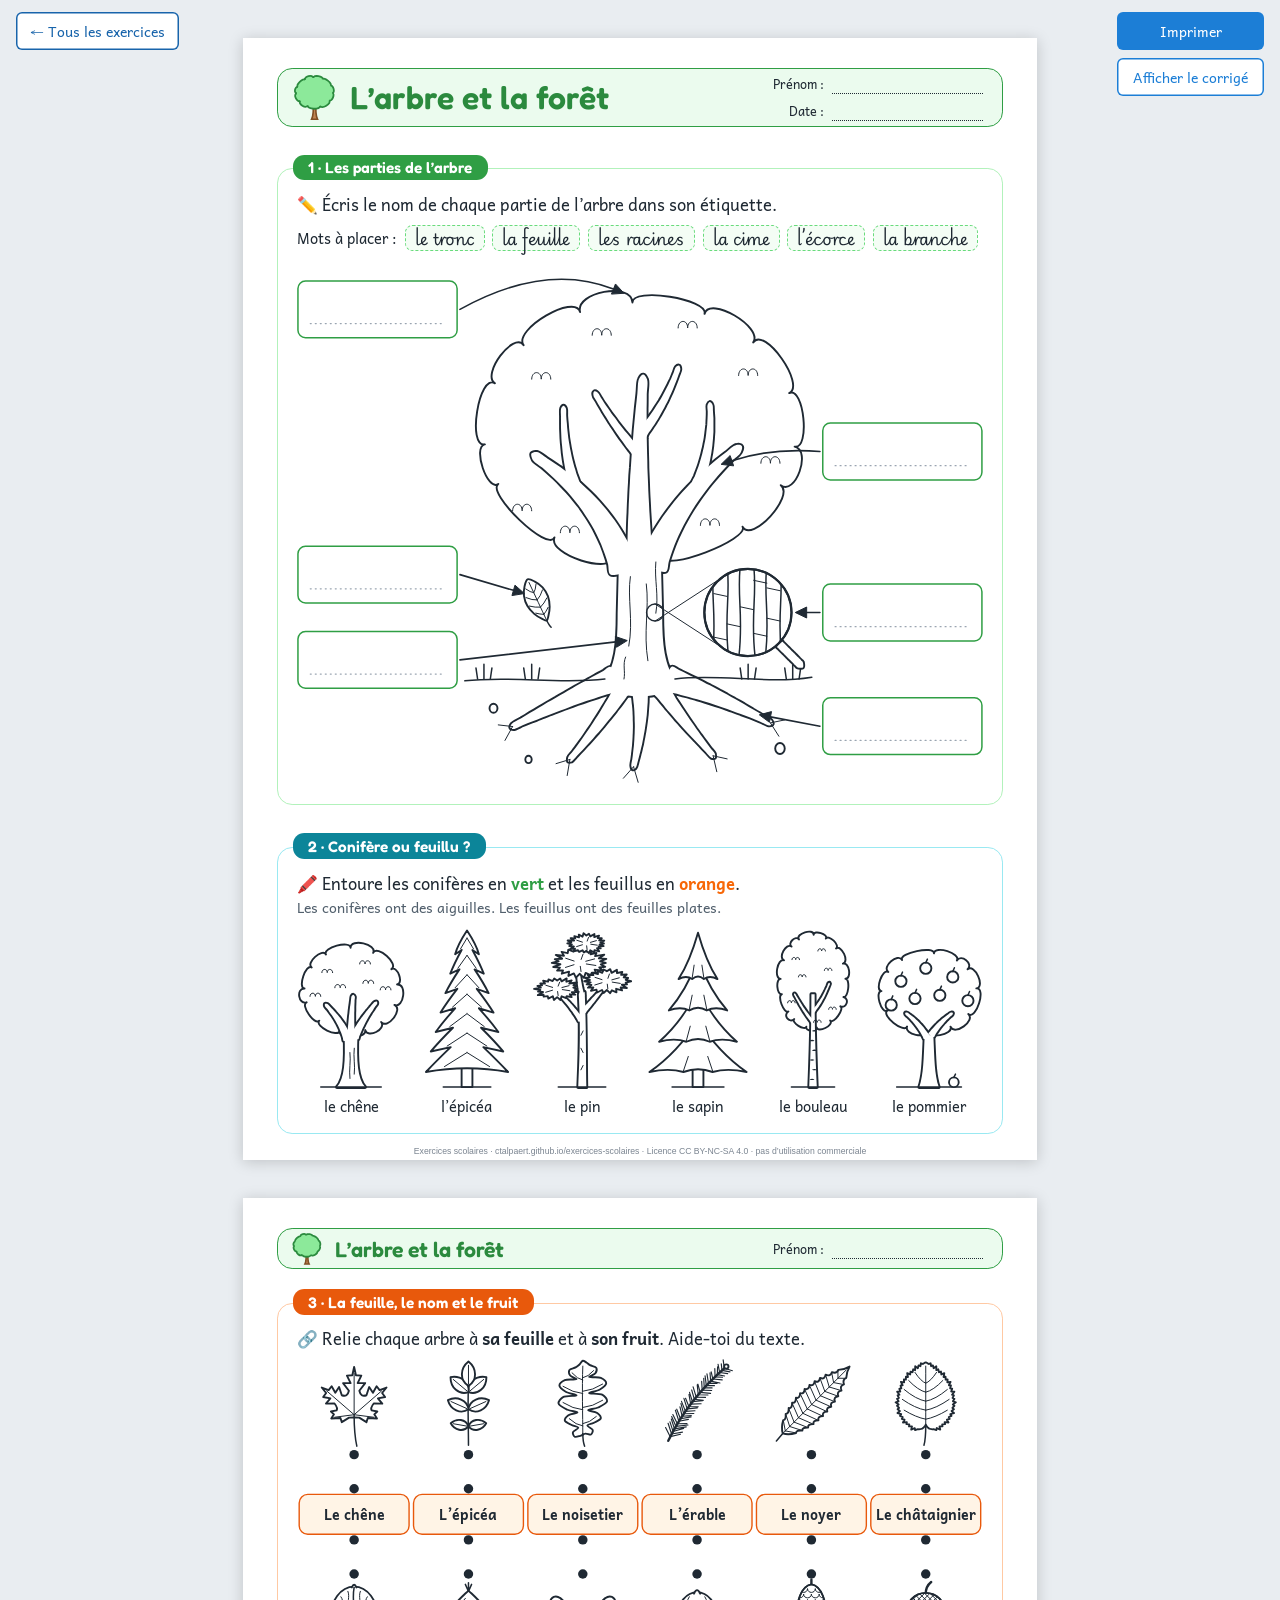
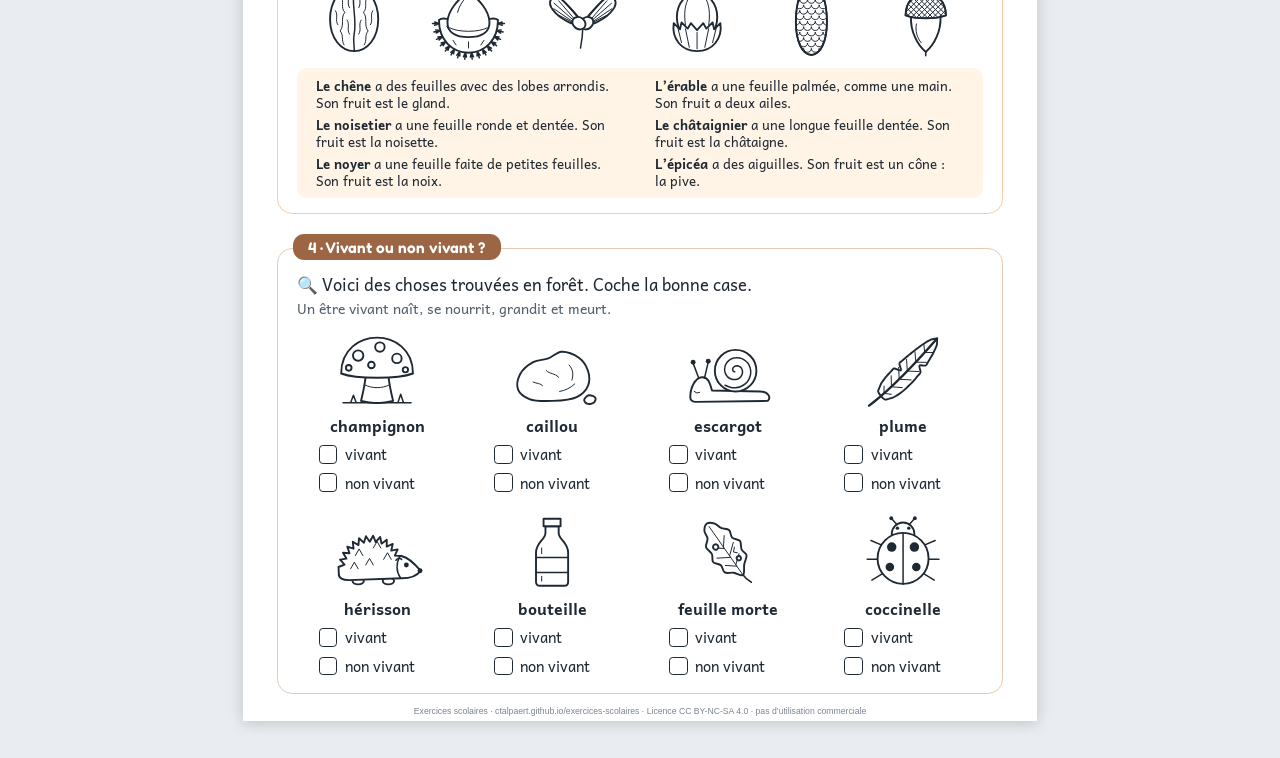
==== arbres.html @ d96371ac "Refactor catalogue entries for "L’arbre et la forêt" - Updated file path for the exercise to "arbres" ====
<!DOCTYPE html>
<html lang="fr">
<head>
<meta charset="utf-8">
<meta name="viewport" content="width=device-width, initial-scale=1">
<title>L’arbre et la forêt</title>
<meta name="description" content="Quatre exercices sur deux pages : les parties de l’arbre, conifère ou feuillu, la feuille et le fruit, vivant ou non vivant.">
<meta name="keywords" content="arbre, forêt, conifère, feuillu, feuille, fruit, écorce, racines, vivant, non vivant">
<meta name="exercice:matiere" content="Sciences de la nature">
<meta name="exercice:niveau" content="4P">
<meta name="exercice:ajout" content="2026-10-02">
<link rel="license" href="https://creativecommons.org/licenses/by-nc-sa/4.0/deed.fr">
<link rel="preconnect" href="https://fonts.googleapis.com">
<link rel="preconnect" href="https://fonts.gstatic.com" crossorigin>
<link href="https://fonts.googleapis.com/css2?family=Andika:wght@400;700&family=Fredoka:wght@600&family=Playwrite+FR+Moderne&display=swap" rel="stylesheet">
<style>
  @page { size: A4 portrait; margin: 0; }

  :root {
    color-scheme: light;
    --ink: #1f2933;
    --muted: #52606d;
    --answer: #e03131;
    --green: #2f9e44;
    --teal: #0c8599;
    --orange: #e8590c;
    --brown: #9c6644;
    --conifere: #2f9e44;
    --feuillu: #f76707;
  }

  * { box-sizing: border-box; }

  html { background: #e9edf1; }

  body {
    margin: 0;
    font-family: "Andika", "Trebuchet MS", "Segoe UI", Arial, sans-serif;
    color: var(--ink);
    -webkit-print-color-adjust: exact;
    print-color-adjust: exact;
  }

  /* Feuille A4 */
  .page {
    width: 210mm;
    height: 297mm;
    margin: 10mm auto;
    padding: 7mm 9mm 5mm;
    display: flex;
    flex-direction: column;
    gap: 5.5mm;
    overflow: hidden;
    background: #fff;
    box-shadow: 0 2px 14px rgba(0, 0, 0, .18);
  }

  /* En-tête */
  .head {
    position: relative;
    display: flex;
    align-items: center;
    gap: 3mm;
    padding: 1mm 5mm 1mm 3mm;
    border: .5mm solid var(--green);
    border-radius: 4mm;
    background: #ebfbee;
  }
  .head svg { width: 11mm; height: 11mm; flex: none; }
  .head h1 { margin: 0; font-family: "Fredoka", "Trebuchet MS", sans-serif; font-size: 21pt; font-weight: 600; color: #2b8a3e; }
  .ident { margin-left: auto; display: grid; gap: 1.8mm; font-size: 9.5pt; }
  .ident div { display: flex; align-items: flex-end; justify-content: flex-end; gap: 2mm; white-space: nowrap; }
  .ident i { width: 40mm; border-bottom: .35mm dotted var(--ink); }
  .badge {
    display: none;
    position: absolute;
    top: -3mm;
    left: 50%;
    transform: translateX(-50%);
    padding: .8mm 4mm;
    font-family: "Fredoka", sans-serif;
    font-size: 9pt;
    font-weight: 600;
    color: #fff;
    background: var(--answer);
    border-radius: 3mm;
  }

  /* Blocs d'exercice */
  .row { display: grid; grid-template-columns: 112mm minmax(0, 1fr); gap: 4mm; }
  .ex {
    position: relative;
    padding: 5mm 4mm 3mm;
    border: .45mm solid var(--line);
    border-radius: 4mm;
  }
  .tab {
    position: absolute;
    top: -3.3mm;
    left: 4mm;
    padding: .7mm 3.5mm;
    font-family: "Fredoka", "Trebuchet MS", sans-serif;
    font-size: 9.5pt;
    font-weight: 600;
    color: #fff;
    background: var(--accent);
    border-radius: 3mm;
    white-space: nowrap;
  }
  .consigne { margin: 0; font-size: 10.5pt; line-height: 1.3; }
  .hint { margin: 1mm 0 0; font-size: 8.5pt; line-height: 1.3; color: var(--muted); }

  .ex1 { --accent: var(--green); --line: #b2f2bb; }
  .ex2 { --accent: var(--teal); --line: #99e9f2; }
  .ex3 { --accent: var(--orange); --line: #ffc9a3; }
  .ex4 { --accent: var(--brown); --line: #e6ccb2; }

  .ex svg { display: block; width: 100%; height: auto; overflow: visible; }

  /* Réponses du corrigé : masquées tant que le corrigé n'est pas affiché */
  .ans { visibility: hidden; }
  body.corrige .ans { visibility: visible; }
  body.corrige .badge { display: inline-block; }

  /* Exercice 1 */
  .bank { display: flex; flex-wrap: wrap; align-items: center; gap: 1mm 1.5mm; margin: 1.2mm 0 1.8mm; font-size: 9pt; }
  .bank span {
    padding: 0 2mm;
    font-family: "Playwrite FR Moderne", cursive;
    font-size: 9.5pt;
    line-height: 1.5;
    border: .3mm dashed #69db7c;
    border-radius: 2mm;
    background: #f4fdf5;
  }
  .label { fill: #fff; stroke: var(--green); stroke-width: 1.5px; }
  .guide { fill: none; stroke: #9aa5b1; stroke-width: 1.2px; stroke-dasharray: 1 4; stroke-linecap: round; }
  .cur { font-family: "Playwrite FR Moderne", cursive; font-size: 15px; text-anchor: middle; fill: var(--answer); }

  /* Exercice 2 */
  .c-vert { color: var(--conifere); font-weight: 700; }
  .c-orange { color: var(--feuillu); font-weight: 700; }
  .trees { display: grid; grid-template-columns: repeat(3, minmax(0, 1fr)); gap: 3mm 1.5mm; margin-top: 2.5mm; }
  .tree { position: relative; margin: 0; text-align: center; }
  .tree svg { height: 27mm; }
  .tree figcaption { margin-top: .6mm; font-size: 8.5pt; }
  .ring { position: absolute; inset: -1.2mm -.4mm 4.3mm; border: .7mm solid; border-radius: 50%; }
  .ring.c { border-color: var(--conifere); }
  .ring.f { border-color: var(--feuillu); }

  /* Exercice 3 */
  .ex3 svg { margin-top: 2mm; }
  .name-box { fill: #fff4e6; stroke: var(--orange); stroke-width: 1.4px; }
  .nm { font-family: "Andika", sans-serif; font-size: 14.5px; font-weight: 700; text-anchor: middle; fill: var(--ink); }
  .link { fill: none; stroke: var(--answer); stroke-width: 1.6px; stroke-linecap: round; }
  .help {
    display: grid;
    grid-template-columns: repeat(3, minmax(0, 1fr));
    gap: .8mm 5mm;
    margin-top: 2.5mm;
    padding: 2mm 4mm;
    font-size: 9pt;
    line-height: 1.3;
    background: #fff4e6;
    border-radius: 2.5mm;
  }
  .help p { margin: 0; }

  /* Exercice 4 */
  .finds { display: grid; grid-template-columns: repeat(8, minmax(0, 1fr)); gap: 1.5mm; margin-top: 2mm; }
  .find { text-align: center; }
  .find svg { height: 15mm; }
  .find-name { margin: .8mm 0 .8mm; font-size: 9pt; font-weight: 700; white-space: nowrap; }
  .opt { display: flex; align-items: center; gap: 1.2mm; margin: .7mm 0 0 1.5mm; font-size: 8pt; white-space: nowrap; }
  .cb {
    flex: none;
    width: 3.6mm;
    height: 3.6mm;
    display: inline-flex;
    align-items: center;
    justify-content: center;
    border: .35mm solid var(--ink);
    border-radius: .8mm;
  }
  .cb .ans { font-size: 9pt; font-weight: 700; line-height: 1; color: var(--answer); }

  /* Dessins : traits noirs sur fond blanc, à colorier */
  svg path, svg circle, svg ellipse, svg rect { vector-effect: non-scaling-stroke; }
  .o  { fill: #fff; stroke: var(--ink); stroke-width: 1.9px; stroke-linejoin: round; stroke-linecap: round; }
  .l  { fill: none; stroke: var(--ink); stroke-width: 1.5px; stroke-linejoin: round; stroke-linecap: round; }
  .l2 { fill: none; stroke: var(--ink); stroke-width: 2.4px; stroke-linecap: round; }
  .t  { fill: none; stroke: var(--ink); stroke-width: 1px; stroke-linejoin: round; stroke-linecap: round; }
  .nd { fill: none; stroke: var(--ink); stroke-width: 1.15px; stroke-linecap: round; }
  .k  { fill: var(--ink); }
  .uo { fill: var(--ink); stroke: var(--ink); stroke-width: 3.8px; stroke-linejoin: round; }
  .uf { fill: #fff; }
  .arrow { fill: none; stroke: var(--ink); stroke-width: 1.6px; stroke-linecap: round; }
  .arrow-head { fill: var(--ink); stroke: var(--ink); stroke-width: 1px; stroke-linejoin: round; }
  .ic-crown { fill: #8ce99a; stroke: #2b8a3e; stroke-width: 1.8px; }
  .ic-trunk { fill: #c08552; stroke: #7f4f24; stroke-width: 1.6px; }

  /* Boutons (écran uniquement) */
  .toolbar {
    position: fixed;
    top: 12px;
    right: 16px;
    display: flex;
    flex-direction: column;
    align-items: stretch;
    gap: 8px;
  }
  .toolbar button {
    padding: 8px 16px;
    font: inherit;
    font-size: 14px;
    color: #fff;
    background: #1c7ed6;
    border: 0;
    border-radius: 6px;
    cursor: pointer;
  }
  .toolbar button.secondary { color: #1c7ed6; background: #fff; box-shadow: inset 0 0 0 1.5px #1c7ed6; }

  @media print {
    html, body { background: #fff; }
    .page { margin: 0; height: 296mm; box-shadow: none; }
    .toolbar { display: none; }
  }

  /* ---- Grand format : deux exercices par page ---- */
  .page { padding: 8mm 9mm 7mm; gap: 6.5mm; justify-content: space-between; }
  .head h1 { font-size: 24pt; }
  .head svg { width: 13mm; height: 13mm; }
  .head.mini { padding: .6mm 5mm .6mm 3mm; }
  .head.mini svg { width: 9mm; height: 9mm; }
  .head.mini h1 { font-size: 16pt; }
  .ex { padding: 6.5mm 5mm 4mm; }
  .tab { top: -3.9mm; padding: .9mm 4mm; font-size: 11.5pt; }
  .consigne { font-size: 12.5pt; }
  .hint { font-size: 10.5pt; }
  .bank { gap: 1.5mm 2mm; margin: 2.5mm 0 3mm; font-size: 11pt; }
  .bank span { padding: 0 2.4mm; font-size: 12pt; }
  .cur { font-size: 26px; }
  .spot { fill: none; stroke: var(--ink); stroke-width: 1.4px; }
  .rim { fill: none; stroke: var(--ink); stroke-width: 2.2px; }
  .trees { grid-template-columns: repeat(6, minmax(0, 1fr)); gap: 2mm; margin-top: 3mm; }
  .tree svg { height: 43mm; }
  .tree figcaption { margin-top: 1mm; font-size: 11pt; }
  .ring { inset: -1.8mm -.6mm 5mm; border-width: .8mm; }
  .nm { font-size: 15px; }
  .help { grid-template-columns: repeat(2, minmax(0, 1fr)); gap: 1.2mm 8mm; margin-top: 2.5mm; padding: 2.2mm 5mm; font-size: 10pt; }
  .finds { grid-template-columns: repeat(4, minmax(0, 1fr)); gap: 5mm 4mm; margin-top: 3.5mm; }
  .find svg { height: 20mm; }
  .find-name { margin: 1.5mm 0 1mm; font-size: 12pt; }
  .opt { width: 31mm; gap: 2mm; margin: 1.2mm auto 0; font-size: 11pt; }
  .cb { width: 5mm; height: 5mm; border-width: .4mm; border-radius: 1mm; }
  .cb .ans { font-size: 12pt; }

  @media print {
    .page { break-after: page; }
    .page:last-of-type { break-after: auto; }
  }

  /* Lien vers la liste de tous les exercices (écran uniquement) */
  .retour {
    position: fixed;
    top: 12px;
    left: 16px;
    padding: 8px 14px;
    font: inherit;
    font-size: 14px;
    color: #1864ab;
    text-decoration: none;
    background: #fff;
    border-radius: 6px;
    box-shadow: inset 0 0 0 1.5px #1864ab;
  }
  .retour:hover { background: #e7f5ff; }
  @media print { .retour { display: none; } }

  /* Auteur et licence, imprimés dans la marge du bas de chaque feuille */
  .page { position: relative; }
  .page::after {
    content: "Exercices scolaires · ctalpaert.github.io/exercices-scolaires · Licence CC BY-NC-SA 4.0 · pas d’utilisation commerciale";
    position: absolute;
    left: 0;
    right: 0;
    bottom: 1.2mm;
    font: 6.5pt/1 "Trebuchet MS", "Segoe UI", Arial, sans-serif;
    color: #7b8591;
    text-align: center;
    pointer-events: none;
  }
</style>
</head>
<body>

<a class="retour" href="index.html">← Tous les exercices</a>

<div class="toolbar">
  <button type="button" onclick="window.print()">Imprimer</button>
  <button type="button" class="secondary" id="btn-corrige" aria-pressed="false">Afficher le corrigé</button>
</div>

<main>
  <article class="page">
    <header class="head">
      <svg viewBox="0 0 100 100" aria-hidden="true"><path class="ic-trunk" d="M44 94C48 86 48 72 47 58L53 58C52 72 52 86 56 94Z"/><path class="ic-crown" d="M47.6 10.1C47.2 2.8 69.1 6.4 66.4 13.2C69 6.7 88.3 22.7 82.3 26.3C88.1 22.8 92.7 41.1 85.9 40.6C93 41.1 85 60.1 79.6 55.5C86.7 61.6 63.3 75.7 61 66.6C63.3 75.4 33.4 74.4 36.3 65.8C33.5 74.3 14.5 62.4 21.1 56.3C14.5 62.4 5.2 42.1 14.1 41.2C7.1 41.9 9.9 25.9 16.3 28.8C9.6 25.7 27.5 7.9 30.8 14.5C27 7 47.2 1.7 47.6 10.1Z"/></svg>
      <h1>L’arbre et la forêt</h1>
      <span class="badge">Corrigé</span>
      <div class="ident">
        <div>Prénom : <i></i></div>
        <div>Date : <i></i></div>
      </div>
    </header>

    <section class="ex ex1">
      <span class="tab">1 · Les parties de l’arbre</span>
      <p class="consigne">✏️ Écris le nom de chaque partie de l’arbre dans son étiquette.</p>
      <div class="bank">Mots à placer : <span>le tronc</span><span>la feuille</span><span>les racines</span><span>la cime</span><span>l’écorce</span><span>la branche</span></div>
      <svg viewBox="0 0 724 556" role="img" aria-label="Arbre avec six étiquettes à compléter"><g transform="translate(-152.1 4) scale(1.68 1.93)"><path class="o" d="M301.3 20.1C301 11.5 349.2 18.1 346.6 26.3C349.8 16.3 383.6 33.5 377.2 41.9C384.2 32.8 410.3 65.2 399.8 69.6C409.1 65.7 413.1 100.7 403.2 98.9C414 100.9 403.6 126.1 394.5 120C403.4 126 376.1 151.8 370.5 142.7C374.8 149.7 321.2 167.5 320.4 159.2C321.5 170.2 288.6 170 289.9 159C288.7 169.3 248 158 252.3 148.6C248.4 156.9 209.3 124.3 217 119.3C210.2 123.7 200.6 98.9 208.6 97.7C197.3 99.5 204.8 58.7 214.9 64.3C206.2 59.5 226.7 35.7 232.9 43.4C226.1 34.9 265.4 14.9 268.4 25.3C265.2 14.3 300.9 8.6 301.3 20.1Z"/><path class="uo" d="M282 228C291 220 292 206 292 190L293 156L319 156L320 190C320 206 321 220 330 228C322 238 290 238 282 228Z"/><path class="uo" d="M304.5 163.2C305.3 161.4 302.6 158.9 301.6 156.8C300.5 154.7 299.4 152.7 298.2 150.7C297 148.7 295.7 146.8 294.3 144.8C293 142.9 291.5 141 290.1 139.2C288.6 137.4 287 135.6 285.4 133.8C283.7 132 282 130.3 280.3 128.6C278.5 126.9 276.7 125.3 274.8 123.7C272.9 122.1 270.9 120.5 268.9 118.9C266.8 117.4 264.7 115.9 262.6 114.4C260.4 112.9 258.1 111.4 255.9 110C253.5 108.6 251.2 107.2 248.8 105.9C246.3 104.5 243.3 102.1 241.3 101.8C239.9 101.7 238.3 102 237.8 102.7C237.4 103.4 238 105 238.7 106.2C239.9 107.8 243.3 109.3 245.5 111C247.6 112.6 249.7 114.2 251.7 115.9C253.7 117.5 255.6 119.2 257.4 120.9C259.3 122.5 261 124.2 262.7 125.9C264.3 127.6 265.9 129.4 267.5 131.1C268.9 132.8 270.4 134.6 271.7 136.4C273.1 138.1 274.3 139.9 275.5 141.7C276.7 143.4 277.8 145.2 278.8 147C279.8 148.8 280.8 150.6 281.7 152.4C282.5 154.2 283.3 156 284 157.8C284.8 159.7 285.4 161.5 286 163.3C286.5 165.2 286 168.1 287.5 168.8C290.1 170.3 303.3 166 304.5 163.2Z"/><path class="uo" d="M322.4 167.3C323.9 166.5 323.5 163.5 324.2 161.6C324.9 159.7 325.6 157.8 326.4 155.9C327.2 154 328 152.2 328.9 150.3C329.9 148.4 330.8 146.6 331.9 144.7C332.9 142.9 334 141 335.2 139.2C336.4 137.3 337.6 135.5 338.9 133.7C340.2 131.9 341.6 130.1 343 128.3C344.4 126.5 345.9 124.7 347.5 122.9C349.1 121.1 350.7 119.3 352.4 117.6C354.1 115.8 355.9 114 357.7 112.3C359.5 110.6 361.4 108.8 363.4 107.1C365.3 105.4 368.4 103.8 369.4 102C370.1 100.9 370.5 99.2 370 98.6C369.6 97.9 367.9 97.7 366.6 98C364.6 98.3 361.9 100.8 359.7 102.3C357.4 103.8 355.3 105.3 353.1 106.8C351 108.3 348.9 109.8 346.9 111.4C344.9 113 342.9 114.6 341 116.2C339.1 117.8 337.2 119.5 335.4 121.2C333.6 122.8 331.8 124.6 330.1 126.3C328.4 128 326.8 129.8 325.2 131.6C323.6 133.4 322.1 135.2 320.6 137C319.1 138.9 317.7 140.8 316.3 142.7C314.9 144.6 313.6 146.5 312.4 148.5C311.1 150.5 310 152.5 308.8 154.5C307.7 156.6 304.9 158.9 305.6 160.7C306.7 163.6 319.7 168.6 322.4 167.3Z"/><path class="uo" d="M314 159.7C315.4 158 313.5 154.2 313.2 151.5C313 148.7 312.8 146 312.6 143.2C312.4 140.5 312.2 137.8 312 135.1C311.8 132.3 311.7 129.6 311.5 126.9C311.3 124.2 311.2 121.5 311.1 118.7C311 116 310.8 113.3 310.7 110.6C310.7 107.9 310.6 105.2 310.5 102.5C310.4 99.8 310.4 97.1 310.3 94.4C310.3 91.7 310.3 89 310.2 86.3C310.2 83.6 310.2 81 310.2 78.3C310.3 75.6 310.3 72.9 310.3 70.2C310.4 67.6 311.2 64.1 310.5 62.2C310 61 309 59.6 308.2 59.5C307.4 59.4 306.1 60.6 305.5 61.8C304.5 63.5 304.8 67.1 304.4 69.8C304.1 72.5 303.7 75.2 303.4 77.8C303.1 80.5 302.8 83.2 302.5 85.9C302.2 88.6 301.9 91.3 301.7 94C301.4 96.8 301.2 99.5 300.9 102.2C300.7 104.9 300.5 107.7 300.3 110.4C300 113.1 299.8 115.9 299.7 118.6C299.5 121.4 299.3 124.1 299.2 126.9C299 129.7 298.9 132.4 298.8 135.2C298.6 138 298.5 140.7 298.4 143.5C298.3 146.3 298.2 149.1 298.2 151.9C298.1 154.7 296.4 158.8 298 160.3C300.2 162.5 312 162 314 159.7Z"/><path class="uo" d="M269.2 120.6C269.5 119.8 268.3 118.7 267.8 117.7C267.4 116.7 267 115.8 266.5 114.7C266.1 113.7 265.7 112.7 265.4 111.6C265 110.6 264.6 109.5 264.3 108.4C264 107.3 263.6 106.2 263.3 105C263 103.9 262.7 102.7 262.5 101.6C262.2 100.4 261.9 99.2 261.7 97.9C261.5 96.7 261.2 95.5 261 94.2C260.8 92.9 260.7 91.6 260.5 90.3C260.3 89 260.2 87.7 260.1 86.3C259.9 85 259.8 83.6 259.7 82.2C259.6 80.8 259.9 79 259.5 78C259.2 77.3 258.5 76.5 258 76.5C257.5 76.5 256.8 77.3 256.5 78C256.1 79 256.4 80.9 256.4 82.3C256.4 83.7 256.4 85.1 256.4 86.5C256.4 87.9 256.4 89.3 256.5 90.7C256.6 92 256.6 93.4 256.7 94.7C256.8 96 256.9 97.3 257.1 98.6C257.2 99.9 257.4 101.2 257.5 102.4C257.7 103.7 257.9 104.9 258.1 106.2C258.3 107.4 258.6 108.6 258.8 109.8C259.1 111 259.3 112.2 259.6 113.4C259.9 114.5 260.2 115.7 260.6 116.8C260.9 117.9 261.2 119.1 261.6 120.2C262 121.3 262 123.1 262.8 123.4C264 123.9 268.7 121.8 269.2 120.6Z"/><path class="uo" d="M345.2 121.4C346.2 121 346.2 118.9 346.7 117.6C347.1 116.3 347.6 115 348 113.7C348.4 112.5 348.8 111.2 349.1 109.9C349.5 108.6 349.8 107.4 350.1 106.1C350.4 104.8 350.6 103.5 350.9 102.3C351.1 101 351.3 99.7 351.5 98.4C351.6 97.2 351.8 95.9 351.9 94.6C352 93.4 352.1 92.1 352.2 90.9C352.2 89.6 352.2 88.3 352.2 87.1C352.2 85.8 352.2 84.6 352.2 83.3C352.1 82.1 352 80.8 351.9 79.6C351.8 78.3 352 76.7 351.5 75.9C351.1 75.2 350.4 74.5 349.9 74.5C349.4 74.6 348.8 75.4 348.5 76.1C348.2 77.1 348.6 78.5 348.6 79.7C348.6 80.9 348.6 82.1 348.5 83.3C348.4 84.5 348.4 85.7 348.3 86.9C348.1 88.1 348 89.3 347.8 90.5C347.7 91.7 347.5 92.8 347.3 94C347.1 95.2 346.8 96.4 346.5 97.6C346.3 98.7 346 99.9 345.6 101.1C345.3 102.3 345 103.4 344.6 104.6C344.2 105.8 343.8 106.9 343.4 108.1C343 109.3 342.5 110.4 342 111.6C341.5 112.8 341 113.9 340.5 115.1C340 116.2 338.5 117.6 338.8 118.6C339.3 119.9 343.9 122 345.2 121.4Z"/><path class="uo" d="M308.1 101.9C308.1 100.9 306.3 100.2 305.4 99.3C304.5 98.5 303.7 97.6 302.8 96.7C301.9 95.9 301 95 300.2 94.1C299.3 93.2 298.5 92.3 297.7 91.5C296.8 90.6 296 89.7 295.2 88.8C294.4 87.9 293.5 87 292.7 86.1C291.9 85.2 291.1 84.2 290.4 83.3C289.6 82.4 288.8 81.5 288 80.6C287.3 79.6 286.5 78.7 285.8 77.8C285 76.8 284.3 75.9 283.5 74.9C282.8 74 282.1 73 281.4 72.1C280.7 71.1 280.1 69.7 279.2 69.2C278.6 68.8 277.6 68.5 277.2 68.8C276.8 69 276.6 70.1 276.8 70.8C276.9 71.8 278 72.9 278.7 73.9C279.3 74.9 280 76 280.7 77C281.4 78 282.1 79 282.7 80C283.4 81 284.1 82 284.9 83C285.6 84 286.3 85 287 86C287.8 87 288.5 88 289.3 88.9C290 89.9 290.8 90.9 291.6 91.9C292.3 92.8 293.1 93.8 293.9 94.8C294.7 95.7 295.5 96.7 296.3 97.6C297.1 98.6 297.9 99.5 298.8 100.5C299.6 101.4 300.4 102.4 301.3 103.3C302.1 104.3 302.9 106.1 303.9 106.1C305.1 106.1 308.1 103.1 308.1 101.9Z"/><path class="uo" d="M309.2 94.1C310.1 94 310.8 92.2 311.6 91.2C312.4 90.3 313.2 89.3 313.9 88.3C314.7 87.3 315.4 86.4 316.1 85.4C316.9 84.4 317.6 83.4 318.2 82.4C318.9 81.4 319.6 80.3 320.2 79.3C320.9 78.3 321.5 77.3 322.1 76.2C322.8 75.2 323.4 74.1 323.9 73.1C324.5 72 325.1 70.9 325.6 69.9C326.2 68.8 326.7 67.7 327.2 66.6C327.7 65.5 328.2 64.4 328.7 63.3C329.2 62.2 329.7 61.1 330.1 60C330.6 58.8 331.4 57.5 331.4 56.6C331.4 55.8 331 54.8 330.6 54.6C330.1 54.4 329.1 54.9 328.6 55.4C327.9 56.1 327.6 57.6 327.1 58.7C326.6 59.7 326.1 60.8 325.6 61.8C325 62.8 324.5 63.9 323.9 64.9C323.3 65.9 322.7 66.9 322.1 67.9C321.5 68.9 320.9 69.9 320.3 70.9C319.7 71.9 319 72.8 318.4 73.8C317.7 74.7 317 75.7 316.3 76.6C315.6 77.6 314.9 78.5 314.2 79.4C313.5 80.3 312.7 81.2 312 82.1C311.2 83 310.5 83.9 309.7 84.8C308.9 85.7 308.1 86.5 307.3 87.4C306.5 88.3 304.8 89 304.8 89.9C304.8 91.2 308 94.1 309.2 94.1Z"/><path class="uo" d="M287.6 219.4C286.3 218.9 284.6 220.8 283 221.6C281.5 222.3 279.9 223 278.3 223.8C276.7 224.6 275.1 225.3 273.5 226.1C271.9 226.9 270.2 227.7 268.6 228.5C266.9 229.3 265.2 230.2 263.5 231C261.8 231.8 260.1 232.7 258.4 233.6C256.7 234.4 254.9 235.3 253.2 236.2C251.4 237.1 249.6 238 247.8 238.9C246 239.9 244.2 240.8 242.4 241.7C240.5 242.7 238.7 243.6 236.8 244.6C234.9 245.6 233.1 246.6 231.2 247.6C229.2 248.6 226.4 249.5 225.4 250.6C224.8 251.3 224.4 252.2 224.6 252.6C224.8 253.1 225.8 253.4 226.6 253.4C228.1 253.4 230.7 251.9 232.7 251.2C234.7 250.5 236.7 249.7 238.7 249.1C240.7 248.4 242.7 247.7 244.6 247C246.6 246.4 248.5 245.7 250.4 245.1C252.3 244.4 254.2 243.8 256.1 243.2C257.9 242.6 259.8 242 261.6 241.4C263.4 240.9 265.2 240.3 267 239.7C268.8 239.2 270.6 238.7 272.3 238.1C274.1 237.6 275.8 237.1 277.5 236.6C279.2 236.1 280.9 235.7 282.6 235.2C284.2 234.7 285.9 234.3 287.5 233.9C289.1 233.4 291.7 233.8 292.4 232.6C293.5 230.5 289.8 220.3 287.6 219.4Z"/><path class="uo" d="M291.9 227.1C290.8 227.4 290.5 229.4 289.8 230.6C289.1 231.7 288.4 232.9 287.6 234C286.9 235.2 286.1 236.3 285.4 237.5C284.6 238.6 283.8 239.8 283 240.9C282.2 242.1 281.4 243.3 280.6 244.4C279.7 245.6 278.9 246.7 278 247.9C277.2 249.1 276.3 250.2 275.4 251.4C274.5 252.6 273.6 253.7 272.7 254.9C271.8 256.1 270.8 257.2 269.9 258.4C268.9 259.6 268 260.7 267 261.9C266 263.1 265 264.2 264 265.4C263 266.6 261.4 267.8 260.9 268.9C260.7 269.7 260.6 270.7 260.9 271.1C261.3 271.4 262.3 271.3 263.1 271.1C264.2 270.6 265.4 269 266.6 267.9C267.7 266.9 268.9 265.8 270 264.8C271.1 263.7 272.3 262.7 273.4 261.6C274.5 260.6 275.6 259.5 276.6 258.5C277.7 257.4 278.8 256.3 279.9 255.3C280.9 254.2 281.9 253.2 283 252.1C284 251 285 250 286 248.9C287 247.9 288 246.8 289 245.7C290 244.7 290.9 243.6 291.9 242.5C292.8 241.5 293.8 240.4 294.7 239.3C295.6 238.2 296.5 237.2 297.4 236.1C298.3 235 300.3 234 300.1 232.9C299.9 231.1 293.6 226.8 291.9 227.1Z"/><path class="uo" d="M301 232.5C300.5 233.2 301.4 234.6 301.6 235.7C301.7 236.7 301.9 237.8 302 238.9C302.2 239.9 302.3 241 302.4 242.1C302.5 243.2 302.6 244.3 302.6 245.4C302.7 246.5 302.7 247.7 302.7 248.8C302.8 249.9 302.8 251.1 302.8 252.2C302.8 253.3 302.7 254.5 302.7 255.6C302.6 256.8 302.6 258 302.5 259.1C302.4 260.3 302.3 261.5 302.2 262.7C302 263.9 301.9 265.1 301.7 266.3C301.6 267.5 301.4 268.7 301.2 269.9C301 271.1 300.4 272.6 300.6 273.6C300.7 274.4 301.1 275.3 301.6 275.4C302.1 275.6 303 275 303.4 274.4C304.1 273.6 304.3 272 304.7 270.8C305.1 269.6 305.5 268.4 305.8 267.2C306.2 266 306.5 264.8 306.8 263.6C307.2 262.4 307.5 261.2 307.7 260C308 258.8 308.3 257.6 308.5 256.4C308.8 255.2 309 254 309.2 252.8C309.4 251.6 309.6 250.4 309.8 249.2C310 248.1 310.1 246.9 310.3 245.7C310.4 244.5 310.5 243.3 310.6 242.1C310.7 240.9 310.8 239.8 310.9 238.6C310.9 237.4 311 236.2 311 235C311 233.9 311.7 232.2 311 231.5C309.7 230.4 302 231.2 301 232.5Z"/><path class="uo" d="M314.1 233.1C314 234.2 315.8 235 316.7 236C317.6 236.9 318.5 237.9 319.4 238.9C320.3 239.8 321.3 240.8 322.2 241.8C323.2 242.8 324.1 243.7 325.1 244.7C326.1 245.7 327.1 246.7 328 247.7C329 248.7 330.1 249.7 331.1 250.7C332.1 251.7 333.1 252.7 334.2 253.7C335.2 254.7 336.3 255.7 337.4 256.7C338.5 257.7 339.6 258.7 340.7 259.8C341.8 260.8 342.9 261.8 344 262.8C345.1 263.9 346.3 264.9 347.4 265.9C348.6 267 349.8 268.6 350.9 269.1C351.7 269.3 352.7 269.4 353.1 269.1C353.4 268.7 353.3 267.7 353.1 266.9C352.6 265.8 351 264.6 350 263.4C349 262.3 348 261.1 347 259.9C346 258.8 345.1 257.6 344.1 256.5C343.2 255.4 342.2 254.2 341.3 253.1C340.4 251.9 339.5 250.8 338.6 249.7C337.7 248.6 336.8 247.5 335.9 246.3C335.1 245.2 334.2 244.1 333.4 243C332.5 241.9 331.7 240.8 330.9 239.7C330.1 238.6 329.3 237.6 328.5 236.5C327.8 235.4 327 234.3 326.3 233.3C325.5 232.2 324.8 231.1 324.1 230.1C323.3 229 323 227.1 321.9 226.9C320.2 226.7 314.2 231.3 314.1 233.1Z"/><path class="uo" d="M322.1 232.7C322.8 233.9 325.2 233.3 326.8 233.7C328.4 234 330.1 234.3 331.7 234.7C333.4 235.1 335 235.4 336.7 235.8C338.4 236.2 340.1 236.7 341.9 237.1C343.6 237.5 345.4 238 347.1 238.5C348.9 239 350.7 239.5 352.5 240C354.3 240.5 356.2 241 358 241.6C359.9 242.2 361.8 242.7 363.7 243.3C365.6 243.9 367.5 244.5 369.4 245.2C371.4 245.8 373.3 246.4 375.3 247.1C377.3 247.8 379.3 248.5 381.3 249.2C383.3 249.9 385.9 251.4 387.4 251.4C388.2 251.4 389.2 251.1 389.4 250.6C389.6 250.2 389.2 249.3 388.6 248.6C387.6 247.5 384.8 246.6 382.8 245.6C380.9 244.6 379 243.6 377.2 242.7C375.3 241.7 373.4 240.8 371.6 239.8C369.8 238.9 367.9 238 366.1 237.1C364.3 236.2 362.5 235.4 360.8 234.5C359 233.7 357.2 232.8 355.5 232C353.8 231.2 352 230.4 350.3 229.6C348.6 228.9 346.9 228.1 345.3 227.3C343.6 226.6 341.9 225.9 340.3 225.2C338.6 224.5 337 223.8 335.4 223.1C333.8 222.4 332.2 221.8 330.6 221.1C329 220.5 327.2 218.6 325.9 219.3C323.8 220.3 320.9 230.7 322.1 232.7Z"/><path class="uf" d="M282 228C291 220 292 206 292 190L293 156L319 156L320 190C320 206 321 220 330 228C322 238 290 238 282 228Z"/><path class="uf" d="M304.5 163.2C305.3 161.4 302.6 158.9 301.6 156.8C300.5 154.7 299.4 152.7 298.2 150.7C297 148.7 295.7 146.8 294.3 144.8C293 142.9 291.5 141 290.1 139.2C288.6 137.4 287 135.6 285.4 133.8C283.7 132 282 130.3 280.3 128.6C278.5 126.9 276.7 125.3 274.8 123.7C272.9 122.1 270.9 120.5 268.9 118.9C266.8 117.4 264.7 115.9 262.6 114.4C260.4 112.9 258.1 111.4 255.9 110C253.5 108.6 251.2 107.2 248.8 105.9C246.3 104.5 243.3 102.1 241.3 101.8C239.9 101.7 238.3 102 237.8 102.7C237.4 103.4 238 105 238.7 106.2C239.9 107.8 243.3 109.3 245.5 111C247.6 112.6 249.7 114.2 251.7 115.9C253.7 117.5 255.6 119.2 257.4 120.9C259.3 122.5 261 124.2 262.7 125.9C264.3 127.6 265.9 129.4 267.5 131.1C268.9 132.8 270.4 134.6 271.7 136.4C273.1 138.1 274.3 139.9 275.5 141.7C276.7 143.4 277.8 145.2 278.8 147C279.8 148.8 280.8 150.6 281.7 152.4C282.5 154.2 283.3 156 284 157.8C284.8 159.7 285.4 161.5 286 163.3C286.5 165.2 286 168.1 287.5 168.8C290.1 170.3 303.3 166 304.5 163.2Z"/><path class="uf" d="M322.4 167.3C323.9 166.5 323.5 163.5 324.2 161.6C324.9 159.7 325.6 157.8 326.4 155.9C327.2 154 328 152.2 328.9 150.3C329.9 148.4 330.8 146.6 331.9 144.7C332.9 142.9 334 141 335.2 139.2C336.4 137.3 337.6 135.5 338.9 133.7C340.2 131.9 341.6 130.1 343 128.3C344.4 126.5 345.9 124.7 347.5 122.9C349.1 121.1 350.7 119.3 352.4 117.6C354.1 115.8 355.9 114 357.7 112.3C359.5 110.6 361.4 108.8 363.4 107.1C365.3 105.4 368.4 103.8 369.4 102C370.1 100.9 370.5 99.2 370 98.6C369.6 97.9 367.9 97.7 366.6 98C364.6 98.3 361.9 100.8 359.7 102.3C357.4 103.8 355.3 105.3 353.1 106.8C351 108.3 348.9 109.8 346.9 111.4C344.9 113 342.9 114.6 341 116.2C339.1 117.8 337.2 119.5 335.4 121.2C333.6 122.8 331.8 124.6 330.1 126.3C328.4 128 326.8 129.8 325.2 131.6C323.6 133.4 322.1 135.2 320.6 137C319.1 138.9 317.7 140.8 316.3 142.7C314.9 144.6 313.6 146.5 312.4 148.5C311.1 150.5 310 152.5 308.8 154.5C307.7 156.6 304.9 158.9 305.6 160.7C306.7 163.6 319.7 168.6 322.4 167.3Z"/><path class="uf" d="M314 159.7C315.4 158 313.5 154.2 313.2 151.5C313 148.7 312.8 146 312.6 143.2C312.4 140.5 312.2 137.8 312 135.1C311.8 132.3 311.7 129.6 311.5 126.9C311.3 124.2 311.2 121.5 311.1 118.7C311 116 310.8 113.3 310.7 110.6C310.7 107.9 310.6 105.2 310.5 102.5C310.4 99.8 310.4 97.1 310.3 94.4C310.3 91.7 310.3 89 310.2 86.3C310.2 83.6 310.2 81 310.2 78.3C310.3 75.6 310.3 72.9 310.3 70.2C310.4 67.6 311.2 64.1 310.5 62.2C310 61 309 59.6 308.2 59.5C307.4 59.4 306.1 60.6 305.5 61.8C304.5 63.5 304.8 67.1 304.4 69.8C304.1 72.5 303.7 75.2 303.4 77.8C303.1 80.5 302.8 83.2 302.5 85.9C302.2 88.6 301.9 91.3 301.7 94C301.4 96.8 301.2 99.5 300.9 102.2C300.7 104.9 300.5 107.7 300.3 110.4C300 113.1 299.8 115.9 299.7 118.6C299.5 121.4 299.3 124.1 299.2 126.9C299 129.7 298.9 132.4 298.8 135.2C298.6 138 298.5 140.7 298.4 143.5C298.3 146.3 298.2 149.1 298.2 151.9C298.1 154.7 296.4 158.8 298 160.3C300.2 162.5 312 162 314 159.7Z"/><path class="uf" d="M269.2 120.6C269.5 119.8 268.3 118.7 267.8 117.7C267.4 116.7 267 115.8 266.5 114.7C266.1 113.7 265.7 112.7 265.4 111.6C265 110.6 264.6 109.5 264.3 108.4C264 107.3 263.6 106.2 263.3 105C263 103.9 262.7 102.7 262.5 101.6C262.2 100.4 261.9 99.2 261.7 97.9C261.5 96.7 261.2 95.5 261 94.2C260.8 92.9 260.7 91.6 260.5 90.3C260.3 89 260.2 87.7 260.1 86.3C259.9 85 259.8 83.6 259.7 82.2C259.6 80.8 259.9 79 259.5 78C259.2 77.3 258.5 76.5 258 76.5C257.5 76.5 256.8 77.3 256.5 78C256.1 79 256.4 80.9 256.4 82.3C256.4 83.7 256.4 85.1 256.4 86.5C256.4 87.9 256.4 89.3 256.5 90.7C256.6 92 256.6 93.4 256.7 94.7C256.8 96 256.9 97.3 257.1 98.6C257.2 99.9 257.4 101.2 257.5 102.4C257.7 103.7 257.9 104.9 258.1 106.2C258.3 107.4 258.6 108.6 258.8 109.8C259.1 111 259.3 112.2 259.6 113.4C259.9 114.5 260.2 115.7 260.6 116.8C260.9 117.9 261.2 119.1 261.6 120.2C262 121.3 262 123.1 262.8 123.4C264 123.9 268.7 121.8 269.2 120.6Z"/><path class="uf" d="M345.2 121.4C346.2 121 346.2 118.9 346.7 117.6C347.1 116.3 347.6 115 348 113.7C348.4 112.5 348.8 111.2 349.1 109.9C349.5 108.6 349.8 107.4 350.1 106.1C350.4 104.8 350.6 103.5 350.9 102.3C351.1 101 351.3 99.7 351.5 98.4C351.6 97.2 351.8 95.9 351.9 94.6C352 93.4 352.1 92.1 352.2 90.9C352.2 89.6 352.2 88.3 352.2 87.1C352.2 85.8 352.2 84.6 352.2 83.3C352.1 82.1 352 80.8 351.9 79.6C351.8 78.3 352 76.7 351.5 75.9C351.1 75.2 350.4 74.5 349.9 74.5C349.4 74.6 348.8 75.4 348.5 76.1C348.2 77.1 348.6 78.5 348.6 79.7C348.6 80.9 348.6 82.1 348.5 83.3C348.4 84.5 348.4 85.7 348.3 86.9C348.1 88.1 348 89.3 347.8 90.5C347.7 91.7 347.5 92.8 347.3 94C347.1 95.2 346.8 96.4 346.5 97.6C346.3 98.7 346 99.9 345.6 101.1C345.3 102.3 345 103.4 344.6 104.6C344.2 105.8 343.8 106.9 343.4 108.1C343 109.3 342.5 110.4 342 111.6C341.5 112.8 341 113.9 340.5 115.1C340 116.2 338.5 117.6 338.8 118.6C339.3 119.9 343.9 122 345.2 121.4Z"/><path class="uf" d="M308.1 101.9C308.1 100.9 306.3 100.2 305.4 99.3C304.5 98.5 303.7 97.6 302.8 96.7C301.9 95.9 301 95 300.2 94.1C299.3 93.2 298.5 92.3 297.7 91.5C296.8 90.6 296 89.7 295.2 88.8C294.4 87.9 293.5 87 292.7 86.1C291.9 85.2 291.1 84.2 290.4 83.3C289.6 82.4 288.8 81.5 288 80.6C287.3 79.6 286.5 78.7 285.8 77.8C285 76.8 284.3 75.9 283.5 74.9C282.8 74 282.1 73 281.4 72.1C280.7 71.1 280.1 69.7 279.2 69.2C278.6 68.8 277.6 68.5 277.2 68.8C276.8 69 276.6 70.1 276.8 70.8C276.9 71.8 278 72.9 278.7 73.9C279.3 74.9 280 76 280.7 77C281.4 78 282.1 79 282.7 80C283.4 81 284.1 82 284.9 83C285.6 84 286.3 85 287 86C287.8 87 288.5 88 289.3 88.9C290 89.9 290.8 90.9 291.6 91.9C292.3 92.8 293.1 93.8 293.9 94.8C294.7 95.7 295.5 96.7 296.3 97.6C297.1 98.6 297.9 99.5 298.8 100.5C299.6 101.4 300.4 102.4 301.3 103.3C302.1 104.3 302.9 106.1 303.9 106.1C305.1 106.1 308.1 103.1 308.1 101.9Z"/><path class="uf" d="M309.2 94.1C310.1 94 310.8 92.2 311.6 91.2C312.4 90.3 313.2 89.3 313.9 88.3C314.7 87.3 315.4 86.4 316.1 85.4C316.9 84.4 317.6 83.4 318.2 82.4C318.9 81.4 319.6 80.3 320.2 79.3C320.9 78.3 321.5 77.3 322.1 76.2C322.8 75.2 323.4 74.1 323.9 73.1C324.5 72 325.1 70.9 325.6 69.9C326.2 68.8 326.7 67.7 327.2 66.6C327.7 65.5 328.2 64.4 328.7 63.3C329.2 62.2 329.7 61.1 330.1 60C330.6 58.8 331.4 57.5 331.4 56.6C331.4 55.8 331 54.8 330.6 54.6C330.1 54.4 329.1 54.9 328.6 55.4C327.9 56.1 327.6 57.6 327.1 58.7C326.6 59.7 326.1 60.8 325.6 61.8C325 62.8 324.5 63.9 323.9 64.9C323.3 65.9 322.7 66.9 322.1 67.9C321.5 68.9 320.9 69.9 320.3 70.9C319.7 71.9 319 72.8 318.4 73.8C317.7 74.7 317 75.7 316.3 76.6C315.6 77.6 314.9 78.5 314.2 79.4C313.5 80.3 312.7 81.2 312 82.1C311.2 83 310.5 83.9 309.7 84.8C308.9 85.7 308.1 86.5 307.3 87.4C306.5 88.3 304.8 89 304.8 89.9C304.8 91.2 308 94.1 309.2 94.1Z"/><path class="uf" d="M287.6 219.4C286.3 218.9 284.6 220.8 283 221.6C281.5 222.3 279.9 223 278.3 223.8C276.7 224.6 275.1 225.3 273.5 226.1C271.9 226.9 270.2 227.7 268.6 228.5C266.9 229.3 265.2 230.2 263.5 231C261.8 231.8 260.1 232.7 258.4 233.6C256.7 234.4 254.9 235.3 253.2 236.2C251.4 237.1 249.6 238 247.8 238.9C246 239.9 244.2 240.8 242.4 241.7C240.5 242.7 238.7 243.6 236.8 244.6C234.9 245.6 233.1 246.6 231.2 247.6C229.2 248.6 226.4 249.5 225.4 250.6C224.8 251.3 224.4 252.2 224.6 252.6C224.8 253.1 225.8 253.4 226.6 253.4C228.1 253.4 230.7 251.9 232.7 251.2C234.7 250.5 236.7 249.7 238.7 249.1C240.7 248.4 242.7 247.7 244.6 247C246.6 246.4 248.5 245.7 250.4 245.1C252.3 244.4 254.2 243.8 256.1 243.2C257.9 242.6 259.8 242 261.6 241.4C263.4 240.9 265.2 240.3 267 239.7C268.8 239.2 270.6 238.7 272.3 238.1C274.1 237.6 275.8 237.1 277.5 236.6C279.2 236.1 280.9 235.7 282.6 235.2C284.2 234.7 285.9 234.3 287.5 233.9C289.1 233.4 291.7 233.8 292.4 232.6C293.5 230.5 289.8 220.3 287.6 219.4Z"/><path class="uf" d="M291.9 227.1C290.8 227.4 290.5 229.4 289.8 230.6C289.1 231.7 288.4 232.9 287.6 234C286.9 235.2 286.1 236.3 285.4 237.5C284.6 238.6 283.8 239.8 283 240.9C282.2 242.1 281.4 243.3 280.6 244.4C279.7 245.6 278.9 246.7 278 247.9C277.2 249.1 276.3 250.2 275.4 251.4C274.5 252.6 273.6 253.7 272.7 254.9C271.8 256.1 270.8 257.2 269.9 258.4C268.9 259.6 268 260.7 267 261.9C266 263.1 265 264.2 264 265.4C263 266.6 261.4 267.8 260.9 268.9C260.7 269.7 260.6 270.7 260.9 271.1C261.3 271.4 262.3 271.3 263.1 271.1C264.2 270.6 265.4 269 266.6 267.9C267.7 266.9 268.9 265.8 270 264.8C271.1 263.7 272.3 262.7 273.4 261.6C274.5 260.6 275.6 259.5 276.6 258.5C277.7 257.4 278.8 256.3 279.9 255.3C280.9 254.2 281.9 253.2 283 252.1C284 251 285 250 286 248.9C287 247.9 288 246.8 289 245.7C290 244.7 290.9 243.6 291.9 242.5C292.8 241.5 293.8 240.4 294.7 239.3C295.6 238.2 296.5 237.2 297.4 236.1C298.3 235 300.3 234 300.1 232.9C299.9 231.1 293.6 226.8 291.9 227.1Z"/><path class="uf" d="M301 232.5C300.5 233.2 301.4 234.6 301.6 235.7C301.7 236.7 301.9 237.8 302 238.9C302.2 239.9 302.3 241 302.4 242.1C302.5 243.2 302.6 244.3 302.6 245.4C302.7 246.5 302.7 247.7 302.7 248.8C302.8 249.9 302.8 251.1 302.8 252.2C302.8 253.3 302.7 254.5 302.7 255.6C302.6 256.8 302.6 258 302.5 259.1C302.4 260.3 302.3 261.5 302.2 262.7C302 263.9 301.9 265.1 301.7 266.3C301.6 267.5 301.4 268.7 301.2 269.9C301 271.1 300.4 272.6 300.6 273.6C300.7 274.4 301.1 275.3 301.6 275.4C302.1 275.6 303 275 303.4 274.4C304.1 273.6 304.3 272 304.7 270.8C305.1 269.6 305.5 268.4 305.8 267.2C306.2 266 306.5 264.8 306.8 263.6C307.2 262.4 307.5 261.2 307.7 260C308 258.8 308.3 257.6 308.5 256.4C308.8 255.2 309 254 309.2 252.8C309.4 251.6 309.6 250.4 309.8 249.2C310 248.1 310.1 246.9 310.3 245.7C310.4 244.5 310.5 243.3 310.6 242.1C310.7 240.9 310.8 239.8 310.9 238.6C310.9 237.4 311 236.2 311 235C311 233.9 311.7 232.2 311 231.5C309.7 230.4 302 231.2 301 232.5Z"/><path class="uf" d="M314.1 233.1C314 234.2 315.8 235 316.7 236C317.6 236.9 318.5 237.9 319.4 238.9C320.3 239.8 321.3 240.8 322.2 241.8C323.2 242.8 324.1 243.7 325.1 244.7C326.1 245.7 327.1 246.7 328 247.7C329 248.7 330.1 249.7 331.1 250.7C332.1 251.7 333.1 252.7 334.2 253.7C335.2 254.7 336.3 255.7 337.4 256.7C338.5 257.7 339.6 258.7 340.7 259.8C341.8 260.8 342.9 261.8 344 262.8C345.1 263.9 346.3 264.9 347.4 265.9C348.6 267 349.8 268.6 350.9 269.1C351.7 269.3 352.7 269.4 353.1 269.1C353.4 268.7 353.3 267.7 353.1 266.9C352.6 265.8 351 264.6 350 263.4C349 262.3 348 261.1 347 259.9C346 258.8 345.1 257.6 344.1 256.5C343.2 255.4 342.2 254.2 341.3 253.1C340.4 251.9 339.5 250.8 338.6 249.7C337.7 248.6 336.8 247.5 335.9 246.3C335.1 245.2 334.2 244.1 333.4 243C332.5 241.9 331.7 240.8 330.9 239.7C330.1 238.6 329.3 237.6 328.5 236.5C327.8 235.4 327 234.3 326.3 233.3C325.5 232.2 324.8 231.1 324.1 230.1C323.3 229 323 227.1 321.9 226.9C320.2 226.7 314.2 231.3 314.1 233.1Z"/><path class="uf" d="M322.1 232.7C322.8 233.9 325.2 233.3 326.8 233.7C328.4 234 330.1 234.3 331.7 234.7C333.4 235.1 335 235.4 336.7 235.8C338.4 236.2 340.1 236.7 341.9 237.1C343.6 237.5 345.4 238 347.1 238.5C348.9 239 350.7 239.5 352.5 240C354.3 240.5 356.2 241 358 241.6C359.9 242.2 361.8 242.7 363.7 243.3C365.6 243.9 367.5 244.5 369.4 245.2C371.4 245.8 373.3 246.4 375.3 247.1C377.3 247.8 379.3 248.5 381.3 249.2C383.3 249.9 385.9 251.4 387.4 251.4C388.2 251.4 389.2 251.1 389.4 250.6C389.6 250.2 389.2 249.3 388.6 248.6C387.6 247.5 384.8 246.6 382.8 245.6C380.9 244.6 379 243.6 377.2 242.7C375.3 241.7 373.4 240.8 371.6 239.8C369.8 238.9 367.9 238 366.1 237.1C364.3 236.2 362.5 235.4 360.8 234.5C359 233.7 357.2 232.8 355.5 232C353.8 231.2 352 230.4 350.3 229.6C348.6 228.9 346.9 228.1 345.3 227.3C343.6 226.6 341.9 225.9 340.3 225.2C338.6 224.5 337 223.8 335.4 223.1C333.8 222.4 332.2 221.8 330.6 221.1C329 220.5 327.2 218.6 325.9 219.3C323.8 220.3 320.9 230.7 322.1 232.7Z"/><path class="t" d="M238 62C238 57.2 244 57.2 244 62C244 57.2 250 57.2 250 62M276 38C276 33.2 282 33.2 282 38C282 33.2 288 33.2 288 38M330 34C330 29.2 336 29.2 336 34C336 29.2 342 29.2 342 34M368 60C368 55.2 374 55.2 374 60C374 55.2 380 55.2 380 60M382 108C382 103.2 388 103.2 388 108C388 103.2 394 103.2 394 108M226 134C226 129.2 232 129.2 232 134C232 129.2 238 129.2 238 134M344 142C344 137.2 350 137.2 350 142C350 137.2 356 137.2 356 142M256 146C256 141.2 262 141.2 262 146C262 141.2 268 141.2 268 146"/><path class="t" d="M300 170C298 182 302 194 299 208M310 174C312 188 308 200 311 216M316 162C315 172 318 180 316 190M297 214C295 218 297 222 296 226"/><path class="l" d="M196 227C224 224 256 229 284 226M328 226C356 223 386 229 414 225"/><path class="l" d="M204 226L203 220M208 226L208 218M212 226L213 220M234 226L233 220M238 226L238 218M242 226L243 220M370 226L369 220M374 226L374 218M378 226L379 220M398 226L397 220M402 226L402 218M406 226L407 220"/><path class="t" d="M226 252L221.2 259.6M226 252L217 251.1M262 270L260.3 278.8M262 270L253.3 272.3M302 274L304.9 282.5M302 274L295.6 280.3M352 268L360.8 269.7M352 268L354.3 276.7M388 250L396.9 248.4M388 250L393.3 257.3"/><circle class="o" cx="214" cy="242" r="2.5"/><circle class="o" cx="394" cy="264" r="3"/><circle class="o" cx="236" cy="270" r="2"/></g><path class="t" d="M378 361L454.4 410.6M378 379L454.4 329.4"/><circle class="spot" cx="378" cy="370" r="9"/><path class="o" d="M505.6 406.7C505.6 407.4 506.8 407.8 507.4 408.4C507.9 409 508.5 409.6 509.1 410.2C509.7 410.8 510.3 411.4 510.9 412C511.5 412.6 512.1 413.2 512.7 413.8C513.3 414.4 514 415 514.6 415.6C515.2 416.2 515.8 416.9 516.4 417.5C517 418.1 517.6 418.7 518.2 419.3C518.9 419.9 519.5 420.6 520.1 421.2C520.7 421.8 521.3 422.4 522 423C522.6 423.7 523.2 424.3 523.9 424.9C524.5 425.6 525.1 426.2 525.8 426.8C526.4 427.5 526.7 428.3 527.7 428.7C529.2 429.4 533.6 429.9 534.7 428.7C535.9 427.6 535.4 423.2 534.7 421.7C534.3 420.7 533.5 420.4 532.8 419.8C532.2 419.1 531.6 418.5 530.9 417.9C530.3 417.2 529.7 416.6 529 416C528.4 415.3 527.8 414.7 527.2 414.1C526.6 413.5 525.9 412.9 525.3 412.2C524.7 411.6 524.1 411 523.5 410.4C522.9 409.8 522.2 409.2 521.6 408.6C521 408 520.4 407.3 519.8 406.7C519.2 406.1 518.6 405.5 518 404.9C517.4 404.3 516.8 403.7 516.2 403.1C515.6 402.5 515 401.9 514.4 401.4C513.8 400.8 513.4 399.6 512.7 399.6C511.1 399.6 505.6 405.1 505.6 406.7Z"/><path class="o" d="M430 370A46 46 0 1 0 522 370A46 46 0 1 0 430 370Z"/><clipPath id="clip-loupe"><path d="M430 370A46 46 0 1 0 522 370A46 46 0 1 0 430 370Z"/></clipPath><g clip-path="url(#clip-loupe)"><path class="l" d="M440 320C436 352 444 376 438.0 420M454 320C458 352 450 376 456.0 420M468 320C464 352 472 376 466.0 420M482 320C486 352 478 376 484.0 420M496 320C492 352 500 376 494.0 420M510 320C514 352 506 376 512.0 420"/><path class="t" d="M440 350L454 353M454 382L468 385M468 364L482 367M482 392L496 395M496 344L510 347M440 396L454 399M482 336L496 339M496 376L510 379"/></g><path class="rim" d="M430 370A46 46 0 1 0 522 370A46 46 0 1 0 430 370Z"/><g transform="translate(255 360) rotate(-25) scale(.6) translate(-50 -50)"><path class="l" d="M50 82C50 88 50 93 52 98"/><path class="o" d="M50 4C53.3 4 57.1 9.3 60 13C63.2 17.1 66.3 22.6 68 28C69.7 33.6 70.5 40 70 46C69.5 52 67.4 58.5 65 64C62.7 69.2 58.9 74.4 56 78C53.9 80.6 52 84 50 84C48 84 46.1 80.6 44 78C41.1 74.4 37.3 69.2 35 64C32.6 58.5 30.5 52 30 46C29.5 40 30.3 33.6 32 28C33.7 22.6 36.8 17.1 40 13C42.9 9.3 46.7 4 50 4Z"/><path class="t" d="M50 84C50 62 50 36 50 10M50 72Q56 69 62 64M50 72Q44 69 38 64M50 58Q58.5 55 67 48M50 58Q41.5 55 33 48M50 44Q58 41 66 32M50 44Q42 41 34 32M50 30Q55 27 60 18M50 30Q45 27 40 18"/></g><path class="arrow" d="M172 50Q262 0 334 28.5"/><path class="arrow-head" d="M345.2 33L331.9 33.9L336.2 23.2Z"/><path class="arrow" d="M172 330L228.5 346.6"/><path class="arrow-head" d="M240 350L226.9 352.1L230.1 341.1Z"/><path class="arrow" d="M172 420L336.6 401"/><path class="arrow-head" d="M348.6 399.6L337.3 406.7L336 395.3Z"/><path class="arrow" d="M552 200Q500 196 459.1 209.8"/><path class="arrow-head" d="M447.7 213.6L457.2 204.3L460.9 215.2Z"/><path class="arrow" d="M552 370L538 370"/><path class="arrow-head" d="M526 370L538 364.2L538 375.8Z"/><path class="arrow" d="M552 490L499.8 480.2"/><path class="arrow-head" d="M488 478L500.9 474.6L498.7 485.9Z"/><rect class="label" x="1" y="20" width="168" height="60" rx="8"/><path class="guide" d="M14 65L156 65"/><text class="ans cur" x="85" y="61">la cime</text><rect class="label" x="1" y="300" width="168" height="60" rx="8"/><path class="guide" d="M14 345L156 345"/><text class="ans cur" x="85" y="341">la feuille</text><rect class="label" x="1" y="390" width="168" height="60" rx="8"/><path class="guide" d="M14 435L156 435"/><text class="ans cur" x="85" y="431">le tronc</text><rect class="label" x="555" y="170" width="168" height="60" rx="8"/><path class="guide" d="M568 215L710 215"/><text class="ans cur" x="639" y="211">la branche</text><rect class="label" x="555" y="340" width="168" height="60" rx="8"/><path class="guide" d="M568 385L710 385"/><text class="ans cur" x="639" y="381">l’écorce</text><rect class="label" x="555" y="460" width="168" height="60" rx="8"/><path class="guide" d="M568 505L710 505"/><text class="ans cur" x="639" y="501">les racines</text></svg>
    </section>

    <section class="ex ex2">
      <span class="tab">2 · Conifère ou feuillu ?</span>
      <p class="consigne">🖍️ Entoure les conifères en <span class="c-vert">vert</span> et les feuillus en <span class="c-orange">orange</span>.</p>
      <p class="hint">Les conifères ont des aiguilles. Les feuillus ont des feuilles plates.</p>
      <div class="trees"><figure class="tree"><span class="ring ans f"></span><svg viewBox="0 0 100 150" role="img" aria-label="le chêne"><path class="o" d="M49.6 19C49.5 10 74.4 15.6 70.5 23.7C74.3 16 94.8 34.3 87.4 38.8C93 35.4 99.1 52.1 92.6 53C102.1 51.7 99 75.6 90.2 71.9C98.9 75.6 83.7 95.2 77.9 87.7C83.1 94.4 65.4 103.3 63.1 95.2C65.4 103.2 37.8 104 39.6 95.8C38.1 102.6 16.1 91.7 20.6 86.5C16.4 91.4 2.8 71.6 8.9 69.5C1.3 72.1 -1.1 56.3 7 56.7C0.4 56.4 8.2 33.4 13.6 37.2C7.9 33.2 23.3 19.1 26.8 25.2C23.2 19 49.5 11.8 49.6 19Z"/><path class="uo" d="M37 148C44 140 45 124 44 100L56 100C55 124 56 140 63 148Z"/><path class="uo" d="M50.8 102.8C51.2 102 50.1 101 49.7 100C49.2 99.1 48.8 98.2 48.4 97.3C47.9 96.4 47.4 95.5 46.9 94.6C46.4 93.7 45.9 92.8 45.4 91.9C44.8 91 44.3 90.1 43.7 89.2C43.1 88.3 42.5 87.4 41.8 86.5C41.2 85.7 40.5 84.8 39.9 83.9C39.2 83 38.5 82.2 37.8 81.3C37.1 80.4 36.3 79.6 35.5 78.7C34.8 77.8 34 77 33.2 76.1C32.4 75.2 31.6 74.4 30.7 73.5C29.9 72.7 29 71.4 28.1 71C27.4 70.7 26.3 70.6 26 70.9C25.6 71.2 25.7 72.3 25.9 73C26.2 73.9 27.4 74.9 28.2 75.8C28.9 76.7 29.6 77.6 30.2 78.6C30.9 79.5 31.6 80.4 32.2 81.3C32.8 82.2 33.4 83.1 34 84C34.6 84.9 35.1 85.8 35.7 86.8C36.2 87.7 36.7 88.6 37.2 89.5C37.6 90.3 38.1 91.2 38.5 92.1C39 93 39.4 93.9 39.7 94.8C40.1 95.7 40.5 96.6 40.8 97.4C41.2 98.3 41.5 99.2 41.7 100C42 100.9 42.3 101.8 42.5 102.6C42.8 103.5 42.5 104.8 43.2 105.2C44.3 105.8 50.2 104 50.8 102.8Z"/><path class="uo" d="M56.7 103.6C57.4 103.3 57.3 101.8 57.6 100.9C58 100.1 58.3 99.2 58.7 98.3C59.1 97.4 59.5 96.5 59.9 95.6C60.3 94.7 60.7 93.8 61.1 92.9C61.5 92 62 91.1 62.4 90.2C62.9 89.3 63.3 88.4 63.8 87.5C64.3 86.5 64.8 85.6 65.3 84.7C65.9 83.8 66.4 82.9 66.9 82C67.5 81.1 68 80.2 68.6 79.2C69.2 78.3 69.8 77.4 70.4 76.5C71 75.6 71.6 74.6 72.2 73.7C72.9 72.8 73.9 71.9 74.2 70.9C74.4 70.2 74.3 69.2 73.9 68.8C73.6 68.5 72.5 68.7 71.8 69.1C71 69.5 70.3 70.8 69.5 71.6C68.8 72.5 68 73.3 67.3 74.2C66.6 75 65.9 75.9 65.1 76.8C64.4 77.6 63.8 78.5 63.1 79.3C62.4 80.2 61.7 81.1 61.1 81.9C60.4 82.8 59.8 83.7 59.2 84.5C58.5 85.4 57.9 86.3 57.3 87.2C56.7 88 56.1 88.9 55.6 89.8C55 90.7 54.4 91.5 53.9 92.4C53.3 93.3 52.8 94.2 52.3 95.1C51.8 95.9 51.3 96.8 50.8 97.7C50.3 98.6 49.1 99.6 49.3 100.4C49.8 101.7 55.4 104.1 56.7 103.6Z"/><path class="uo" d="M53.5 102C54.1 101.4 53.4 100 53.3 99C53.3 98 53.3 97 53.2 96C53.2 95 53.2 94 53.1 93C53.1 91.9 53.1 90.9 53.1 89.9C53 88.8 53 87.8 53 86.8C53 85.7 53 84.7 53 83.6C53 82.6 53 81.5 53 80.5C53 79.4 53 78.3 53.1 77.3C53.1 76.2 53.1 75.1 53.1 74C53.1 72.9 53.2 71.9 53.2 70.8C53.3 69.7 53.3 68.6 53.3 67.5C53.4 66.4 53.8 65 53.5 64.1C53.3 63.5 52.6 62.6 52.1 62.5C51.7 62.5 50.9 63.2 50.5 63.9C50.1 64.7 50.2 66.1 50 67.2C49.9 68.3 49.7 69.4 49.6 70.5C49.4 71.5 49.3 72.6 49.1 73.7C49 74.8 48.9 75.9 48.7 77C48.6 78 48.5 79.1 48.4 80.2C48.2 81.2 48.1 82.3 48 83.4C47.9 84.4 47.8 85.5 47.7 86.5C47.6 87.6 47.5 88.6 47.4 89.7C47.3 90.7 47.2 91.8 47.1 92.8C47 93.8 47 94.9 46.9 95.9C46.8 96.9 46.7 97.9 46.7 99C46.6 100 45.9 101.4 46.5 102C47.4 102.9 52.6 102.9 53.5 102Z"/><path class="uf" d="M37 148C44 140 45 124 44 100L56 100C55 124 56 140 63 148Z"/><path class="uf" d="M50.8 102.8C51.2 102 50.1 101 49.7 100C49.2 99.1 48.8 98.2 48.4 97.3C47.9 96.4 47.4 95.5 46.9 94.6C46.4 93.7 45.9 92.8 45.4 91.9C44.8 91 44.3 90.1 43.7 89.2C43.1 88.3 42.5 87.4 41.8 86.5C41.2 85.7 40.5 84.8 39.9 83.9C39.2 83 38.5 82.2 37.8 81.3C37.1 80.4 36.3 79.6 35.5 78.7C34.8 77.8 34 77 33.2 76.1C32.4 75.2 31.6 74.4 30.7 73.5C29.9 72.7 29 71.4 28.1 71C27.4 70.7 26.3 70.6 26 70.9C25.6 71.2 25.7 72.3 25.9 73C26.2 73.9 27.4 74.9 28.2 75.8C28.9 76.7 29.6 77.6 30.2 78.6C30.9 79.5 31.6 80.4 32.2 81.3C32.8 82.2 33.4 83.1 34 84C34.6 84.9 35.1 85.8 35.7 86.8C36.2 87.7 36.7 88.6 37.2 89.5C37.6 90.3 38.1 91.2 38.5 92.1C39 93 39.4 93.9 39.7 94.8C40.1 95.7 40.5 96.6 40.8 97.4C41.2 98.3 41.5 99.2 41.7 100C42 100.9 42.3 101.8 42.5 102.6C42.8 103.5 42.5 104.8 43.2 105.2C44.3 105.8 50.2 104 50.8 102.8Z"/><path class="uf" d="M56.7 103.6C57.4 103.3 57.3 101.8 57.6 100.9C58 100.1 58.3 99.2 58.7 98.3C59.1 97.4 59.5 96.5 59.9 95.6C60.3 94.7 60.7 93.8 61.1 92.9C61.5 92 62 91.1 62.4 90.2C62.9 89.3 63.3 88.4 63.8 87.5C64.3 86.5 64.8 85.6 65.3 84.7C65.9 83.8 66.4 82.9 66.9 82C67.5 81.1 68 80.2 68.6 79.2C69.2 78.3 69.8 77.4 70.4 76.5C71 75.6 71.6 74.6 72.2 73.7C72.9 72.8 73.9 71.9 74.2 70.9C74.4 70.2 74.3 69.2 73.9 68.8C73.6 68.5 72.5 68.7 71.8 69.1C71 69.5 70.3 70.8 69.5 71.6C68.8 72.5 68 73.3 67.3 74.2C66.6 75 65.9 75.9 65.1 76.8C64.4 77.6 63.8 78.5 63.1 79.3C62.4 80.2 61.7 81.1 61.1 81.9C60.4 82.8 59.8 83.7 59.2 84.5C58.5 85.4 57.9 86.3 57.3 87.2C56.7 88 56.1 88.9 55.6 89.8C55 90.7 54.4 91.5 53.9 92.4C53.3 93.3 52.8 94.2 52.3 95.1C51.8 95.9 51.3 96.8 50.8 97.7C50.3 98.6 49.1 99.6 49.3 100.4C49.8 101.7 55.4 104.1 56.7 103.6Z"/><path class="uf" d="M53.5 102C54.1 101.4 53.4 100 53.3 99C53.3 98 53.3 97 53.2 96C53.2 95 53.2 94 53.1 93C53.1 91.9 53.1 90.9 53.1 89.9C53 88.8 53 87.8 53 86.8C53 85.7 53 84.7 53 83.6C53 82.6 53 81.5 53 80.5C53 79.4 53 78.3 53.1 77.3C53.1 76.2 53.1 75.1 53.1 74C53.1 72.9 53.2 71.9 53.2 70.8C53.3 69.7 53.3 68.6 53.3 67.5C53.4 66.4 53.8 65 53.5 64.1C53.3 63.5 52.6 62.6 52.1 62.5C51.7 62.5 50.9 63.2 50.5 63.9C50.1 64.7 50.2 66.1 50 67.2C49.9 68.3 49.7 69.4 49.6 70.5C49.4 71.5 49.3 72.6 49.1 73.7C49 74.8 48.9 75.9 48.7 77C48.6 78 48.5 79.1 48.4 80.2C48.2 81.2 48.1 82.3 48 83.4C47.9 84.4 47.8 85.5 47.7 86.5C47.6 87.6 47.5 88.6 47.4 89.7C47.3 90.7 47.2 91.8 47.1 92.8C47 93.8 47 94.9 46.9 95.9C46.8 96.9 46.7 97.9 46.7 99C46.6 100 45.9 101.4 46.5 102C47.4 102.9 52.6 102.9 53.5 102Z"/><path class="t" d="M23 42C23 38 28 38 28 42C28 38 33 38 33 42M58 34C58 30 63 30 63 34C63 30 68 30 68 34M77 58C77 54 82 54 82 58C82 54 87 54 87 58M12 64C12 60 17 60 17 64C17 60 22 60 22 64M35 56C35 52 40 52 40 56C40 52 45 52 45 56M61 52C61 48 66 48 66 52C66 48 71 48 71 52"/><path class="t" d="M49 140C48 132 50 124 49 116M53 136C54 128 52 120 53 112"/><path class="l" d="M22 148L78 148"/></svg><figcaption>le chêne</figcaption></figure><figure class="tree"><span class="ring ans c"></span><svg viewBox="0 0 100 150" role="img" aria-label="l’épicéa"><path class="o" d="M45 128L45 148L55 148L55 128"/><path class="o" d="M50 3Q58.6 16 61 25L55 21Q62.1 34 65.5 43L57 39Q65.6 52 70 61L59 57Q69.1 70 74.5 79L61 75Q72.6 88 79 97L63 93Q76.1 106 83.5 115L65.1 111Q79.6 125 88 134Q50 127 12 134Q20.4 125 34.9 111L16.5 115Q23.9 106 37 93L21 97Q27.4 88 39 75L25.5 79Q30.9 70 41 57L30 61Q34.4 52 43 39L34.5 43Q37.9 34 45 21L39 25Q41.4 16 50 3Z"/><path class="t" d="M50 10L56 20M50 10L44 20M50 26L58.5 38M50 26L41.5 38M50 44L61 56M50 44L39 56M50 62L63.5 74M50 62L36.5 74M50 80L66 92M50 80L34 92M50 98L68.4 110M50 98L31.6 110M50 116L70.9 129M50 116L29.1 129"/><path class="l" d="M28 148L72 148"/></svg><figcaption>l’épicéa</figcaption></figure><figure class="tree"><span class="ring ans c"></span><svg viewBox="0 0 100 150" role="img" aria-label="le pin"><path class="uo" d="M46.5 148C47.5 124 49 98 47 62L52.5 60C54 96 53.5 124 54 148Z"/><path class="uo" d="M51.1 84.6C51.2 83.9 50 83.1 49.4 82.4C48.9 81.6 48.3 80.8 47.7 80.1C47.1 79.3 46.6 78.6 46 77.9C45.4 77.1 44.8 76.4 44.1 75.7C43.5 74.9 42.9 74.2 42.3 73.5C41.6 72.8 41 72.1 40.3 71.4C39.7 70.7 39 70 38.4 69.3C37.7 68.6 37 67.9 36.3 67.2C35.6 66.5 34.9 65.8 34.2 65.2C33.5 64.5 32.8 63.8 32.1 63.2C31.4 62.5 30.7 61.9 29.9 61.2C29.2 60.6 28.4 59.5 27.7 59.3C27.2 59.1 26.5 59.1 26.3 59.3C26 59.6 26.1 60.3 26.3 60.7C26.6 61.4 27.7 62.1 28.4 62.8C29 63.5 29.7 64.2 30.3 64.9C31 65.6 31.6 66.4 32.3 67.1C32.9 67.8 33.5 68.5 34.1 69.2C34.7 70 35.3 70.7 35.9 71.4C36.5 72.2 37.1 72.9 37.7 73.6C38.2 74.4 38.8 75.1 39.3 75.9C39.9 76.6 40.4 77.4 41 78.1C41.5 78.9 42 79.6 42.5 80.4C43.1 81.2 43.6 81.9 44.1 82.7C44.5 83.5 45 84.2 45.5 85C46 85.8 46.2 87.2 46.9 87.4C47.9 87.6 50.9 85.6 51.1 84.6Z"/><path class="uo" d="M52.8 79.7C53.6 79.6 54 78.3 54.6 77.6C55.2 76.9 55.8 76.2 56.3 75.4C56.9 74.7 57.5 74 58.1 73.3C58.7 72.6 59.3 71.8 59.8 71.1C60.4 70.4 61 69.6 61.6 68.9C62.2 68.1 62.8 67.4 63.3 66.6C63.9 65.9 64.5 65.1 65.1 64.4C65.7 63.6 66.2 62.8 66.8 62.1C67.4 61.3 68 60.5 68.6 59.7C69.1 59 69.7 58.2 70.3 57.4C70.9 56.6 71.5 55.8 72 55C72.6 54.2 73.6 53.3 73.8 52.6C73.9 52.1 73.9 51.4 73.6 51.2C73.4 51 72.7 51.1 72.2 51.4C71.6 51.7 70.9 52.9 70.3 53.6C69.6 54.4 69 55.1 68.4 55.8C67.7 56.6 67.1 57.3 66.4 58C65.8 58.7 65.2 59.4 64.5 60.2C63.9 60.9 63.2 61.6 62.6 62.3C61.9 63 61.3 63.7 60.7 64.4C60 65.1 59.4 65.7 58.7 66.4C58.1 67.1 57.5 67.8 56.8 68.5C56.2 69.1 55.5 69.8 54.9 70.5C54.3 71.1 53.6 71.8 53 72.4C52.3 73.1 51.7 73.7 51.1 74.4C50.4 75 49.1 75.6 49.2 76.3C49.2 77.3 51.9 79.8 52.8 79.7Z"/><path class="uo" d="M52.2 63.5C52.5 63 51.8 62 51.6 61.2C51.4 60.5 51.2 59.7 51.1 58.9C50.9 58.1 50.7 57.3 50.5 56.5C50.4 55.8 50.2 55 50 54.2C49.9 53.4 49.7 52.5 49.6 51.7C49.4 50.9 49.3 50.1 49.1 49.3C49 48.5 48.8 47.6 48.7 46.8C48.6 46 48.4 45.1 48.3 44.3C48.2 43.4 48 42.6 47.9 41.7C47.8 40.9 47.7 40 47.6 39.2C47.5 38.3 47.4 37.4 47.3 36.6C47.2 35.7 47.3 34.6 47 33.9C46.8 33.5 46.3 33 45.9 33C45.6 33 45.2 33.6 45 34.1C44.8 34.7 45 35.8 45.1 36.7C45.1 37.6 45.1 38.5 45.2 39.4C45.2 40.3 45.3 41.1 45.3 42C45.4 42.9 45.4 43.7 45.5 44.6C45.5 45.5 45.6 46.3 45.7 47.2C45.7 48 45.8 48.9 45.9 49.7C46 50.6 46 51.4 46.1 52.2C46.2 53.1 46.3 53.9 46.4 54.7C46.5 55.6 46.6 56.4 46.7 57.2C46.8 58 46.9 58.8 47 59.7C47.2 60.5 47.3 61.3 47.4 62.1C47.5 62.9 47.3 64.1 47.8 64.5C48.5 65 51.7 64.3 52.2 63.5Z"/><path class="uf" d="M46.5 148C47.5 124 49 98 47 62L52.5 60C54 96 53.5 124 54 148Z"/><path class="uf" d="M51.1 84.6C51.2 83.9 50 83.1 49.4 82.4C48.9 81.6 48.3 80.8 47.7 80.1C47.1 79.3 46.6 78.6 46 77.9C45.4 77.1 44.8 76.4 44.1 75.7C43.5 74.9 42.9 74.2 42.3 73.5C41.6 72.8 41 72.1 40.3 71.4C39.7 70.7 39 70 38.4 69.3C37.7 68.6 37 67.9 36.3 67.2C35.6 66.5 34.9 65.8 34.2 65.2C33.5 64.5 32.8 63.8 32.1 63.2C31.4 62.5 30.7 61.9 29.9 61.2C29.2 60.6 28.4 59.5 27.7 59.3C27.2 59.1 26.5 59.1 26.3 59.3C26 59.6 26.1 60.3 26.3 60.7C26.6 61.4 27.7 62.1 28.4 62.8C29 63.5 29.7 64.2 30.3 64.9C31 65.6 31.6 66.4 32.3 67.1C32.9 67.8 33.5 68.5 34.1 69.2C34.7 70 35.3 70.7 35.9 71.4C36.5 72.2 37.1 72.9 37.7 73.6C38.2 74.4 38.8 75.1 39.3 75.9C39.9 76.6 40.4 77.4 41 78.1C41.5 78.9 42 79.6 42.5 80.4C43.1 81.2 43.6 81.9 44.1 82.7C44.5 83.5 45 84.2 45.5 85C46 85.8 46.2 87.2 46.9 87.4C47.9 87.6 50.9 85.6 51.1 84.6Z"/><path class="uf" d="M52.8 79.7C53.6 79.6 54 78.3 54.6 77.6C55.2 76.9 55.8 76.2 56.3 75.4C56.9 74.7 57.5 74 58.1 73.3C58.7 72.6 59.3 71.8 59.8 71.1C60.4 70.4 61 69.6 61.6 68.9C62.2 68.1 62.8 67.4 63.3 66.6C63.9 65.9 64.5 65.1 65.1 64.4C65.7 63.6 66.2 62.8 66.8 62.1C67.4 61.3 68 60.5 68.6 59.7C69.1 59 69.7 58.2 70.3 57.4C70.9 56.6 71.5 55.8 72 55C72.6 54.2 73.6 53.3 73.8 52.6C73.9 52.1 73.9 51.4 73.6 51.2C73.4 51 72.7 51.1 72.2 51.4C71.6 51.7 70.9 52.9 70.3 53.6C69.6 54.4 69 55.1 68.4 55.8C67.7 56.6 67.1 57.3 66.4 58C65.8 58.7 65.2 59.4 64.5 60.2C63.9 60.9 63.2 61.6 62.6 62.3C61.9 63 61.3 63.7 60.7 64.4C60 65.1 59.4 65.7 58.7 66.4C58.1 67.1 57.5 67.8 56.8 68.5C56.2 69.1 55.5 69.8 54.9 70.5C54.3 71.1 53.6 71.8 53 72.4C52.3 73.1 51.7 73.7 51.1 74.4C50.4 75 49.1 75.6 49.2 76.3C49.2 77.3 51.9 79.8 52.8 79.7Z"/><path class="uf" d="M52.2 63.5C52.5 63 51.8 62 51.6 61.2C51.4 60.5 51.2 59.7 51.1 58.9C50.9 58.1 50.7 57.3 50.5 56.5C50.4 55.8 50.2 55 50 54.2C49.9 53.4 49.7 52.5 49.6 51.7C49.4 50.9 49.3 50.1 49.1 49.3C49 48.5 48.8 47.6 48.7 46.8C48.6 46 48.4 45.1 48.3 44.3C48.2 43.4 48 42.6 47.9 41.7C47.8 40.9 47.7 40 47.6 39.2C47.5 38.3 47.4 37.4 47.3 36.6C47.2 35.7 47.3 34.6 47 33.9C46.8 33.5 46.3 33 45.9 33C45.6 33 45.2 33.6 45 34.1C44.8 34.7 45 35.8 45.1 36.7C45.1 37.6 45.1 38.5 45.2 39.4C45.2 40.3 45.3 41.1 45.3 42C45.4 42.9 45.4 43.7 45.5 44.6C45.5 45.5 45.6 46.3 45.7 47.2C45.7 48 45.8 48.9 45.9 49.7C46 50.6 46 51.4 46.1 52.2C46.2 53.1 46.3 53.9 46.4 54.7C46.5 55.6 46.6 56.4 46.7 57.2C46.8 58 46.9 58.8 47 59.7C47.2 60.5 47.3 61.3 47.4 62.1C47.5 62.9 47.3 64.1 47.8 64.5C48.5 65 51.7 64.3 52.2 63.5Z"/><path class="t" d="M49 132L51 128M51 116L49 112M49 100L51 96"/><path class="o" d="M45.8 57L43.3 58.2L47 59.9L40.6 60.1L43.8 62.4L38.7 62.1L40.4 64.7L35.8 63.9L34.8 65.5L31.1 63.9L30 67.4L27 64.7L24 67.3L23 63.9L18.8 66L18.3 63.8L14.5 64.2L14.4 62.5L9.1 62.8L13.9 60L9.3 59.6L11.5 58.1L5.6 57L11.9 55.9L8.7 54.3L13 53.8L11.4 52L15.7 52.1L14 49.5L18.6 50.4L19 48.3L22.8 49.8L24.3 47.5L27 49.3L29.8 47.4L31.1 50.1L35.8 47.4L35.5 50.4L40.4 49.3L38.2 52.1L45.2 51.2L42 53.6L45 54.4L42 55.9Z"/><path class="t" d="M31.8 57.7L38.8 58.8M27.4 59.5L27.9 63.2M22.7 58.3L16.4 60.2M22.8 55.7L16.5 53.7M27.9 54.5L29.3 50.9M31.4 55.8L38 54.1"/><path class="o" d="M95.5 50L90.4 51.3L91.7 52.9L86.9 53.3L91.6 56.3L85.8 55.8L87.1 58.5L81.6 57L81.9 60.2L77.7 58.4L76 61L73 58.1L70 60.8L68.5 58.1L64 60.4L63.4 57.8L58.3 58.9L60.5 55.7L55.5 55.9L58.7 53.4L54.3 52.9L58 51.1L52.1 50L57.3 48.8L53.2 47L57.2 46.2L55.3 44L60.5 44.3L59.8 42L64.8 43.3L64.5 40.3L68.7 42.2L70 39.1L73 40.7L76.1 38.8L77.4 42.2L82.3 39.4L82.3 42.4L87.3 41.4L86.2 44L91.4 43.8L88.6 46.3L92.7 47L90.5 48.7Z"/><path class="t" d="M78 50.8L85.4 52M73.4 52.7L73.9 56.8M68.5 51.4L61.8 53.5M68.5 48.5L62 46.4M74 47.3L75.4 43.3M77.6 48.7L84.5 46.8"/><path class="o" d="M72 33L67.4 34.5L71.5 36.6L66 37.3L69.5 40.2L61.7 39.2L63.1 42.1L59.1 42L58 44.4L53.3 42.3L51.8 46.9L48 43.1L44.3 46.6L42.5 42.7L37.4 45.1L38 41.1L31.3 43L32.4 40L26.9 40.1L29.6 37.4L23.4 36.8L30 34.3L22 33L28.4 31.5L24.8 29.5L31.6 29.1L25.7 25.6L33.3 26.4L31.1 22.8L36.8 24L37.3 20.8L42.1 22.6L44.5 20.3L48 22.4L51.5 20.2L53.9 22.6L59 20.5L57.9 25L63.4 23.7L62.1 26.7L70.6 25.4L65.6 28.8L72.5 29.3L66.7 31.6Z"/><path class="t" d="M54 34L62.8 35.4M48.4 36.2L49.1 41M42.6 34.7L34.7 37.2M42.7 31.3L34.9 28.7M49.2 29.8L50.9 25.1M53.5 31.5L61.7 29.3"/><path class="o" d="M70.3 15L66.3 15.9L70 17.5L65.4 17.8L67.3 19.5L63.9 19.5L65.9 22.3L61.5 21.2L61.4 23.5L57.6 21.4L56.4 24L54 21.8L51.7 23.4L50.5 21.3L47.3 22.8L46.3 21.3L42.3 22.2L43.5 19.8L39 20.1L42.5 17.8L38.2 17.5L40.6 16L36.4 15L40.1 13.9L36.7 12.3L42.7 12.3L39.5 10.1L43.7 10.3L42.9 8.2L47.2 9.4L47 6.8L50.5 8.7L51.4 5.5L54 7.6L56.4 6L57.6 8.5L61.5 6.3L61.3 9L65.8 7.8L64.6 10.1L68.3 10.1L65.9 12.1L70.6 12.4L67 14Z"/><path class="t" d="M58.1 15.7L64.1 16.6M54.3 17.2L54.7 20.6M50.4 16.2L45 17.9M50.4 13.8L45.1 12M54.8 12.8L56 9.5M57.8 14L63.3 12.4"/><path class="l" d="M28 148L72 148"/></svg><figcaption>le pin</figcaption></figure><figure class="tree"><span class="ring ans c"></span><svg viewBox="0 0 100 150" role="img" aria-label="le sapin"><path class="o" d="M45 126L45 148L55 148L55 126"/><path class="o" d="M50 86Q68.9 115.8 95 134Q77 130 63.5 134Q50 129 36.5 134Q23 130 5 134Q31.1 115.8 50 86Z"/><path class="t" d="M63.5 133L59 119.6M36.5 133L41 119.6"/><path class="o" d="M50 58Q65.1 87.8 86 106Q71.6 102 60.8 106Q50 101 39.2 106Q28.4 102 14 106Q34.9 87.8 50 58Z"/><path class="t" d="M60.8 105L57.2 91.6M39.2 105L42.8 91.6"/><path class="o" d="M50 30Q61.3 59.1 77 77Q66.2 73 58.1 77Q50 72 41.9 77Q33.8 73 23 77Q38.7 59.1 50 30Z"/><path class="t" d="M58.1 76L55.4 62.9M41.9 76L44.6 62.9"/><path class="o" d="M50 5Q57.6 31.7 68 48Q60.8 44 55.4 48Q50 43 44.6 48Q39.2 44 32 48Q42.4 31.7 50 5Z"/><path class="t" d="M55.4 47L53.6 35.1M44.6 47L46.4 35.1"/><path class="l" d="M26 148L74 148"/></svg><figcaption>le sapin</figcaption></figure><figure class="tree"><span class="ring ans f"></span><svg viewBox="0 0 100 150" role="img" aria-label="le bouleau"><path class="o" d="M50.6 7C50.7 2.1 64.5 6.4 61.9 10.5C64.6 6.3 75.4 16.8 71.3 19.6C76.5 16 83.9 31.9 77.7 33.7C83.6 32 86 47.5 80 47.7C84.7 47.5 82.8 65.7 78.2 64.6C84.2 66.1 80.9 75.7 75.3 73.2C79.5 75.1 69.1 89.9 65.9 86.4C69.8 90.7 54.3 98.4 53.4 92.7C54.1 97.3 42.4 96.5 43.8 92.1C42.5 96.3 29.4 88.1 32.6 85C28.1 89.4 21.8 81.3 27.2 78C23.1 80.5 16.4 62.9 21.2 62C16.4 62.9 15.2 47.6 20 47.8C13.5 47.6 17.1 28.4 23.2 30.6C17.3 28.5 25.1 14 30.1 17.9C26.1 14.8 34.1 7.1 37 11.3C33.3 5.9 50.8 0.5 50.6 7Z"/><path class="uo" d="M46.5 148C47.5 124 48.5 96 48.5 62L51.5 62C51.5 96 52.5 124 53.5 148Z"/><path class="uo" d="M51.2 87.1C51.2 86.5 50.1 85.9 49.6 85.3C49.1 84.6 48.6 84 48.1 83.4C47.6 82.8 47.1 82.1 46.6 81.5C46.1 80.8 45.6 80.2 45.1 79.5C44.6 78.8 44.1 78.2 43.6 77.5C43.1 76.8 42.7 76.1 42.2 75.4C41.7 74.7 41.2 74 40.7 73.3C40.2 72.5 39.7 71.8 39.3 71.1C38.8 70.3 38.3 69.6 37.8 68.8C37.4 68 36.9 67.3 36.4 66.5C35.9 65.7 35.5 64.9 35 64.1C34.5 63.3 34.1 62.1 33.6 61.7C33.3 61.4 32.9 61.3 32.7 61.4C32.5 61.5 32.3 61.9 32.4 62.3C32.4 63 33.2 64 33.7 64.8C34.1 65.7 34.5 66.5 35 67.3C35.4 68.1 35.8 68.9 36.3 69.7C36.7 70.5 37.2 71.3 37.6 72.1C38.1 72.8 38.5 73.6 39 74.4C39.4 75.1 39.9 75.9 40.3 76.6C40.8 77.3 41.2 78.1 41.7 78.8C42.2 79.5 42.6 80.2 43.1 80.9C43.6 81.6 44 82.3 44.5 83C45 83.7 45.5 84.4 45.9 85C46.4 85.7 46.9 86.4 47.4 87C47.9 87.7 48.3 88.9 48.8 88.9C49.5 89 51.1 87.7 51.2 87.1Z"/><path class="uo" d="M51.1 79C51.7 79 52.1 77.8 52.6 77.2C53.1 76.6 53.5 76 54 75.3C54.5 74.7 54.9 74 55.4 73.4C55.8 72.7 56.3 72 56.7 71.4C57.1 70.7 57.6 70 58 69.2C58.4 68.5 58.8 67.8 59.2 67C59.6 66.3 60 65.5 60.4 64.8C60.8 64 61.2 63.2 61.5 62.4C61.9 61.6 62.3 60.8 62.6 60C63 59.2 63.3 58.3 63.7 57.5C64 56.6 64.4 55.8 64.7 54.9C65 54 65.7 52.9 65.7 52.2C65.6 51.9 65.5 51.4 65.2 51.3C65 51.3 64.6 51.5 64.3 51.8C63.9 52.2 63.6 53.5 63.3 54.3C62.9 55.2 62.5 56 62.2 56.8C61.8 57.6 61.4 58.5 61 59.2C60.6 60 60.2 60.8 59.8 61.6C59.4 62.3 59 63.1 58.6 63.8C58.2 64.5 57.7 65.2 57.3 66C56.9 66.6 56.4 67.3 56 68C55.5 68.7 55.1 69.3 54.6 70C54.2 70.6 53.7 71.3 53.3 71.9C52.8 72.5 52.3 73.1 51.8 73.7C51.4 74.2 50.9 74.8 50.4 75.4C49.9 75.9 48.9 76.4 48.9 77C48.9 77.6 50.5 79.1 51.1 79Z"/><path class="uf" d="M46.5 148C47.5 124 48.5 96 48.5 62L51.5 62C51.5 96 52.5 124 53.5 148Z"/><path class="uf" d="M51.2 87.1C51.2 86.5 50.1 85.9 49.6 85.3C49.1 84.6 48.6 84 48.1 83.4C47.6 82.8 47.1 82.1 46.6 81.5C46.1 80.8 45.6 80.2 45.1 79.5C44.6 78.8 44.1 78.2 43.6 77.5C43.1 76.8 42.7 76.1 42.2 75.4C41.7 74.7 41.2 74 40.7 73.3C40.2 72.5 39.7 71.8 39.3 71.1C38.8 70.3 38.3 69.6 37.8 68.8C37.4 68 36.9 67.3 36.4 66.5C35.9 65.7 35.5 64.9 35 64.1C34.5 63.3 34.1 62.1 33.6 61.7C33.3 61.4 32.9 61.3 32.7 61.4C32.5 61.5 32.3 61.9 32.4 62.3C32.4 63 33.2 64 33.7 64.8C34.1 65.7 34.5 66.5 35 67.3C35.4 68.1 35.8 68.9 36.3 69.7C36.7 70.5 37.2 71.3 37.6 72.1C38.1 72.8 38.5 73.6 39 74.4C39.4 75.1 39.9 75.9 40.3 76.6C40.8 77.3 41.2 78.1 41.7 78.8C42.2 79.5 42.6 80.2 43.1 80.9C43.6 81.6 44 82.3 44.5 83C45 83.7 45.5 84.4 45.9 85C46.4 85.7 46.9 86.4 47.4 87C47.9 87.7 48.3 88.9 48.8 88.9C49.5 89 51.1 87.7 51.2 87.1Z"/><path class="uf" d="M51.1 79C51.7 79 52.1 77.8 52.6 77.2C53.1 76.6 53.5 76 54 75.3C54.5 74.7 54.9 74 55.4 73.4C55.8 72.7 56.3 72 56.7 71.4C57.1 70.7 57.6 70 58 69.2C58.4 68.5 58.8 67.8 59.2 67C59.6 66.3 60 65.5 60.4 64.8C60.8 64 61.2 63.2 61.5 62.4C61.9 61.6 62.3 60.8 62.6 60C63 59.2 63.3 58.3 63.7 57.5C64 56.6 64.4 55.8 64.7 54.9C65 54 65.7 52.9 65.7 52.2C65.6 51.9 65.5 51.4 65.2 51.3C65 51.3 64.6 51.5 64.3 51.8C63.9 52.2 63.6 53.5 63.3 54.3C62.9 55.2 62.5 56 62.2 56.8C61.8 57.6 61.4 58.5 61 59.2C60.6 60 60.2 60.8 59.8 61.6C59.4 62.3 59 63.1 58.6 63.8C58.2 64.5 57.7 65.2 57.3 66C56.9 66.6 56.4 67.3 56 68C55.5 68.7 55.1 69.3 54.6 70C54.2 70.6 53.7 71.3 53.3 71.9C52.8 72.5 52.3 73.1 51.8 73.7C51.4 74.2 50.9 74.8 50.4 75.4C49.9 75.9 48.9 76.4 48.9 77C48.9 77.6 50.5 79.1 51.1 79Z"/><path class="k" d="M46.8 141Q49.2 139.4 51.4 141Q49.2 142 46.8 141ZM49 132Q51.4 130.4 53.6 132Q51.4 133 49 132ZM46.8 123Q49.2 121.4 51.4 123Q49.2 124 46.8 123ZM49 114Q51.4 112.4 53.6 114Q51.4 115 49 114ZM46.8 105Q49.2 103.4 51.4 105Q49.2 106 46.8 105ZM49 96Q51.4 94.4 53.6 96Q51.4 97 49 96Z"/><path class="t" d="M30.5 30C30.5 27.2 34 27.2 34 30C34 27.2 37.5 27.2 37.5 30M54.5 22C54.5 19.2 58 19.2 58 22C58 19.2 61.5 19.2 61.5 22M60.5 40C60.5 37.2 64 37.2 64 40C64 37.2 67.5 37.2 67.5 40M36.5 46C36.5 43.2 40 43.2 40 46C40 43.2 43.5 43.2 43.5 46M26.5 70C26.5 67.2 30 67.2 30 70C30 67.2 33.5 67.2 33.5 70M64.5 76C64.5 73.2 68 73.2 68 76C68 73.2 71.5 73.2 71.5 76M50.5 88C50.5 85.2 54 85.2 54 88C54 85.2 57.5 85.2 57.5 88"/><path class="l" d="M30 148L70 148"/></svg><figcaption>le bouleau</figcaption></figure><figure class="tree"><span class="ring ans f"></span><svg viewBox="0 0 100 150" role="img" aria-label="le pommier"><path class="o" d="M54.6 24.2C55.3 16.4 79.8 24.2 75.8 30.8C79.7 24.3 91.4 33.8 85.7 38.9C92.2 33.1 102.5 55.5 93.8 56.6C103.3 55.4 93.6 86.5 86.3 80.4C93.5 86.4 73.5 100.8 69.9 92.1C73 99.6 48 104.1 48.3 96C48 103.8 26.6 99.1 29.7 91.9C26.9 98.6 5.3 81.3 11.4 77.2C5.9 80.8 -0.5 58.9 6 59.1C-0.5 58.9 7.1 37.6 12.3 41.4C6 36.7 21.2 23.5 25.1 30.3C21.4 23.9 55.3 16.8 54.6 24.2Z"/><path class="uo" d="M41 148C45 136 45 122 46 100L54 100C55 122 55 136 59 148Z"/><path class="uo" d="M50.6 100.5C50.8 99.8 49.6 99 49.1 98.2C48.6 97.5 48 96.7 47.5 96C47 95.3 46.5 94.6 45.9 93.9C45.4 93.2 44.8 92.5 44.3 91.9C43.7 91.2 43.2 90.6 42.6 90C42 89.3 41.4 88.7 40.9 88.1C40.3 87.5 39.7 86.9 39.1 86.4C38.5 85.8 37.9 85.2 37.3 84.7C36.7 84.2 36.1 83.6 35.5 83.1C34.8 82.6 34.2 82.1 33.6 81.7C33 81.2 32.3 80.7 31.7 80.3C31 79.8 30.4 79.1 29.7 79C29.2 78.9 28.2 78.9 28 79.3C27.7 79.6 28 80.5 28.3 81C28.6 81.6 29.4 82 29.9 82.5C30.5 83 31 83.5 31.6 84C32.1 84.5 32.6 85.1 33.2 85.6C33.7 86.2 34.2 86.7 34.7 87.3C35.2 87.9 35.7 88.5 36.2 89.1C36.7 89.7 37.2 90.3 37.6 90.9C38.1 91.5 38.6 92.2 39 92.8C39.5 93.4 40 94.1 40.4 94.8C40.8 95.5 41.3 96.1 41.7 96.8C42.1 97.5 42.6 98.3 43 99C43.4 99.7 43.8 100.4 44.2 101.2C44.6 102 44.7 103.3 45.4 103.5C46.4 103.8 50.4 101.6 50.6 100.5Z"/><path class="uo" d="M54.5 101.7C55.1 101.5 55.3 100.3 55.7 99.7C56.1 99 56.5 98.4 56.9 97.7C57.3 97.1 57.8 96.5 58.2 95.8C58.6 95.2 59.1 94.6 59.5 94C60 93.4 60.4 92.8 60.9 92.2C61.3 91.6 61.8 91 62.3 90.5C62.8 89.9 63.3 89.3 63.7 88.8C64.2 88.2 64.7 87.7 65.3 87.1C65.8 86.6 66.3 86 66.8 85.5C67.3 85 67.9 84.5 68.4 84C68.9 83.5 69.5 83 70 82.5C70.6 82 71.4 81.6 71.7 81C72 80.5 72.3 79.6 72 79.3C71.8 78.9 70.8 78.9 70.3 79C69.6 79.1 69 79.8 68.3 80.3C67.7 80.7 67.1 81.1 66.4 81.6C65.8 82 65.2 82.5 64.6 83C64 83.5 63.4 83.9 62.7 84.4C62.1 84.9 61.5 85.4 61 86C60.4 86.5 59.8 87 59.2 87.5C58.6 88.1 58.1 88.6 57.5 89.2C56.9 89.7 56.4 90.3 55.8 90.9C55.3 91.5 54.7 92.1 54.2 92.7C53.6 93.3 53.1 93.9 52.6 94.5C52.1 95.1 51.5 95.7 51 96.4C50.5 97 49.4 97.7 49.5 98.3C49.7 99.4 53.5 101.9 54.5 101.7Z"/><path class="uf" d="M41 148C45 136 45 122 46 100L54 100C55 122 55 136 59 148Z"/><path class="uf" d="M50.6 100.5C50.8 99.8 49.6 99 49.1 98.2C48.6 97.5 48 96.7 47.5 96C47 95.3 46.5 94.6 45.9 93.9C45.4 93.2 44.8 92.5 44.3 91.9C43.7 91.2 43.2 90.6 42.6 90C42 89.3 41.4 88.7 40.9 88.1C40.3 87.5 39.7 86.9 39.1 86.4C38.5 85.8 37.9 85.2 37.3 84.7C36.7 84.2 36.1 83.6 35.5 83.1C34.8 82.6 34.2 82.1 33.6 81.7C33 81.2 32.3 80.7 31.7 80.3C31 79.8 30.4 79.1 29.7 79C29.2 78.9 28.2 78.9 28 79.3C27.7 79.6 28 80.5 28.3 81C28.6 81.6 29.4 82 29.9 82.5C30.5 83 31 83.5 31.6 84C32.1 84.5 32.6 85.1 33.2 85.6C33.7 86.2 34.2 86.7 34.7 87.3C35.2 87.9 35.7 88.5 36.2 89.1C36.7 89.7 37.2 90.3 37.6 90.9C38.1 91.5 38.6 92.2 39 92.8C39.5 93.4 40 94.1 40.4 94.8C40.8 95.5 41.3 96.1 41.7 96.8C42.1 97.5 42.6 98.3 43 99C43.4 99.7 43.8 100.4 44.2 101.2C44.6 102 44.7 103.3 45.4 103.5C46.4 103.8 50.4 101.6 50.6 100.5Z"/><path class="uf" d="M54.5 101.7C55.1 101.5 55.3 100.3 55.7 99.7C56.1 99 56.5 98.4 56.9 97.7C57.3 97.1 57.8 96.5 58.2 95.8C58.6 95.2 59.1 94.6 59.5 94C60 93.4 60.4 92.8 60.9 92.2C61.3 91.6 61.8 91 62.3 90.5C62.8 89.9 63.3 89.3 63.7 88.8C64.2 88.2 64.7 87.7 65.3 87.1C65.8 86.6 66.3 86 66.8 85.5C67.3 85 67.9 84.5 68.4 84C68.9 83.5 69.5 83 70 82.5C70.6 82 71.4 81.6 71.7 81C72 80.5 72.3 79.6 72 79.3C71.8 78.9 70.8 78.9 70.3 79C69.6 79.1 69 79.8 68.3 80.3C67.7 80.7 67.1 81.1 66.4 81.6C65.8 82 65.2 82.5 64.6 83C64 83.5 63.4 83.9 62.7 84.4C62.1 84.9 61.5 85.4 61 86C60.4 86.5 59.8 87 59.2 87.5C58.6 88.1 58.1 88.6 57.5 89.2C56.9 89.7 56.4 90.3 55.8 90.9C55.3 91.5 54.7 92.1 54.2 92.7C53.6 93.3 53.1 93.9 52.6 94.5C52.1 95.1 51.5 95.7 51 96.4C50.5 97 49.4 97.7 49.5 98.3C49.7 99.4 53.5 101.9 54.5 101.7Z"/><circle class="o" cx="24" cy="50" r="5.2"/><path class="l" d="M24 45L25.5 41.5"/><circle class="o" cx="47" cy="38" r="5.2"/><path class="l" d="M47 33L48.5 29.5"/><circle class="o" cx="72" cy="46" r="5.2"/><path class="l" d="M72 41L73.5 37.5"/><circle class="o" cx="86" cy="68" r="5.2"/><path class="l" d="M86 63L87.5 59.5"/><circle class="o" cx="37" cy="66" r="5.2"/><path class="l" d="M37 61L38.5 57.5"/><circle class="o" cx="60" cy="63" r="5.2"/><path class="l" d="M60 58L61.5 54.5"/><circle class="o" cx="15" cy="72" r="5.2"/><path class="l" d="M15 67L16.5 63.5"/><path class="l" d="M20 148L80 148"/><circle class="o" cx="73" cy="143.5" r="4.5"/><path class="l" d="M73 139L74.5 136"/></svg><figcaption>le pommier</figcaption></figure></div>
    </section>
  </article>

  <article class="page">
    <header class="head mini">
      <svg viewBox="0 0 100 100" aria-hidden="true"><path class="ic-trunk" d="M44 94C48 86 48 72 47 58L53 58C52 72 52 86 56 94Z"/><path class="ic-crown" d="M47.6 10.1C47.2 2.8 69.1 6.4 66.4 13.2C69 6.7 88.3 22.7 82.3 26.3C88.1 22.8 92.7 41.1 85.9 40.6C93 41.1 85 60.1 79.6 55.5C86.7 61.6 63.3 75.7 61 66.6C63.3 75.4 33.4 74.4 36.3 65.8C33.5 74.3 14.5 62.4 21.1 56.3C14.5 62.4 5.2 42.1 14.1 41.2C7.1 41.9 9.9 25.9 16.3 28.8C9.6 25.7 27.5 7.9 30.8 14.5C27 7 47.2 1.7 47.6 10.1Z"/></svg>
      <h1>L’arbre et la forêt</h1>
      <span class="badge">Corrigé</span>
      <div class="ident">
        <div>Prénom : <i></i></div>
      </div>
    </header>

    <section class="ex ex3">
      <span class="tab">3 · La feuille, le nom et le fruit</span>
      <p class="consigne">🔗 Relie chaque arbre à <b>sa feuille</b> et à <b>son fruit</b>. Aide-toi du texte.</p>
      <svg viewBox="0 0 724 318" role="img" aria-label="Feuilles, noms et fruits à relier"><path class="ans link" d="M301.7 102L60.3 138"/><path class="ans link" d="M422.3 102L181 138"/><path class="ans link" d="M663.7 102L301.7 138"/><path class="ans link" d="M60.3 102L422.3 138"/><path class="ans link" d="M181 102L543 138"/><path class="ans link" d="M543 102L663.7 138"/><path class="ans link" d="M543 192L60.3 228"/><path class="ans link" d="M663.7 192L181 228"/><path class="ans link" d="M422.3 192L301.7 228"/><path class="ans link" d="M301.7 192L422.3 228"/><path class="ans link" d="M181 192L543 228"/><path class="ans link" d="M60.3 192L663.7 228"/><g transform="translate(12.8 0) scale(.95)"><path class="o" d="M55.6 66.3L63.7 71.3L65.2 66.7L75.4 67.2L72.4 62.6L75.8 59.5L69.5 58.2Q67.8 55.7 71.8 50.6L71.8 50.6L81.3 50.7L76.4 44.9L84.4 43.4L81.1 38.9L86 32.8L78.3 35.7L75 31.4L70.9 38.6L66.7 32.2L63.7 41.4Q57.4 43.8 55.8 36.4L55.8 36.4L62.3 27.9L53.9 27.9L58 19.6L52 19.1L50 10L48 19.1L42 19.6L46.1 27.9L37.7 27.9L44.2 36.4Q42.6 43.8 36.3 41.4L36.3 41.4L33.3 32.2L29.1 38.6L25 31.4L21.7 35.7L14 32.8L18.9 38.9L15.6 43.4L23.6 44.9L18.7 50.7L28.2 50.6Q32.2 55.7 30.5 58.2L30.5 58.2L24.2 59.5L27.6 62.6L24.6 67.2L34.8 66.7L36.3 71.3L44.4 66.3Q50 66 55.6 66.3Z"/><path class="l" d="M50 64C50 78 51 89 53 98"/><path class="t" d="M50 63L71.6 65.8M50 63L80.6 36.5M50 63L50 17.2M50 63L19.4 36.5M50 63L28.4 65.8"/></g><circle class="k" cx="60.3" cy="102" r="5"/><g transform="translate(133.5 0) scale(.95)"><path class="l" d="M50 97C50 76 49 52 50 30"/><g transform="translate(50 76) rotate(-10)"><path class="o" d="M0 0C4.4 -7.5 14.4 -7.1 20 0C14.4 7.1 4.4 7.5 0 0Z"/><path class="t" d="M2 0L17 0"/></g><g transform="translate(50 76) rotate(190)"><path class="o" d="M0 0C4.4 -7.5 14.4 -7.1 20 0C14.4 7.1 4.4 7.5 0 0Z"/><path class="t" d="M2 0L17 0"/></g><g transform="translate(50 57) rotate(-24)"><path class="o" d="M0 0C5.5 -9 18 -8.5 25 0C18 8.5 5.5 9 0 0Z"/><path class="t" d="M2 0L21.2 0"/></g><g transform="translate(50 57) rotate(204)"><path class="o" d="M0 0C5.5 -9 18 -8.5 25 0C18 8.5 5.5 9 0 0Z"/><path class="t" d="M2 0L21.2 0"/></g><g transform="translate(50 38) rotate(-40)"><path class="o" d="M0 0C5.7 -9.5 18.7 -9 26 0C18.7 9 5.7 9.5 0 0Z"/><path class="t" d="M2 0L22.1 0"/></g><g transform="translate(50 38) rotate(220)"><path class="o" d="M0 0C5.7 -9.5 18.7 -9 26 0C18.7 9 5.7 9.5 0 0Z"/><path class="t" d="M2 0L22.1 0"/></g><g transform="translate(50 31) rotate(-90)"><path class="o" d="M0 0C5.9 -10 19.4 -9.5 27 0C19.4 9.5 5.9 10 0 0Z"/><path class="t" d="M2 0L22.9 0"/></g></g><circle class="k" cx="181" cy="102" r="5"/><g transform="translate(254.2 0) scale(.95)"><path class="o" d="M53 84C55 83.8 57.7 85.8 59 85C60.3 84.3 61.4 81.5 61 80C60.5 78.1 54.8 76.3 55 75C55.2 73.7 59.6 73.2 62 72C64.6 70.6 69.6 69 70 67C70.4 65.3 68 62.5 66 61C63.6 59.2 56 59 56 58C56 57 63.6 56.6 67 55C70.6 53.3 76.6 50.6 77 48C77.4 45.8 74.6 42.5 72 41C68.6 38.9 57.1 40.1 57 39C56.9 38 65.7 37 69 35C71.9 33.2 76 30.2 76 28C76 25.9 72.7 23.2 70 22C66.7 20.5 57.2 22.1 57 21C56.8 20.1 62.7 18.9 64 17C65.1 15.4 65.8 12.5 65 11C64.1 9.3 60 9.1 58 8C56.4 7.1 55.4 5.8 54 5C52.7 4.2 51.2 2.8 50 3C48.6 3.3 47.4 6.2 46 7.5C44.7 8.7 43.6 9.6 42 10.5C40 11.6 35.9 11.8 35 13.5C34.2 15 34.9 17.9 36 19.5C37.3 21.4 43.2 22.6 43 23.5C42.8 24.6 33.3 23 30 24.5C27.3 25.7 24 28.4 24 30.5C24 32.7 28.1 35.7 31 37.5C34.3 39.5 43.1 40.5 43 41.5C42.9 42.6 31.4 41.4 28 43.5C25.4 45 22.6 48.3 23 50.5C23.4 53.1 29.4 55.8 33 57.5C36.4 59.1 44 59.5 44 60.5C44 61.5 36.4 61.7 34 63.5C32 65 29.6 67.8 30 69.5C30.4 71.5 35.4 73.1 38 74.5C40.4 75.7 44.8 76.2 45 77.5C45.2 78.8 39.5 80.6 39 82.5C38.6 84 39.7 86.8 41 87.5C42.3 88.3 45 87.1 47 86.5C49 85.9 51 84.2 53 84Z"/><path class="l" d="M50 84C50 89 50 93 52 98"/><path class="t" d="M50 86C50 64 49 34 50 9M50 73Q57.5 72 65 65M50 75.5Q42.5 74.5 35 67.5M50 55Q61 54 72 47M50 57.5Q39 56.5 28 49.5M50 37Q61 36 72 29M50 39.5Q39 38.5 28 31.5M50 22Q56 21 62 14M50 24.5Q44 23.5 38 16.5"/></g><circle class="k" cx="301.7" cy="102" r="5"/><g transform="translate(374.8 0) scale(.95)"><path class="nd" d="M20.2 87.4L31.6 84.7M20.2 87.4L15 77.2M21.7 84.5L33.8 82.4M21.7 84.5L17.8 72.5M23.3 81.6L35.1 78.2M23.3 81.6L19.9 70.9M24.9 78.8L38 76.5M24.9 78.8L21.4 67.8M26.5 75.9L39.9 74.5M26.5 75.9L21.8 65M28.1 73.1L38.8 73M28.1 73.1L23.1 62.8M29.8 70.3L40.4 68.2M29.8 70.3L25.9 58M31.6 67.5L43.4 65.4M31.6 67.5L27.4 56.9M33.4 64.7L43.6 64M33.4 64.7L31 54.3M35.2 62L46.4 61.7M35.2 62L32.1 50.7M37.1 59.3L47.7 58.6M37.1 59.3L32.7 48.2M39 56.6L50.3 55.4M39 56.6L35.4 44.8M40.9 53.9L51.3 54.2M40.9 53.9L37.2 44.8M42.9 51.2L54.5 50.8M42.9 51.2L41 40.5M44.9 48.6L56.1 47.3M44.9 48.6L41.6 38.2M47 46L57 47M47 46L44 35.5M49.1 43.4L59.4 43.8M49.1 43.4L45.6 32.1M51.3 40.8L62.1 41.1M51.3 40.8L50.2 29.9M53.5 38.2L65 39.3M53.5 38.2L50.9 29.1M55.7 35.7L66.2 36.1M55.7 35.7L55.1 25.8M58 33.2L66.7 33.2M58 33.2L57.4 22.5M60.3 30.7L69.3 30.7M60.3 30.7L58.9 19.9M62.7 28.2L72.1 28.2M62.7 28.2L61 17.6M65.1 25.7L75.4 27.8M65.1 25.7L64.4 16.6M67.5 23.3L77.9 24.3M67.5 23.3L65.7 15.3M70 20.9L78.3 21.4M70 20.9L69.7 11.8M72.5 18.5L80.6 20M72.5 18.5L72.8 9.8M75.1 16.1L84 17.3M75.1 16.1L73.3 6.9M77.7 13.8L86.6 15.4M77.7 13.8L76.9 6.5M80.3 11.4L89.3 14.1M80.3 11.4L79 2.1"/><path class="l2" d="M18 92Q40 46 82 10"/><circle class="o" cx="82.5" cy="9.5" r="2.4"/></g><circle class="k" cx="422.3" cy="102" r="5"/><g transform="translate(495.5 0) scale(.95)"><g transform="translate(50 52) rotate(-45) translate(-45 0)"><path class="l" d="M-11 1L0 0"/><path class="o" d="M0 0Q3 -5.8 10.8 -10.1Q13 -7.8 17.7 -13.1Q20 -10.3 24.6 -15.3Q26.9 -12 31.5 -16.8Q33.8 -13.2 38.4 -17.7Q40.6 -13.7 45.3 -18Q47.6 -13.7 52.2 -17.8Q54.5 -13.3 59.1 -17.1Q61.4 -12.3 66 -16Q68.2 -10.9 72.9 -14.4Q75.1 -9.1 79.8 -12.5Q82 -7 86.7 -9.5Q89 -4.4 93.6 -6.2Q98 -1.9 105 0Q98 1.9 93.6 6.2Q89 4.4 86.7 9.5Q82 7 79.8 12.5Q75.1 9.1 72.9 14.4Q68.2 10.9 66 16Q61.4 12.3 59.1 17.1Q54.5 13.3 52.2 17.8Q47.6 13.7 45.3 18Q40.6 13.7 38.4 17.7Q33.8 13.2 31.5 16.8Q26.9 12 24.6 15.3Q20 10.3 17.7 13.1Q13 7.8 10.8 10.1Q3 5.8 0 0Z"/><path class="t" d="M0 0L100 0M4 0L10.2 -9.1M4 0L10.2 9.1M10.9 0L17.1 -12.1M10.9 0L17.1 12.1M17.8 0L24 -14.3M17.8 0L24 14.3M24.7 0L30.9 -15.8M24.7 0L30.9 15.8M31.6 0L37.8 -16.7M31.6 0L37.8 16.7M38.5 0L44.7 -17M38.5 0L44.7 17M45.4 0L51.6 -16.8M45.4 0L51.6 16.8M52.3 0L58.5 -16.1M52.3 0L58.5 16.1M59.2 0L65.4 -15M59.2 0L65.4 15M66.1 0L72.3 -13.4M66.1 0L72.3 13.4M73 0L79.2 -11.5M73 0L79.2 11.5M79.9 0L86.1 -9.2M79.9 0L86.1 9.2M86.8 0L93 -6.4M86.8 0L93 6.4"/></g></g><circle class="k" cx="543" cy="102" r="5"/><g transform="translate(616.2 0) scale(.95)"><path class="o" d="M50 5L51.1 5.2L53.2 6.6L55.4 5.9L55.9 9.1L58 8.2L58.8 11.3L61.7 9.2L61.8 13.5L63.9 12.6L64.7 15.8L66.9 15.1L67.3 18.3L70.6 16.9L69.8 21.1L72 20.7L72.1 24L74.3 23.8L74 27.1L77.6 26.5L75.7 30.3L78 30.6L77.1 33.7L79.4 34.2L78.3 37.2L81.8 37.5L79.2 40.8L81.3 41.5L79.8 44.4L81.9 45.3L80.2 48.1L83.5 49.2L80.1 51.7L81.9 53.1L79.6 55.4L81.3 57L78.7 58.9L81.4 61.2L77.3 62.4L78.6 64.3L75.6 65.6L76.6 67.7L73.5 68.6L75.3 71.7L71 71.3L71.5 73.5L68.3 73.8L68.6 76L65.3 76L66.1 79.5L62.2 77.9L61.8 80.1L58.7 79L57.6 79.3L55.1 78.8L54 78.5L52 76.9L51.2 76.2L50 74L49.6 75.1L48 76.9L46 78.5L44.9 78.8L42.4 79.3L41.3 79L38.2 80.1L37.8 77.9L33.9 79.5L34.7 76L31.4 76L31.7 73.8L28.5 73.5L29 71.3L24.7 71.7L26.5 68.6L23.4 67.7L24.4 65.6L21.4 64.3L22.7 62.4L18.6 61.2L21.3 58.9L18.7 57L20.4 55.4L18.1 53.1L19.9 51.7L16.5 49.2L19.8 48.1L18.1 45.3L20.2 44.4L18.7 41.5L20.8 40.8L18.2 37.5L21.7 37.2L20.6 34.2L22.9 33.7L22 30.6L24.3 30.3L22.4 26.5L26 27.1L25.7 23.8L27.9 24L28 20.7L30.2 21.1L29.4 16.9L32.7 18.3L33.1 15.1L35.3 15.8L36.1 12.6L38.2 13.5L38.3 9.2L41.2 11.3L42 8.2L44.1 9.1L44.6 5.9L46.8 6.6L48.9 5.2Z"/><path class="l" d="M50 75C50 84 50 90 48 97"/><path class="t" d="M50 74C50 58 50 30 50 9M50 68Q60.8 66 74 58M50 68Q39.2 66 26 58M50 58Q61.7 56 76 46M50 58Q38.3 56 24 46M50 48Q60.8 46 74 35M50 48Q39.2 46 26 35M50 38Q58.5 36 69 25M50 38Q41.5 36 31 25M50 28Q55.4 26 62 16M50 28Q44.6 26 38 16"/></g><circle class="k" cx="663.7" cy="102" r="5"/><rect class="name-box" x="2.3" y="144" width="116" height="42" rx="9"/><text class="nm" x="60.3" y="170.5">Le chêne</text><circle class="k" cx="60.3" cy="138" r="5"/><circle class="k" cx="60.3" cy="192" r="5"/><rect class="name-box" x="123" y="144" width="116" height="42" rx="9"/><text class="nm" x="181" y="170.5">L’épicéa</text><circle class="k" cx="181" cy="138" r="5"/><circle class="k" cx="181" cy="192" r="5"/><rect class="name-box" x="243.7" y="144" width="116" height="42" rx="9"/><text class="nm" x="301.7" y="170.5">Le noisetier</text><circle class="k" cx="301.7" cy="138" r="5"/><circle class="k" cx="301.7" cy="192" r="5"/><rect class="name-box" x="364.3" y="144" width="116" height="42" rx="9"/><text class="nm" x="422.3" y="170.5">L’érable</text><circle class="k" cx="422.3" cy="138" r="5"/><circle class="k" cx="422.3" cy="192" r="5"/><rect class="name-box" x="485" y="144" width="116" height="42" rx="9"/><text class="nm" x="543" y="170.5">Le noyer</text><circle class="k" cx="543" cy="138" r="5"/><circle class="k" cx="543" cy="192" r="5"/><rect class="name-box" x="605.7" y="144" width="116" height="42" rx="9"/><text class="nm" x="663.7" y="170.5">Le châtaignier</text><circle class="k" cx="663.7" cy="138" r="5"/><circle class="k" cx="663.7" cy="192" r="5"/><g transform="translate(19.3 234) scale(.82)"><path class="o" d="M50 9C67 9 81 27 81 51C81 75 67 92 50 92C33 92 19 75 19 51C19 27 33 9 50 9Z"/><path class="o" d="M47 10Q50 3 53 10"/><path class="l" d="M50 10C46 30 54 52 50 70C48 80 51 87 50 92"/><path class="t" d="M33 22C38 28 32 36 38 42C32 50 38 58 32 66C37 72 33 78 37 84M26 40C30 46 25 52 29 58M42 15C45 22 40 30 44 36M41 52C45 58 40 64 44 70M67 22C62 28 68 36 62 42C68 50 62 58 68 66C63 72 67 78 63 84M74 40C70 46 75 52 71 58M58 15C55 22 60 30 56 36M59 52C55 58 60 64 56 70"/></g><circle class="k" cx="60.3" cy="228" r="5"/><g transform="translate(140 234) scale(.82)"><path class="l" d="M12.2 56.8L6.5 58.6M12.2 56.8L3.7 56.5M12.2 56.8L6.6 54.5M13.7 65.5L8.6 68.7M13.7 65.5L5.4 67.3M13.7 65.5L7.8 64.7M16.6 73.3L12.3 77.5M16.6 73.3L8.9 76.8M16.6 73.3L10.6 73.7M20.7 79.9L17.4 84.9M20.7 79.9L13.9 85M20.7 79.9L14.9 81.6M25.8 85.3L23.6 90.9M25.8 85.3L20.2 91.7M25.8 85.3L20.5 88.2M31.9 89.5L30.8 95.4M31.9 89.5L27.6 96.9M31.9 89.5L27.3 93.4M38.7 92.4L38.9 98.3M38.7 92.4L36 100.4M38.7 92.4L35 97.1M46.1 93.8L47.5 99.6M46.1 93.8L45.2 102.3M46.1 93.8L43.5 99.2M53.9 93.8L56.5 99.2M53.9 93.8L54.8 102.3M53.9 93.8L52.5 99.6M61.3 92.4L65 97.1M61.3 92.4L64 100.4M61.3 92.4L61.1 98.3M68.1 89.5L72.7 93.4M68.1 89.5L72.4 96.9M68.1 89.5L69.2 95.4M74.2 85.3L79.5 88.2M74.2 85.3L79.8 91.7M74.2 85.3L76.4 90.9M79.3 79.9L85.1 81.6M79.3 79.9L86.1 85M79.3 79.9L82.6 84.9M83.4 73.3L89.4 73.7M83.4 73.3L91.1 76.8M83.4 73.3L87.7 77.5M86.3 65.5L92.2 64.7M86.3 65.5L94.6 67.3M86.3 65.5L91.4 68.7M87.8 56.8L93.4 54.5M87.8 56.8L96.3 56.5M87.8 56.8L93.5 58.6"/><path class="o" d="M12 52C12 78 29 94 50 94C71 94 88 78 88 52C82 47 76 53 70 50C64 46 58 52 50 50C42 52 36 46 30 50C24 53 18 47 12 52Z"/><path class="t" d="M22 60L26 66M34 62L36 70M64 62L62 70M76 60L72 66M30 78L34 84M50 80L50 88M70 78L66 84"/><path class="o" d="M50 14C58 22 76 36 77 54C78 68 66 74 50 74C34 74 22 68 23 54C24 36 42 22 50 14Z"/><path class="l" d="M50 15L46 6M50 15L50 4M50 15L54 6"/><path class="t" d="M26 62C36 68 64 68 74 62M36 42C38 34 42 28 46 24"/></g><circle class="k" cx="181" cy="228" r="5"/><g transform="translate(260.7 234) scale(.82)"><path class="l" d="M50 60C50 70 49 78 47 88"/><g transform="translate(55 56) rotate(-36)"><path class="o" d="M2 -5C14 -8 28 -11 38 -12C46 -12 49 -6 46 0C42 7 26 10 8 6Z"/><path class="l" d="M4 -5C16 -8 28 -11 38 -12"/><path class="t" d="M8 -1L38 -8M8 1L41 -2M8 3L37 4M8 4L27 7"/><ellipse class="o" cx="0" cy="0" rx="9" ry="7.5"/></g><g transform="translate(45 56) scale(-1 1) rotate(-36)"><path class="o" d="M2 -5C14 -8 28 -11 38 -12C46 -12 49 -6 46 0C42 7 26 10 8 6Z"/><path class="l" d="M4 -5C16 -8 28 -11 38 -12"/><path class="t" d="M8 -1L38 -8M8 1L41 -2M8 3L37 4M8 4L27 7"/><ellipse class="o" cx="0" cy="0" rx="9" ry="7.5"/></g></g><circle class="k" cx="301.7" cy="228" r="5"/><g transform="translate(381.3 234) scale(.82)"><path class="o" d="M50 16C63 16 76 30 76 48C76 66 64 78 50 78C36 78 24 66 24 48C24 30 37 16 50 16Z"/><path class="o" d="M46 18Q50 9 54 18"/><path class="t" d="M40 22C34 32 33 44 35 58M60 22C66 32 67 44 65 58"/><path class="o" d="M20 56L28 64L30 55L38 63L42 56L50 65L58 56L62 63L70 55L72 64L80 56C83 76 70 92 50 92C30 92 17 76 20 56Z"/><path class="t" d="M50 89L50 68M40 87L35 63M60 87L65 63M30 81L25 61M70 81L75 61"/></g><circle class="k" cx="422.3" cy="228" r="5"/><g transform="translate(502 234) scale(.82)"><path class="l2" d="M50 8L50 0"/><path class="o" d="M50 6C63 8 70 28 70 54C70 80 62 96 50 97C38 96 30 80 30 54C30 28 37 8 50 6Z"/><clipPath id="clip-cone"><path d="M50 6C63 8 70 28 70 54C70 80 62 96 50 97C38 96 30 80 30 54C30 28 37 8 50 6Z"/></clipPath><path class="t" d="M15 12C15 18 25 18 25 12M25 12C25 18 35 18 35 12M35 12C35 18 45 18 45 12M45 12C45 18 55 18 55 12M55 12C55 18 65 18 65 12M65 12C65 18 75 18 75 12M75 12C75 18 85 18 85 12M20 19C20 25 30 25 30 19M30 19C30 25 40 25 40 19M40 19C40 25 50 25 50 19M50 19C50 25 60 25 60 19M60 19C60 25 70 25 70 19M70 19C70 25 80 25 80 19M80 19C80 25 90 25 90 19M15 26C15 32 25 32 25 26M25 26C25 32 35 32 35 26M35 26C35 32 45 32 45 26M45 26C45 32 55 32 55 26M55 26C55 32 65 32 65 26M65 26C65 32 75 32 75 26M75 26C75 32 85 32 85 26M20 33C20 39 30 39 30 33M30 33C30 39 40 39 40 33M40 33C40 39 50 39 50 33M50 33C50 39 60 39 60 33M60 33C60 39 70 39 70 33M70 33C70 39 80 39 80 33M80 33C80 39 90 39 90 33M15 40C15 46 25 46 25 40M25 40C25 46 35 46 35 40M35 40C35 46 45 46 45 40M45 40C45 46 55 46 55 40M55 40C55 46 65 46 65 40M65 40C65 46 75 46 75 40M75 40C75 46 85 46 85 40M20 47C20 53 30 53 30 47M30 47C30 53 40 53 40 47M40 47C40 53 50 53 50 47M50 47C50 53 60 53 60 47M60 47C60 53 70 53 70 47M70 47C70 53 80 53 80 47M80 47C80 53 90 53 90 47M15 54C15 60 25 60 25 54M25 54C25 60 35 60 35 54M35 54C35 60 45 60 45 54M45 54C45 60 55 60 55 54M55 54C55 60 65 60 65 54M65 54C65 60 75 60 75 54M75 54C75 60 85 60 85 54M20 61C20 67 30 67 30 61M30 61C30 67 40 67 40 61M40 61C40 67 50 67 50 61M50 61C50 67 60 67 60 61M60 61C60 67 70 67 70 61M70 61C70 67 80 67 80 61M80 61C80 67 90 67 90 61M15 68C15 74 25 74 25 68M25 68C25 74 35 74 35 68M35 68C35 74 45 74 45 68M45 68C45 74 55 74 55 68M55 68C55 74 65 74 65 68M65 68C65 74 75 74 75 68M75 68C75 74 85 74 85 68M20 75C20 81 30 81 30 75M30 75C30 81 40 81 40 75M40 75C40 81 50 81 50 75M50 75C50 81 60 81 60 75M60 75C60 81 70 81 70 75M70 75C70 81 80 81 80 75M80 75C80 81 90 81 90 75M15 82C15 88 25 88 25 82M25 82C25 88 35 88 35 82M35 82C35 88 45 88 45 82M45 82C45 88 55 88 55 82M55 82C55 88 65 88 65 82M65 82C65 88 75 88 75 82M75 82C75 88 85 88 85 82M20 89C20 95 30 95 30 89M30 89C30 95 40 95 40 89M40 89C40 95 50 95 50 89M50 89C50 95 60 95 60 89M60 89C60 95 70 95 70 89M70 89C70 95 80 95 80 89M80 89C80 95 90 95 90 89M15 96C15 102 25 102 25 96M25 96C25 102 35 102 35 96M35 96C35 102 45 102 45 96M45 96C45 102 55 102 55 96M55 96C55 102 65 102 65 96M65 96C65 102 75 102 75 96M75 96C75 102 85 102 85 96" clip-path="url(#clip-cone)"/><path class="l" d="M50 6C63 8 70 28 70 54C70 80 62 96 50 97C38 96 30 80 30 54C30 28 37 8 50 6Z"/></g><circle class="k" cx="543" cy="228" r="5"/><g transform="translate(622.7 234) scale(.82)"><path class="l2" d="M50 18C50 12 52 7 57 3"/><path class="o" d="M31 47C30 66 39 84 50 93C61 84 70 66 69 47Z"/><path class="l" d="M50 93L50 98"/><path class="t" d="M38 57C36 66 39 75 44 81"/><path class="o" d="M24 46C24 28 36 17 50 17C64 17 76 28 76 46C64 51 36 51 24 46Z"/><clipPath id="clip-gland"><path d="M24 46C24 28 36 17 50 17C64 17 76 28 76 46C64 51 36 51 24 46Z"/></clipPath><path class="t" d="M-36 10L14 60M14 10L-36 60M-29 10L21 60M21 10L-29 60M-22 10L28 60M28 10L-22 60M-15 10L35 60M35 10L-15 60M-8 10L42 60M42 10L-8 60M-1 10L49 60M49 10L-1 60M6 10L56 60M56 10L6 60M13 10L63 60M63 10L13 60M20 10L70 60M70 10L20 60M27 10L77 60M77 10L27 60M34 10L84 60M84 10L34 60M41 10L91 60M91 10L41 60M48 10L98 60M98 10L48 60M55 10L105 60M105 10L55 60M62 10L112 60M112 10L62 60M69 10L119 60M119 10L69 60M76 10L126 60M126 10L76 60" clip-path="url(#clip-gland)"/><path class="l" d="M24 46C24 28 36 17 50 17C64 17 76 28 76 46C64 51 36 51 24 46Z"/></g><circle class="k" cx="663.7" cy="228" r="5"/></svg>
      <div class="help">
        <p><b>Le chêne</b> a des feuilles avec des lobes arrondis. Son fruit est le gland.</p><p><b>L’érable</b> a une feuille palmée, comme une main. Son fruit a deux ailes.</p><p><b>Le noisetier</b> a une feuille ronde et dentée. Son fruit est la noisette.</p><p><b>Le châtaignier</b> a une longue feuille dentée. Son fruit est la châtaigne.</p><p><b>Le noyer</b> a une feuille faite de petites feuilles. Son fruit est la noix.</p><p><b>L’épicéa</b> a des aiguilles. Son fruit est un cône : la pive.</p>
      </div>
    </section>

    <section class="ex ex4">
      <span class="tab">4 · Vivant ou non vivant ?</span>
      <p class="consigne">🔍 Voici des choses trouvées en forêt. Coche la bonne case.</p>
      <p class="hint">Un être vivant naît, se nourrit, grandit et meurt.</p>
      <div class="finds"><div class="find"><svg viewBox="0 0 100 80" role="img" aria-label="champignon"><path class="o" d="M38 47C37 58 35 66 33 74C44 77 56 77 67 74C65 66 63 58 62 47Z"/><path class="o" d="M12 45C12 19 32 7 50 7C68 7 88 19 88 45C72 51 28 51 12 45Z"/><circle class="o" cx="30" cy="26" r="5.5"/><circle class="o" cx="53" cy="17" r="5"/><circle class="o" cx="71" cy="29" r="5"/><circle class="o" cx="44" cy="36" r="3.5"/><circle class="o" cx="20" cy="39" r="3"/><circle class="o" cx="80" cy="41" r="2.8"/><path class="t" d="M37 57C44 61 56 61 63 57"/><path class="l" d="M14 76L86 76M22 76L25 68L28 76M72 76L75 67L78 76"/></svg><p class="find-name">champignon</p><p class="opt"><span class="cb"><span class="ans">✓</span></span>vivant</p><p class="opt"><span class="cb"></span>non vivant</p></div><div class="find"><svg viewBox="0 0 100 80" role="img" aria-label="caillou"><path class="o" d="M14 62C12.3 57.6 13.6 50.7 16 46C18.6 40.9 24.8 35.8 30 33C34.9 30.4 40.9 30.9 46 29C50.9 27.2 55 22.4 60 22C65.5 21.6 73.3 24.5 78 28C82.5 31.3 86.4 36.9 88 42C89.6 46.9 89.9 53.4 88 58C86 62.8 81.3 67.3 76 70C69.4 73.4 58.5 73.7 50 74C41.9 74.3 32.3 74.6 26 72C20.9 69.9 15.7 66.3 14 62Z"/><path class="o" d="M84 73C84.1 71.4 87 68.4 89 68C91 67.6 95.4 69.5 96 71C96.5 72.3 95.3 75 94 76C92.5 77.2 88.7 77.7 87 77C85.6 76.4 83.9 74.4 84 73Z"/><path class="t" d="M44 42C48 46 52 44 57 49M68 36C72 40 73 46 71 52M30 54C34 56 38 55 40 58M58 64C64 63 70 60 74 56"/></svg><p class="find-name">caillou</p><p class="opt"><span class="cb"></span>vivant</p><p class="opt"><span class="cb"><span class="ans">✓</span></span>non vivant</p></div><div class="find"><svg viewBox="0 0 100 80" role="img" aria-label="escargot"><path class="o" d="M10 70C10 60 15 50 22 49C29 48 31 56 33 63L84 64C92 64 96 70 92 74L16 75C12 75 10 73 10 70Z"/><path class="l" d="M19 50L13 34M25 50L29 33"/><circle class="k" cx="13" cy="33" r="2.6"/><circle class="k" cx="29" cy="32" r="2.6"/><path class="t" d="M14 64Q17 67 20 65"/><circle class="o" cx="58" cy="42" r="22"/><path class="l" d="M57.1 43.2C56.9 43.2 56.7 43.2 56.4 43.1C56.2 43.1 55.9 42.9 55.7 42.7C55.5 42.5 55.3 42.3 55.2 42C55 41.7 54.9 41.3 54.9 41C54.9 40.6 54.9 40.2 55 39.8C55.1 39.4 55.3 39 55.6 38.7C55.8 38.3 56.2 37.9 56.6 37.7C57 37.4 57.5 37.1 58 37C58.5 36.9 59.1 36.8 59.7 36.8C60.3 36.9 60.9 37 61.5 37.3C62 37.5 62.6 37.9 63.1 38.3C63.6 38.7 64.1 39.3 64.4 39.9C64.8 40.5 65 41.3 65.2 42C65.3 42.8 65.4 43.6 65.2 44.4C65.1 45.2 64.9 46 64.5 46.7C64.1 47.5 63.6 48.3 63 48.9C62.4 49.5 61.6 50.1 60.8 50.5C59.9 50.9 58.9 51.2 58 51.4C57 51.5 56 51.5 55 51.3C53.9 51.1 52.9 50.8 52 50.3C51 49.8 50.1 49.1 49.3 48.3C48.6 47.5 47.9 46.5 47.4 45.4C46.9 44.4 46.6 43.2 46.4 42C46.3 40.8 46.3 39.5 46.6 38.3C46.8 37.1 47.3 35.8 47.9 34.7C48.6 33.6 49.5 32.5 50.4 31.6C51.4 30.7 52.6 29.9 53.9 29.3C55.2 28.8 56.6 28.4 58 28.3C59.4 28.1 61 28.2 62.4 28.5C63.8 28.8 65.3 29.4 66.6 30.2C67.9 31 69.2 32 70.2 33.2C71.2 34.3 72.1 35.8 72.7 37.2C73.4 38.7 73.8 40.4 73.9 42C74.1 43.7 74 45.4 73.6 47.1C73.2 48.7 72.5 50.4 71.6 51.9C70.7 53.4 69.5 54.8 68.1 56C66.8 57.1 65.1 58.1 63.5 58.8C61.8 59.5 59.8 60 58 60.1C56.1 60.3 54.1 60.1 52.2 59.6C50.4 59.2 48.6 58.1 46.8 57.4"/></svg><p class="find-name">escargot</p><p class="opt"><span class="cb"><span class="ans">✓</span></span>vivant</p><p class="opt"><span class="cb"></span>non vivant</p></div><div class="find"><svg viewBox="0 0 100 80" role="img" aria-label="plume"><path class="o" d="M23.6 64.1C23.3 62.7 24.4 61.7 24.8 60.5C25.3 59.3 25.6 58.1 26.2 56.9C26.7 55.8 27.3 54.8 28 53.8C28.6 52.8 29.4 51.9 30.1 50.9C30.8 49.9 31.6 49 32.4 48.1C33.2 47.1 34 46.2 34.9 45.3C35.7 44.3 36.6 43.4 37.5 42.5C38.4 41.6 38.9 40.1 40.2 39.7C42 39.2 46.8 42.5 47.8 41.6C48.7 40.7 45.5 36 46.1 34.2C46.5 32.9 48.1 32.3 49.2 31.4C50.2 30.4 51.3 29.5 52.4 28.6C53.5 27.6 54.6 26.7 55.8 25.7C56.9 24.8 58.1 23.8 59.3 22.9C60.4 21.9 61.7 20.9 62.9 20C64.1 19 65.4 18.1 66.7 17.1C68 16.2 69.3 15.2 70.7 14.3C72 13.4 73.4 12.5 74.9 11.6C76.4 10.7 77.8 9.7 79.5 9.1C81.5 8.4 86 8 86 8C86 8 86 8 86 8C86 8 86 8 86 8C86 8 86.2 12.6 85.8 14.6C85.4 16.4 84.5 17.9 83.8 19.5C83.1 21.1 82.4 22.6 81.6 24.1C80.8 25.6 80 27 79.1 28.4C78.3 29.8 77.4 31.2 76.6 32.5C75.7 33.9 75.3 35.7 74 36.5C72.4 37.3 68.3 35.5 67.4 36.6C66.4 37.8 69 42 68.5 43.8C68.2 45.3 66.7 46.2 65.8 47.3C64.8 48.4 63.9 49.5 63 50.6C62 51.7 61.1 52.8 60.1 53.8C59.2 54.8 58.2 55.8 57.2 56.8C56.3 57.8 55.3 58.7 54.3 59.6C53.4 60.6 52.4 61.5 51.4 62.3C50.4 63.2 49.4 64 48.3 64.8C47.3 65.6 46.3 66.4 45.2 67.1C44.2 67.8 43.1 68.5 42 69.1C40.9 69.7 39.8 70.3 38.6 70.7C37.4 71.2 36 71.4 34.8 71.8C33.5 72.1 32.3 73 30.9 72.6C28.7 71.8 24.1 66.5 23.6 64.1Z"/><path class="t" d="M29.8 66.1L29.9 58.3M29.8 66.1L37.6 67M37.7 59L37.4 47.4M37.7 59L49.2 60M45.9 51.1L45.3 38.5M45.9 51.1L58.5 51.8M54.5 42.4L53.7 30.1M54.5 42.4L66.9 42.9M63.5 33L62.6 21.9M63.5 33L74.7 33.2M72.9 22.8L72 14M72.9 22.8L81.7 22.8"/><path class="l2" d="M14 79L18 76Q46 54 86 8"/></svg><p class="find-name">plume</p><p class="opt"><span class="cb"></span>vivant</p><p class="opt"><span class="cb"><span class="ans">✓</span></span>non vivant</p></div><div class="find"><svg viewBox="0 0 100 80" role="img" aria-label="hérisson"><ellipse class="o" cx="30" cy="71" rx="6" ry="3.5"/><ellipse class="o" cx="62" cy="71" rx="6" ry="3.5"/><path class="o" d="M9.2 56.1L15.6 53.5L10.8 48.3L17.6 47.2L13.9 41L20.8 41.5L18.5 34.6L25.1 36.7L24.3 29.4L30.3 32.9L30.9 25.7L36.1 30.4L38.2 23.5L42.3 29.3L45.8 23L48.6 29.7L53.3 24.3L54.7 31.4L60.3 27.3L60.2 34.5L66.6 31.7L65 38.8L71.8 37.5L68.8 44.1L75.7 44.4C84 46 91 54 96 60C92 66 84 68 76 68L20 70C14 70 9 68 9.5 63Z"/><path class="l" d="M74 45C70 52 70 61 75 68"/><circle class="k" cx="81" cy="54" r="2.6"/><circle class="k" cx="95.5" cy="60" r="2.6"/><path class="l" d="M70 49Q73 45 76 48"/><path class="t" d="M27 44L31 37L35 44M46 36L50 29L54 36M38 54L42 47L46 54M57 48L61 41L65 48M22 58L26 51L30 58"/></svg><p class="find-name">hérisson</p><p class="opt"><span class="cb"><span class="ans">✓</span></span>vivant</p><p class="opt"><span class="cb"></span>non vivant</p></div><div class="find"><svg viewBox="0 0 100 80" role="img" aria-label="bouteille"><path class="o" d="M43 13L57 13L57 20C57 27 67 30 67 41L67 72C67 75 65 76 63 76L37 76C35 76 33 75 33 72L33 41C33 30 43 27 43 20Z"/><path class="o" d="M41 5L59 5L59 13L41 13Z"/><path class="l" d="M33 46L67 46M33 62L67 62"/><path class="t" d="M39 36L39 42M39 66L39 71"/></svg><p class="find-name">bouteille</p><p class="opt"><span class="cb"></span>vivant</p><p class="opt"><span class="cb"><span class="ans">✓</span></span>non vivant</p></div><div class="find"><svg viewBox="0 0 100 80" role="img" aria-label="feuille morte"><g transform="translate(50 42) rotate(-35) scale(.95) translate(-50 -47)"><path class="l" d="M50 75C50 80 51 84 53 88"/><path class="o" d="M50 6C52.3 6 55.3 8.8 57 11C58.7 13.2 58.5 16.5 60 19C61.5 21.6 65.3 23.3 66 26C66.7 28.7 63.5 32.2 64 35C64.5 37.9 68.8 40.2 69 43C69.2 45.9 65.4 49 65 52C64.6 54.7 66.9 57.6 66 60C65 62.7 60.6 64.4 58 67C55.2 69.7 52.6 76 50 76C47.6 76 45.5 70.4 43 68C40.5 65.7 36.1 64.6 35 62C33.9 59.5 36.6 55.8 36 53C35.3 50.1 31.1 47.7 31 45C30.9 42.4 34.5 39.9 35 37C35.6 33.9 33 29.8 34 27C35 24.2 39.5 22.7 41 20C42.4 17.4 41.4 13.4 43 11C44.5 8.7 47.7 6 50 6Z"/><path class="t" d="M50 76C50 58 50 32 50 10M50 62L60 54M50 50L62 40M50 38L58 28M50 64L40 56M50 52L37 44M50 40L40 32"/><circle class="o" cx="43" cy="33" r="3"/><circle class="o" cx="57" cy="58" r="2.4"/><path class="t" d="M60 45L56 49L59 52"/></g></svg><p class="find-name">feuille morte</p><p class="opt"><span class="cb"></span>vivant</p><p class="opt"><span class="cb"><span class="ans">✓</span></span>non vivant</p></div><div class="find"><svg viewBox="0 0 100 80" role="img" aria-label="coccinelle"><path class="l" d="M30 34L16 28M27 48L12 48M30 62L17 70M70 34L84 28M73 48L88 48M70 62L83 70M45 13L38 5M55 13L62 5"/><circle class="k" cx="37.5" cy="4.5" r="2"/><circle class="k" cx="62.5" cy="4.5" r="2"/><circle class="o" cx="50" cy="21" r="12"/><circle class="o" cx="50" cy="47" r="27"/><path class="l" d="M50 21L50 74"/><circle class="k" cx="38" cy="35" r="5"/><circle class="k" cx="62" cy="35" r="5"/><circle class="k" cx="36" cy="56" r="4.5"/><circle class="k" cx="64" cy="56" r="4.5"/><circle class="k" cx="44" cy="15" r="1.8"/><circle class="k" cx="56" cy="15" r="1.8"/></svg><p class="find-name">coccinelle</p><p class="opt"><span class="cb"><span class="ans">✓</span></span>vivant</p><p class="opt"><span class="cb"></span>non vivant</p></div></div>
    </section>
  </article>
</main>

<script>
  document.getElementById("btn-corrige").addEventListener("click", e => {
    const on = document.body.classList.toggle("corrige");
    e.currentTarget.setAttribute("aria-pressed", on);
    e.currentTarget.textContent = on ? "Masquer le corrigé" : "Afficher le corrigé";
  });
</script>

</body>
</html>
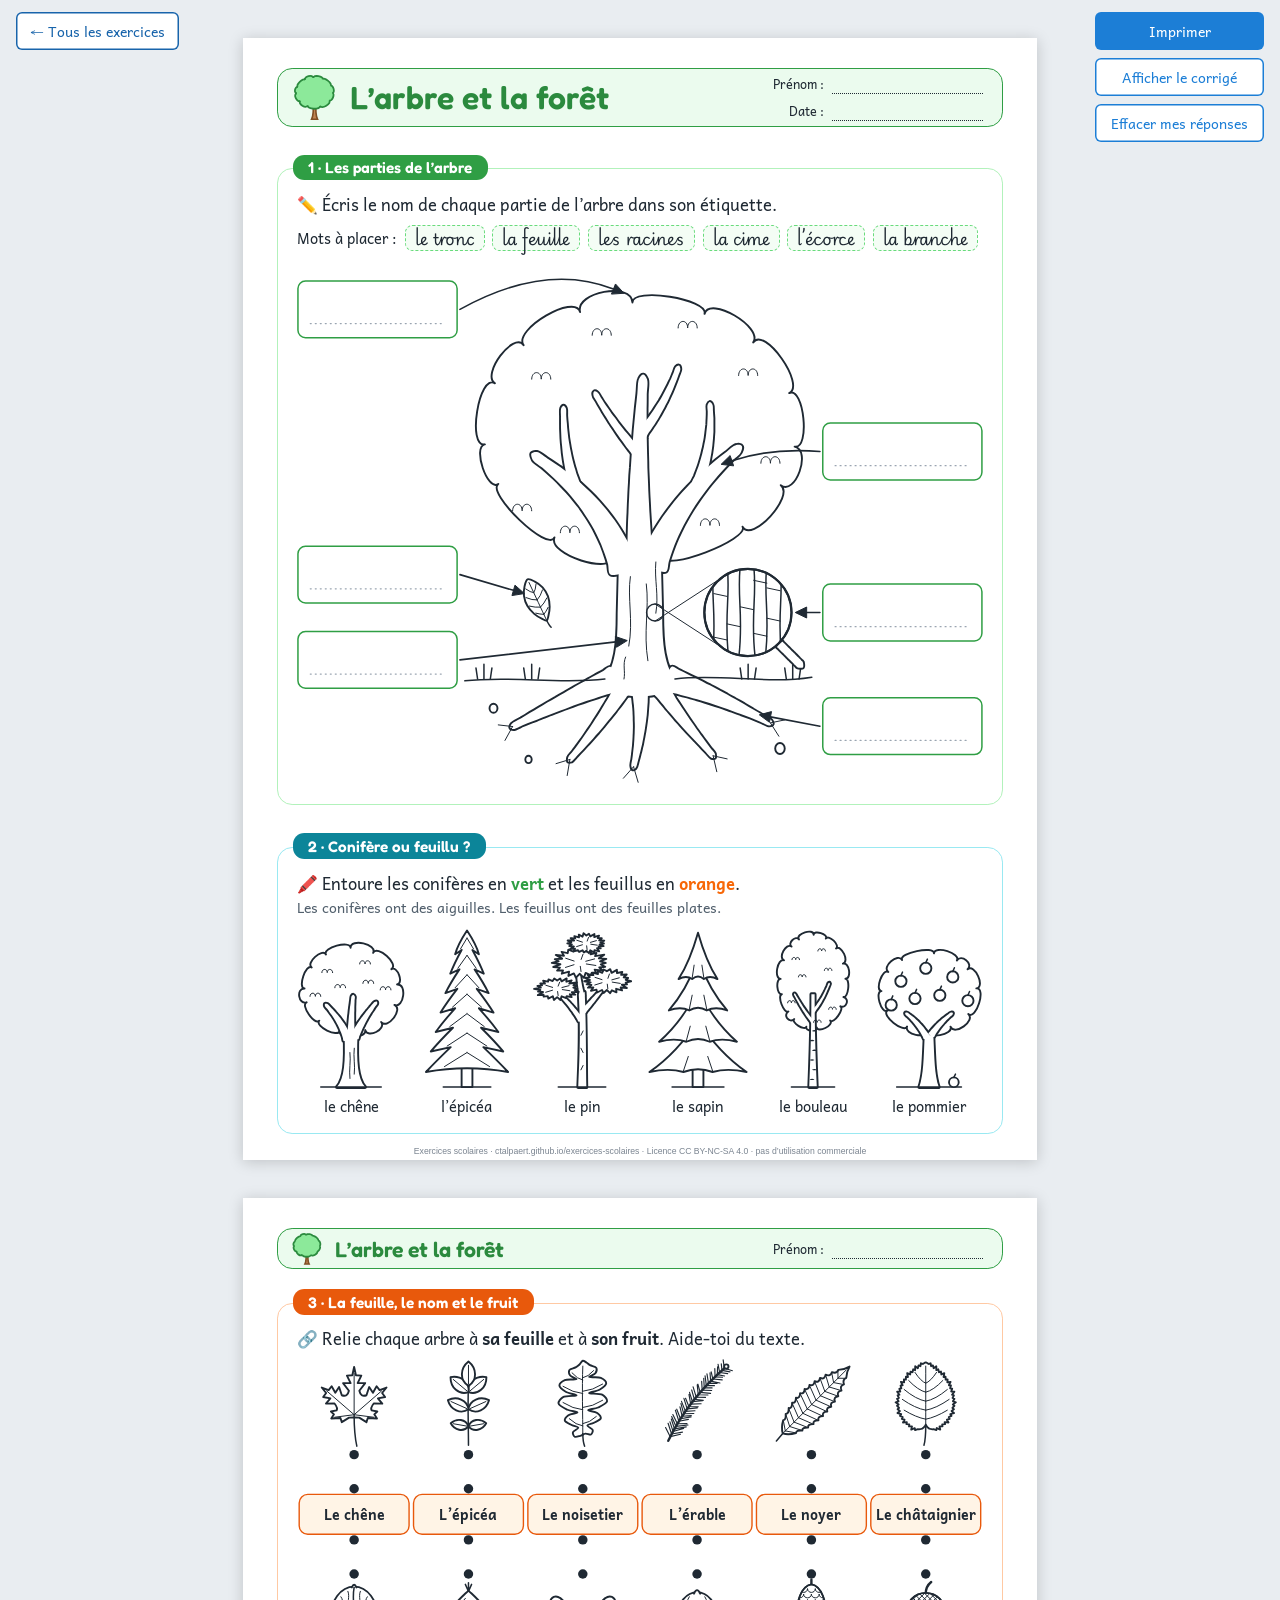
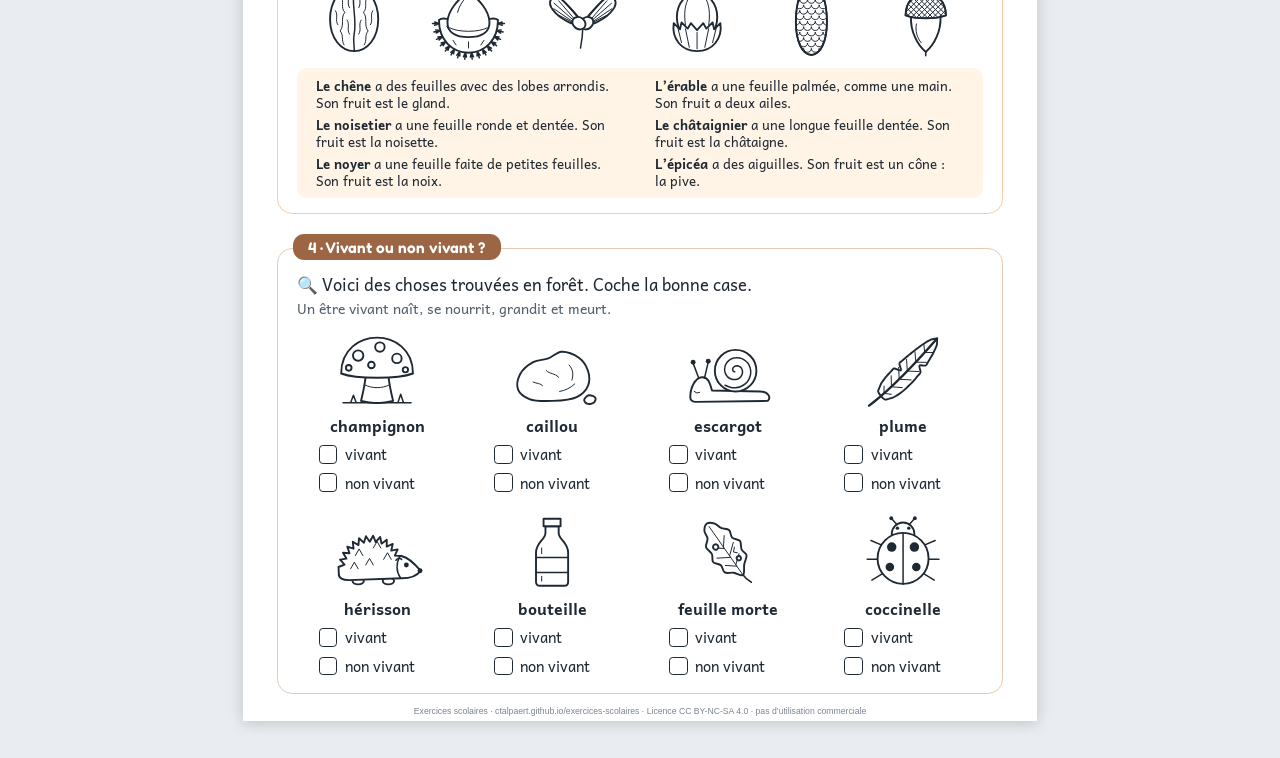
==== commit 6ec26318: "Refactor worksheets to include a toolbar for print and clear answers functionality - Added a toolbar" ====
--- a/arbres.html
+++ b/arbres.html
@@ -6,9 +6,9 @@
 <title>L’arbre et la forêt</title>
 <meta name="description" content="Quatre exercices sur deux pages : les parties de l’arbre, conifère ou feuillu, la feuille et le fruit, vivant ou non vivant.">
 <meta name="keywords" content="arbre, forêt, conifère, feuillu, feuille, fruit, écorce, racines, vivant, non vivant">
-<meta name="exercice:matiere" content="Sciences de la nature">
-<meta name="exercice:niveau" content="4P">
-<meta name="exercice:ajout" content="2026-10-02">
+<meta name="worksheet:subject" content="Sciences de la nature">
+<meta name="worksheet:level" content="4P">
+<meta name="worksheet:added" content="2026-10-02">
 <link rel="license" href="https://creativecommons.org/licenses/by-nc-sa/4.0/deed.fr">
 <link rel="preconnect" href="https://fonts.googleapis.com">
 <link rel="preconnect" href="https://fonts.gstatic.com" crossorigin>
@@ -25,8 +25,8 @@
     --teal: #0c8599;
     --orange: #e8590c;
     --brown: #9c6644;
-    --conifere: #2f9e44;
-    --feuillu: #f76707;
+    --conifer: #2f9e44;
+    --broadleaf: #f76707;
   }
 
   * { box-sizing: border-box; }
@@ -41,7 +41,7 @@
     print-color-adjust: exact;
   }
 
-  /* Feuille A4 */
+  /* A4 sheet */
   .page {
     width: 210mm;
     height: 297mm;
@@ -55,7 +55,7 @@
     box-shadow: 0 2px 14px rgba(0, 0, 0, .18);
   }
 
-  /* En-tête */
+  /* Header */
   .head {
     position: relative;
     display: flex;
@@ -86,7 +86,7 @@
     border-radius: 3mm;
   }
 
-  /* Blocs d'exercice */
+  /* Exercise blocks */
   .row { display: grid; grid-template-columns: 112mm minmax(0, 1fr); gap: 4mm; }
   .ex {
     position: relative;
@@ -107,7 +107,7 @@
     border-radius: 3mm;
     white-space: nowrap;
   }
-  .consigne { margin: 0; font-size: 10.5pt; line-height: 1.3; }
+  .instruction { margin: 0; font-size: 10.5pt; line-height: 1.3; }
   .hint { margin: 1mm 0 0; font-size: 8.5pt; line-height: 1.3; color: var(--muted); }
 
   .ex1 { --accent: var(--green); --line: #b2f2bb; }
@@ -117,12 +117,38 @@
 
   .ex svg { display: block; width: 100%; height: auto; overflow: visible; }
 
-  /* Réponses du corrigé : masquées tant que le corrigé n'est pas affiché */
+  /* Answer key: hidden until the answers are shown */
   .ans { visibility: hidden; }
-  body.corrige .ans { visibility: visible; }
-  body.corrige .badge { display: inline-block; }
-
-  /* Exercice 1 */
+  body.show-answers .ans { visibility: visible; }
+  body.show-answers .badge { display: inline-block; }
+
+  /* Keyboard input: a transparent field laid over each area where the pupil writes.
+     Typed text is printed; it is hidden while the answers are shown. */
+  .answer-input {
+    position: absolute;
+    left: 0;
+    bottom: 0;
+    width: 100%;
+    height: 100%;
+    margin: 0;
+    padding: 0;
+    font: inherit;
+    color: #1864ab;
+    text-align: center;
+    background: transparent;
+    border: 0;
+    border-radius: 1.5mm;
+    outline: none;
+  }
+  .answer-input:focus { background: rgba(28, 126, 214, .08); box-shadow: 0 0 0 .4mm #1c7ed6; }
+  body.show-answers .answer-input { visibility: hidden; }
+  @media print { .answer-input { background: none !important; box-shadow: none !important; } }
+  /* Exercise 1: fields placed by the script over the drawing's labels */
+  .diagram { position: relative; }
+  .diagram .answer-input { bottom: auto; padding-top: 4mm; font-size: 16pt; }
+  .cb .answer-input { font-size: 12pt; font-weight: 700; border-radius: 1mm; }
+
+  /* Exercise 1 */
   .bank { display: flex; flex-wrap: wrap; align-items: center; gap: 1mm 1.5mm; margin: 1.2mm 0 1.8mm; font-size: 9pt; }
   .bank span {
     padding: 0 2mm;
@@ -137,18 +163,18 @@
   .guide { fill: none; stroke: #9aa5b1; stroke-width: 1.2px; stroke-dasharray: 1 4; stroke-linecap: round; }
   .cur { font-family: "Playwrite FR Moderne", cursive; font-size: 15px; text-anchor: middle; fill: var(--answer); }
 
-  /* Exercice 2 */
-  .c-vert { color: var(--conifere); font-weight: 700; }
-  .c-orange { color: var(--feuillu); font-weight: 700; }
+  /* Exercise 2 */
+  .c-green { color: var(--conifer); font-weight: 700; }
+  .c-orange { color: var(--broadleaf); font-weight: 700; }
   .trees { display: grid; grid-template-columns: repeat(3, minmax(0, 1fr)); gap: 3mm 1.5mm; margin-top: 2.5mm; }
   .tree { position: relative; margin: 0; text-align: center; }
   .tree svg { height: 27mm; }
   .tree figcaption { margin-top: .6mm; font-size: 8.5pt; }
   .ring { position: absolute; inset: -1.2mm -.4mm 4.3mm; border: .7mm solid; border-radius: 50%; }
-  .ring.c { border-color: var(--conifere); }
-  .ring.f { border-color: var(--feuillu); }
-
-  /* Exercice 3 */
+  .ring.conifer { border-color: var(--conifer); }
+  .ring.broadleaf { border-color: var(--broadleaf); }
+
+  /* Exercise 3 */
   .ex3 svg { margin-top: 2mm; }
   .name-box { fill: #fff4e6; stroke: var(--orange); stroke-width: 1.4px; }
   .nm { font-family: "Andika", sans-serif; font-size: 14.5px; font-weight: 700; text-anchor: middle; fill: var(--ink); }
@@ -166,13 +192,14 @@
   }
   .help p { margin: 0; }
 
-  /* Exercice 4 */
+  /* Exercise 4 */
   .finds { display: grid; grid-template-columns: repeat(8, minmax(0, 1fr)); gap: 1.5mm; margin-top: 2mm; }
   .find { text-align: center; }
   .find svg { height: 15mm; }
   .find-name { margin: .8mm 0 .8mm; font-size: 9pt; font-weight: 700; white-space: nowrap; }
   .opt { display: flex; align-items: center; gap: 1.2mm; margin: .7mm 0 0 1.5mm; font-size: 8pt; white-space: nowrap; }
   .cb {
+    position: relative;
     flex: none;
     width: 3.6mm;
     height: 3.6mm;
@@ -184,7 +211,7 @@
   }
   .cb .ans { font-size: 9pt; font-weight: 700; line-height: 1; color: var(--answer); }
 
-  /* Dessins : traits noirs sur fond blanc, à colorier */
+  /* Drawings: black lines on white, to colour in */
   svg path, svg circle, svg ellipse, svg rect { vector-effect: non-scaling-stroke; }
   .o  { fill: #fff; stroke: var(--ink); stroke-width: 1.9px; stroke-linejoin: round; stroke-linecap: round; }
   .l  { fill: none; stroke: var(--ink); stroke-width: 1.5px; stroke-linejoin: round; stroke-linecap: round; }
@@ -199,7 +226,7 @@
   .ic-crown { fill: #8ce99a; stroke: #2b8a3e; stroke-width: 1.8px; }
   .ic-trunk { fill: #c08552; stroke: #7f4f24; stroke-width: 1.6px; }
 
-  /* Boutons (écran uniquement) */
+  /* Buttons (screen only) */
   .toolbar {
     position: fixed;
     top: 12px;
@@ -227,7 +254,7 @@
     .toolbar { display: none; }
   }
 
-  /* ---- Grand format : deux exercices par page ---- */
+  /* ---- Large format: two exercises per page ---- */
   .page { padding: 8mm 9mm 7mm; gap: 6.5mm; justify-content: space-between; }
   .head h1 { font-size: 24pt; }
   .head svg { width: 13mm; height: 13mm; }
@@ -236,7 +263,7 @@
   .head.mini h1 { font-size: 16pt; }
   .ex { padding: 6.5mm 5mm 4mm; }
   .tab { top: -3.9mm; padding: .9mm 4mm; font-size: 11.5pt; }
-  .consigne { font-size: 12.5pt; }
+  .instruction { font-size: 12.5pt; }
   .hint { font-size: 10.5pt; }
   .bank { gap: 1.5mm 2mm; margin: 2.5mm 0 3mm; font-size: 11pt; }
   .bank span { padding: 0 2.4mm; font-size: 12pt; }
@@ -261,8 +288,8 @@
     .page:last-of-type { break-after: auto; }
   }
 
-  /* Lien vers la liste de tous les exercices (écran uniquement) */
-  .retour {
+  /* Link to the list of all worksheets (screen only) */
+  .back-link {
     position: fixed;
     top: 12px;
     left: 16px;
@@ -275,10 +302,10 @@
     border-radius: 6px;
     box-shadow: inset 0 0 0 1.5px #1864ab;
   }
-  .retour:hover { background: #e7f5ff; }
-  @media print { .retour { display: none; } }
-
-  /* Auteur et licence, imprimés dans la marge du bas de chaque feuille */
+  .back-link:hover { background: #e7f5ff; }
+  @media print { .back-link { display: none; } }
+
+  /* Author and license, printed in the bottom margin of each sheet */
   .page { position: relative; }
   .page::after {
     content: "Exercices scolaires · ctalpaert.github.io/exercices-scolaires · Licence CC BY-NC-SA 4.0 · pas d’utilisation commerciale";
@@ -295,11 +322,12 @@
 </head>
 <body>
 
-<a class="retour" href="index.html">← Tous les exercices</a>
+<a class="back-link" href="index.html">← Tous les exercices</a>
 
 <div class="toolbar">
   <button type="button" onclick="window.print()">Imprimer</button>
-  <button type="button" class="secondary" id="btn-corrige" aria-pressed="false">Afficher le corrigé</button>
+  <button type="button" class="secondary" id="btn-answers" aria-pressed="false">Afficher le corrigé</button>
+  <button type="button" class="secondary" id="btn-clear">Effacer mes réponses</button>
 </div>
 
 <main>
@@ -316,16 +344,16 @@
 
     <section class="ex ex1">
       <span class="tab">1 · Les parties de l’arbre</span>
-      <p class="consigne">✏️ Écris le nom de chaque partie de l’arbre dans son étiquette.</p>
+      <p class="instruction">✏️ Écris le nom de chaque partie de l’arbre dans son étiquette.</p>
       <div class="bank">Mots à placer : <span>le tronc</span><span>la feuille</span><span>les racines</span><span>la cime</span><span>l’écorce</span><span>la branche</span></div>
-      <svg viewBox="0 0 724 556" role="img" aria-label="Arbre avec six étiquettes à compléter"><g transform="translate(-152.1 4) scale(1.68 1.93)"><path class="o" d="M301.3 20.1C301 11.5 349.2 18.1 346.6 26.3C349.8 16.3 383.6 33.5 377.2 41.9C384.2 32.8 410.3 65.2 399.8 69.6C409.1 65.7 413.1 100.7 403.2 98.9C414 100.9 403.6 126.1 394.5 120C403.4 126 376.1 151.8 370.5 142.7C374.8 149.7 321.2 167.5 320.4 159.2C321.5 170.2 288.6 170 289.9 159C288.7 169.3 248 158 252.3 148.6C248.4 156.9 209.3 124.3 217 119.3C210.2 123.7 200.6 98.9 208.6 97.7C197.3 99.5 204.8 58.7 214.9 64.3C206.2 59.5 226.7 35.7 232.9 43.4C226.1 34.9 265.4 14.9 268.4 25.3C265.2 14.3 300.9 8.6 301.3 20.1Z"/><path class="uo" d="M282 228C291 220 292 206 292 190L293 156L319 156L320 190C320 206 321 220 330 228C322 238 290 238 282 228Z"/><path class="uo" d="M304.5 163.2C305.3 161.4 302.6 158.9 301.6 156.8C300.5 154.7 299.4 152.7 298.2 150.7C297 148.7 295.7 146.8 294.3 144.8C293 142.9 291.5 141 290.1 139.2C288.6 137.4 287 135.6 285.4 133.8C283.7 132 282 130.3 280.3 128.6C278.5 126.9 276.7 125.3 274.8 123.7C272.9 122.1 270.9 120.5 268.9 118.9C266.8 117.4 264.7 115.9 262.6 114.4C260.4 112.9 258.1 111.4 255.9 110C253.5 108.6 251.2 107.2 248.8 105.9C246.3 104.5 243.3 102.1 241.3 101.8C239.9 101.7 238.3 102 237.8 102.7C237.4 103.4 238 105 238.7 106.2C239.9 107.8 243.3 109.3 245.5 111C247.6 112.6 249.7 114.2 251.7 115.9C253.7 117.5 255.6 119.2 257.4 120.9C259.3 122.5 261 124.2 262.7 125.9C264.3 127.6 265.9 129.4 267.5 131.1C268.9 132.8 270.4 134.6 271.7 136.4C273.1 138.1 274.3 139.9 275.5 141.7C276.7 143.4 277.8 145.2 278.8 147C279.8 148.8 280.8 150.6 281.7 152.4C282.5 154.2 283.3 156 284 157.8C284.8 159.7 285.4 161.5 286 163.3C286.5 165.2 286 168.1 287.5 168.8C290.1 170.3 303.3 166 304.5 163.2Z"/><path class="uo" d="M322.4 167.3C323.9 166.5 323.5 163.5 324.2 161.6C324.9 159.7 325.6 157.8 326.4 155.9C327.2 154 328 152.2 328.9 150.3C329.9 148.4 330.8 146.6 331.9 144.7C332.9 142.9 334 141 335.2 139.2C336.4 137.3 337.6 135.5 338.9 133.7C340.2 131.9 341.6 130.1 343 128.3C344.4 126.5 345.9 124.7 347.5 122.9C349.1 121.1 350.7 119.3 352.4 117.6C354.1 115.8 355.9 114 357.7 112.3C359.5 110.6 361.4 108.8 363.4 107.1C365.3 105.4 368.4 103.8 369.4 102C370.1 100.9 370.5 99.2 370 98.6C369.6 97.9 367.9 97.7 366.6 98C364.6 98.3 361.9 100.8 359.7 102.3C357.4 103.8 355.3 105.3 353.1 106.8C351 108.3 348.9 109.8 346.9 111.4C344.9 113 342.9 114.6 341 116.2C339.1 117.8 337.2 119.5 335.4 121.2C333.6 122.8 331.8 124.6 330.1 126.3C328.4 128 326.8 129.8 325.2 131.6C323.6 133.4 322.1 135.2 320.6 137C319.1 138.9 317.7 140.8 316.3 142.7C314.9 144.6 313.6 146.5 312.4 148.5C311.1 150.5 310 152.5 308.8 154.5C307.7 156.6 304.9 158.9 305.6 160.7C306.7 163.6 319.7 168.6 322.4 167.3Z"/><path class="uo" d="M314 159.7C315.4 158 313.5 154.2 313.2 151.5C313 148.7 312.8 146 312.6 143.2C312.4 140.5 312.2 137.8 312 135.1C311.8 132.3 311.7 129.6 311.5 126.9C311.3 124.2 311.2 121.5 311.1 118.7C311 116 310.8 113.3 310.7 110.6C310.7 107.9 310.6 105.2 310.5 102.5C310.4 99.8 310.4 97.1 310.3 94.4C310.3 91.7 310.3 89 310.2 86.3C310.2 83.6 310.2 81 310.2 78.3C310.3 75.6 310.3 72.9 310.3 70.2C310.4 67.6 311.2 64.1 310.5 62.2C310 61 309 59.6 308.2 59.5C307.4 59.4 306.1 60.6 305.5 61.8C304.5 63.5 304.8 67.1 304.4 69.8C304.1 72.5 303.7 75.2 303.4 77.8C303.1 80.5 302.8 83.2 302.5 85.9C302.2 88.6 301.9 91.3 301.7 94C301.4 96.8 301.2 99.5 300.9 102.2C300.7 104.9 300.5 107.7 300.3 110.4C300 113.1 299.8 115.9 299.7 118.6C299.5 121.4 299.3 124.1 299.2 126.9C299 129.7 298.9 132.4 298.8 135.2C298.6 138 298.5 140.7 298.4 143.5C298.3 146.3 298.2 149.1 298.2 151.9C298.1 154.7 296.4 158.8 298 160.3C300.2 162.5 312 162 314 159.7Z"/><path class="uo" d="M269.2 120.6C269.5 119.8 268.3 118.7 267.8 117.7C267.4 116.7 267 115.8 266.5 114.7C266.1 113.7 265.7 112.7 265.4 111.6C265 110.6 264.6 109.5 264.3 108.4C264 107.3 263.6 106.2 263.3 105C263 103.9 262.7 102.7 262.5 101.6C262.2 100.4 261.9 99.2 261.7 97.9C261.5 96.7 261.2 95.5 261 94.2C260.8 92.9 260.7 91.6 260.5 90.3C260.3 89 260.2 87.7 260.1 86.3C259.9 85 259.8 83.6 259.7 82.2C259.6 80.8 259.9 79 259.5 78C259.2 77.3 258.5 76.5 258 76.5C257.5 76.5 256.8 77.3 256.5 78C256.1 79 256.4 80.9 256.4 82.3C256.4 83.7 256.4 85.1 256.4 86.5C256.4 87.9 256.4 89.3 256.5 90.7C256.6 92 256.6 93.4 256.7 94.7C256.8 96 256.9 97.3 257.1 98.6C257.2 99.9 257.4 101.2 257.5 102.4C257.7 103.7 257.9 104.9 258.1 106.2C258.3 107.4 258.6 108.6 258.8 109.8C259.1 111 259.3 112.2 259.6 113.4C259.9 114.5 260.2 115.7 260.6 116.8C260.9 117.9 261.2 119.1 261.6 120.2C262 121.3 262 123.1 262.8 123.4C264 123.9 268.7 121.8 269.2 120.6Z"/><path class="uo" d="M345.2 121.4C346.2 121 346.2 118.9 346.7 117.6C347.1 116.3 347.6 115 348 113.7C348.4 112.5 348.8 111.2 349.1 109.9C349.5 108.6 349.8 107.4 350.1 106.1C350.4 104.8 350.6 103.5 350.9 102.3C351.1 101 351.3 99.7 351.5 98.4C351.6 97.2 351.8 95.9 351.9 94.6C352 93.4 352.1 92.1 352.2 90.9C352.2 89.6 352.2 88.3 352.2 87.1C352.2 85.8 352.2 84.6 352.2 83.3C352.1 82.1 352 80.8 351.9 79.6C351.8 78.3 352 76.7 351.5 75.9C351.1 75.2 350.4 74.5 349.9 74.5C349.4 74.6 348.8 75.4 348.5 76.1C348.2 77.1 348.6 78.5 348.6 79.7C348.6 80.9 348.6 82.1 348.5 83.3C348.4 84.5 348.4 85.7 348.3 86.9C348.1 88.1 348 89.3 347.8 90.5C347.7 91.7 347.5 92.8 347.3 94C347.1 95.2 346.8 96.4 346.5 97.6C346.3 98.7 346 99.9 345.6 101.1C345.3 102.3 345 103.4 344.6 104.6C344.2 105.8 343.8 106.9 343.4 108.1C343 109.3 342.5 110.4 342 111.6C341.5 112.8 341 113.9 340.5 115.1C340 116.2 338.5 117.6 338.8 118.6C339.3 119.9 343.9 122 345.2 121.4Z"/><path class="uo" d="M308.1 101.9C308.1 100.9 306.3 100.2 305.4 99.3C304.5 98.5 303.7 97.6 302.8 96.7C301.9 95.9 301 95 300.2 94.1C299.3 93.2 298.5 92.3 297.7 91.5C296.8 90.6 296 89.7 295.2 88.8C294.4 87.9 293.5 87 292.7 86.1C291.9 85.2 291.1 84.2 290.4 83.3C289.6 82.4 288.8 81.5 288 80.6C287.3 79.6 286.5 78.7 285.8 77.8C285 76.8 284.3 75.9 283.5 74.9C282.8 74 282.1 73 281.4 72.1C280.7 71.1 280.1 69.7 279.2 69.2C278.6 68.8 277.6 68.5 277.2 68.8C276.8 69 276.6 70.1 276.8 70.8C276.9 71.8 278 72.9 278.7 73.9C279.3 74.9 280 76 280.7 77C281.4 78 282.1 79 282.7 80C283.4 81 284.1 82 284.9 83C285.6 84 286.3 85 287 86C287.8 87 288.5 88 289.3 88.9C290 89.9 290.8 90.9 291.6 91.9C292.3 92.8 293.1 93.8 293.9 94.8C294.7 95.7 295.5 96.7 296.3 97.6C297.1 98.6 297.9 99.5 298.8 100.5C299.6 101.4 300.4 102.4 301.3 103.3C302.1 104.3 302.9 106.1 303.9 106.1C305.1 106.1 308.1 103.1 308.1 101.9Z"/><path class="uo" d="M309.2 94.1C310.1 94 310.8 92.2 311.6 91.2C312.4 90.3 313.2 89.3 313.9 88.3C314.7 87.3 315.4 86.4 316.1 85.4C316.9 84.4 317.6 83.4 318.2 82.4C318.9 81.4 319.6 80.3 320.2 79.3C320.9 78.3 321.5 77.3 322.1 76.2C322.8 75.2 323.4 74.1 323.9 73.1C324.5 72 325.1 70.9 325.6 69.9C326.2 68.8 326.7 67.7 327.2 66.6C327.7 65.5 328.2 64.4 328.7 63.3C329.2 62.2 329.7 61.1 330.1 60C330.6 58.8 331.4 57.5 331.4 56.6C331.4 55.8 331 54.8 330.6 54.6C330.1 54.4 329.1 54.9 328.6 55.4C327.9 56.1 327.6 57.6 327.1 58.7C326.6 59.7 326.1 60.8 325.6 61.8C325 62.8 324.5 63.9 323.9 64.9C323.3 65.9 322.7 66.9 322.1 67.9C321.5 68.9 320.9 69.9 320.3 70.9C319.7 71.9 319 72.8 318.4 73.8C317.7 74.7 317 75.7 316.3 76.6C315.6 77.6 314.9 78.5 314.2 79.4C313.5 80.3 312.7 81.2 312 82.1C311.2 83 310.5 83.9 309.7 84.8C308.9 85.7 308.1 86.5 307.3 87.4C306.5 88.3 304.8 89 304.8 89.9C304.8 91.2 308 94.1 309.2 94.1Z"/><path class="uo" d="M287.6 219.4C286.3 218.9 284.6 220.8 283 221.6C281.5 222.3 279.9 223 278.3 223.8C276.7 224.6 275.1 225.3 273.5 226.1C271.9 226.9 270.2 227.7 268.6 228.5C266.9 229.3 265.2 230.2 263.5 231C261.8 231.8 260.1 232.7 258.4 233.6C256.7 234.4 254.9 235.3 253.2 236.2C251.4 237.1 249.6 238 247.8 238.9C246 239.9 244.2 240.8 242.4 241.7C240.5 242.7 238.7 243.6 236.8 244.6C234.9 245.6 233.1 246.6 231.2 247.6C229.2 248.6 226.4 249.5 225.4 250.6C224.8 251.3 224.4 252.2 224.6 252.6C224.8 253.1 225.8 253.4 226.6 253.4C228.1 253.4 230.7 251.9 232.7 251.2C234.7 250.5 236.7 249.7 238.7 249.1C240.7 248.4 242.7 247.7 244.6 247C246.6 246.4 248.5 245.7 250.4 245.1C252.3 244.4 254.2 243.8 256.1 243.2C257.9 242.6 259.8 242 261.6 241.4C263.4 240.9 265.2 240.3 267 239.7C268.8 239.2 270.6 238.7 272.3 238.1C274.1 237.6 275.8 237.1 277.5 236.6C279.2 236.1 280.9 235.7 282.6 235.2C284.2 234.7 285.9 234.3 287.5 233.9C289.1 233.4 291.7 233.8 292.4 232.6C293.5 230.5 289.8 220.3 287.6 219.4Z"/><path class="uo" d="M291.9 227.1C290.8 227.4 290.5 229.4 289.8 230.6C289.1 231.7 288.4 232.9 287.6 234C286.9 235.2 286.1 236.3 285.4 237.5C284.6 238.6 283.8 239.8 283 240.9C282.2 242.1 281.4 243.3 280.6 244.4C279.7 245.6 278.9 246.7 278 247.9C277.2 249.1 276.3 250.2 275.4 251.4C274.5 252.6 273.6 253.7 272.7 254.9C271.8 256.1 270.8 257.2 269.9 258.4C268.9 259.6 268 260.7 267 261.9C266 263.1 265 264.2 264 265.4C263 266.6 261.4 267.8 260.9 268.9C260.7 269.7 260.6 270.7 260.9 271.1C261.3 271.4 262.3 271.3 263.1 271.1C264.2 270.6 265.4 269 266.6 267.9C267.7 266.9 268.9 265.8 270 264.8C271.1 263.7 272.3 262.7 273.4 261.6C274.5 260.6 275.6 259.5 276.6 258.5C277.7 257.4 278.8 256.3 279.9 255.3C280.9 254.2 281.9 253.2 283 252.1C284 251 285 250 286 248.9C287 247.9 288 246.8 289 245.7C290 244.7 290.9 243.6 291.9 242.5C292.8 241.5 293.8 240.4 294.7 239.3C295.6 238.2 296.5 237.2 297.4 236.1C298.3 235 300.3 234 300.1 232.9C299.9 231.1 293.6 226.8 291.9 227.1Z"/><path class="uo" d="M301 232.5C300.5 233.2 301.4 234.6 301.6 235.7C301.7 236.7 301.9 237.8 302 238.9C302.2 239.9 302.3 241 302.4 242.1C302.5 243.2 302.6 244.3 302.6 245.4C302.7 246.5 302.7 247.7 302.7 248.8C302.8 249.9 302.8 251.1 302.8 252.2C302.8 253.3 302.7 254.5 302.7 255.6C302.6 256.8 302.6 258 302.5 259.1C302.4 260.3 302.3 261.5 302.2 262.7C302 263.9 301.9 265.1 301.7 266.3C301.6 267.5 301.4 268.7 301.2 269.9C301 271.1 300.4 272.6 300.6 273.6C300.7 274.4 301.1 275.3 301.6 275.4C302.1 275.6 303 275 303.4 274.4C304.1 273.6 304.3 272 304.7 270.8C305.1 269.6 305.5 268.4 305.8 267.2C306.2 266 306.5 264.8 306.8 263.6C307.2 262.4 307.5 261.2 307.7 260C308 258.8 308.3 257.6 308.5 256.4C308.8 255.2 309 254 309.2 252.8C309.4 251.6 309.6 250.4 309.8 249.2C310 248.1 310.1 246.9 310.3 245.7C310.4 244.5 310.5 243.3 310.6 242.1C310.7 240.9 310.8 239.8 310.9 238.6C310.9 237.4 311 236.2 311 235C311 233.9 311.7 232.2 311 231.5C309.7 230.4 302 231.2 301 232.5Z"/><path class="uo" d="M314.1 233.1C314 234.2 315.8 235 316.7 236C317.6 236.9 318.5 237.9 319.4 238.9C320.3 239.8 321.3 240.8 322.2 241.8C323.2 242.8 324.1 243.7 325.1 244.7C326.1 245.7 327.1 246.7 328 247.7C329 248.7 330.1 249.7 331.1 250.7C332.1 251.7 333.1 252.7 334.2 253.7C335.2 254.7 336.3 255.7 337.4 256.7C338.5 257.7 339.6 258.7 340.7 259.8C341.8 260.8 342.9 261.8 344 262.8C345.1 263.9 346.3 264.9 347.4 265.9C348.6 267 349.8 268.6 350.9 269.1C351.7 269.3 352.7 269.4 353.1 269.1C353.4 268.7 353.3 267.7 353.1 266.9C352.6 265.8 351 264.6 350 263.4C349 262.3 348 261.1 347 259.9C346 258.8 345.1 257.6 344.1 256.5C343.2 255.4 342.2 254.2 341.3 253.1C340.4 251.9 339.5 250.8 338.6 249.7C337.7 248.6 336.8 247.5 335.9 246.3C335.1 245.2 334.2 244.1 333.4 243C332.5 241.9 331.7 240.8 330.9 239.7C330.1 238.6 329.3 237.6 328.5 236.5C327.8 235.4 327 234.3 326.3 233.3C325.5 232.2 324.8 231.1 324.1 230.1C323.3 229 323 227.1 321.9 226.9C320.2 226.7 314.2 231.3 314.1 233.1Z"/><path class="uo" d="M322.1 232.7C322.8 233.9 325.2 233.3 326.8 233.7C328.4 234 330.1 234.3 331.7 234.7C333.4 235.1 335 235.4 336.7 235.8C338.4 236.2 340.1 236.7 341.9 237.1C343.6 237.5 345.4 238 347.1 238.5C348.9 239 350.7 239.5 352.5 240C354.3 240.5 356.2 241 358 241.6C359.9 242.2 361.8 242.7 363.7 243.3C365.6 243.9 367.5 244.5 369.4 245.2C371.4 245.8 373.3 246.4 375.3 247.1C377.3 247.8 379.3 248.5 381.3 249.2C383.3 249.9 385.9 251.4 387.4 251.4C388.2 251.4 389.2 251.1 389.4 250.6C389.6 250.2 389.2 249.3 388.6 248.6C387.6 247.5 384.8 246.6 382.8 245.6C380.9 244.6 379 243.6 377.2 242.7C375.3 241.7 373.4 240.8 371.6 239.8C369.8 238.9 367.9 238 366.1 237.1C364.3 236.2 362.5 235.4 360.8 234.5C359 233.7 357.2 232.8 355.5 232C353.8 231.2 352 230.4 350.3 229.6C348.6 228.9 346.9 228.1 345.3 227.3C343.6 226.6 341.9 225.9 340.3 225.2C338.6 224.5 337 223.8 335.4 223.1C333.8 222.4 332.2 221.8 330.6 221.1C329 220.5 327.2 218.6 325.9 219.3C323.8 220.3 320.9 230.7 322.1 232.7Z"/><path class="uf" d="M282 228C291 220 292 206 292 190L293 156L319 156L320 190C320 206 321 220 330 228C322 238 290 238 282 228Z"/><path class="uf" d="M304.5 163.2C305.3 161.4 302.6 158.9 301.6 156.8C300.5 154.7 299.4 152.7 298.2 150.7C297 148.7 295.7 146.8 294.3 144.8C293 142.9 291.5 141 290.1 139.2C288.6 137.4 287 135.6 285.4 133.8C283.7 132 282 130.3 280.3 128.6C278.5 126.9 276.7 125.3 274.8 123.7C272.9 122.1 270.9 120.5 268.9 118.9C266.8 117.4 264.7 115.9 262.6 114.4C260.4 112.9 258.1 111.4 255.9 110C253.5 108.6 251.2 107.2 248.8 105.9C246.3 104.5 243.3 102.1 241.3 101.8C239.9 101.7 238.3 102 237.8 102.7C237.4 103.4 238 105 238.7 106.2C239.9 107.8 243.3 109.3 245.5 111C247.6 112.6 249.7 114.2 251.7 115.9C253.7 117.5 255.6 119.2 257.4 120.9C259.3 122.5 261 124.2 262.7 125.9C264.3 127.6 265.9 129.4 267.5 131.1C268.9 132.8 270.4 134.6 271.7 136.4C273.1 138.1 274.3 139.9 275.5 141.7C276.7 143.4 277.8 145.2 278.8 147C279.8 148.8 280.8 150.6 281.7 152.4C282.5 154.2 283.3 156 284 157.8C284.8 159.7 285.4 161.5 286 163.3C286.5 165.2 286 168.1 287.5 168.8C290.1 170.3 303.3 166 304.5 163.2Z"/><path class="uf" d="M322.4 167.3C323.9 166.5 323.5 163.5 324.2 161.6C324.9 159.7 325.6 157.8 326.4 155.9C327.2 154 328 152.2 328.9 150.3C329.9 148.4 330.8 146.6 331.9 144.7C332.9 142.9 334 141 335.2 139.2C336.4 137.3 337.6 135.5 338.9 133.7C340.2 131.9 341.6 130.1 343 128.3C344.4 126.5 345.9 124.7 347.5 122.9C349.1 121.1 350.7 119.3 352.4 117.6C354.1 115.8 355.9 114 357.7 112.3C359.5 110.6 361.4 108.8 363.4 107.1C365.3 105.4 368.4 103.8 369.4 102C370.1 100.9 370.5 99.2 370 98.6C369.6 97.9 367.9 97.7 366.6 98C364.6 98.3 361.9 100.8 359.7 102.3C357.4 103.8 355.3 105.3 353.1 106.8C351 108.3 348.9 109.8 346.9 111.4C344.9 113 342.9 114.6 341 116.2C339.1 117.8 337.2 119.5 335.4 121.2C333.6 122.8 331.8 124.6 330.1 126.3C328.4 128 326.8 129.8 325.2 131.6C323.6 133.4 322.1 135.2 320.6 137C319.1 138.9 317.7 140.8 316.3 142.7C314.9 144.6 313.6 146.5 312.4 148.5C311.1 150.5 310 152.5 308.8 154.5C307.7 156.6 304.9 158.9 305.6 160.7C306.7 163.6 319.7 168.6 322.4 167.3Z"/><path class="uf" d="M314 159.7C315.4 158 313.5 154.2 313.2 151.5C313 148.7 312.8 146 312.6 143.2C312.4 140.5 312.2 137.8 312 135.1C311.8 132.3 311.7 129.6 311.5 126.9C311.3 124.2 311.2 121.5 311.1 118.7C311 116 310.8 113.3 310.7 110.6C310.7 107.9 310.6 105.2 310.5 102.5C310.4 99.8 310.4 97.1 310.3 94.4C310.3 91.7 310.3 89 310.2 86.3C310.2 83.6 310.2 81 310.2 78.3C310.3 75.6 310.3 72.9 310.3 70.2C310.4 67.6 311.2 64.1 310.5 62.2C310 61 309 59.6 308.2 59.5C307.4 59.4 306.1 60.6 305.5 61.8C304.5 63.5 304.8 67.1 304.4 69.8C304.1 72.5 303.7 75.2 303.4 77.8C303.1 80.5 302.8 83.2 302.5 85.9C302.2 88.6 301.9 91.3 301.7 94C301.4 96.8 301.2 99.5 300.9 102.2C300.7 104.9 300.5 107.7 300.3 110.4C300 113.1 299.8 115.9 299.7 118.6C299.5 121.4 299.3 124.1 299.2 126.9C299 129.7 298.9 132.4 298.8 135.2C298.6 138 298.5 140.7 298.4 143.5C298.3 146.3 298.2 149.1 298.2 151.9C298.1 154.7 296.4 158.8 298 160.3C300.2 162.5 312 162 314 159.7Z"/><path class="uf" d="M269.2 120.6C269.5 119.8 268.3 118.7 267.8 117.7C267.4 116.7 267 115.8 266.5 114.7C266.1 113.7 265.7 112.7 265.4 111.6C265 110.6 264.6 109.5 264.3 108.4C264 107.3 263.6 106.2 263.3 105C263 103.9 262.7 102.7 262.5 101.6C262.2 100.4 261.9 99.2 261.7 97.9C261.5 96.7 261.2 95.5 261 94.2C260.8 92.9 260.7 91.6 260.5 90.3C260.3 89 260.2 87.7 260.1 86.3C259.9 85 259.8 83.6 259.7 82.2C259.6 80.8 259.9 79 259.5 78C259.2 77.3 258.5 76.5 258 76.5C257.5 76.5 256.8 77.3 256.5 78C256.1 79 256.4 80.9 256.4 82.3C256.4 83.7 256.4 85.1 256.4 86.5C256.4 87.9 256.4 89.3 256.5 90.7C256.6 92 256.6 93.4 256.7 94.7C256.8 96 256.9 97.3 257.1 98.6C257.2 99.9 257.4 101.2 257.5 102.4C257.7 103.7 257.9 104.9 258.1 106.2C258.3 107.4 258.6 108.6 258.8 109.8C259.1 111 259.3 112.2 259.6 113.4C259.9 114.5 260.2 115.7 260.6 116.8C260.9 117.9 261.2 119.1 261.6 120.2C262 121.3 262 123.1 262.8 123.4C264 123.9 268.7 121.8 269.2 120.6Z"/><path class="uf" d="M345.2 121.4C346.2 121 346.2 118.9 346.7 117.6C347.1 116.3 347.6 115 348 113.7C348.4 112.5 348.8 111.2 349.1 109.9C349.5 108.6 349.8 107.4 350.1 106.1C350.4 104.8 350.6 103.5 350.9 102.3C351.1 101 351.3 99.7 351.5 98.4C351.6 97.2 351.8 95.9 351.9 94.6C352 93.4 352.1 92.1 352.2 90.9C352.2 89.6 352.2 88.3 352.2 87.1C352.2 85.8 352.2 84.6 352.2 83.3C352.1 82.1 352 80.8 351.9 79.6C351.8 78.3 352 76.7 351.5 75.9C351.1 75.2 350.4 74.5 349.9 74.5C349.4 74.6 348.8 75.4 348.5 76.1C348.2 77.1 348.6 78.5 348.6 79.7C348.6 80.9 348.6 82.1 348.5 83.3C348.4 84.5 348.4 85.7 348.3 86.9C348.1 88.1 348 89.3 347.8 90.5C347.7 91.7 347.5 92.8 347.3 94C347.1 95.2 346.8 96.4 346.5 97.6C346.3 98.7 346 99.9 345.6 101.1C345.3 102.3 345 103.4 344.6 104.6C344.2 105.8 343.8 106.9 343.4 108.1C343 109.3 342.5 110.4 342 111.6C341.5 112.8 341 113.9 340.5 115.1C340 116.2 338.5 117.6 338.8 118.6C339.3 119.9 343.9 122 345.2 121.4Z"/><path class="uf" d="M308.1 101.9C308.1 100.9 306.3 100.2 305.4 99.3C304.5 98.5 303.7 97.6 302.8 96.7C301.9 95.9 301 95 300.2 94.1C299.3 93.2 298.5 92.3 297.7 91.5C296.8 90.6 296 89.7 295.2 88.8C294.4 87.9 293.5 87 292.7 86.1C291.9 85.2 291.1 84.2 290.4 83.3C289.6 82.4 288.8 81.5 288 80.6C287.3 79.6 286.5 78.7 285.8 77.8C285 76.8 284.3 75.9 283.5 74.9C282.8 74 282.1 73 281.4 72.1C280.7 71.1 280.1 69.7 279.2 69.2C278.6 68.8 277.6 68.5 277.2 68.8C276.8 69 276.6 70.1 276.8 70.8C276.9 71.8 278 72.9 278.7 73.9C279.3 74.9 280 76 280.7 77C281.4 78 282.1 79 282.7 80C283.4 81 284.1 82 284.9 83C285.6 84 286.3 85 287 86C287.8 87 288.5 88 289.3 88.9C290 89.9 290.8 90.9 291.6 91.9C292.3 92.8 293.1 93.8 293.9 94.8C294.7 95.7 295.5 96.7 296.3 97.6C297.1 98.6 297.9 99.5 298.8 100.5C299.6 101.4 300.4 102.4 301.3 103.3C302.1 104.3 302.9 106.1 303.9 106.1C305.1 106.1 308.1 103.1 308.1 101.9Z"/><path class="uf" d="M309.2 94.1C310.1 94 310.8 92.2 311.6 91.2C312.4 90.3 313.2 89.3 313.9 88.3C314.7 87.3 315.4 86.4 316.1 85.4C316.9 84.4 317.6 83.4 318.2 82.4C318.9 81.4 319.6 80.3 320.2 79.3C320.9 78.3 321.5 77.3 322.1 76.2C322.8 75.2 323.4 74.1 323.9 73.1C324.5 72 325.1 70.9 325.6 69.9C326.2 68.8 326.7 67.7 327.2 66.6C327.7 65.5 328.2 64.4 328.7 63.3C329.2 62.2 329.7 61.1 330.1 60C330.6 58.8 331.4 57.5 331.4 56.6C331.4 55.8 331 54.8 330.6 54.6C330.1 54.4 329.1 54.9 328.6 55.4C327.9 56.1 327.6 57.6 327.1 58.7C326.6 59.7 326.1 60.8 325.6 61.8C325 62.8 324.5 63.9 323.9 64.9C323.3 65.9 322.7 66.9 322.1 67.9C321.5 68.9 320.9 69.9 320.3 70.9C319.7 71.9 319 72.8 318.4 73.8C317.7 74.7 317 75.7 316.3 76.6C315.6 77.6 314.9 78.5 314.2 79.4C313.5 80.3 312.7 81.2 312 82.1C311.2 83 310.5 83.9 309.7 84.8C308.9 85.7 308.1 86.5 307.3 87.4C306.5 88.3 304.8 89 304.8 89.9C304.8 91.2 308 94.1 309.2 94.1Z"/><path class="uf" d="M287.6 219.4C286.3 218.9 284.6 220.8 283 221.6C281.5 222.3 279.9 223 278.3 223.8C276.7 224.6 275.1 225.3 273.5 226.1C271.9 226.9 270.2 227.7 268.6 228.5C266.9 229.3 265.2 230.2 263.5 231C261.8 231.8 260.1 232.7 258.4 233.6C256.7 234.4 254.9 235.3 253.2 236.2C251.4 237.1 249.6 238 247.8 238.9C246 239.9 244.2 240.8 242.4 241.7C240.5 242.7 238.7 243.6 236.8 244.6C234.9 245.6 233.1 246.6 231.2 247.6C229.2 248.6 226.4 249.5 225.4 250.6C224.8 251.3 224.4 252.2 224.6 252.6C224.8 253.1 225.8 253.4 226.6 253.4C228.1 253.4 230.7 251.9 232.7 251.2C234.7 250.5 236.7 249.7 238.7 249.1C240.7 248.4 242.7 247.7 244.6 247C246.6 246.4 248.5 245.7 250.4 245.1C252.3 244.4 254.2 243.8 256.1 243.2C257.9 242.6 259.8 242 261.6 241.4C263.4 240.9 265.2 240.3 267 239.7C268.8 239.2 270.6 238.7 272.3 238.1C274.1 237.6 275.8 237.1 277.5 236.6C279.2 236.1 280.9 235.7 282.6 235.2C284.2 234.7 285.9 234.3 287.5 233.9C289.1 233.4 291.7 233.8 292.4 232.6C293.5 230.5 289.8 220.3 287.6 219.4Z"/><path class="uf" d="M291.9 227.1C290.8 227.4 290.5 229.4 289.8 230.6C289.1 231.7 288.4 232.9 287.6 234C286.9 235.2 286.1 236.3 285.4 237.5C284.6 238.6 283.8 239.8 283 240.9C282.2 242.1 281.4 243.3 280.6 244.4C279.7 245.6 278.9 246.7 278 247.9C277.2 249.1 276.3 250.2 275.4 251.4C274.5 252.6 273.6 253.7 272.7 254.9C271.8 256.1 270.8 257.2 269.9 258.4C268.9 259.6 268 260.7 267 261.9C266 263.1 265 264.2 264 265.4C263 266.6 261.4 267.8 260.9 268.9C260.7 269.7 260.6 270.7 260.9 271.1C261.3 271.4 262.3 271.3 263.1 271.1C264.2 270.6 265.4 269 266.6 267.9C267.7 266.9 268.9 265.8 270 264.8C271.1 263.7 272.3 262.7 273.4 261.6C274.5 260.6 275.6 259.5 276.6 258.5C277.7 257.4 278.8 256.3 279.9 255.3C280.9 254.2 281.9 253.2 283 252.1C284 251 285 250 286 248.9C287 247.9 288 246.8 289 245.7C290 244.7 290.9 243.6 291.9 242.5C292.8 241.5 293.8 240.4 294.7 239.3C295.6 238.2 296.5 237.2 297.4 236.1C298.3 235 300.3 234 300.1 232.9C299.9 231.1 293.6 226.8 291.9 227.1Z"/><path class="uf" d="M301 232.5C300.5 233.2 301.4 234.6 301.6 235.7C301.7 236.7 301.9 237.8 302 238.9C302.2 239.9 302.3 241 302.4 242.1C302.5 243.2 302.6 244.3 302.6 245.4C302.7 246.5 302.7 247.7 302.7 248.8C302.8 249.9 302.8 251.1 302.8 252.2C302.8 253.3 302.7 254.5 302.7 255.6C302.6 256.8 302.6 258 302.5 259.1C302.4 260.3 302.3 261.5 302.2 262.7C302 263.9 301.9 265.1 301.7 266.3C301.6 267.5 301.4 268.7 301.2 269.9C301 271.1 300.4 272.6 300.6 273.6C300.7 274.4 301.1 275.3 301.6 275.4C302.1 275.6 303 275 303.4 274.4C304.1 273.6 304.3 272 304.7 270.8C305.1 269.6 305.5 268.4 305.8 267.2C306.2 266 306.5 264.8 306.8 263.6C307.2 262.4 307.5 261.2 307.7 260C308 258.8 308.3 257.6 308.5 256.4C308.8 255.2 309 254 309.2 252.8C309.4 251.6 309.6 250.4 309.8 249.2C310 248.1 310.1 246.9 310.3 245.7C310.4 244.5 310.5 243.3 310.6 242.1C310.7 240.9 310.8 239.8 310.9 238.6C310.9 237.4 311 236.2 311 235C311 233.9 311.7 232.2 311 231.5C309.7 230.4 302 231.2 301 232.5Z"/><path class="uf" d="M314.1 233.1C314 234.2 315.8 235 316.7 236C317.6 236.9 318.5 237.9 319.4 238.9C320.3 239.8 321.3 240.8 322.2 241.8C323.2 242.8 324.1 243.7 325.1 244.7C326.1 245.7 327.1 246.7 328 247.7C329 248.7 330.1 249.7 331.1 250.7C332.1 251.7 333.1 252.7 334.2 253.7C335.2 254.7 336.3 255.7 337.4 256.7C338.5 257.7 339.6 258.7 340.7 259.8C341.8 260.8 342.9 261.8 344 262.8C345.1 263.9 346.3 264.9 347.4 265.9C348.6 267 349.8 268.6 350.9 269.1C351.7 269.3 352.7 269.4 353.1 269.1C353.4 268.7 353.3 267.7 353.1 266.9C352.6 265.8 351 264.6 350 263.4C349 262.3 348 261.1 347 259.9C346 258.8 345.1 257.6 344.1 256.5C343.2 255.4 342.2 254.2 341.3 253.1C340.4 251.9 339.5 250.8 338.6 249.7C337.7 248.6 336.8 247.5 335.9 246.3C335.1 245.2 334.2 244.1 333.4 243C332.5 241.9 331.7 240.8 330.9 239.7C330.1 238.6 329.3 237.6 328.5 236.5C327.8 235.4 327 234.3 326.3 233.3C325.5 232.2 324.8 231.1 324.1 230.1C323.3 229 323 227.1 321.9 226.9C320.2 226.7 314.2 231.3 314.1 233.1Z"/><path class="uf" d="M322.1 232.7C322.8 233.9 325.2 233.3 326.8 233.7C328.4 234 330.1 234.3 331.7 234.7C333.4 235.1 335 235.4 336.7 235.8C338.4 236.2 340.1 236.7 341.9 237.1C343.6 237.5 345.4 238 347.1 238.5C348.9 239 350.7 239.5 352.5 240C354.3 240.5 356.2 241 358 241.6C359.9 242.2 361.8 242.7 363.7 243.3C365.6 243.9 367.5 244.5 369.4 245.2C371.4 245.8 373.3 246.4 375.3 247.1C377.3 247.8 379.3 248.5 381.3 249.2C383.3 249.9 385.9 251.4 387.4 251.4C388.2 251.4 389.2 251.1 389.4 250.6C389.6 250.2 389.2 249.3 388.6 248.6C387.6 247.5 384.8 246.6 382.8 245.6C380.9 244.6 379 243.6 377.2 242.7C375.3 241.7 373.4 240.8 371.6 239.8C369.8 238.9 367.9 238 366.1 237.1C364.3 236.2 362.5 235.4 360.8 234.5C359 233.7 357.2 232.8 355.5 232C353.8 231.2 352 230.4 350.3 229.6C348.6 228.9 346.9 228.1 345.3 227.3C343.6 226.6 341.9 225.9 340.3 225.2C338.6 224.5 337 223.8 335.4 223.1C333.8 222.4 332.2 221.8 330.6 221.1C329 220.5 327.2 218.6 325.9 219.3C323.8 220.3 320.9 230.7 322.1 232.7Z"/><path class="t" d="M238 62C238 57.2 244 57.2 244 62C244 57.2 250 57.2 250 62M276 38C276 33.2 282 33.2 282 38C282 33.2 288 33.2 288 38M330 34C330 29.2 336 29.2 336 34C336 29.2 342 29.2 342 34M368 60C368 55.2 374 55.2 374 60C374 55.2 380 55.2 380 60M382 108C382 103.2 388 103.2 388 108C388 103.2 394 103.2 394 108M226 134C226 129.2 232 129.2 232 134C232 129.2 238 129.2 238 134M344 142C344 137.2 350 137.2 350 142C350 137.2 356 137.2 356 142M256 146C256 141.2 262 141.2 262 146C262 141.2 268 141.2 268 146"/><path class="t" d="M300 170C298 182 302 194 299 208M310 174C312 188 308 200 311 216M316 162C315 172 318 180 316 190M297 214C295 218 297 222 296 226"/><path class="l" d="M196 227C224 224 256 229 284 226M328 226C356 223 386 229 414 225"/><path class="l" d="M204 226L203 220M208 226L208 218M212 226L213 220M234 226L233 220M238 226L238 218M242 226L243 220M370 226L369 220M374 226L374 218M378 226L379 220M398 226L397 220M402 226L402 218M406 226L407 220"/><path class="t" d="M226 252L221.2 259.6M226 252L217 251.1M262 270L260.3 278.8M262 270L253.3 272.3M302 274L304.9 282.5M302 274L295.6 280.3M352 268L360.8 269.7M352 268L354.3 276.7M388 250L396.9 248.4M388 250L393.3 257.3"/><circle class="o" cx="214" cy="242" r="2.5"/><circle class="o" cx="394" cy="264" r="3"/><circle class="o" cx="236" cy="270" r="2"/></g><path class="t" d="M378 361L454.4 410.6M378 379L454.4 329.4"/><circle class="spot" cx="378" cy="370" r="9"/><path class="o" d="M505.6 406.7C505.6 407.4 506.8 407.8 507.4 408.4C507.9 409 508.5 409.6 509.1 410.2C509.7 410.8 510.3 411.4 510.9 412C511.5 412.6 512.1 413.2 512.7 413.8C513.3 414.4 514 415 514.6 415.6C515.2 416.2 515.8 416.9 516.4 417.5C517 418.1 517.6 418.7 518.2 419.3C518.9 419.9 519.5 420.6 520.1 421.2C520.7 421.8 521.3 422.4 522 423C522.6 423.7 523.2 424.3 523.9 424.9C524.5 425.6 525.1 426.2 525.8 426.8C526.4 427.5 526.7 428.3 527.7 428.7C529.2 429.4 533.6 429.9 534.7 428.7C535.9 427.6 535.4 423.2 534.7 421.7C534.3 420.7 533.5 420.4 532.8 419.8C532.2 419.1 531.6 418.5 530.9 417.9C530.3 417.2 529.7 416.6 529 416C528.4 415.3 527.8 414.7 527.2 414.1C526.6 413.5 525.9 412.9 525.3 412.2C524.7 411.6 524.1 411 523.5 410.4C522.9 409.8 522.2 409.2 521.6 408.6C521 408 520.4 407.3 519.8 406.7C519.2 406.1 518.6 405.5 518 404.9C517.4 404.3 516.8 403.7 516.2 403.1C515.6 402.5 515 401.9 514.4 401.4C513.8 400.8 513.4 399.6 512.7 399.6C511.1 399.6 505.6 405.1 505.6 406.7Z"/><path class="o" d="M430 370A46 46 0 1 0 522 370A46 46 0 1 0 430 370Z"/><clipPath id="clip-loupe"><path d="M430 370A46 46 0 1 0 522 370A46 46 0 1 0 430 370Z"/></clipPath><g clip-path="url(#clip-loupe)"><path class="l" d="M440 320C436 352 444 376 438.0 420M454 320C458 352 450 376 456.0 420M468 320C464 352 472 376 466.0 420M482 320C486 352 478 376 484.0 420M496 320C492 352 500 376 494.0 420M510 320C514 352 506 376 512.0 420"/><path class="t" d="M440 350L454 353M454 382L468 385M468 364L482 367M482 392L496 395M496 344L510 347M440 396L454 399M482 336L496 339M496 376L510 379"/></g><path class="rim" d="M430 370A46 46 0 1 0 522 370A46 46 0 1 0 430 370Z"/><g transform="translate(255 360) rotate(-25) scale(.6) translate(-50 -50)"><path class="l" d="M50 82C50 88 50 93 52 98"/><path class="o" d="M50 4C53.3 4 57.1 9.3 60 13C63.2 17.1 66.3 22.6 68 28C69.7 33.6 70.5 40 70 46C69.5 52 67.4 58.5 65 64C62.7 69.2 58.9 74.4 56 78C53.9 80.6 52 84 50 84C48 84 46.1 80.6 44 78C41.1 74.4 37.3 69.2 35 64C32.6 58.5 30.5 52 30 46C29.5 40 30.3 33.6 32 28C33.7 22.6 36.8 17.1 40 13C42.9 9.3 46.7 4 50 4Z"/><path class="t" d="M50 84C50 62 50 36 50 10M50 72Q56 69 62 64M50 72Q44 69 38 64M50 58Q58.5 55 67 48M50 58Q41.5 55 33 48M50 44Q58 41 66 32M50 44Q42 41 34 32M50 30Q55 27 60 18M50 30Q45 27 40 18"/></g><path class="arrow" d="M172 50Q262 0 334 28.5"/><path class="arrow-head" d="M345.2 33L331.9 33.9L336.2 23.2Z"/><path class="arrow" d="M172 330L228.5 346.6"/><path class="arrow-head" d="M240 350L226.9 352.1L230.1 341.1Z"/><path class="arrow" d="M172 420L336.6 401"/><path class="arrow-head" d="M348.6 399.6L337.3 406.7L336 395.3Z"/><path class="arrow" d="M552 200Q500 196 459.1 209.8"/><path class="arrow-head" d="M447.7 213.6L457.2 204.3L460.9 215.2Z"/><path class="arrow" d="M552 370L538 370"/><path class="arrow-head" d="M526 370L538 364.2L538 375.8Z"/><path class="arrow" d="M552 490L499.8 480.2"/><path class="arrow-head" d="M488 478L500.9 474.6L498.7 485.9Z"/><rect class="label" x="1" y="20" width="168" height="60" rx="8"/><path class="guide" d="M14 65L156 65"/><text class="ans cur" x="85" y="61">la cime</text><rect class="label" x="1" y="300" width="168" height="60" rx="8"/><path class="guide" d="M14 345L156 345"/><text class="ans cur" x="85" y="341">la feuille</text><rect class="label" x="1" y="390" width="168" height="60" rx="8"/><path class="guide" d="M14 435L156 435"/><text class="ans cur" x="85" y="431">le tronc</text><rect class="label" x="555" y="170" width="168" height="60" rx="8"/><path class="guide" d="M568 215L710 215"/><text class="ans cur" x="639" y="211">la branche</text><rect class="label" x="555" y="340" width="168" height="60" rx="8"/><path class="guide" d="M568 385L710 385"/><text class="ans cur" x="639" y="381">l’écorce</text><rect class="label" x="555" y="460" width="168" height="60" rx="8"/><path class="guide" d="M568 505L710 505"/><text class="ans cur" x="639" y="501">les racines</text></svg>
+      <div class="diagram"><svg viewBox="0 0 724 556" role="img" aria-label="Arbre avec six étiquettes à compléter"><g transform="translate(-152.1 4) scale(1.68 1.93)"><path class="o" d="M301.3 20.1C301 11.5 349.2 18.1 346.6 26.3C349.8 16.3 383.6 33.5 377.2 41.9C384.2 32.8 410.3 65.2 399.8 69.6C409.1 65.7 413.1 100.7 403.2 98.9C414 100.9 403.6 126.1 394.5 120C403.4 126 376.1 151.8 370.5 142.7C374.8 149.7 321.2 167.5 320.4 159.2C321.5 170.2 288.6 170 289.9 159C288.7 169.3 248 158 252.3 148.6C248.4 156.9 209.3 124.3 217 119.3C210.2 123.7 200.6 98.9 208.6 97.7C197.3 99.5 204.8 58.7 214.9 64.3C206.2 59.5 226.7 35.7 232.9 43.4C226.1 34.9 265.4 14.9 268.4 25.3C265.2 14.3 300.9 8.6 301.3 20.1Z"/><path class="uo" d="M282 228C291 220 292 206 292 190L293 156L319 156L320 190C320 206 321 220 330 228C322 238 290 238 282 228Z"/><path class="uo" d="M304.5 163.2C305.3 161.4 302.6 158.9 301.6 156.8C300.5 154.7 299.4 152.7 298.2 150.7C297 148.7 295.7 146.8 294.3 144.8C293 142.9 291.5 141 290.1 139.2C288.6 137.4 287 135.6 285.4 133.8C283.7 132 282 130.3 280.3 128.6C278.5 126.9 276.7 125.3 274.8 123.7C272.9 122.1 270.9 120.5 268.9 118.9C266.8 117.4 264.7 115.9 262.6 114.4C260.4 112.9 258.1 111.4 255.9 110C253.5 108.6 251.2 107.2 248.8 105.9C246.3 104.5 243.3 102.1 241.3 101.8C239.9 101.7 238.3 102 237.8 102.7C237.4 103.4 238 105 238.7 106.2C239.9 107.8 243.3 109.3 245.5 111C247.6 112.6 249.7 114.2 251.7 115.9C253.7 117.5 255.6 119.2 257.4 120.9C259.3 122.5 261 124.2 262.7 125.9C264.3 127.6 265.9 129.4 267.5 131.1C268.9 132.8 270.4 134.6 271.7 136.4C273.1 138.1 274.3 139.9 275.5 141.7C276.7 143.4 277.8 145.2 278.8 147C279.8 148.8 280.8 150.6 281.7 152.4C282.5 154.2 283.3 156 284 157.8C284.8 159.7 285.4 161.5 286 163.3C286.5 165.2 286 168.1 287.5 168.8C290.1 170.3 303.3 166 304.5 163.2Z"/><path class="uo" d="M322.4 167.3C323.9 166.5 323.5 163.5 324.2 161.6C324.9 159.7 325.6 157.8 326.4 155.9C327.2 154 328 152.2 328.9 150.3C329.9 148.4 330.8 146.6 331.9 144.7C332.9 142.9 334 141 335.2 139.2C336.4 137.3 337.6 135.5 338.9 133.7C340.2 131.9 341.6 130.1 343 128.3C344.4 126.5 345.9 124.7 347.5 122.9C349.1 121.1 350.7 119.3 352.4 117.6C354.1 115.8 355.9 114 357.7 112.3C359.5 110.6 361.4 108.8 363.4 107.1C365.3 105.4 368.4 103.8 369.4 102C370.1 100.9 370.5 99.2 370 98.6C369.6 97.9 367.9 97.7 366.6 98C364.6 98.3 361.9 100.8 359.7 102.3C357.4 103.8 355.3 105.3 353.1 106.8C351 108.3 348.9 109.8 346.9 111.4C344.9 113 342.9 114.6 341 116.2C339.1 117.8 337.2 119.5 335.4 121.2C333.6 122.8 331.8 124.6 330.1 126.3C328.4 128 326.8 129.8 325.2 131.6C323.6 133.4 322.1 135.2 320.6 137C319.1 138.9 317.7 140.8 316.3 142.7C314.9 144.6 313.6 146.5 312.4 148.5C311.1 150.5 310 152.5 308.8 154.5C307.7 156.6 304.9 158.9 305.6 160.7C306.7 163.6 319.7 168.6 322.4 167.3Z"/><path class="uo" d="M314 159.7C315.4 158 313.5 154.2 313.2 151.5C313 148.7 312.8 146 312.6 143.2C312.4 140.5 312.2 137.8 312 135.1C311.8 132.3 311.7 129.6 311.5 126.9C311.3 124.2 311.2 121.5 311.1 118.7C311 116 310.8 113.3 310.7 110.6C310.7 107.9 310.6 105.2 310.5 102.5C310.4 99.8 310.4 97.1 310.3 94.4C310.3 91.7 310.3 89 310.2 86.3C310.2 83.6 310.2 81 310.2 78.3C310.3 75.6 310.3 72.9 310.3 70.2C310.4 67.6 311.2 64.1 310.5 62.2C310 61 309 59.6 308.2 59.5C307.4 59.4 306.1 60.6 305.5 61.8C304.5 63.5 304.8 67.1 304.4 69.8C304.1 72.5 303.7 75.2 303.4 77.8C303.1 80.5 302.8 83.2 302.5 85.9C302.2 88.6 301.9 91.3 301.7 94C301.4 96.8 301.2 99.5 300.9 102.2C300.7 104.9 300.5 107.7 300.3 110.4C300 113.1 299.8 115.9 299.7 118.6C299.5 121.4 299.3 124.1 299.2 126.9C299 129.7 298.9 132.4 298.8 135.2C298.6 138 298.5 140.7 298.4 143.5C298.3 146.3 298.2 149.1 298.2 151.9C298.1 154.7 296.4 158.8 298 160.3C300.2 162.5 312 162 314 159.7Z"/><path class="uo" d="M269.2 120.6C269.5 119.8 268.3 118.7 267.8 117.7C267.4 116.7 267 115.8 266.5 114.7C266.1 113.7 265.7 112.7 265.4 111.6C265 110.6 264.6 109.5 264.3 108.4C264 107.3 263.6 106.2 263.3 105C263 103.9 262.7 102.7 262.5 101.6C262.2 100.4 261.9 99.2 261.7 97.9C261.5 96.7 261.2 95.5 261 94.2C260.8 92.9 260.7 91.6 260.5 90.3C260.3 89 260.2 87.7 260.1 86.3C259.9 85 259.8 83.6 259.7 82.2C259.6 80.8 259.9 79 259.5 78C259.2 77.3 258.5 76.5 258 76.5C257.5 76.5 256.8 77.3 256.5 78C256.1 79 256.4 80.9 256.4 82.3C256.4 83.7 256.4 85.1 256.4 86.5C256.4 87.9 256.4 89.3 256.5 90.7C256.6 92 256.6 93.4 256.7 94.7C256.8 96 256.9 97.3 257.1 98.6C257.2 99.9 257.4 101.2 257.5 102.4C257.7 103.7 257.9 104.9 258.1 106.2C258.3 107.4 258.6 108.6 258.8 109.8C259.1 111 259.3 112.2 259.6 113.4C259.9 114.5 260.2 115.7 260.6 116.8C260.9 117.9 261.2 119.1 261.6 120.2C262 121.3 262 123.1 262.8 123.4C264 123.9 268.7 121.8 269.2 120.6Z"/><path class="uo" d="M345.2 121.4C346.2 121 346.2 118.9 346.7 117.6C347.1 116.3 347.6 115 348 113.7C348.4 112.5 348.8 111.2 349.1 109.9C349.5 108.6 349.8 107.4 350.1 106.1C350.4 104.8 350.6 103.5 350.9 102.3C351.1 101 351.3 99.7 351.5 98.4C351.6 97.2 351.8 95.9 351.9 94.6C352 93.4 352.1 92.1 352.2 90.9C352.2 89.6 352.2 88.3 352.2 87.1C352.2 85.8 352.2 84.6 352.2 83.3C352.1 82.1 352 80.8 351.9 79.6C351.8 78.3 352 76.7 351.5 75.9C351.1 75.2 350.4 74.5 349.9 74.5C349.4 74.6 348.8 75.4 348.5 76.1C348.2 77.1 348.6 78.5 348.6 79.7C348.6 80.9 348.6 82.1 348.5 83.3C348.4 84.5 348.4 85.7 348.3 86.9C348.1 88.1 348 89.3 347.8 90.5C347.7 91.7 347.5 92.8 347.3 94C347.1 95.2 346.8 96.4 346.5 97.6C346.3 98.7 346 99.9 345.6 101.1C345.3 102.3 345 103.4 344.6 104.6C344.2 105.8 343.8 106.9 343.4 108.1C343 109.3 342.5 110.4 342 111.6C341.5 112.8 341 113.9 340.5 115.1C340 116.2 338.5 117.6 338.8 118.6C339.3 119.9 343.9 122 345.2 121.4Z"/><path class="uo" d="M308.1 101.9C308.1 100.9 306.3 100.2 305.4 99.3C304.5 98.5 303.7 97.6 302.8 96.7C301.9 95.9 301 95 300.2 94.1C299.3 93.2 298.5 92.3 297.7 91.5C296.8 90.6 296 89.7 295.2 88.8C294.4 87.9 293.5 87 292.7 86.1C291.9 85.2 291.1 84.2 290.4 83.3C289.6 82.4 288.8 81.5 288 80.6C287.3 79.6 286.5 78.7 285.8 77.8C285 76.8 284.3 75.9 283.5 74.9C282.8 74 282.1 73 281.4 72.1C280.7 71.1 280.1 69.7 279.2 69.2C278.6 68.8 277.6 68.5 277.2 68.8C276.8 69 276.6 70.1 276.8 70.8C276.9 71.8 278 72.9 278.7 73.9C279.3 74.9 280 76 280.7 77C281.4 78 282.1 79 282.7 80C283.4 81 284.1 82 284.9 83C285.6 84 286.3 85 287 86C287.8 87 288.5 88 289.3 88.9C290 89.9 290.8 90.9 291.6 91.9C292.3 92.8 293.1 93.8 293.9 94.8C294.7 95.7 295.5 96.7 296.3 97.6C297.1 98.6 297.9 99.5 298.8 100.5C299.6 101.4 300.4 102.4 301.3 103.3C302.1 104.3 302.9 106.1 303.9 106.1C305.1 106.1 308.1 103.1 308.1 101.9Z"/><path class="uo" d="M309.2 94.1C310.1 94 310.8 92.2 311.6 91.2C312.4 90.3 313.2 89.3 313.9 88.3C314.7 87.3 315.4 86.4 316.1 85.4C316.9 84.4 317.6 83.4 318.2 82.4C318.9 81.4 319.6 80.3 320.2 79.3C320.9 78.3 321.5 77.3 322.1 76.2C322.8 75.2 323.4 74.1 323.9 73.1C324.5 72 325.1 70.9 325.6 69.9C326.2 68.8 326.7 67.7 327.2 66.6C327.7 65.5 328.2 64.4 328.7 63.3C329.2 62.2 329.7 61.1 330.1 60C330.6 58.8 331.4 57.5 331.4 56.6C331.4 55.8 331 54.8 330.6 54.6C330.1 54.4 329.1 54.9 328.6 55.4C327.9 56.1 327.6 57.6 327.1 58.7C326.6 59.7 326.1 60.8 325.6 61.8C325 62.8 324.5 63.9 323.9 64.9C323.3 65.9 322.7 66.9 322.1 67.9C321.5 68.9 320.9 69.9 320.3 70.9C319.7 71.9 319 72.8 318.4 73.8C317.7 74.7 317 75.7 316.3 76.6C315.6 77.6 314.9 78.5 314.2 79.4C313.5 80.3 312.7 81.2 312 82.1C311.2 83 310.5 83.9 309.7 84.8C308.9 85.7 308.1 86.5 307.3 87.4C306.5 88.3 304.8 89 304.8 89.9C304.8 91.2 308 94.1 309.2 94.1Z"/><path class="uo" d="M287.6 219.4C286.3 218.9 284.6 220.8 283 221.6C281.5 222.3 279.9 223 278.3 223.8C276.7 224.6 275.1 225.3 273.5 226.1C271.9 226.9 270.2 227.7 268.6 228.5C266.9 229.3 265.2 230.2 263.5 231C261.8 231.8 260.1 232.7 258.4 233.6C256.7 234.4 254.9 235.3 253.2 236.2C251.4 237.1 249.6 238 247.8 238.9C246 239.9 244.2 240.8 242.4 241.7C240.5 242.7 238.7 243.6 236.8 244.6C234.9 245.6 233.1 246.6 231.2 247.6C229.2 248.6 226.4 249.5 225.4 250.6C224.8 251.3 224.4 252.2 224.6 252.6C224.8 253.1 225.8 253.4 226.6 253.4C228.1 253.4 230.7 251.9 232.7 251.2C234.7 250.5 236.7 249.7 238.7 249.1C240.7 248.4 242.7 247.7 244.6 247C246.6 246.4 248.5 245.7 250.4 245.1C252.3 244.4 254.2 243.8 256.1 243.2C257.9 242.6 259.8 242 261.6 241.4C263.4 240.9 265.2 240.3 267 239.7C268.8 239.2 270.6 238.7 272.3 238.1C274.1 237.6 275.8 237.1 277.5 236.6C279.2 236.1 280.9 235.7 282.6 235.2C284.2 234.7 285.9 234.3 287.5 233.9C289.1 233.4 291.7 233.8 292.4 232.6C293.5 230.5 289.8 220.3 287.6 219.4Z"/><path class="uo" d="M291.9 227.1C290.8 227.4 290.5 229.4 289.8 230.6C289.1 231.7 288.4 232.9 287.6 234C286.9 235.2 286.1 236.3 285.4 237.5C284.6 238.6 283.8 239.8 283 240.9C282.2 242.1 281.4 243.3 280.6 244.4C279.7 245.6 278.9 246.7 278 247.9C277.2 249.1 276.3 250.2 275.4 251.4C274.5 252.6 273.6 253.7 272.7 254.9C271.8 256.1 270.8 257.2 269.9 258.4C268.9 259.6 268 260.7 267 261.9C266 263.1 265 264.2 264 265.4C263 266.6 261.4 267.8 260.9 268.9C260.7 269.7 260.6 270.7 260.9 271.1C261.3 271.4 262.3 271.3 263.1 271.1C264.2 270.6 265.4 269 266.6 267.9C267.7 266.9 268.9 265.8 270 264.8C271.1 263.7 272.3 262.7 273.4 261.6C274.5 260.6 275.6 259.5 276.6 258.5C277.7 257.4 278.8 256.3 279.9 255.3C280.9 254.2 281.9 253.2 283 252.1C284 251 285 250 286 248.9C287 247.9 288 246.8 289 245.7C290 244.7 290.9 243.6 291.9 242.5C292.8 241.5 293.8 240.4 294.7 239.3C295.6 238.2 296.5 237.2 297.4 236.1C298.3 235 300.3 234 300.1 232.9C299.9 231.1 293.6 226.8 291.9 227.1Z"/><path class="uo" d="M301 232.5C300.5 233.2 301.4 234.6 301.6 235.7C301.7 236.7 301.9 237.8 302 238.9C302.2 239.9 302.3 241 302.4 242.1C302.5 243.2 302.6 244.3 302.6 245.4C302.7 246.5 302.7 247.7 302.7 248.8C302.8 249.9 302.8 251.1 302.8 252.2C302.8 253.3 302.7 254.5 302.7 255.6C302.6 256.8 302.6 258 302.5 259.1C302.4 260.3 302.3 261.5 302.2 262.7C302 263.9 301.9 265.1 301.7 266.3C301.6 267.5 301.4 268.7 301.2 269.9C301 271.1 300.4 272.6 300.6 273.6C300.7 274.4 301.1 275.3 301.6 275.4C302.1 275.6 303 275 303.4 274.4C304.1 273.6 304.3 272 304.7 270.8C305.1 269.6 305.5 268.4 305.8 267.2C306.2 266 306.5 264.8 306.8 263.6C307.2 262.4 307.5 261.2 307.7 260C308 258.8 308.3 257.6 308.5 256.4C308.8 255.2 309 254 309.2 252.8C309.4 251.6 309.6 250.4 309.8 249.2C310 248.1 310.1 246.9 310.3 245.7C310.4 244.5 310.5 243.3 310.6 242.1C310.7 240.9 310.8 239.8 310.9 238.6C310.9 237.4 311 236.2 311 235C311 233.9 311.7 232.2 311 231.5C309.7 230.4 302 231.2 301 232.5Z"/><path class="uo" d="M314.1 233.1C314 234.2 315.8 235 316.7 236C317.6 236.9 318.5 237.9 319.4 238.9C320.3 239.8 321.3 240.8 322.2 241.8C323.2 242.8 324.1 243.7 325.1 244.7C326.1 245.7 327.1 246.7 328 247.7C329 248.7 330.1 249.7 331.1 250.7C332.1 251.7 333.1 252.7 334.2 253.7C335.2 254.7 336.3 255.7 337.4 256.7C338.5 257.7 339.6 258.7 340.7 259.8C341.8 260.8 342.9 261.8 344 262.8C345.1 263.9 346.3 264.9 347.4 265.9C348.6 267 349.8 268.6 350.9 269.1C351.7 269.3 352.7 269.4 353.1 269.1C353.4 268.7 353.3 267.7 353.1 266.9C352.6 265.8 351 264.6 350 263.4C349 262.3 348 261.1 347 259.9C346 258.8 345.1 257.6 344.1 256.5C343.2 255.4 342.2 254.2 341.3 253.1C340.4 251.9 339.5 250.8 338.6 249.7C337.7 248.6 336.8 247.5 335.9 246.3C335.1 245.2 334.2 244.1 333.4 243C332.5 241.9 331.7 240.8 330.9 239.7C330.1 238.6 329.3 237.6 328.5 236.5C327.8 235.4 327 234.3 326.3 233.3C325.5 232.2 324.8 231.1 324.1 230.1C323.3 229 323 227.1 321.9 226.9C320.2 226.7 314.2 231.3 314.1 233.1Z"/><path class="uo" d="M322.1 232.7C322.8 233.9 325.2 233.3 326.8 233.7C328.4 234 330.1 234.3 331.7 234.7C333.4 235.1 335 235.4 336.7 235.8C338.4 236.2 340.1 236.7 341.9 237.1C343.6 237.5 345.4 238 347.1 238.5C348.9 239 350.7 239.5 352.5 240C354.3 240.5 356.2 241 358 241.6C359.9 242.2 361.8 242.7 363.7 243.3C365.6 243.9 367.5 244.5 369.4 245.2C371.4 245.8 373.3 246.4 375.3 247.1C377.3 247.8 379.3 248.5 381.3 249.2C383.3 249.9 385.9 251.4 387.4 251.4C388.2 251.4 389.2 251.1 389.4 250.6C389.6 250.2 389.2 249.3 388.6 248.6C387.6 247.5 384.8 246.6 382.8 245.6C380.9 244.6 379 243.6 377.2 242.7C375.3 241.7 373.4 240.8 371.6 239.8C369.8 238.9 367.9 238 366.1 237.1C364.3 236.2 362.5 235.4 360.8 234.5C359 233.7 357.2 232.8 355.5 232C353.8 231.2 352 230.4 350.3 229.6C348.6 228.9 346.9 228.1 345.3 227.3C343.6 226.6 341.9 225.9 340.3 225.2C338.6 224.5 337 223.8 335.4 223.1C333.8 222.4 332.2 221.8 330.6 221.1C329 220.5 327.2 218.6 325.9 219.3C323.8 220.3 320.9 230.7 322.1 232.7Z"/><path class="uf" d="M282 228C291 220 292 206 292 190L293 156L319 156L320 190C320 206 321 220 330 228C322 238 290 238 282 228Z"/><path class="uf" d="M304.5 163.2C305.3 161.4 302.6 158.9 301.6 156.8C300.5 154.7 299.4 152.7 298.2 150.7C297 148.7 295.7 146.8 294.3 144.8C293 142.9 291.5 141 290.1 139.2C288.6 137.4 287 135.6 285.4 133.8C283.7 132 282 130.3 280.3 128.6C278.5 126.9 276.7 125.3 274.8 123.7C272.9 122.1 270.9 120.5 268.9 118.9C266.8 117.4 264.7 115.9 262.6 114.4C260.4 112.9 258.1 111.4 255.9 110C253.5 108.6 251.2 107.2 248.8 105.9C246.3 104.5 243.3 102.1 241.3 101.8C239.9 101.7 238.3 102 237.8 102.7C237.4 103.4 238 105 238.7 106.2C239.9 107.8 243.3 109.3 245.5 111C247.6 112.6 249.7 114.2 251.7 115.9C253.7 117.5 255.6 119.2 257.4 120.9C259.3 122.5 261 124.2 262.7 125.9C264.3 127.6 265.9 129.4 267.5 131.1C268.9 132.8 270.4 134.6 271.7 136.4C273.1 138.1 274.3 139.9 275.5 141.7C276.7 143.4 277.8 145.2 278.8 147C279.8 148.8 280.8 150.6 281.7 152.4C282.5 154.2 283.3 156 284 157.8C284.8 159.7 285.4 161.5 286 163.3C286.5 165.2 286 168.1 287.5 168.8C290.1 170.3 303.3 166 304.5 163.2Z"/><path class="uf" d="M322.4 167.3C323.9 166.5 323.5 163.5 324.2 161.6C324.9 159.7 325.6 157.8 326.4 155.9C327.2 154 328 152.2 328.9 150.3C329.9 148.4 330.8 146.6 331.9 144.7C332.9 142.9 334 141 335.2 139.2C336.4 137.3 337.6 135.5 338.9 133.7C340.2 131.9 341.6 130.1 343 128.3C344.4 126.5 345.9 124.7 347.5 122.9C349.1 121.1 350.7 119.3 352.4 117.6C354.1 115.8 355.9 114 357.7 112.3C359.5 110.6 361.4 108.8 363.4 107.1C365.3 105.4 368.4 103.8 369.4 102C370.1 100.9 370.5 99.2 370 98.6C369.6 97.9 367.9 97.7 366.6 98C364.6 98.3 361.9 100.8 359.7 102.3C357.4 103.8 355.3 105.3 353.1 106.8C351 108.3 348.9 109.8 346.9 111.4C344.9 113 342.9 114.6 341 116.2C339.1 117.8 337.2 119.5 335.4 121.2C333.6 122.8 331.8 124.6 330.1 126.3C328.4 128 326.8 129.8 325.2 131.6C323.6 133.4 322.1 135.2 320.6 137C319.1 138.9 317.7 140.8 316.3 142.7C314.9 144.6 313.6 146.5 312.4 148.5C311.1 150.5 310 152.5 308.8 154.5C307.7 156.6 304.9 158.9 305.6 160.7C306.7 163.6 319.7 168.6 322.4 167.3Z"/><path class="uf" d="M314 159.7C315.4 158 313.5 154.2 313.2 151.5C313 148.7 312.8 146 312.6 143.2C312.4 140.5 312.2 137.8 312 135.1C311.8 132.3 311.7 129.6 311.5 126.9C311.3 124.2 311.2 121.5 311.1 118.7C311 116 310.8 113.3 310.7 110.6C310.7 107.9 310.6 105.2 310.5 102.5C310.4 99.8 310.4 97.1 310.3 94.4C310.3 91.7 310.3 89 310.2 86.3C310.2 83.6 310.2 81 310.2 78.3C310.3 75.6 310.3 72.9 310.3 70.2C310.4 67.6 311.2 64.1 310.5 62.2C310 61 309 59.6 308.2 59.5C307.4 59.4 306.1 60.6 305.5 61.8C304.5 63.5 304.8 67.1 304.4 69.8C304.1 72.5 303.7 75.2 303.4 77.8C303.1 80.5 302.8 83.2 302.5 85.9C302.2 88.6 301.9 91.3 301.7 94C301.4 96.8 301.2 99.5 300.9 102.2C300.7 104.9 300.5 107.7 300.3 110.4C300 113.1 299.8 115.9 299.7 118.6C299.5 121.4 299.3 124.1 299.2 126.9C299 129.7 298.9 132.4 298.8 135.2C298.6 138 298.5 140.7 298.4 143.5C298.3 146.3 298.2 149.1 298.2 151.9C298.1 154.7 296.4 158.8 298 160.3C300.2 162.5 312 162 314 159.7Z"/><path class="uf" d="M269.2 120.6C269.5 119.8 268.3 118.7 267.8 117.7C267.4 116.7 267 115.8 266.5 114.7C266.1 113.7 265.7 112.7 265.4 111.6C265 110.6 264.6 109.5 264.3 108.4C264 107.3 263.6 106.2 263.3 105C263 103.9 262.7 102.7 262.5 101.6C262.2 100.4 261.9 99.2 261.7 97.9C261.5 96.7 261.2 95.5 261 94.2C260.8 92.9 260.7 91.6 260.5 90.3C260.3 89 260.2 87.7 260.1 86.3C259.9 85 259.8 83.6 259.7 82.2C259.6 80.8 259.9 79 259.5 78C259.2 77.3 258.5 76.5 258 76.5C257.5 76.5 256.8 77.3 256.5 78C256.1 79 256.4 80.9 256.4 82.3C256.4 83.7 256.4 85.1 256.4 86.5C256.4 87.9 256.4 89.3 256.5 90.7C256.6 92 256.6 93.4 256.7 94.7C256.8 96 256.9 97.3 257.1 98.6C257.2 99.9 257.4 101.2 257.5 102.4C257.7 103.7 257.9 104.9 258.1 106.2C258.3 107.4 258.6 108.6 258.8 109.8C259.1 111 259.3 112.2 259.6 113.4C259.9 114.5 260.2 115.7 260.6 116.8C260.9 117.9 261.2 119.1 261.6 120.2C262 121.3 262 123.1 262.8 123.4C264 123.9 268.7 121.8 269.2 120.6Z"/><path class="uf" d="M345.2 121.4C346.2 121 346.2 118.9 346.7 117.6C347.1 116.3 347.6 115 348 113.7C348.4 112.5 348.8 111.2 349.1 109.9C349.5 108.6 349.8 107.4 350.1 106.1C350.4 104.8 350.6 103.5 350.9 102.3C351.1 101 351.3 99.7 351.5 98.4C351.6 97.2 351.8 95.9 351.9 94.6C352 93.4 352.1 92.1 352.2 90.9C352.2 89.6 352.2 88.3 352.2 87.1C352.2 85.8 352.2 84.6 352.2 83.3C352.1 82.1 352 80.8 351.9 79.6C351.8 78.3 352 76.7 351.5 75.9C351.1 75.2 350.4 74.5 349.9 74.5C349.4 74.6 348.8 75.4 348.5 76.1C348.2 77.1 348.6 78.5 348.6 79.7C348.6 80.9 348.6 82.1 348.5 83.3C348.4 84.5 348.4 85.7 348.3 86.9C348.1 88.1 348 89.3 347.8 90.5C347.7 91.7 347.5 92.8 347.3 94C347.1 95.2 346.8 96.4 346.5 97.6C346.3 98.7 346 99.9 345.6 101.1C345.3 102.3 345 103.4 344.6 104.6C344.2 105.8 343.8 106.9 343.4 108.1C343 109.3 342.5 110.4 342 111.6C341.5 112.8 341 113.9 340.5 115.1C340 116.2 338.5 117.6 338.8 118.6C339.3 119.9 343.9 122 345.2 121.4Z"/><path class="uf" d="M308.1 101.9C308.1 100.9 306.3 100.2 305.4 99.3C304.5 98.5 303.7 97.6 302.8 96.7C301.9 95.9 301 95 300.2 94.1C299.3 93.2 298.5 92.3 297.7 91.5C296.8 90.6 296 89.7 295.2 88.8C294.4 87.9 293.5 87 292.7 86.1C291.9 85.2 291.1 84.2 290.4 83.3C289.6 82.4 288.8 81.5 288 80.6C287.3 79.6 286.5 78.7 285.8 77.8C285 76.8 284.3 75.9 283.5 74.9C282.8 74 282.1 73 281.4 72.1C280.7 71.1 280.1 69.7 279.2 69.2C278.6 68.8 277.6 68.5 277.2 68.8C276.8 69 276.6 70.1 276.8 70.8C276.9 71.8 278 72.9 278.7 73.9C279.3 74.9 280 76 280.7 77C281.4 78 282.1 79 282.7 80C283.4 81 284.1 82 284.9 83C285.6 84 286.3 85 287 86C287.8 87 288.5 88 289.3 88.9C290 89.9 290.8 90.9 291.6 91.9C292.3 92.8 293.1 93.8 293.9 94.8C294.7 95.7 295.5 96.7 296.3 97.6C297.1 98.6 297.9 99.5 298.8 100.5C299.6 101.4 300.4 102.4 301.3 103.3C302.1 104.3 302.9 106.1 303.9 106.1C305.1 106.1 308.1 103.1 308.1 101.9Z"/><path class="uf" d="M309.2 94.1C310.1 94 310.8 92.2 311.6 91.2C312.4 90.3 313.2 89.3 313.9 88.3C314.7 87.3 315.4 86.4 316.1 85.4C316.9 84.4 317.6 83.4 318.2 82.4C318.9 81.4 319.6 80.3 320.2 79.3C320.9 78.3 321.5 77.3 322.1 76.2C322.8 75.2 323.4 74.1 323.9 73.1C324.5 72 325.1 70.9 325.6 69.9C326.2 68.8 326.7 67.7 327.2 66.6C327.7 65.5 328.2 64.4 328.7 63.3C329.2 62.2 329.7 61.1 330.1 60C330.6 58.8 331.4 57.5 331.4 56.6C331.4 55.8 331 54.8 330.6 54.6C330.1 54.4 329.1 54.9 328.6 55.4C327.9 56.1 327.6 57.6 327.1 58.7C326.6 59.7 326.1 60.8 325.6 61.8C325 62.8 324.5 63.9 323.9 64.9C323.3 65.9 322.7 66.9 322.1 67.9C321.5 68.9 320.9 69.9 320.3 70.9C319.7 71.9 319 72.8 318.4 73.8C317.7 74.7 317 75.7 316.3 76.6C315.6 77.6 314.9 78.5 314.2 79.4C313.5 80.3 312.7 81.2 312 82.1C311.2 83 310.5 83.9 309.7 84.8C308.9 85.7 308.1 86.5 307.3 87.4C306.5 88.3 304.8 89 304.8 89.9C304.8 91.2 308 94.1 309.2 94.1Z"/><path class="uf" d="M287.6 219.4C286.3 218.9 284.6 220.8 283 221.6C281.5 222.3 279.9 223 278.3 223.8C276.7 224.6 275.1 225.3 273.5 226.1C271.9 226.9 270.2 227.7 268.6 228.5C266.9 229.3 265.2 230.2 263.5 231C261.8 231.8 260.1 232.7 258.4 233.6C256.7 234.4 254.9 235.3 253.2 236.2C251.4 237.1 249.6 238 247.8 238.9C246 239.9 244.2 240.8 242.4 241.7C240.5 242.7 238.7 243.6 236.8 244.6C234.9 245.6 233.1 246.6 231.2 247.6C229.2 248.6 226.4 249.5 225.4 250.6C224.8 251.3 224.4 252.2 224.6 252.6C224.8 253.1 225.8 253.4 226.6 253.4C228.1 253.4 230.7 251.9 232.7 251.2C234.7 250.5 236.7 249.7 238.7 249.1C240.7 248.4 242.7 247.7 244.6 247C246.6 246.4 248.5 245.7 250.4 245.1C252.3 244.4 254.2 243.8 256.1 243.2C257.9 242.6 259.8 242 261.6 241.4C263.4 240.9 265.2 240.3 267 239.7C268.8 239.2 270.6 238.7 272.3 238.1C274.1 237.6 275.8 237.1 277.5 236.6C279.2 236.1 280.9 235.7 282.6 235.2C284.2 234.7 285.9 234.3 287.5 233.9C289.1 233.4 291.7 233.8 292.4 232.6C293.5 230.5 289.8 220.3 287.6 219.4Z"/><path class="uf" d="M291.9 227.1C290.8 227.4 290.5 229.4 289.8 230.6C289.1 231.7 288.4 232.9 287.6 234C286.9 235.2 286.1 236.3 285.4 237.5C284.6 238.6 283.8 239.8 283 240.9C282.2 242.1 281.4 243.3 280.6 244.4C279.7 245.6 278.9 246.7 278 247.9C277.2 249.1 276.3 250.2 275.4 251.4C274.5 252.6 273.6 253.7 272.7 254.9C271.8 256.1 270.8 257.2 269.9 258.4C268.9 259.6 268 260.7 267 261.9C266 263.1 265 264.2 264 265.4C263 266.6 261.4 267.8 260.9 268.9C260.7 269.7 260.6 270.7 260.9 271.1C261.3 271.4 262.3 271.3 263.1 271.1C264.2 270.6 265.4 269 266.6 267.9C267.7 266.9 268.9 265.8 270 264.8C271.1 263.7 272.3 262.7 273.4 261.6C274.5 260.6 275.6 259.5 276.6 258.5C277.7 257.4 278.8 256.3 279.9 255.3C280.9 254.2 281.9 253.2 283 252.1C284 251 285 250 286 248.9C287 247.9 288 246.8 289 245.7C290 244.7 290.9 243.6 291.9 242.5C292.8 241.5 293.8 240.4 294.7 239.3C295.6 238.2 296.5 237.2 297.4 236.1C298.3 235 300.3 234 300.1 232.9C299.9 231.1 293.6 226.8 291.9 227.1Z"/><path class="uf" d="M301 232.5C300.5 233.2 301.4 234.6 301.6 235.7C301.7 236.7 301.9 237.8 302 238.9C302.2 239.9 302.3 241 302.4 242.1C302.5 243.2 302.6 244.3 302.6 245.4C302.7 246.5 302.7 247.7 302.7 248.8C302.8 249.9 302.8 251.1 302.8 252.2C302.8 253.3 302.7 254.5 302.7 255.6C302.6 256.8 302.6 258 302.5 259.1C302.4 260.3 302.3 261.5 302.2 262.7C302 263.9 301.9 265.1 301.7 266.3C301.6 267.5 301.4 268.7 301.2 269.9C301 271.1 300.4 272.6 300.6 273.6C300.7 274.4 301.1 275.3 301.6 275.4C302.1 275.6 303 275 303.4 274.4C304.1 273.6 304.3 272 304.7 270.8C305.1 269.6 305.5 268.4 305.8 267.2C306.2 266 306.5 264.8 306.8 263.6C307.2 262.4 307.5 261.2 307.7 260C308 258.8 308.3 257.6 308.5 256.4C308.8 255.2 309 254 309.2 252.8C309.4 251.6 309.6 250.4 309.8 249.2C310 248.1 310.1 246.9 310.3 245.7C310.4 244.5 310.5 243.3 310.6 242.1C310.7 240.9 310.8 239.8 310.9 238.6C310.9 237.4 311 236.2 311 235C311 233.9 311.7 232.2 311 231.5C309.7 230.4 302 231.2 301 232.5Z"/><path class="uf" d="M314.1 233.1C314 234.2 315.8 235 316.7 236C317.6 236.9 318.5 237.9 319.4 238.9C320.3 239.8 321.3 240.8 322.2 241.8C323.2 242.8 324.1 243.7 325.1 244.7C326.1 245.7 327.1 246.7 328 247.7C329 248.7 330.1 249.7 331.1 250.7C332.1 251.7 333.1 252.7 334.2 253.7C335.2 254.7 336.3 255.7 337.4 256.7C338.5 257.7 339.6 258.7 340.7 259.8C341.8 260.8 342.9 261.8 344 262.8C345.1 263.9 346.3 264.9 347.4 265.9C348.6 267 349.8 268.6 350.9 269.1C351.7 269.3 352.7 269.4 353.1 269.1C353.4 268.7 353.3 267.7 353.1 266.9C352.6 265.8 351 264.6 350 263.4C349 262.3 348 261.1 347 259.9C346 258.8 345.1 257.6 344.1 256.5C343.2 255.4 342.2 254.2 341.3 253.1C340.4 251.9 339.5 250.8 338.6 249.7C337.7 248.6 336.8 247.5 335.9 246.3C335.1 245.2 334.2 244.1 333.4 243C332.5 241.9 331.7 240.8 330.9 239.7C330.1 238.6 329.3 237.6 328.5 236.5C327.8 235.4 327 234.3 326.3 233.3C325.5 232.2 324.8 231.1 324.1 230.1C323.3 229 323 227.1 321.9 226.9C320.2 226.7 314.2 231.3 314.1 233.1Z"/><path class="uf" d="M322.1 232.7C322.8 233.9 325.2 233.3 326.8 233.7C328.4 234 330.1 234.3 331.7 234.7C333.4 235.1 335 235.4 336.7 235.8C338.4 236.2 340.1 236.7 341.9 237.1C343.6 237.5 345.4 238 347.1 238.5C348.9 239 350.7 239.5 352.5 240C354.3 240.5 356.2 241 358 241.6C359.9 242.2 361.8 242.7 363.7 243.3C365.6 243.9 367.5 244.5 369.4 245.2C371.4 245.8 373.3 246.4 375.3 247.1C377.3 247.8 379.3 248.5 381.3 249.2C383.3 249.9 385.9 251.4 387.4 251.4C388.2 251.4 389.2 251.1 389.4 250.6C389.6 250.2 389.2 249.3 388.6 248.6C387.6 247.5 384.8 246.6 382.8 245.6C380.9 244.6 379 243.6 377.2 242.7C375.3 241.7 373.4 240.8 371.6 239.8C369.8 238.9 367.9 238 366.1 237.1C364.3 236.2 362.5 235.4 360.8 234.5C359 233.7 357.2 232.8 355.5 232C353.8 231.2 352 230.4 350.3 229.6C348.6 228.9 346.9 228.1 345.3 227.3C343.6 226.6 341.9 225.9 340.3 225.2C338.6 224.5 337 223.8 335.4 223.1C333.8 222.4 332.2 221.8 330.6 221.1C329 220.5 327.2 218.6 325.9 219.3C323.8 220.3 320.9 230.7 322.1 232.7Z"/><path class="t" d="M238 62C238 57.2 244 57.2 244 62C244 57.2 250 57.2 250 62M276 38C276 33.2 282 33.2 282 38C282 33.2 288 33.2 288 38M330 34C330 29.2 336 29.2 336 34C336 29.2 342 29.2 342 34M368 60C368 55.2 374 55.2 374 60C374 55.2 380 55.2 380 60M382 108C382 103.2 388 103.2 388 108C388 103.2 394 103.2 394 108M226 134C226 129.2 232 129.2 232 134C232 129.2 238 129.2 238 134M344 142C344 137.2 350 137.2 350 142C350 137.2 356 137.2 356 142M256 146C256 141.2 262 141.2 262 146C262 141.2 268 141.2 268 146"/><path class="t" d="M300 170C298 182 302 194 299 208M310 174C312 188 308 200 311 216M316 162C315 172 318 180 316 190M297 214C295 218 297 222 296 226"/><path class="l" d="M196 227C224 224 256 229 284 226M328 226C356 223 386 229 414 225"/><path class="l" d="M204 226L203 220M208 226L208 218M212 226L213 220M234 226L233 220M238 226L238 218M242 226L243 220M370 226L369 220M374 226L374 218M378 226L379 220M398 226L397 220M402 226L402 218M406 226L407 220"/><path class="t" d="M226 252L221.2 259.6M226 252L217 251.1M262 270L260.3 278.8M262 270L253.3 272.3M302 274L304.9 282.5M302 274L295.6 280.3M352 268L360.8 269.7M352 268L354.3 276.7M388 250L396.9 248.4M388 250L393.3 257.3"/><circle class="o" cx="214" cy="242" r="2.5"/><circle class="o" cx="394" cy="264" r="3"/><circle class="o" cx="236" cy="270" r="2"/></g><path class="t" d="M378 361L454.4 410.6M378 379L454.4 329.4"/><circle class="spot" cx="378" cy="370" r="9"/><path class="o" d="M505.6 406.7C505.6 407.4 506.8 407.8 507.4 408.4C507.9 409 508.5 409.6 509.1 410.2C509.7 410.8 510.3 411.4 510.9 412C511.5 412.6 512.1 413.2 512.7 413.8C513.3 414.4 514 415 514.6 415.6C515.2 416.2 515.8 416.9 516.4 417.5C517 418.1 517.6 418.7 518.2 419.3C518.9 419.9 519.5 420.6 520.1 421.2C520.7 421.8 521.3 422.4 522 423C522.6 423.7 523.2 424.3 523.9 424.9C524.5 425.6 525.1 426.2 525.8 426.8C526.4 427.5 526.7 428.3 527.7 428.7C529.2 429.4 533.6 429.9 534.7 428.7C535.9 427.6 535.4 423.2 534.7 421.7C534.3 420.7 533.5 420.4 532.8 419.8C532.2 419.1 531.6 418.5 530.9 417.9C530.3 417.2 529.7 416.6 529 416C528.4 415.3 527.8 414.7 527.2 414.1C526.6 413.5 525.9 412.9 525.3 412.2C524.7 411.6 524.1 411 523.5 410.4C522.9 409.8 522.2 409.2 521.6 408.6C521 408 520.4 407.3 519.8 406.7C519.2 406.1 518.6 405.5 518 404.9C517.4 404.3 516.8 403.7 516.2 403.1C515.6 402.5 515 401.9 514.4 401.4C513.8 400.8 513.4 399.6 512.7 399.6C511.1 399.6 505.6 405.1 505.6 406.7Z"/><path class="o" d="M430 370A46 46 0 1 0 522 370A46 46 0 1 0 430 370Z"/><clipPath id="clip-magnifier"><path d="M430 370A46 46 0 1 0 522 370A46 46 0 1 0 430 370Z"/></clipPath><g clip-path="url(#clip-magnifier)"><path class="l" d="M440 320C436 352 444 376 438.0 420M454 320C458 352 450 376 456.0 420M468 320C464 352 472 376 466.0 420M482 320C486 352 478 376 484.0 420M496 320C492 352 500 376 494.0 420M510 320C514 352 506 376 512.0 420"/><path class="t" d="M440 350L454 353M454 382L468 385M468 364L482 367M482 392L496 395M496 344L510 347M440 396L454 399M482 336L496 339M496 376L510 379"/></g><path class="rim" d="M430 370A46 46 0 1 0 522 370A46 46 0 1 0 430 370Z"/><g transform="translate(255 360) rotate(-25) scale(.6) translate(-50 -50)"><path class="l" d="M50 82C50 88 50 93 52 98"/><path class="o" d="M50 4C53.3 4 57.1 9.3 60 13C63.2 17.1 66.3 22.6 68 28C69.7 33.6 70.5 40 70 46C69.5 52 67.4 58.5 65 64C62.7 69.2 58.9 74.4 56 78C53.9 80.6 52 84 50 84C48 84 46.1 80.6 44 78C41.1 74.4 37.3 69.2 35 64C32.6 58.5 30.5 52 30 46C29.5 40 30.3 33.6 32 28C33.7 22.6 36.8 17.1 40 13C42.9 9.3 46.7 4 50 4Z"/><path class="t" d="M50 84C50 62 50 36 50 10M50 72Q56 69 62 64M50 72Q44 69 38 64M50 58Q58.5 55 67 48M50 58Q41.5 55 33 48M50 44Q58 41 66 32M50 44Q42 41 34 32M50 30Q55 27 60 18M50 30Q45 27 40 18"/></g><path class="arrow" d="M172 50Q262 0 334 28.5"/><path class="arrow-head" d="M345.2 33L331.9 33.9L336.2 23.2Z"/><path class="arrow" d="M172 330L228.5 346.6"/><path class="arrow-head" d="M240 350L226.9 352.1L230.1 341.1Z"/><path class="arrow" d="M172 420L336.6 401"/><path class="arrow-head" d="M348.6 399.6L337.3 406.7L336 395.3Z"/><path class="arrow" d="M552 200Q500 196 459.1 209.8"/><path class="arrow-head" d="M447.7 213.6L457.2 204.3L460.9 215.2Z"/><path class="arrow" d="M552 370L538 370"/><path class="arrow-head" d="M526 370L538 364.2L538 375.8Z"/><path class="arrow" d="M552 490L499.8 480.2"/><path class="arrow-head" d="M488 478L500.9 474.6L498.7 485.9Z"/><rect class="label" x="1" y="20" width="168" height="60" rx="8"/><path class="guide" d="M14 65L156 65"/><text class="ans cur" x="85" y="61">la cime</text><rect class="label" x="1" y="300" width="168" height="60" rx="8"/><path class="guide" d="M14 345L156 345"/><text class="ans cur" x="85" y="341">la feuille</text><rect class="label" x="1" y="390" width="168" height="60" rx="8"/><path class="guide" d="M14 435L156 435"/><text class="ans cur" x="85" y="431">le tronc</text><rect class="label" x="555" y="170" width="168" height="60" rx="8"/><path class="guide" d="M568 215L710 215"/><text class="ans cur" x="639" y="211">la branche</text><rect class="label" x="555" y="340" width="168" height="60" rx="8"/><path class="guide" d="M568 385L710 385"/><text class="ans cur" x="639" y="381">l’écorce</text><rect class="label" x="555" y="460" width="168" height="60" rx="8"/><path class="guide" d="M568 505L710 505"/><text class="ans cur" x="639" y="501">les racines</text></svg></div>
     </section>
 
     <section class="ex ex2">
       <span class="tab">2 · Conifère ou feuillu ?</span>
-      <p class="consigne">🖍️ Entoure les conifères en <span class="c-vert">vert</span> et les feuillus en <span class="c-orange">orange</span>.</p>
+      <p class="instruction">🖍️ Entoure les conifères en <span class="c-green">vert</span> et les feuillus en <span class="c-orange">orange</span>.</p>
       <p class="hint">Les conifères ont des aiguilles. Les feuillus ont des feuilles plates.</p>
-      <div class="trees"><figure class="tree"><span class="ring ans f"></span><svg viewBox="0 0 100 150" role="img" aria-label="le chêne"><path class="o" d="M49.6 19C49.5 10 74.4 15.6 70.5 23.7C74.3 16 94.8 34.3 87.4 38.8C93 35.4 99.1 52.1 92.6 53C102.1 51.7 99 75.6 90.2 71.9C98.9 75.6 83.7 95.2 77.9 87.7C83.1 94.4 65.4 103.3 63.1 95.2C65.4 103.2 37.8 104 39.6 95.8C38.1 102.6 16.1 91.7 20.6 86.5C16.4 91.4 2.8 71.6 8.9 69.5C1.3 72.1 -1.1 56.3 7 56.7C0.4 56.4 8.2 33.4 13.6 37.2C7.9 33.2 23.3 19.1 26.8 25.2C23.2 19 49.5 11.8 49.6 19Z"/><path class="uo" d="M37 148C44 140 45 124 44 100L56 100C55 124 56 140 63 148Z"/><path class="uo" d="M50.8 102.8C51.2 102 50.1 101 49.7 100C49.2 99.1 48.8 98.2 48.4 97.3C47.9 96.4 47.4 95.5 46.9 94.6C46.4 93.7 45.9 92.8 45.4 91.9C44.8 91 44.3 90.1 43.7 89.2C43.1 88.3 42.5 87.4 41.8 86.5C41.2 85.7 40.5 84.8 39.9 83.9C39.2 83 38.5 82.2 37.8 81.3C37.1 80.4 36.3 79.6 35.5 78.7C34.8 77.8 34 77 33.2 76.1C32.4 75.2 31.6 74.4 30.7 73.5C29.9 72.7 29 71.4 28.1 71C27.4 70.7 26.3 70.6 26 70.9C25.6 71.2 25.7 72.3 25.9 73C26.2 73.9 27.4 74.9 28.2 75.8C28.9 76.7 29.6 77.6 30.2 78.6C30.9 79.5 31.6 80.4 32.2 81.3C32.8 82.2 33.4 83.1 34 84C34.6 84.9 35.1 85.8 35.7 86.8C36.2 87.7 36.7 88.6 37.2 89.5C37.6 90.3 38.1 91.2 38.5 92.1C39 93 39.4 93.9 39.7 94.8C40.1 95.7 40.5 96.6 40.8 97.4C41.2 98.3 41.5 99.2 41.7 100C42 100.9 42.3 101.8 42.5 102.6C42.8 103.5 42.5 104.8 43.2 105.2C44.3 105.8 50.2 104 50.8 102.8Z"/><path class="uo" d="M56.7 103.6C57.4 103.3 57.3 101.8 57.6 100.9C58 100.1 58.3 99.2 58.7 98.3C59.1 97.4 59.5 96.5 59.9 95.6C60.3 94.7 60.7 93.8 61.1 92.9C61.5 92 62 91.1 62.4 90.2C62.9 89.3 63.3 88.4 63.8 87.5C64.3 86.5 64.8 85.6 65.3 84.7C65.9 83.8 66.4 82.9 66.9 82C67.5 81.1 68 80.2 68.6 79.2C69.2 78.3 69.8 77.4 70.4 76.5C71 75.6 71.6 74.6 72.2 73.7C72.9 72.8 73.9 71.9 74.2 70.9C74.4 70.2 74.3 69.2 73.9 68.8C73.6 68.5 72.5 68.7 71.8 69.1C71 69.5 70.3 70.8 69.5 71.6C68.8 72.5 68 73.3 67.3 74.2C66.6 75 65.9 75.9 65.1 76.8C64.4 77.6 63.8 78.5 63.1 79.3C62.4 80.2 61.7 81.1 61.1 81.9C60.4 82.8 59.8 83.7 59.2 84.5C58.5 85.4 57.9 86.3 57.3 87.2C56.7 88 56.1 88.9 55.6 89.8C55 90.7 54.4 91.5 53.9 92.4C53.3 93.3 52.8 94.2 52.3 95.1C51.8 95.9 51.3 96.8 50.8 97.7C50.3 98.6 49.1 99.6 49.3 100.4C49.8 101.7 55.4 104.1 56.7 103.6Z"/><path class="uo" d="M53.5 102C54.1 101.4 53.4 100 53.3 99C53.3 98 53.3 97 53.2 96C53.2 95 53.2 94 53.1 93C53.1 91.9 53.1 90.9 53.1 89.9C53 88.8 53 87.8 53 86.8C53 85.7 53 84.7 53 83.6C53 82.6 53 81.5 53 80.5C53 79.4 53 78.3 53.1 77.3C53.1 76.2 53.1 75.1 53.1 74C53.1 72.9 53.2 71.9 53.2 70.8C53.3 69.7 53.3 68.6 53.3 67.5C53.4 66.4 53.8 65 53.5 64.1C53.3 63.5 52.6 62.6 52.1 62.5C51.7 62.5 50.9 63.2 50.5 63.9C50.1 64.7 50.2 66.1 50 67.2C49.9 68.3 49.7 69.4 49.6 70.5C49.4 71.5 49.3 72.6 49.1 73.7C49 74.8 48.9 75.9 48.7 77C48.6 78 48.5 79.1 48.4 80.2C48.2 81.2 48.1 82.3 48 83.4C47.9 84.4 47.8 85.5 47.7 86.5C47.6 87.6 47.5 88.6 47.4 89.7C47.3 90.7 47.2 91.8 47.1 92.8C47 93.8 47 94.9 46.9 95.9C46.8 96.9 46.7 97.9 46.7 99C46.6 100 45.9 101.4 46.5 102C47.4 102.9 52.6 102.9 53.5 102Z"/><path class="uf" d="M37 148C44 140 45 124 44 100L56 100C55 124 56 140 63 148Z"/><path class="uf" d="M50.8 102.8C51.2 102 50.1 101 49.7 100C49.2 99.1 48.8 98.2 48.4 97.3C47.9 96.4 47.4 95.5 46.9 94.6C46.4 93.7 45.9 92.8 45.4 91.9C44.8 91 44.3 90.1 43.7 89.2C43.1 88.3 42.5 87.4 41.8 86.5C41.2 85.7 40.5 84.8 39.9 83.9C39.2 83 38.5 82.2 37.8 81.3C37.1 80.4 36.3 79.6 35.5 78.7C34.8 77.8 34 77 33.2 76.1C32.4 75.2 31.6 74.4 30.7 73.5C29.9 72.7 29 71.4 28.1 71C27.4 70.7 26.3 70.6 26 70.9C25.6 71.2 25.7 72.3 25.9 73C26.2 73.9 27.4 74.9 28.2 75.8C28.9 76.7 29.6 77.6 30.2 78.6C30.9 79.5 31.6 80.4 32.2 81.3C32.8 82.2 33.4 83.1 34 84C34.6 84.9 35.1 85.8 35.7 86.8C36.2 87.7 36.7 88.6 37.2 89.5C37.6 90.3 38.1 91.2 38.5 92.1C39 93 39.4 93.9 39.7 94.8C40.1 95.7 40.5 96.6 40.8 97.4C41.2 98.3 41.5 99.2 41.7 100C42 100.9 42.3 101.8 42.5 102.6C42.8 103.5 42.5 104.8 43.2 105.2C44.3 105.8 50.2 104 50.8 102.8Z"/><path class="uf" d="M56.7 103.6C57.4 103.3 57.3 101.8 57.6 100.9C58 100.1 58.3 99.2 58.7 98.3C59.1 97.4 59.5 96.5 59.9 95.6C60.3 94.7 60.7 93.8 61.1 92.9C61.5 92 62 91.1 62.4 90.2C62.9 89.3 63.3 88.4 63.8 87.5C64.3 86.5 64.8 85.6 65.3 84.7C65.9 83.8 66.4 82.9 66.9 82C67.5 81.1 68 80.2 68.6 79.2C69.2 78.3 69.8 77.4 70.4 76.5C71 75.6 71.6 74.6 72.2 73.7C72.9 72.8 73.9 71.9 74.2 70.9C74.4 70.2 74.3 69.2 73.9 68.8C73.6 68.5 72.5 68.7 71.8 69.1C71 69.5 70.3 70.8 69.5 71.6C68.8 72.5 68 73.3 67.3 74.2C66.6 75 65.9 75.9 65.1 76.8C64.4 77.6 63.8 78.5 63.1 79.3C62.4 80.2 61.7 81.1 61.1 81.9C60.4 82.8 59.8 83.7 59.2 84.5C58.5 85.4 57.9 86.3 57.3 87.2C56.7 88 56.1 88.9 55.6 89.8C55 90.7 54.4 91.5 53.9 92.4C53.3 93.3 52.8 94.2 52.3 95.1C51.8 95.9 51.3 96.8 50.8 97.7C50.3 98.6 49.1 99.6 49.3 100.4C49.8 101.7 55.4 104.1 56.7 103.6Z"/><path class="uf" d="M53.5 102C54.1 101.4 53.4 100 53.3 99C53.3 98 53.3 97 53.2 96C53.2 95 53.2 94 53.1 93C53.1 91.9 53.1 90.9 53.1 89.9C53 88.8 53 87.8 53 86.8C53 85.7 53 84.7 53 83.6C53 82.6 53 81.5 53 80.5C53 79.4 53 78.3 53.1 77.3C53.1 76.2 53.1 75.1 53.1 74C53.1 72.9 53.2 71.9 53.2 70.8C53.3 69.7 53.3 68.6 53.3 67.5C53.4 66.4 53.8 65 53.5 64.1C53.3 63.5 52.6 62.6 52.1 62.5C51.7 62.5 50.9 63.2 50.5 63.9C50.1 64.7 50.2 66.1 50 67.2C49.9 68.3 49.7 69.4 49.6 70.5C49.4 71.5 49.3 72.6 49.1 73.7C49 74.8 48.9 75.9 48.7 77C48.6 78 48.5 79.1 48.4 80.2C48.2 81.2 48.1 82.3 48 83.4C47.9 84.4 47.8 85.5 47.7 86.5C47.6 87.6 47.5 88.6 47.4 89.7C47.3 90.7 47.2 91.8 47.1 92.8C47 93.8 47 94.9 46.9 95.9C46.8 96.9 46.7 97.9 46.7 99C46.6 100 45.9 101.4 46.5 102C47.4 102.9 52.6 102.9 53.5 102Z"/><path class="t" d="M23 42C23 38 28 38 28 42C28 38 33 38 33 42M58 34C58 30 63 30 63 34C63 30 68 30 68 34M77 58C77 54 82 54 82 58C82 54 87 54 87 58M12 64C12 60 17 60 17 64C17 60 22 60 22 64M35 56C35 52 40 52 40 56C40 52 45 52 45 56M61 52C61 48 66 48 66 52C66 48 71 48 71 52"/><path class="t" d="M49 140C48 132 50 124 49 116M53 136C54 128 52 120 53 112"/><path class="l" d="M22 148L78 148"/></svg><figcaption>le chêne</figcaption></figure><figure class="tree"><span class="ring ans c"></span><svg viewBox="0 0 100 150" role="img" aria-label="l’épicéa"><path class="o" d="M45 128L45 148L55 148L55 128"/><path class="o" d="M50 3Q58.6 16 61 25L55 21Q62.1 34 65.5 43L57 39Q65.6 52 70 61L59 57Q69.1 70 74.5 79L61 75Q72.6 88 79 97L63 93Q76.1 106 83.5 115L65.1 111Q79.6 125 88 134Q50 127 12 134Q20.4 125 34.9 111L16.5 115Q23.9 106 37 93L21 97Q27.4 88 39 75L25.5 79Q30.9 70 41 57L30 61Q34.4 52 43 39L34.5 43Q37.9 34 45 21L39 25Q41.4 16 50 3Z"/><path class="t" d="M50 10L56 20M50 10L44 20M50 26L58.5 38M50 26L41.5 38M50 44L61 56M50 44L39 56M50 62L63.5 74M50 62L36.5 74M50 80L66 92M50 80L34 92M50 98L68.4 110M50 98L31.6 110M50 116L70.9 129M50 116L29.1 129"/><path class="l" d="M28 148L72 148"/></svg><figcaption>l’épicéa</figcaption></figure><figure class="tree"><span class="ring ans c"></span><svg viewBox="0 0 100 150" role="img" aria-label="le pin"><path class="uo" d="M46.5 148C47.5 124 49 98 47 62L52.5 60C54 96 53.5 124 54 148Z"/><path class="uo" d="M51.1 84.6C51.2 83.9 50 83.1 49.4 82.4C48.9 81.6 48.3 80.8 47.7 80.1C47.1 79.3 46.6 78.6 46 77.9C45.4 77.1 44.8 76.4 44.1 75.7C43.5 74.9 42.9 74.2 42.3 73.5C41.6 72.8 41 72.1 40.3 71.4C39.7 70.7 39 70 38.4 69.3C37.7 68.6 37 67.9 36.3 67.2C35.6 66.5 34.9 65.8 34.2 65.2C33.5 64.5 32.8 63.8 32.1 63.2C31.4 62.5 30.7 61.9 29.9 61.2C29.2 60.6 28.4 59.5 27.7 59.3C27.2 59.1 26.5 59.1 26.3 59.3C26 59.6 26.1 60.3 26.3 60.7C26.6 61.4 27.7 62.1 28.4 62.8C29 63.5 29.7 64.2 30.3 64.9C31 65.6 31.6 66.4 32.3 67.1C32.9 67.8 33.5 68.5 34.1 69.2C34.7 70 35.3 70.7 35.9 71.4C36.5 72.2 37.1 72.9 37.7 73.6C38.2 74.4 38.8 75.1 39.3 75.9C39.9 76.6 40.4 77.4 41 78.1C41.5 78.9 42 79.6 42.5 80.4C43.1 81.2 43.6 81.9 44.1 82.7C44.5 83.5 45 84.2 45.5 85C46 85.8 46.2 87.2 46.9 87.4C47.9 87.6 50.9 85.6 51.1 84.6Z"/><path class="uo" d="M52.8 79.7C53.6 79.6 54 78.3 54.6 77.6C55.2 76.9 55.8 76.2 56.3 75.4C56.9 74.7 57.5 74 58.1 73.3C58.7 72.6 59.3 71.8 59.8 71.1C60.4 70.4 61 69.6 61.6 68.9C62.2 68.1 62.8 67.4 63.3 66.6C63.9 65.9 64.5 65.1 65.1 64.4C65.7 63.6 66.2 62.8 66.8 62.1C67.4 61.3 68 60.5 68.6 59.7C69.1 59 69.7 58.2 70.3 57.4C70.9 56.6 71.5 55.8 72 55C72.6 54.2 73.6 53.3 73.8 52.6C73.9 52.1 73.9 51.4 73.6 51.2C73.4 51 72.7 51.1 72.2 51.4C71.6 51.7 70.9 52.9 70.3 53.6C69.6 54.4 69 55.1 68.4 55.8C67.7 56.6 67.1 57.3 66.4 58C65.8 58.7 65.2 59.4 64.5 60.2C63.9 60.9 63.2 61.6 62.6 62.3C61.9 63 61.3 63.7 60.7 64.4C60 65.1 59.4 65.7 58.7 66.4C58.1 67.1 57.5 67.8 56.8 68.5C56.2 69.1 55.5 69.8 54.9 70.5C54.3 71.1 53.6 71.8 53 72.4C52.3 73.1 51.7 73.7 51.1 74.4C50.4 75 49.1 75.6 49.2 76.3C49.2 77.3 51.9 79.8 52.8 79.7Z"/><path class="uo" d="M52.2 63.5C52.5 63 51.8 62 51.6 61.2C51.4 60.5 51.2 59.7 51.1 58.9C50.9 58.1 50.7 57.3 50.5 56.5C50.4 55.8 50.2 55 50 54.2C49.9 53.4 49.7 52.5 49.6 51.7C49.4 50.9 49.3 50.1 49.1 49.3C49 48.5 48.8 47.6 48.7 46.8C48.6 46 48.4 45.1 48.3 44.3C48.2 43.4 48 42.6 47.9 41.7C47.8 40.9 47.7 40 47.6 39.2C47.5 38.3 47.4 37.4 47.3 36.6C47.2 35.7 47.3 34.6 47 33.9C46.8 33.5 46.3 33 45.9 33C45.6 33 45.2 33.6 45 34.1C44.8 34.7 45 35.8 45.1 36.7C45.1 37.6 45.1 38.5 45.2 39.4C45.2 40.3 45.3 41.1 45.3 42C45.4 42.9 45.4 43.7 45.5 44.6C45.5 45.5 45.6 46.3 45.7 47.2C45.7 48 45.8 48.9 45.9 49.7C46 50.6 46 51.4 46.1 52.2C46.2 53.1 46.3 53.9 46.4 54.7C46.5 55.6 46.6 56.4 46.7 57.2C46.8 58 46.9 58.8 47 59.7C47.2 60.5 47.3 61.3 47.4 62.1C47.5 62.9 47.3 64.1 47.8 64.5C48.5 65 51.7 64.3 52.2 63.5Z"/><path class="uf" d="M46.5 148C47.5 124 49 98 47 62L52.5 60C54 96 53.5 124 54 148Z"/><path class="uf" d="M51.1 84.6C51.2 83.9 50 83.1 49.4 82.4C48.9 81.6 48.3 80.8 47.7 80.1C47.1 79.3 46.6 78.6 46 77.9C45.4 77.1 44.8 76.4 44.1 75.7C43.5 74.9 42.9 74.2 42.3 73.5C41.6 72.8 41 72.1 40.3 71.4C39.7 70.7 39 70 38.4 69.3C37.7 68.6 37 67.9 36.3 67.2C35.6 66.5 34.9 65.8 34.2 65.2C33.5 64.5 32.8 63.8 32.1 63.2C31.4 62.5 30.7 61.9 29.9 61.2C29.2 60.6 28.4 59.5 27.7 59.3C27.2 59.1 26.5 59.1 26.3 59.3C26 59.6 26.1 60.3 26.3 60.7C26.6 61.4 27.7 62.1 28.4 62.8C29 63.5 29.7 64.2 30.3 64.9C31 65.6 31.6 66.4 32.3 67.1C32.9 67.8 33.5 68.5 34.1 69.2C34.7 70 35.3 70.7 35.9 71.4C36.5 72.2 37.1 72.9 37.7 73.6C38.2 74.4 38.8 75.1 39.3 75.9C39.9 76.6 40.4 77.4 41 78.1C41.5 78.9 42 79.6 42.5 80.4C43.1 81.2 43.6 81.9 44.1 82.7C44.5 83.5 45 84.2 45.5 85C46 85.8 46.2 87.2 46.9 87.4C47.9 87.6 50.9 85.6 51.1 84.6Z"/><path class="uf" d="M52.8 79.7C53.6 79.6 54 78.3 54.6 77.6C55.2 76.9 55.8 76.2 56.3 75.4C56.9 74.7 57.5 74 58.1 73.3C58.7 72.6 59.3 71.8 59.8 71.1C60.4 70.4 61 69.6 61.6 68.9C62.2 68.1 62.8 67.4 63.3 66.6C63.9 65.9 64.5 65.1 65.1 64.4C65.7 63.6 66.2 62.8 66.8 62.1C67.4 61.3 68 60.5 68.6 59.7C69.1 59 69.7 58.2 70.3 57.4C70.9 56.6 71.5 55.8 72 55C72.6 54.2 73.6 53.3 73.8 52.6C73.9 52.1 73.9 51.4 73.6 51.2C73.4 51 72.7 51.1 72.2 51.4C71.6 51.7 70.9 52.9 70.3 53.6C69.6 54.4 69 55.1 68.4 55.8C67.7 56.6 67.1 57.3 66.4 58C65.8 58.7 65.2 59.4 64.5 60.2C63.9 60.9 63.2 61.6 62.6 62.3C61.9 63 61.3 63.7 60.7 64.4C60 65.1 59.4 65.7 58.7 66.4C58.1 67.1 57.5 67.8 56.8 68.5C56.2 69.1 55.5 69.8 54.9 70.5C54.3 71.1 53.6 71.8 53 72.4C52.3 73.1 51.7 73.7 51.1 74.4C50.4 75 49.1 75.6 49.2 76.3C49.2 77.3 51.9 79.8 52.8 79.7Z"/><path class="uf" d="M52.2 63.5C52.5 63 51.8 62 51.6 61.2C51.4 60.5 51.2 59.7 51.1 58.9C50.9 58.1 50.7 57.3 50.5 56.5C50.4 55.8 50.2 55 50 54.2C49.9 53.4 49.7 52.5 49.6 51.7C49.4 50.9 49.3 50.1 49.1 49.3C49 48.5 48.8 47.6 48.7 46.8C48.6 46 48.4 45.1 48.3 44.3C48.2 43.4 48 42.6 47.9 41.7C47.8 40.9 47.7 40 47.6 39.2C47.5 38.3 47.4 37.4 47.3 36.6C47.2 35.7 47.3 34.6 47 33.9C46.8 33.5 46.3 33 45.9 33C45.6 33 45.2 33.6 45 34.1C44.8 34.7 45 35.8 45.1 36.7C45.1 37.6 45.1 38.5 45.2 39.4C45.2 40.3 45.3 41.1 45.3 42C45.4 42.9 45.4 43.7 45.5 44.6C45.5 45.5 45.6 46.3 45.7 47.2C45.7 48 45.8 48.9 45.9 49.7C46 50.6 46 51.4 46.1 52.2C46.2 53.1 46.3 53.9 46.4 54.7C46.5 55.6 46.6 56.4 46.7 57.2C46.8 58 46.9 58.8 47 59.7C47.2 60.5 47.3 61.3 47.4 62.1C47.5 62.9 47.3 64.1 47.8 64.5C48.5 65 51.7 64.3 52.2 63.5Z"/><path class="t" d="M49 132L51 128M51 116L49 112M49 100L51 96"/><path class="o" d="M45.8 57L43.3 58.2L47 59.9L40.6 60.1L43.8 62.4L38.7 62.1L40.4 64.7L35.8 63.9L34.8 65.5L31.1 63.9L30 67.4L27 64.7L24 67.3L23 63.9L18.8 66L18.3 63.8L14.5 64.2L14.4 62.5L9.1 62.8L13.9 60L9.3 59.6L11.5 58.1L5.6 57L11.9 55.9L8.7 54.3L13 53.8L11.4 52L15.7 52.1L14 49.5L18.6 50.4L19 48.3L22.8 49.8L24.3 47.5L27 49.3L29.8 47.4L31.1 50.1L35.8 47.4L35.5 50.4L40.4 49.3L38.2 52.1L45.2 51.2L42 53.6L45 54.4L42 55.9Z"/><path class="t" d="M31.8 57.7L38.8 58.8M27.4 59.5L27.9 63.2M22.7 58.3L16.4 60.2M22.8 55.7L16.5 53.7M27.9 54.5L29.3 50.9M31.4 55.8L38 54.1"/><path class="o" d="M95.5 50L90.4 51.3L91.7 52.9L86.9 53.3L91.6 56.3L85.8 55.8L87.1 58.5L81.6 57L81.9 60.2L77.7 58.4L76 61L73 58.1L70 60.8L68.5 58.1L64 60.4L63.4 57.8L58.3 58.9L60.5 55.7L55.5 55.9L58.7 53.4L54.3 52.9L58 51.1L52.1 50L57.3 48.8L53.2 47L57.2 46.2L55.3 44L60.5 44.3L59.8 42L64.8 43.3L64.5 40.3L68.7 42.2L70 39.1L73 40.7L76.1 38.8L77.4 42.2L82.3 39.4L82.3 42.4L87.3 41.4L86.2 44L91.4 43.8L88.6 46.3L92.7 47L90.5 48.7Z"/><path class="t" d="M78 50.8L85.4 52M73.4 52.7L73.9 56.8M68.5 51.4L61.8 53.5M68.5 48.5L62 46.4M74 47.3L75.4 43.3M77.6 48.7L84.5 46.8"/><path class="o" d="M72 33L67.4 34.5L71.5 36.6L66 37.3L69.5 40.2L61.7 39.2L63.1 42.1L59.1 42L58 44.4L53.3 42.3L51.8 46.9L48 43.1L44.3 46.6L42.5 42.7L37.4 45.1L38 41.1L31.3 43L32.4 40L26.9 40.1L29.6 37.4L23.4 36.8L30 34.3L22 33L28.4 31.5L24.8 29.5L31.6 29.1L25.7 25.6L33.3 26.4L31.1 22.8L36.8 24L37.3 20.8L42.1 22.6L44.5 20.3L48 22.4L51.5 20.2L53.9 22.6L59 20.5L57.9 25L63.4 23.7L62.1 26.7L70.6 25.4L65.6 28.8L72.5 29.3L66.7 31.6Z"/><path class="t" d="M54 34L62.8 35.4M48.4 36.2L49.1 41M42.6 34.7L34.7 37.2M42.7 31.3L34.9 28.7M49.2 29.8L50.9 25.1M53.5 31.5L61.7 29.3"/><path class="o" d="M70.3 15L66.3 15.9L70 17.5L65.4 17.8L67.3 19.5L63.9 19.5L65.9 22.3L61.5 21.2L61.4 23.5L57.6 21.4L56.4 24L54 21.8L51.7 23.4L50.5 21.3L47.3 22.8L46.3 21.3L42.3 22.2L43.5 19.8L39 20.1L42.5 17.8L38.2 17.5L40.6 16L36.4 15L40.1 13.9L36.7 12.3L42.7 12.3L39.5 10.1L43.7 10.3L42.9 8.2L47.2 9.4L47 6.8L50.5 8.7L51.4 5.5L54 7.6L56.4 6L57.6 8.5L61.5 6.3L61.3 9L65.8 7.8L64.6 10.1L68.3 10.1L65.9 12.1L70.6 12.4L67 14Z"/><path class="t" d="M58.1 15.7L64.1 16.6M54.3 17.2L54.7 20.6M50.4 16.2L45 17.9M50.4 13.8L45.1 12M54.8 12.8L56 9.5M57.8 14L63.3 12.4"/><path class="l" d="M28 148L72 148"/></svg><figcaption>le pin</figcaption></figure><figure class="tree"><span class="ring ans c"></span><svg viewBox="0 0 100 150" role="img" aria-label="le sapin"><path class="o" d="M45 126L45 148L55 148L55 126"/><path class="o" d="M50 86Q68.9 115.8 95 134Q77 130 63.5 134Q50 129 36.5 134Q23 130 5 134Q31.1 115.8 50 86Z"/><path class="t" d="M63.5 133L59 119.6M36.5 133L41 119.6"/><path class="o" d="M50 58Q65.1 87.8 86 106Q71.6 102 60.8 106Q50 101 39.2 106Q28.4 102 14 106Q34.9 87.8 50 58Z"/><path class="t" d="M60.8 105L57.2 91.6M39.2 105L42.8 91.6"/><path class="o" d="M50 30Q61.3 59.1 77 77Q66.2 73 58.1 77Q50 72 41.9 77Q33.8 73 23 77Q38.7 59.1 50 30Z"/><path class="t" d="M58.1 76L55.4 62.9M41.9 76L44.6 62.9"/><path class="o" d="M50 5Q57.6 31.7 68 48Q60.8 44 55.4 48Q50 43 44.6 48Q39.2 44 32 48Q42.4 31.7 50 5Z"/><path class="t" d="M55.4 47L53.6 35.1M44.6 47L46.4 35.1"/><path class="l" d="M26 148L74 148"/></svg><figcaption>le sapin</figcaption></figure><figure class="tree"><span class="ring ans f"></span><svg viewBox="0 0 100 150" role="img" aria-label="le bouleau"><path class="o" d="M50.6 7C50.7 2.1 64.5 6.4 61.9 10.5C64.6 6.3 75.4 16.8 71.3 19.6C76.5 16 83.9 31.9 77.7 33.7C83.6 32 86 47.5 80 47.7C84.7 47.5 82.8 65.7 78.2 64.6C84.2 66.1 80.9 75.7 75.3 73.2C79.5 75.1 69.1 89.9 65.9 86.4C69.8 90.7 54.3 98.4 53.4 92.7C54.1 97.3 42.4 96.5 43.8 92.1C42.5 96.3 29.4 88.1 32.6 85C28.1 89.4 21.8 81.3 27.2 78C23.1 80.5 16.4 62.9 21.2 62C16.4 62.9 15.2 47.6 20 47.8C13.5 47.6 17.1 28.4 23.2 30.6C17.3 28.5 25.1 14 30.1 17.9C26.1 14.8 34.1 7.1 37 11.3C33.3 5.9 50.8 0.5 50.6 7Z"/><path class="uo" d="M46.5 148C47.5 124 48.5 96 48.5 62L51.5 62C51.5 96 52.5 124 53.5 148Z"/><path class="uo" d="M51.2 87.1C51.2 86.5 50.1 85.9 49.6 85.3C49.1 84.6 48.6 84 48.1 83.4C47.6 82.8 47.1 82.1 46.6 81.5C46.1 80.8 45.6 80.2 45.1 79.5C44.6 78.8 44.1 78.2 43.6 77.5C43.1 76.8 42.7 76.1 42.2 75.4C41.7 74.7 41.2 74 40.7 73.3C40.2 72.5 39.7 71.8 39.3 71.1C38.8 70.3 38.3 69.6 37.8 68.8C37.4 68 36.9 67.3 36.4 66.5C35.9 65.7 35.5 64.9 35 64.1C34.5 63.3 34.1 62.1 33.6 61.7C33.3 61.4 32.9 61.3 32.7 61.4C32.5 61.5 32.3 61.9 32.4 62.3C32.4 63 33.2 64 33.7 64.8C34.1 65.7 34.5 66.5 35 67.3C35.4 68.1 35.8 68.9 36.3 69.7C36.7 70.5 37.2 71.3 37.6 72.1C38.1 72.8 38.5 73.6 39 74.4C39.4 75.1 39.9 75.9 40.3 76.6C40.8 77.3 41.2 78.1 41.7 78.8C42.2 79.5 42.6 80.2 43.1 80.9C43.6 81.6 44 82.3 44.5 83C45 83.7 45.5 84.4 45.9 85C46.4 85.7 46.9 86.4 47.4 87C47.9 87.7 48.3 88.9 48.8 88.9C49.5 89 51.1 87.7 51.2 87.1Z"/><path class="uo" d="M51.1 79C51.7 79 52.1 77.8 52.6 77.2C53.1 76.6 53.5 76 54 75.3C54.5 74.7 54.9 74 55.4 73.4C55.8 72.7 56.3 72 56.7 71.4C57.1 70.7 57.6 70 58 69.2C58.4 68.5 58.8 67.8 59.2 67C59.6 66.3 60 65.5 60.4 64.8C60.8 64 61.2 63.2 61.5 62.4C61.9 61.6 62.3 60.8 62.6 60C63 59.2 63.3 58.3 63.7 57.5C64 56.6 64.4 55.8 64.7 54.9C65 54 65.7 52.9 65.7 52.2C65.6 51.9 65.5 51.4 65.2 51.3C65 51.3 64.6 51.5 64.3 51.8C63.9 52.2 63.6 53.5 63.3 54.3C62.9 55.2 62.5 56 62.2 56.8C61.8 57.6 61.4 58.5 61 59.2C60.6 60 60.2 60.8 59.8 61.6C59.4 62.3 59 63.1 58.6 63.8C58.2 64.5 57.7 65.2 57.3 66C56.9 66.6 56.4 67.3 56 68C55.5 68.7 55.1 69.3 54.6 70C54.2 70.6 53.7 71.3 53.3 71.9C52.8 72.5 52.3 73.1 51.8 73.7C51.4 74.2 50.9 74.8 50.4 75.4C49.9 75.9 48.9 76.4 48.9 77C48.9 77.6 50.5 79.1 51.1 79Z"/><path class="uf" d="M46.5 148C47.5 124 48.5 96 48.5 62L51.5 62C51.5 96 52.5 124 53.5 148Z"/><path class="uf" d="M51.2 87.1C51.2 86.5 50.1 85.9 49.6 85.3C49.1 84.6 48.6 84 48.1 83.4C47.6 82.8 47.1 82.1 46.6 81.5C46.1 80.8 45.6 80.2 45.1 79.5C44.6 78.8 44.1 78.2 43.6 77.5C43.1 76.8 42.7 76.1 42.2 75.4C41.7 74.7 41.2 74 40.7 73.3C40.2 72.5 39.7 71.8 39.3 71.1C38.8 70.3 38.3 69.6 37.8 68.8C37.4 68 36.9 67.3 36.4 66.5C35.9 65.7 35.5 64.9 35 64.1C34.5 63.3 34.1 62.1 33.6 61.7C33.3 61.4 32.9 61.3 32.7 61.4C32.5 61.5 32.3 61.9 32.4 62.3C32.4 63 33.2 64 33.7 64.8C34.1 65.7 34.5 66.5 35 67.3C35.4 68.1 35.8 68.9 36.3 69.7C36.7 70.5 37.2 71.3 37.6 72.1C38.1 72.8 38.5 73.6 39 74.4C39.4 75.1 39.9 75.9 40.3 76.6C40.8 77.3 41.2 78.1 41.7 78.8C42.2 79.5 42.6 80.2 43.1 80.9C43.6 81.6 44 82.3 44.5 83C45 83.7 45.5 84.4 45.9 85C46.4 85.7 46.9 86.4 47.4 87C47.9 87.7 48.3 88.9 48.8 88.9C49.5 89 51.1 87.7 51.2 87.1Z"/><path class="uf" d="M51.1 79C51.7 79 52.1 77.8 52.6 77.2C53.1 76.6 53.5 76 54 75.3C54.5 74.7 54.9 74 55.4 73.4C55.8 72.7 56.3 72 56.7 71.4C57.1 70.7 57.6 70 58 69.2C58.4 68.5 58.8 67.8 59.2 67C59.6 66.3 60 65.5 60.4 64.8C60.8 64 61.2 63.2 61.5 62.4C61.9 61.6 62.3 60.8 62.6 60C63 59.2 63.3 58.3 63.7 57.5C64 56.6 64.4 55.8 64.7 54.9C65 54 65.7 52.9 65.7 52.2C65.6 51.9 65.5 51.4 65.2 51.3C65 51.3 64.6 51.5 64.3 51.8C63.9 52.2 63.6 53.5 63.3 54.3C62.9 55.2 62.5 56 62.2 56.8C61.8 57.6 61.4 58.5 61 59.2C60.6 60 60.2 60.8 59.8 61.6C59.4 62.3 59 63.1 58.6 63.8C58.2 64.5 57.7 65.2 57.3 66C56.9 66.6 56.4 67.3 56 68C55.5 68.7 55.1 69.3 54.6 70C54.2 70.6 53.7 71.3 53.3 71.9C52.8 72.5 52.3 73.1 51.8 73.7C51.4 74.2 50.9 74.8 50.4 75.4C49.9 75.9 48.9 76.4 48.9 77C48.9 77.6 50.5 79.1 51.1 79Z"/><path class="k" d="M46.8 141Q49.2 139.4 51.4 141Q49.2 142 46.8 141ZM49 132Q51.4 130.4 53.6 132Q51.4 133 49 132ZM46.8 123Q49.2 121.4 51.4 123Q49.2 124 46.8 123ZM49 114Q51.4 112.4 53.6 114Q51.4 115 49 114ZM46.8 105Q49.2 103.4 51.4 105Q49.2 106 46.8 105ZM49 96Q51.4 94.4 53.6 96Q51.4 97 49 96Z"/><path class="t" d="M30.5 30C30.5 27.2 34 27.2 34 30C34 27.2 37.5 27.2 37.5 30M54.5 22C54.5 19.2 58 19.2 58 22C58 19.2 61.5 19.2 61.5 22M60.5 40C60.5 37.2 64 37.2 64 40C64 37.2 67.5 37.2 67.5 40M36.5 46C36.5 43.2 40 43.2 40 46C40 43.2 43.5 43.2 43.5 46M26.5 70C26.5 67.2 30 67.2 30 70C30 67.2 33.5 67.2 33.5 70M64.5 76C64.5 73.2 68 73.2 68 76C68 73.2 71.5 73.2 71.5 76M50.5 88C50.5 85.2 54 85.2 54 88C54 85.2 57.5 85.2 57.5 88"/><path class="l" d="M30 148L70 148"/></svg><figcaption>le bouleau</figcaption></figure><figure class="tree"><span class="ring ans f"></span><svg viewBox="0 0 100 150" role="img" aria-label="le pommier"><path class="o" d="M54.6 24.2C55.3 16.4 79.8 24.2 75.8 30.8C79.7 24.3 91.4 33.8 85.7 38.9C92.2 33.1 102.5 55.5 93.8 56.6C103.3 55.4 93.6 86.5 86.3 80.4C93.5 86.4 73.5 100.8 69.9 92.1C73 99.6 48 104.1 48.3 96C48 103.8 26.6 99.1 29.7 91.9C26.9 98.6 5.3 81.3 11.4 77.2C5.9 80.8 -0.5 58.9 6 59.1C-0.5 58.9 7.1 37.6 12.3 41.4C6 36.7 21.2 23.5 25.1 30.3C21.4 23.9 55.3 16.8 54.6 24.2Z"/><path class="uo" d="M41 148C45 136 45 122 46 100L54 100C55 122 55 136 59 148Z"/><path class="uo" d="M50.6 100.5C50.8 99.8 49.6 99 49.1 98.2C48.6 97.5 48 96.7 47.5 96C47 95.3 46.5 94.6 45.9 93.9C45.4 93.2 44.8 92.5 44.3 91.9C43.7 91.2 43.2 90.6 42.6 90C42 89.3 41.4 88.7 40.9 88.1C40.3 87.5 39.7 86.9 39.1 86.4C38.5 85.8 37.9 85.2 37.3 84.7C36.7 84.2 36.1 83.6 35.5 83.1C34.8 82.6 34.2 82.1 33.6 81.7C33 81.2 32.3 80.7 31.7 80.3C31 79.8 30.4 79.1 29.7 79C29.2 78.9 28.2 78.9 28 79.3C27.7 79.6 28 80.5 28.3 81C28.6 81.6 29.4 82 29.9 82.5C30.5 83 31 83.5 31.6 84C32.1 84.5 32.6 85.1 33.2 85.6C33.7 86.2 34.2 86.7 34.7 87.3C35.2 87.9 35.7 88.5 36.2 89.1C36.7 89.7 37.2 90.3 37.6 90.9C38.1 91.5 38.6 92.2 39 92.8C39.5 93.4 40 94.1 40.4 94.8C40.8 95.5 41.3 96.1 41.7 96.8C42.1 97.5 42.6 98.3 43 99C43.4 99.7 43.8 100.4 44.2 101.2C44.6 102 44.7 103.3 45.4 103.5C46.4 103.8 50.4 101.6 50.6 100.5Z"/><path class="uo" d="M54.5 101.7C55.1 101.5 55.3 100.3 55.7 99.7C56.1 99 56.5 98.4 56.9 97.7C57.3 97.1 57.8 96.5 58.2 95.8C58.6 95.2 59.1 94.6 59.5 94C60 93.4 60.4 92.8 60.9 92.2C61.3 91.6 61.8 91 62.3 90.5C62.8 89.9 63.3 89.3 63.7 88.8C64.2 88.2 64.7 87.7 65.3 87.1C65.8 86.6 66.3 86 66.8 85.5C67.3 85 67.9 84.5 68.4 84C68.9 83.5 69.5 83 70 82.5C70.6 82 71.4 81.6 71.7 81C72 80.5 72.3 79.6 72 79.3C71.8 78.9 70.8 78.9 70.3 79C69.6 79.1 69 79.8 68.3 80.3C67.7 80.7 67.1 81.1 66.4 81.6C65.8 82 65.2 82.5 64.6 83C64 83.5 63.4 83.9 62.7 84.4C62.1 84.9 61.5 85.4 61 86C60.4 86.5 59.8 87 59.2 87.5C58.6 88.1 58.1 88.6 57.5 89.2C56.9 89.7 56.4 90.3 55.8 90.9C55.3 91.5 54.7 92.1 54.2 92.7C53.6 93.3 53.1 93.9 52.6 94.5C52.1 95.1 51.5 95.7 51 96.4C50.5 97 49.4 97.7 49.5 98.3C49.7 99.4 53.5 101.9 54.5 101.7Z"/><path class="uf" d="M41 148C45 136 45 122 46 100L54 100C55 122 55 136 59 148Z"/><path class="uf" d="M50.6 100.5C50.8 99.8 49.6 99 49.1 98.2C48.6 97.5 48 96.7 47.5 96C47 95.3 46.5 94.6 45.9 93.9C45.4 93.2 44.8 92.5 44.3 91.9C43.7 91.2 43.2 90.6 42.6 90C42 89.3 41.4 88.7 40.9 88.1C40.3 87.5 39.7 86.9 39.1 86.4C38.5 85.8 37.9 85.2 37.3 84.7C36.7 84.2 36.1 83.6 35.5 83.1C34.8 82.6 34.2 82.1 33.6 81.7C33 81.2 32.3 80.7 31.7 80.3C31 79.8 30.4 79.1 29.7 79C29.2 78.9 28.2 78.9 28 79.3C27.7 79.6 28 80.5 28.3 81C28.6 81.6 29.4 82 29.9 82.5C30.5 83 31 83.5 31.6 84C32.1 84.5 32.6 85.1 33.2 85.6C33.7 86.2 34.2 86.7 34.7 87.3C35.2 87.9 35.7 88.5 36.2 89.1C36.7 89.7 37.2 90.3 37.6 90.9C38.1 91.5 38.6 92.2 39 92.8C39.5 93.4 40 94.1 40.4 94.8C40.8 95.5 41.3 96.1 41.7 96.8C42.1 97.5 42.6 98.3 43 99C43.4 99.7 43.8 100.4 44.2 101.2C44.6 102 44.7 103.3 45.4 103.5C46.4 103.8 50.4 101.6 50.6 100.5Z"/><path class="uf" d="M54.5 101.7C55.1 101.5 55.3 100.3 55.7 99.7C56.1 99 56.5 98.4 56.9 97.7C57.3 97.1 57.8 96.5 58.2 95.8C58.6 95.2 59.1 94.6 59.5 94C60 93.4 60.4 92.8 60.9 92.2C61.3 91.6 61.8 91 62.3 90.5C62.8 89.9 63.3 89.3 63.7 88.8C64.2 88.2 64.7 87.7 65.3 87.1C65.8 86.6 66.3 86 66.8 85.5C67.3 85 67.9 84.5 68.4 84C68.9 83.5 69.5 83 70 82.5C70.6 82 71.4 81.6 71.7 81C72 80.5 72.3 79.6 72 79.3C71.8 78.9 70.8 78.9 70.3 79C69.6 79.1 69 79.8 68.3 80.3C67.7 80.7 67.1 81.1 66.4 81.6C65.8 82 65.2 82.5 64.6 83C64 83.5 63.4 83.9 62.7 84.4C62.1 84.9 61.5 85.4 61 86C60.4 86.5 59.8 87 59.2 87.5C58.6 88.1 58.1 88.6 57.5 89.2C56.9 89.7 56.4 90.3 55.8 90.9C55.3 91.5 54.7 92.1 54.2 92.7C53.6 93.3 53.1 93.9 52.6 94.5C52.1 95.1 51.5 95.7 51 96.4C50.5 97 49.4 97.7 49.5 98.3C49.7 99.4 53.5 101.9 54.5 101.7Z"/><circle class="o" cx="24" cy="50" r="5.2"/><path class="l" d="M24 45L25.5 41.5"/><circle class="o" cx="47" cy="38" r="5.2"/><path class="l" d="M47 33L48.5 29.5"/><circle class="o" cx="72" cy="46" r="5.2"/><path class="l" d="M72 41L73.5 37.5"/><circle class="o" cx="86" cy="68" r="5.2"/><path class="l" d="M86 63L87.5 59.5"/><circle class="o" cx="37" cy="66" r="5.2"/><path class="l" d="M37 61L38.5 57.5"/><circle class="o" cx="60" cy="63" r="5.2"/><path class="l" d="M60 58L61.5 54.5"/><circle class="o" cx="15" cy="72" r="5.2"/><path class="l" d="M15 67L16.5 63.5"/><path class="l" d="M20 148L80 148"/><circle class="o" cx="73" cy="143.5" r="4.5"/><path class="l" d="M73 139L74.5 136"/></svg><figcaption>le pommier</figcaption></figure></div>
+      <div class="trees"><figure class="tree"><span class="ring ans broadleaf"></span><svg viewBox="0 0 100 150" role="img" aria-label="le chêne"><path class="o" d="M49.6 19C49.5 10 74.4 15.6 70.5 23.7C74.3 16 94.8 34.3 87.4 38.8C93 35.4 99.1 52.1 92.6 53C102.1 51.7 99 75.6 90.2 71.9C98.9 75.6 83.7 95.2 77.9 87.7C83.1 94.4 65.4 103.3 63.1 95.2C65.4 103.2 37.8 104 39.6 95.8C38.1 102.6 16.1 91.7 20.6 86.5C16.4 91.4 2.8 71.6 8.9 69.5C1.3 72.1 -1.1 56.3 7 56.7C0.4 56.4 8.2 33.4 13.6 37.2C7.9 33.2 23.3 19.1 26.8 25.2C23.2 19 49.5 11.8 49.6 19Z"/><path class="uo" d="M37 148C44 140 45 124 44 100L56 100C55 124 56 140 63 148Z"/><path class="uo" d="M50.8 102.8C51.2 102 50.1 101 49.7 100C49.2 99.1 48.8 98.2 48.4 97.3C47.9 96.4 47.4 95.5 46.9 94.6C46.4 93.7 45.9 92.8 45.4 91.9C44.8 91 44.3 90.1 43.7 89.2C43.1 88.3 42.5 87.4 41.8 86.5C41.2 85.7 40.5 84.8 39.9 83.9C39.2 83 38.5 82.2 37.8 81.3C37.1 80.4 36.3 79.6 35.5 78.7C34.8 77.8 34 77 33.2 76.1C32.4 75.2 31.6 74.4 30.7 73.5C29.9 72.7 29 71.4 28.1 71C27.4 70.7 26.3 70.6 26 70.9C25.6 71.2 25.7 72.3 25.9 73C26.2 73.9 27.4 74.9 28.2 75.8C28.9 76.7 29.6 77.6 30.2 78.6C30.9 79.5 31.6 80.4 32.2 81.3C32.8 82.2 33.4 83.1 34 84C34.6 84.9 35.1 85.8 35.7 86.8C36.2 87.7 36.7 88.6 37.2 89.5C37.6 90.3 38.1 91.2 38.5 92.1C39 93 39.4 93.9 39.7 94.8C40.1 95.7 40.5 96.6 40.8 97.4C41.2 98.3 41.5 99.2 41.7 100C42 100.9 42.3 101.8 42.5 102.6C42.8 103.5 42.5 104.8 43.2 105.2C44.3 105.8 50.2 104 50.8 102.8Z"/><path class="uo" d="M56.7 103.6C57.4 103.3 57.3 101.8 57.6 100.9C58 100.1 58.3 99.2 58.7 98.3C59.1 97.4 59.5 96.5 59.9 95.6C60.3 94.7 60.7 93.8 61.1 92.9C61.5 92 62 91.1 62.4 90.2C62.9 89.3 63.3 88.4 63.8 87.5C64.3 86.5 64.8 85.6 65.3 84.7C65.9 83.8 66.4 82.9 66.9 82C67.5 81.1 68 80.2 68.6 79.2C69.2 78.3 69.8 77.4 70.4 76.5C71 75.6 71.6 74.6 72.2 73.7C72.9 72.8 73.9 71.9 74.2 70.9C74.4 70.2 74.3 69.2 73.9 68.8C73.6 68.5 72.5 68.7 71.8 69.1C71 69.5 70.3 70.8 69.5 71.6C68.8 72.5 68 73.3 67.3 74.2C66.6 75 65.9 75.9 65.1 76.8C64.4 77.6 63.8 78.5 63.1 79.3C62.4 80.2 61.7 81.1 61.1 81.9C60.4 82.8 59.8 83.7 59.2 84.5C58.5 85.4 57.9 86.3 57.3 87.2C56.7 88 56.1 88.9 55.6 89.8C55 90.7 54.4 91.5 53.9 92.4C53.3 93.3 52.8 94.2 52.3 95.1C51.8 95.9 51.3 96.8 50.8 97.7C50.3 98.6 49.1 99.6 49.3 100.4C49.8 101.7 55.4 104.1 56.7 103.6Z"/><path class="uo" d="M53.5 102C54.1 101.4 53.4 100 53.3 99C53.3 98 53.3 97 53.2 96C53.2 95 53.2 94 53.1 93C53.1 91.9 53.1 90.9 53.1 89.9C53 88.8 53 87.8 53 86.8C53 85.7 53 84.7 53 83.6C53 82.6 53 81.5 53 80.5C53 79.4 53 78.3 53.1 77.3C53.1 76.2 53.1 75.1 53.1 74C53.1 72.9 53.2 71.9 53.2 70.8C53.3 69.7 53.3 68.6 53.3 67.5C53.4 66.4 53.8 65 53.5 64.1C53.3 63.5 52.6 62.6 52.1 62.5C51.7 62.5 50.9 63.2 50.5 63.9C50.1 64.7 50.2 66.1 50 67.2C49.9 68.3 49.7 69.4 49.6 70.5C49.4 71.5 49.3 72.6 49.1 73.7C49 74.8 48.9 75.9 48.7 77C48.6 78 48.5 79.1 48.4 80.2C48.2 81.2 48.1 82.3 48 83.4C47.9 84.4 47.8 85.5 47.7 86.5C47.6 87.6 47.5 88.6 47.4 89.7C47.3 90.7 47.2 91.8 47.1 92.8C47 93.8 47 94.9 46.9 95.9C46.8 96.9 46.7 97.9 46.7 99C46.6 100 45.9 101.4 46.5 102C47.4 102.9 52.6 102.9 53.5 102Z"/><path class="uf" d="M37 148C44 140 45 124 44 100L56 100C55 124 56 140 63 148Z"/><path class="uf" d="M50.8 102.8C51.2 102 50.1 101 49.7 100C49.2 99.1 48.8 98.2 48.4 97.3C47.9 96.4 47.4 95.5 46.9 94.6C46.4 93.7 45.9 92.8 45.4 91.9C44.8 91 44.3 90.1 43.7 89.2C43.1 88.3 42.5 87.4 41.8 86.5C41.2 85.7 40.5 84.8 39.9 83.9C39.2 83 38.5 82.2 37.8 81.3C37.1 80.4 36.3 79.6 35.5 78.7C34.8 77.8 34 77 33.2 76.1C32.4 75.2 31.6 74.4 30.7 73.5C29.9 72.7 29 71.4 28.1 71C27.4 70.7 26.3 70.6 26 70.9C25.6 71.2 25.7 72.3 25.9 73C26.2 73.9 27.4 74.9 28.2 75.8C28.9 76.7 29.6 77.6 30.2 78.6C30.9 79.5 31.6 80.4 32.2 81.3C32.8 82.2 33.4 83.1 34 84C34.6 84.9 35.1 85.8 35.7 86.8C36.2 87.7 36.7 88.6 37.2 89.5C37.6 90.3 38.1 91.2 38.5 92.1C39 93 39.4 93.9 39.7 94.8C40.1 95.7 40.5 96.6 40.8 97.4C41.2 98.3 41.5 99.2 41.7 100C42 100.9 42.3 101.8 42.5 102.6C42.8 103.5 42.5 104.8 43.2 105.2C44.3 105.8 50.2 104 50.8 102.8Z"/><path class="uf" d="M56.7 103.6C57.4 103.3 57.3 101.8 57.6 100.9C58 100.1 58.3 99.2 58.7 98.3C59.1 97.4 59.5 96.5 59.9 95.6C60.3 94.7 60.7 93.8 61.1 92.9C61.5 92 62 91.1 62.4 90.2C62.9 89.3 63.3 88.4 63.8 87.5C64.3 86.5 64.8 85.6 65.3 84.7C65.9 83.8 66.4 82.9 66.9 82C67.5 81.1 68 80.2 68.6 79.2C69.2 78.3 69.8 77.4 70.4 76.5C71 75.6 71.6 74.6 72.2 73.7C72.9 72.8 73.9 71.9 74.2 70.9C74.4 70.2 74.3 69.2 73.9 68.8C73.6 68.5 72.5 68.7 71.8 69.1C71 69.5 70.3 70.8 69.5 71.6C68.8 72.5 68 73.3 67.3 74.2C66.6 75 65.9 75.9 65.1 76.8C64.4 77.6 63.8 78.5 63.1 79.3C62.4 80.2 61.7 81.1 61.1 81.9C60.4 82.8 59.8 83.7 59.2 84.5C58.5 85.4 57.9 86.3 57.3 87.2C56.7 88 56.1 88.9 55.6 89.8C55 90.7 54.4 91.5 53.9 92.4C53.3 93.3 52.8 94.2 52.3 95.1C51.8 95.9 51.3 96.8 50.8 97.7C50.3 98.6 49.1 99.6 49.3 100.4C49.8 101.7 55.4 104.1 56.7 103.6Z"/><path class="uf" d="M53.5 102C54.1 101.4 53.4 100 53.3 99C53.3 98 53.3 97 53.2 96C53.2 95 53.2 94 53.1 93C53.1 91.9 53.1 90.9 53.1 89.9C53 88.8 53 87.8 53 86.8C53 85.7 53 84.7 53 83.6C53 82.6 53 81.5 53 80.5C53 79.4 53 78.3 53.1 77.3C53.1 76.2 53.1 75.1 53.1 74C53.1 72.9 53.2 71.9 53.2 70.8C53.3 69.7 53.3 68.6 53.3 67.5C53.4 66.4 53.8 65 53.5 64.1C53.3 63.5 52.6 62.6 52.1 62.5C51.7 62.5 50.9 63.2 50.5 63.9C50.1 64.7 50.2 66.1 50 67.2C49.9 68.3 49.7 69.4 49.6 70.5C49.4 71.5 49.3 72.6 49.1 73.7C49 74.8 48.9 75.9 48.7 77C48.6 78 48.5 79.1 48.4 80.2C48.2 81.2 48.1 82.3 48 83.4C47.9 84.4 47.8 85.5 47.7 86.5C47.6 87.6 47.5 88.6 47.4 89.7C47.3 90.7 47.2 91.8 47.1 92.8C47 93.8 47 94.9 46.9 95.9C46.8 96.9 46.7 97.9 46.7 99C46.6 100 45.9 101.4 46.5 102C47.4 102.9 52.6 102.9 53.5 102Z"/><path class="t" d="M23 42C23 38 28 38 28 42C28 38 33 38 33 42M58 34C58 30 63 30 63 34C63 30 68 30 68 34M77 58C77 54 82 54 82 58C82 54 87 54 87 58M12 64C12 60 17 60 17 64C17 60 22 60 22 64M35 56C35 52 40 52 40 56C40 52 45 52 45 56M61 52C61 48 66 48 66 52C66 48 71 48 71 52"/><path class="t" d="M49 140C48 132 50 124 49 116M53 136C54 128 52 120 53 112"/><path class="l" d="M22 148L78 148"/></svg><figcaption>le chêne</figcaption></figure><figure class="tree"><span class="ring ans conifer"></span><svg viewBox="0 0 100 150" role="img" aria-label="l’épicéa"><path class="o" d="M45 128L45 148L55 148L55 128"/><path class="o" d="M50 3Q58.6 16 61 25L55 21Q62.1 34 65.5 43L57 39Q65.6 52 70 61L59 57Q69.1 70 74.5 79L61 75Q72.6 88 79 97L63 93Q76.1 106 83.5 115L65.1 111Q79.6 125 88 134Q50 127 12 134Q20.4 125 34.9 111L16.5 115Q23.9 106 37 93L21 97Q27.4 88 39 75L25.5 79Q30.9 70 41 57L30 61Q34.4 52 43 39L34.5 43Q37.9 34 45 21L39 25Q41.4 16 50 3Z"/><path class="t" d="M50 10L56 20M50 10L44 20M50 26L58.5 38M50 26L41.5 38M50 44L61 56M50 44L39 56M50 62L63.5 74M50 62L36.5 74M50 80L66 92M50 80L34 92M50 98L68.4 110M50 98L31.6 110M50 116L70.9 129M50 116L29.1 129"/><path class="l" d="M28 148L72 148"/></svg><figcaption>l’épicéa</figcaption></figure><figure class="tree"><span class="ring ans conifer"></span><svg viewBox="0 0 100 150" role="img" aria-label="le pin"><path class="uo" d="M46.5 148C47.5 124 49 98 47 62L52.5 60C54 96 53.5 124 54 148Z"/><path class="uo" d="M51.1 84.6C51.2 83.9 50 83.1 49.4 82.4C48.9 81.6 48.3 80.8 47.7 80.1C47.1 79.3 46.6 78.6 46 77.9C45.4 77.1 44.8 76.4 44.1 75.7C43.5 74.9 42.9 74.2 42.3 73.5C41.6 72.8 41 72.1 40.3 71.4C39.7 70.7 39 70 38.4 69.3C37.7 68.6 37 67.9 36.3 67.2C35.6 66.5 34.9 65.8 34.2 65.2C33.5 64.5 32.8 63.8 32.1 63.2C31.4 62.5 30.7 61.9 29.9 61.2C29.2 60.6 28.4 59.5 27.7 59.3C27.2 59.1 26.5 59.1 26.3 59.3C26 59.6 26.1 60.3 26.3 60.7C26.6 61.4 27.7 62.1 28.4 62.8C29 63.5 29.7 64.2 30.3 64.9C31 65.6 31.6 66.4 32.3 67.1C32.9 67.8 33.5 68.5 34.1 69.2C34.7 70 35.3 70.7 35.9 71.4C36.5 72.2 37.1 72.9 37.7 73.6C38.2 74.4 38.8 75.1 39.3 75.9C39.9 76.6 40.4 77.4 41 78.1C41.5 78.9 42 79.6 42.5 80.4C43.1 81.2 43.6 81.9 44.1 82.7C44.5 83.5 45 84.2 45.5 85C46 85.8 46.2 87.2 46.9 87.4C47.9 87.6 50.9 85.6 51.1 84.6Z"/><path class="uo" d="M52.8 79.7C53.6 79.6 54 78.3 54.6 77.6C55.2 76.9 55.8 76.2 56.3 75.4C56.9 74.7 57.5 74 58.1 73.3C58.7 72.6 59.3 71.8 59.8 71.1C60.4 70.4 61 69.6 61.6 68.9C62.2 68.1 62.8 67.4 63.3 66.6C63.9 65.9 64.5 65.1 65.1 64.4C65.7 63.6 66.2 62.8 66.8 62.1C67.4 61.3 68 60.5 68.6 59.7C69.1 59 69.7 58.2 70.3 57.4C70.9 56.6 71.5 55.8 72 55C72.6 54.2 73.6 53.3 73.8 52.6C73.9 52.1 73.9 51.4 73.6 51.2C73.4 51 72.7 51.1 72.2 51.4C71.6 51.7 70.9 52.9 70.3 53.6C69.6 54.4 69 55.1 68.4 55.8C67.7 56.6 67.1 57.3 66.4 58C65.8 58.7 65.2 59.4 64.5 60.2C63.9 60.9 63.2 61.6 62.6 62.3C61.9 63 61.3 63.7 60.7 64.4C60 65.1 59.4 65.7 58.7 66.4C58.1 67.1 57.5 67.8 56.8 68.5C56.2 69.1 55.5 69.8 54.9 70.5C54.3 71.1 53.6 71.8 53 72.4C52.3 73.1 51.7 73.7 51.1 74.4C50.4 75 49.1 75.6 49.2 76.3C49.2 77.3 51.9 79.8 52.8 79.7Z"/><path class="uo" d="M52.2 63.5C52.5 63 51.8 62 51.6 61.2C51.4 60.5 51.2 59.7 51.1 58.9C50.9 58.1 50.7 57.3 50.5 56.5C50.4 55.8 50.2 55 50 54.2C49.9 53.4 49.7 52.5 49.6 51.7C49.4 50.9 49.3 50.1 49.1 49.3C49 48.5 48.8 47.6 48.7 46.8C48.6 46 48.4 45.1 48.3 44.3C48.2 43.4 48 42.6 47.9 41.7C47.8 40.9 47.7 40 47.6 39.2C47.5 38.3 47.4 37.4 47.3 36.6C47.2 35.7 47.3 34.6 47 33.9C46.8 33.5 46.3 33 45.9 33C45.6 33 45.2 33.6 45 34.1C44.8 34.7 45 35.8 45.1 36.7C45.1 37.6 45.1 38.5 45.2 39.4C45.2 40.3 45.3 41.1 45.3 42C45.4 42.9 45.4 43.7 45.5 44.6C45.5 45.5 45.6 46.3 45.7 47.2C45.7 48 45.8 48.9 45.9 49.7C46 50.6 46 51.4 46.1 52.2C46.2 53.1 46.3 53.9 46.4 54.7C46.5 55.6 46.6 56.4 46.7 57.2C46.8 58 46.9 58.8 47 59.7C47.2 60.5 47.3 61.3 47.4 62.1C47.5 62.9 47.3 64.1 47.8 64.5C48.5 65 51.7 64.3 52.2 63.5Z"/><path class="uf" d="M46.5 148C47.5 124 49 98 47 62L52.5 60C54 96 53.5 124 54 148Z"/><path class="uf" d="M51.1 84.6C51.2 83.9 50 83.1 49.4 82.4C48.9 81.6 48.3 80.8 47.7 80.1C47.1 79.3 46.6 78.6 46 77.9C45.4 77.1 44.8 76.4 44.1 75.7C43.5 74.9 42.9 74.2 42.3 73.5C41.6 72.8 41 72.1 40.3 71.4C39.7 70.7 39 70 38.4 69.3C37.7 68.6 37 67.9 36.3 67.2C35.6 66.5 34.9 65.8 34.2 65.2C33.5 64.5 32.8 63.8 32.1 63.2C31.4 62.5 30.7 61.9 29.9 61.2C29.2 60.6 28.4 59.5 27.7 59.3C27.2 59.1 26.5 59.1 26.3 59.3C26 59.6 26.1 60.3 26.3 60.7C26.6 61.4 27.7 62.1 28.4 62.8C29 63.5 29.7 64.2 30.3 64.9C31 65.6 31.6 66.4 32.3 67.1C32.9 67.8 33.5 68.5 34.1 69.2C34.7 70 35.3 70.7 35.9 71.4C36.5 72.2 37.1 72.9 37.7 73.6C38.2 74.4 38.8 75.1 39.3 75.9C39.9 76.6 40.4 77.4 41 78.1C41.5 78.9 42 79.6 42.5 80.4C43.1 81.2 43.6 81.9 44.1 82.7C44.5 83.5 45 84.2 45.5 85C46 85.8 46.2 87.2 46.9 87.4C47.9 87.6 50.9 85.6 51.1 84.6Z"/><path class="uf" d="M52.8 79.7C53.6 79.6 54 78.3 54.6 77.6C55.2 76.9 55.8 76.2 56.3 75.4C56.9 74.7 57.5 74 58.1 73.3C58.7 72.6 59.3 71.8 59.8 71.1C60.4 70.4 61 69.6 61.6 68.9C62.2 68.1 62.8 67.4 63.3 66.6C63.9 65.9 64.5 65.1 65.1 64.4C65.7 63.6 66.2 62.8 66.8 62.1C67.4 61.3 68 60.5 68.6 59.7C69.1 59 69.7 58.2 70.3 57.4C70.9 56.6 71.5 55.8 72 55C72.6 54.2 73.6 53.3 73.8 52.6C73.9 52.1 73.9 51.4 73.6 51.2C73.4 51 72.7 51.1 72.2 51.4C71.6 51.7 70.9 52.9 70.3 53.6C69.6 54.4 69 55.1 68.4 55.8C67.7 56.6 67.1 57.3 66.4 58C65.8 58.7 65.2 59.4 64.5 60.2C63.9 60.9 63.2 61.6 62.6 62.3C61.9 63 61.3 63.7 60.7 64.4C60 65.1 59.4 65.7 58.7 66.4C58.1 67.1 57.5 67.8 56.8 68.5C56.2 69.1 55.5 69.8 54.9 70.5C54.3 71.1 53.6 71.8 53 72.4C52.3 73.1 51.7 73.7 51.1 74.4C50.4 75 49.1 75.6 49.2 76.3C49.2 77.3 51.9 79.8 52.8 79.7Z"/><path class="uf" d="M52.2 63.5C52.5 63 51.8 62 51.6 61.2C51.4 60.5 51.2 59.7 51.1 58.9C50.9 58.1 50.7 57.3 50.5 56.5C50.4 55.8 50.2 55 50 54.2C49.9 53.4 49.7 52.5 49.6 51.7C49.4 50.9 49.3 50.1 49.1 49.3C49 48.5 48.8 47.6 48.7 46.8C48.6 46 48.4 45.1 48.3 44.3C48.2 43.4 48 42.6 47.9 41.7C47.8 40.9 47.7 40 47.6 39.2C47.5 38.3 47.4 37.4 47.3 36.6C47.2 35.7 47.3 34.6 47 33.9C46.8 33.5 46.3 33 45.9 33C45.6 33 45.2 33.6 45 34.1C44.8 34.7 45 35.8 45.1 36.7C45.1 37.6 45.1 38.5 45.2 39.4C45.2 40.3 45.3 41.1 45.3 42C45.4 42.9 45.4 43.7 45.5 44.6C45.5 45.5 45.6 46.3 45.7 47.2C45.7 48 45.8 48.9 45.9 49.7C46 50.6 46 51.4 46.1 52.2C46.2 53.1 46.3 53.9 46.4 54.7C46.5 55.6 46.6 56.4 46.7 57.2C46.8 58 46.9 58.8 47 59.7C47.2 60.5 47.3 61.3 47.4 62.1C47.5 62.9 47.3 64.1 47.8 64.5C48.5 65 51.7 64.3 52.2 63.5Z"/><path class="t" d="M49 132L51 128M51 116L49 112M49 100L51 96"/><path class="o" d="M45.8 57L43.3 58.2L47 59.9L40.6 60.1L43.8 62.4L38.7 62.1L40.4 64.7L35.8 63.9L34.8 65.5L31.1 63.9L30 67.4L27 64.7L24 67.3L23 63.9L18.8 66L18.3 63.8L14.5 64.2L14.4 62.5L9.1 62.8L13.9 60L9.3 59.6L11.5 58.1L5.6 57L11.9 55.9L8.7 54.3L13 53.8L11.4 52L15.7 52.1L14 49.5L18.6 50.4L19 48.3L22.8 49.8L24.3 47.5L27 49.3L29.8 47.4L31.1 50.1L35.8 47.4L35.5 50.4L40.4 49.3L38.2 52.1L45.2 51.2L42 53.6L45 54.4L42 55.9Z"/><path class="t" d="M31.8 57.7L38.8 58.8M27.4 59.5L27.9 63.2M22.7 58.3L16.4 60.2M22.8 55.7L16.5 53.7M27.9 54.5L29.3 50.9M31.4 55.8L38 54.1"/><path class="o" d="M95.5 50L90.4 51.3L91.7 52.9L86.9 53.3L91.6 56.3L85.8 55.8L87.1 58.5L81.6 57L81.9 60.2L77.7 58.4L76 61L73 58.1L70 60.8L68.5 58.1L64 60.4L63.4 57.8L58.3 58.9L60.5 55.7L55.5 55.9L58.7 53.4L54.3 52.9L58 51.1L52.1 50L57.3 48.8L53.2 47L57.2 46.2L55.3 44L60.5 44.3L59.8 42L64.8 43.3L64.5 40.3L68.7 42.2L70 39.1L73 40.7L76.1 38.8L77.4 42.2L82.3 39.4L82.3 42.4L87.3 41.4L86.2 44L91.4 43.8L88.6 46.3L92.7 47L90.5 48.7Z"/><path class="t" d="M78 50.8L85.4 52M73.4 52.7L73.9 56.8M68.5 51.4L61.8 53.5M68.5 48.5L62 46.4M74 47.3L75.4 43.3M77.6 48.7L84.5 46.8"/><path class="o" d="M72 33L67.4 34.5L71.5 36.6L66 37.3L69.5 40.2L61.7 39.2L63.1 42.1L59.1 42L58 44.4L53.3 42.3L51.8 46.9L48 43.1L44.3 46.6L42.5 42.7L37.4 45.1L38 41.1L31.3 43L32.4 40L26.9 40.1L29.6 37.4L23.4 36.8L30 34.3L22 33L28.4 31.5L24.8 29.5L31.6 29.1L25.7 25.6L33.3 26.4L31.1 22.8L36.8 24L37.3 20.8L42.1 22.6L44.5 20.3L48 22.4L51.5 20.2L53.9 22.6L59 20.5L57.9 25L63.4 23.7L62.1 26.7L70.6 25.4L65.6 28.8L72.5 29.3L66.7 31.6Z"/><path class="t" d="M54 34L62.8 35.4M48.4 36.2L49.1 41M42.6 34.7L34.7 37.2M42.7 31.3L34.9 28.7M49.2 29.8L50.9 25.1M53.5 31.5L61.7 29.3"/><path class="o" d="M70.3 15L66.3 15.9L70 17.5L65.4 17.8L67.3 19.5L63.9 19.5L65.9 22.3L61.5 21.2L61.4 23.5L57.6 21.4L56.4 24L54 21.8L51.7 23.4L50.5 21.3L47.3 22.8L46.3 21.3L42.3 22.2L43.5 19.8L39 20.1L42.5 17.8L38.2 17.5L40.6 16L36.4 15L40.1 13.9L36.7 12.3L42.7 12.3L39.5 10.1L43.7 10.3L42.9 8.2L47.2 9.4L47 6.8L50.5 8.7L51.4 5.5L54 7.6L56.4 6L57.6 8.5L61.5 6.3L61.3 9L65.8 7.8L64.6 10.1L68.3 10.1L65.9 12.1L70.6 12.4L67 14Z"/><path class="t" d="M58.1 15.7L64.1 16.6M54.3 17.2L54.7 20.6M50.4 16.2L45 17.9M50.4 13.8L45.1 12M54.8 12.8L56 9.5M57.8 14L63.3 12.4"/><path class="l" d="M28 148L72 148"/></svg><figcaption>le pin</figcaption></figure><figure class="tree"><span class="ring ans conifer"></span><svg viewBox="0 0 100 150" role="img" aria-label="le sapin"><path class="o" d="M45 126L45 148L55 148L55 126"/><path class="o" d="M50 86Q68.9 115.8 95 134Q77 130 63.5 134Q50 129 36.5 134Q23 130 5 134Q31.1 115.8 50 86Z"/><path class="t" d="M63.5 133L59 119.6M36.5 133L41 119.6"/><path class="o" d="M50 58Q65.1 87.8 86 106Q71.6 102 60.8 106Q50 101 39.2 106Q28.4 102 14 106Q34.9 87.8 50 58Z"/><path class="t" d="M60.8 105L57.2 91.6M39.2 105L42.8 91.6"/><path class="o" d="M50 30Q61.3 59.1 77 77Q66.2 73 58.1 77Q50 72 41.9 77Q33.8 73 23 77Q38.7 59.1 50 30Z"/><path class="t" d="M58.1 76L55.4 62.9M41.9 76L44.6 62.9"/><path class="o" d="M50 5Q57.6 31.7 68 48Q60.8 44 55.4 48Q50 43 44.6 48Q39.2 44 32 48Q42.4 31.7 50 5Z"/><path class="t" d="M55.4 47L53.6 35.1M44.6 47L46.4 35.1"/><path class="l" d="M26 148L74 148"/></svg><figcaption>le sapin</figcaption></figure><figure class="tree"><span class="ring ans broadleaf"></span><svg viewBox="0 0 100 150" role="img" aria-label="le bouleau"><path class="o" d="M50.6 7C50.7 2.1 64.5 6.4 61.9 10.5C64.6 6.3 75.4 16.8 71.3 19.6C76.5 16 83.9 31.9 77.7 33.7C83.6 32 86 47.5 80 47.7C84.7 47.5 82.8 65.7 78.2 64.6C84.2 66.1 80.9 75.7 75.3 73.2C79.5 75.1 69.1 89.9 65.9 86.4C69.8 90.7 54.3 98.4 53.4 92.7C54.1 97.3 42.4 96.5 43.8 92.1C42.5 96.3 29.4 88.1 32.6 85C28.1 89.4 21.8 81.3 27.2 78C23.1 80.5 16.4 62.9 21.2 62C16.4 62.9 15.2 47.6 20 47.8C13.5 47.6 17.1 28.4 23.2 30.6C17.3 28.5 25.1 14 30.1 17.9C26.1 14.8 34.1 7.1 37 11.3C33.3 5.9 50.8 0.5 50.6 7Z"/><path class="uo" d="M46.5 148C47.5 124 48.5 96 48.5 62L51.5 62C51.5 96 52.5 124 53.5 148Z"/><path class="uo" d="M51.2 87.1C51.2 86.5 50.1 85.9 49.6 85.3C49.1 84.6 48.6 84 48.1 83.4C47.6 82.8 47.1 82.1 46.6 81.5C46.1 80.8 45.6 80.2 45.1 79.5C44.6 78.8 44.1 78.2 43.6 77.5C43.1 76.8 42.7 76.1 42.2 75.4C41.7 74.7 41.2 74 40.7 73.3C40.2 72.5 39.7 71.8 39.3 71.1C38.8 70.3 38.3 69.6 37.8 68.8C37.4 68 36.9 67.3 36.4 66.5C35.9 65.7 35.5 64.9 35 64.1C34.5 63.3 34.1 62.1 33.6 61.7C33.3 61.4 32.9 61.3 32.7 61.4C32.5 61.5 32.3 61.9 32.4 62.3C32.4 63 33.2 64 33.7 64.8C34.1 65.7 34.5 66.5 35 67.3C35.4 68.1 35.8 68.9 36.3 69.7C36.7 70.5 37.2 71.3 37.6 72.1C38.1 72.8 38.5 73.6 39 74.4C39.4 75.1 39.9 75.9 40.3 76.6C40.8 77.3 41.2 78.1 41.7 78.8C42.2 79.5 42.6 80.2 43.1 80.9C43.6 81.6 44 82.3 44.5 83C45 83.7 45.5 84.4 45.9 85C46.4 85.7 46.9 86.4 47.4 87C47.9 87.7 48.3 88.9 48.8 88.9C49.5 89 51.1 87.7 51.2 87.1Z"/><path class="uo" d="M51.1 79C51.7 79 52.1 77.8 52.6 77.2C53.1 76.6 53.5 76 54 75.3C54.5 74.7 54.9 74 55.4 73.4C55.8 72.7 56.3 72 56.7 71.4C57.1 70.7 57.6 70 58 69.2C58.4 68.5 58.8 67.8 59.2 67C59.6 66.3 60 65.5 60.4 64.8C60.8 64 61.2 63.2 61.5 62.4C61.9 61.6 62.3 60.8 62.6 60C63 59.2 63.3 58.3 63.7 57.5C64 56.6 64.4 55.8 64.7 54.9C65 54 65.7 52.9 65.7 52.2C65.6 51.9 65.5 51.4 65.2 51.3C65 51.3 64.6 51.5 64.3 51.8C63.9 52.2 63.6 53.5 63.3 54.3C62.9 55.2 62.5 56 62.2 56.8C61.8 57.6 61.4 58.5 61 59.2C60.6 60 60.2 60.8 59.8 61.6C59.4 62.3 59 63.1 58.6 63.8C58.2 64.5 57.7 65.2 57.3 66C56.9 66.6 56.4 67.3 56 68C55.5 68.7 55.1 69.3 54.6 70C54.2 70.6 53.7 71.3 53.3 71.9C52.8 72.5 52.3 73.1 51.8 73.7C51.4 74.2 50.9 74.8 50.4 75.4C49.9 75.9 48.9 76.4 48.9 77C48.9 77.6 50.5 79.1 51.1 79Z"/><path class="uf" d="M46.5 148C47.5 124 48.5 96 48.5 62L51.5 62C51.5 96 52.5 124 53.5 148Z"/><path class="uf" d="M51.2 87.1C51.2 86.5 50.1 85.9 49.6 85.3C49.1 84.6 48.6 84 48.1 83.4C47.6 82.8 47.1 82.1 46.6 81.5C46.1 80.8 45.6 80.2 45.1 79.5C44.6 78.8 44.1 78.2 43.6 77.5C43.1 76.8 42.7 76.1 42.2 75.4C41.7 74.7 41.2 74 40.7 73.3C40.2 72.5 39.7 71.8 39.3 71.1C38.8 70.3 38.3 69.6 37.8 68.8C37.4 68 36.9 67.3 36.4 66.5C35.9 65.7 35.5 64.9 35 64.1C34.5 63.3 34.1 62.1 33.6 61.7C33.3 61.4 32.9 61.3 32.7 61.4C32.5 61.5 32.3 61.9 32.4 62.3C32.4 63 33.2 64 33.7 64.8C34.1 65.7 34.5 66.5 35 67.3C35.4 68.1 35.8 68.9 36.3 69.7C36.7 70.5 37.2 71.3 37.6 72.1C38.1 72.8 38.5 73.6 39 74.4C39.4 75.1 39.9 75.9 40.3 76.6C40.8 77.3 41.2 78.1 41.7 78.8C42.2 79.5 42.6 80.2 43.1 80.9C43.6 81.6 44 82.3 44.5 83C45 83.7 45.5 84.4 45.9 85C46.4 85.7 46.9 86.4 47.4 87C47.9 87.7 48.3 88.9 48.8 88.9C49.5 89 51.1 87.7 51.2 87.1Z"/><path class="uf" d="M51.1 79C51.7 79 52.1 77.8 52.6 77.2C53.1 76.6 53.5 76 54 75.3C54.5 74.7 54.9 74 55.4 73.4C55.8 72.7 56.3 72 56.7 71.4C57.1 70.7 57.6 70 58 69.2C58.4 68.5 58.8 67.8 59.2 67C59.6 66.3 60 65.5 60.4 64.8C60.8 64 61.2 63.2 61.5 62.4C61.9 61.6 62.3 60.8 62.6 60C63 59.2 63.3 58.3 63.7 57.5C64 56.6 64.4 55.8 64.7 54.9C65 54 65.7 52.9 65.7 52.2C65.6 51.9 65.5 51.4 65.2 51.3C65 51.3 64.6 51.5 64.3 51.8C63.9 52.2 63.6 53.5 63.3 54.3C62.9 55.2 62.5 56 62.2 56.8C61.8 57.6 61.4 58.5 61 59.2C60.6 60 60.2 60.8 59.8 61.6C59.4 62.3 59 63.1 58.6 63.8C58.2 64.5 57.7 65.2 57.3 66C56.9 66.6 56.4 67.3 56 68C55.5 68.7 55.1 69.3 54.6 70C54.2 70.6 53.7 71.3 53.3 71.9C52.8 72.5 52.3 73.1 51.8 73.7C51.4 74.2 50.9 74.8 50.4 75.4C49.9 75.9 48.9 76.4 48.9 77C48.9 77.6 50.5 79.1 51.1 79Z"/><path class="k" d="M46.8 141Q49.2 139.4 51.4 141Q49.2 142 46.8 141ZM49 132Q51.4 130.4 53.6 132Q51.4 133 49 132ZM46.8 123Q49.2 121.4 51.4 123Q49.2 124 46.8 123ZM49 114Q51.4 112.4 53.6 114Q51.4 115 49 114ZM46.8 105Q49.2 103.4 51.4 105Q49.2 106 46.8 105ZM49 96Q51.4 94.4 53.6 96Q51.4 97 49 96Z"/><path class="t" d="M30.5 30C30.5 27.2 34 27.2 34 30C34 27.2 37.5 27.2 37.5 30M54.5 22C54.5 19.2 58 19.2 58 22C58 19.2 61.5 19.2 61.5 22M60.5 40C60.5 37.2 64 37.2 64 40C64 37.2 67.5 37.2 67.5 40M36.5 46C36.5 43.2 40 43.2 40 46C40 43.2 43.5 43.2 43.5 46M26.5 70C26.5 67.2 30 67.2 30 70C30 67.2 33.5 67.2 33.5 70M64.5 76C64.5 73.2 68 73.2 68 76C68 73.2 71.5 73.2 71.5 76M50.5 88C50.5 85.2 54 85.2 54 88C54 85.2 57.5 85.2 57.5 88"/><path class="l" d="M30 148L70 148"/></svg><figcaption>le bouleau</figcaption></figure><figure class="tree"><span class="ring ans broadleaf"></span><svg viewBox="0 0 100 150" role="img" aria-label="le pommier"><path class="o" d="M54.6 24.2C55.3 16.4 79.8 24.2 75.8 30.8C79.7 24.3 91.4 33.8 85.7 38.9C92.2 33.1 102.5 55.5 93.8 56.6C103.3 55.4 93.6 86.5 86.3 80.4C93.5 86.4 73.5 100.8 69.9 92.1C73 99.6 48 104.1 48.3 96C48 103.8 26.6 99.1 29.7 91.9C26.9 98.6 5.3 81.3 11.4 77.2C5.9 80.8 -0.5 58.9 6 59.1C-0.5 58.9 7.1 37.6 12.3 41.4C6 36.7 21.2 23.5 25.1 30.3C21.4 23.9 55.3 16.8 54.6 24.2Z"/><path class="uo" d="M41 148C45 136 45 122 46 100L54 100C55 122 55 136 59 148Z"/><path class="uo" d="M50.6 100.5C50.8 99.8 49.6 99 49.1 98.2C48.6 97.5 48 96.7 47.5 96C47 95.3 46.5 94.6 45.9 93.9C45.4 93.2 44.8 92.5 44.3 91.9C43.7 91.2 43.2 90.6 42.6 90C42 89.3 41.4 88.7 40.9 88.1C40.3 87.5 39.7 86.9 39.1 86.4C38.5 85.8 37.9 85.2 37.3 84.7C36.7 84.2 36.1 83.6 35.5 83.1C34.8 82.6 34.2 82.1 33.6 81.7C33 81.2 32.3 80.7 31.7 80.3C31 79.8 30.4 79.1 29.7 79C29.2 78.9 28.2 78.9 28 79.3C27.7 79.6 28 80.5 28.3 81C28.6 81.6 29.4 82 29.9 82.5C30.5 83 31 83.5 31.6 84C32.1 84.5 32.6 85.1 33.2 85.6C33.7 86.2 34.2 86.7 34.7 87.3C35.2 87.9 35.7 88.5 36.2 89.1C36.7 89.7 37.2 90.3 37.6 90.9C38.1 91.5 38.6 92.2 39 92.8C39.5 93.4 40 94.1 40.4 94.8C40.8 95.5 41.3 96.1 41.7 96.8C42.1 97.5 42.6 98.3 43 99C43.4 99.7 43.8 100.4 44.2 101.2C44.6 102 44.7 103.3 45.4 103.5C46.4 103.8 50.4 101.6 50.6 100.5Z"/><path class="uo" d="M54.5 101.7C55.1 101.5 55.3 100.3 55.7 99.7C56.1 99 56.5 98.4 56.9 97.7C57.3 97.1 57.8 96.5 58.2 95.8C58.6 95.2 59.1 94.6 59.5 94C60 93.4 60.4 92.8 60.9 92.2C61.3 91.6 61.8 91 62.3 90.5C62.8 89.9 63.3 89.3 63.7 88.8C64.2 88.2 64.7 87.7 65.3 87.1C65.8 86.6 66.3 86 66.8 85.5C67.3 85 67.9 84.5 68.4 84C68.9 83.5 69.5 83 70 82.5C70.6 82 71.4 81.6 71.7 81C72 80.5 72.3 79.6 72 79.3C71.8 78.9 70.8 78.9 70.3 79C69.6 79.1 69 79.8 68.3 80.3C67.7 80.7 67.1 81.1 66.4 81.6C65.8 82 65.2 82.5 64.6 83C64 83.5 63.4 83.9 62.7 84.4C62.1 84.9 61.5 85.4 61 86C60.4 86.5 59.8 87 59.2 87.5C58.6 88.1 58.1 88.6 57.5 89.2C56.9 89.7 56.4 90.3 55.8 90.9C55.3 91.5 54.7 92.1 54.2 92.7C53.6 93.3 53.1 93.9 52.6 94.5C52.1 95.1 51.5 95.7 51 96.4C50.5 97 49.4 97.7 49.5 98.3C49.7 99.4 53.5 101.9 54.5 101.7Z"/><path class="uf" d="M41 148C45 136 45 122 46 100L54 100C55 122 55 136 59 148Z"/><path class="uf" d="M50.6 100.5C50.8 99.8 49.6 99 49.1 98.2C48.6 97.5 48 96.7 47.5 96C47 95.3 46.5 94.6 45.9 93.9C45.4 93.2 44.8 92.5 44.3 91.9C43.7 91.2 43.2 90.6 42.6 90C42 89.3 41.4 88.7 40.9 88.1C40.3 87.5 39.7 86.9 39.1 86.4C38.5 85.8 37.9 85.2 37.3 84.7C36.7 84.2 36.1 83.6 35.5 83.1C34.8 82.6 34.2 82.1 33.6 81.7C33 81.2 32.3 80.7 31.7 80.3C31 79.8 30.4 79.1 29.7 79C29.2 78.9 28.2 78.9 28 79.3C27.7 79.6 28 80.5 28.3 81C28.6 81.6 29.4 82 29.9 82.5C30.5 83 31 83.5 31.6 84C32.1 84.5 32.6 85.1 33.2 85.6C33.7 86.2 34.2 86.7 34.7 87.3C35.2 87.9 35.7 88.5 36.2 89.1C36.7 89.7 37.2 90.3 37.6 90.9C38.1 91.5 38.6 92.2 39 92.8C39.5 93.4 40 94.1 40.4 94.8C40.8 95.5 41.3 96.1 41.7 96.8C42.1 97.5 42.6 98.3 43 99C43.4 99.7 43.8 100.4 44.2 101.2C44.6 102 44.7 103.3 45.4 103.5C46.4 103.8 50.4 101.6 50.6 100.5Z"/><path class="uf" d="M54.5 101.7C55.1 101.5 55.3 100.3 55.7 99.7C56.1 99 56.5 98.4 56.9 97.7C57.3 97.1 57.8 96.5 58.2 95.8C58.6 95.2 59.1 94.6 59.5 94C60 93.4 60.4 92.8 60.9 92.2C61.3 91.6 61.8 91 62.3 90.5C62.8 89.9 63.3 89.3 63.7 88.8C64.2 88.2 64.7 87.7 65.3 87.1C65.8 86.6 66.3 86 66.8 85.5C67.3 85 67.9 84.5 68.4 84C68.9 83.5 69.5 83 70 82.5C70.6 82 71.4 81.6 71.7 81C72 80.5 72.3 79.6 72 79.3C71.8 78.9 70.8 78.9 70.3 79C69.6 79.1 69 79.8 68.3 80.3C67.7 80.7 67.1 81.1 66.4 81.6C65.8 82 65.2 82.5 64.6 83C64 83.5 63.4 83.9 62.7 84.4C62.1 84.9 61.5 85.4 61 86C60.4 86.5 59.8 87 59.2 87.5C58.6 88.1 58.1 88.6 57.5 89.2C56.9 89.7 56.4 90.3 55.8 90.9C55.3 91.5 54.7 92.1 54.2 92.7C53.6 93.3 53.1 93.9 52.6 94.5C52.1 95.1 51.5 95.7 51 96.4C50.5 97 49.4 97.7 49.5 98.3C49.7 99.4 53.5 101.9 54.5 101.7Z"/><circle class="o" cx="24" cy="50" r="5.2"/><path class="l" d="M24 45L25.5 41.5"/><circle class="o" cx="47" cy="38" r="5.2"/><path class="l" d="M47 33L48.5 29.5"/><circle class="o" cx="72" cy="46" r="5.2"/><path class="l" d="M72 41L73.5 37.5"/><circle class="o" cx="86" cy="68" r="5.2"/><path class="l" d="M86 63L87.5 59.5"/><circle class="o" cx="37" cy="66" r="5.2"/><path class="l" d="M37 61L38.5 57.5"/><circle class="o" cx="60" cy="63" r="5.2"/><path class="l" d="M60 58L61.5 54.5"/><circle class="o" cx="15" cy="72" r="5.2"/><path class="l" d="M15 67L16.5 63.5"/><path class="l" d="M20 148L80 148"/><circle class="o" cx="73" cy="143.5" r="4.5"/><path class="l" d="M73 139L74.5 136"/></svg><figcaption>le pommier</figcaption></figure></div>
     </section>
   </article>
 
@@ -341,8 +369,8 @@
 
     <section class="ex ex3">
       <span class="tab">3 · La feuille, le nom et le fruit</span>
-      <p class="consigne">🔗 Relie chaque arbre à <b>sa feuille</b> et à <b>son fruit</b>. Aide-toi du texte.</p>
-      <svg viewBox="0 0 724 318" role="img" aria-label="Feuilles, noms et fruits à relier"><path class="ans link" d="M301.7 102L60.3 138"/><path class="ans link" d="M422.3 102L181 138"/><path class="ans link" d="M663.7 102L301.7 138"/><path class="ans link" d="M60.3 102L422.3 138"/><path class="ans link" d="M181 102L543 138"/><path class="ans link" d="M543 102L663.7 138"/><path class="ans link" d="M543 192L60.3 228"/><path class="ans link" d="M663.7 192L181 228"/><path class="ans link" d="M422.3 192L301.7 228"/><path class="ans link" d="M301.7 192L422.3 228"/><path class="ans link" d="M181 192L543 228"/><path class="ans link" d="M60.3 192L663.7 228"/><g transform="translate(12.8 0) scale(.95)"><path class="o" d="M55.6 66.3L63.7 71.3L65.2 66.7L75.4 67.2L72.4 62.6L75.8 59.5L69.5 58.2Q67.8 55.7 71.8 50.6L71.8 50.6L81.3 50.7L76.4 44.9L84.4 43.4L81.1 38.9L86 32.8L78.3 35.7L75 31.4L70.9 38.6L66.7 32.2L63.7 41.4Q57.4 43.8 55.8 36.4L55.8 36.4L62.3 27.9L53.9 27.9L58 19.6L52 19.1L50 10L48 19.1L42 19.6L46.1 27.9L37.7 27.9L44.2 36.4Q42.6 43.8 36.3 41.4L36.3 41.4L33.3 32.2L29.1 38.6L25 31.4L21.7 35.7L14 32.8L18.9 38.9L15.6 43.4L23.6 44.9L18.7 50.7L28.2 50.6Q32.2 55.7 30.5 58.2L30.5 58.2L24.2 59.5L27.6 62.6L24.6 67.2L34.8 66.7L36.3 71.3L44.4 66.3Q50 66 55.6 66.3Z"/><path class="l" d="M50 64C50 78 51 89 53 98"/><path class="t" d="M50 63L71.6 65.8M50 63L80.6 36.5M50 63L50 17.2M50 63L19.4 36.5M50 63L28.4 65.8"/></g><circle class="k" cx="60.3" cy="102" r="5"/><g transform="translate(133.5 0) scale(.95)"><path class="l" d="M50 97C50 76 49 52 50 30"/><g transform="translate(50 76) rotate(-10)"><path class="o" d="M0 0C4.4 -7.5 14.4 -7.1 20 0C14.4 7.1 4.4 7.5 0 0Z"/><path class="t" d="M2 0L17 0"/></g><g transform="translate(50 76) rotate(190)"><path class="o" d="M0 0C4.4 -7.5 14.4 -7.1 20 0C14.4 7.1 4.4 7.5 0 0Z"/><path class="t" d="M2 0L17 0"/></g><g transform="translate(50 57) rotate(-24)"><path class="o" d="M0 0C5.5 -9 18 -8.5 25 0C18 8.5 5.5 9 0 0Z"/><path class="t" d="M2 0L21.2 0"/></g><g transform="translate(50 57) rotate(204)"><path class="o" d="M0 0C5.5 -9 18 -8.5 25 0C18 8.5 5.5 9 0 0Z"/><path class="t" d="M2 0L21.2 0"/></g><g transform="translate(50 38) rotate(-40)"><path class="o" d="M0 0C5.7 -9.5 18.7 -9 26 0C18.7 9 5.7 9.5 0 0Z"/><path class="t" d="M2 0L22.1 0"/></g><g transform="translate(50 38) rotate(220)"><path class="o" d="M0 0C5.7 -9.5 18.7 -9 26 0C18.7 9 5.7 9.5 0 0Z"/><path class="t" d="M2 0L22.1 0"/></g><g transform="translate(50 31) rotate(-90)"><path class="o" d="M0 0C5.9 -10 19.4 -9.5 27 0C19.4 9.5 5.9 10 0 0Z"/><path class="t" d="M2 0L22.9 0"/></g></g><circle class="k" cx="181" cy="102" r="5"/><g transform="translate(254.2 0) scale(.95)"><path class="o" d="M53 84C55 83.8 57.7 85.8 59 85C60.3 84.3 61.4 81.5 61 80C60.5 78.1 54.8 76.3 55 75C55.2 73.7 59.6 73.2 62 72C64.6 70.6 69.6 69 70 67C70.4 65.3 68 62.5 66 61C63.6 59.2 56 59 56 58C56 57 63.6 56.6 67 55C70.6 53.3 76.6 50.6 77 48C77.4 45.8 74.6 42.5 72 41C68.6 38.9 57.1 40.1 57 39C56.9 38 65.7 37 69 35C71.9 33.2 76 30.2 76 28C76 25.9 72.7 23.2 70 22C66.7 20.5 57.2 22.1 57 21C56.8 20.1 62.7 18.9 64 17C65.1 15.4 65.8 12.5 65 11C64.1 9.3 60 9.1 58 8C56.4 7.1 55.4 5.8 54 5C52.7 4.2 51.2 2.8 50 3C48.6 3.3 47.4 6.2 46 7.5C44.7 8.7 43.6 9.6 42 10.5C40 11.6 35.9 11.8 35 13.5C34.2 15 34.9 17.9 36 19.5C37.3 21.4 43.2 22.6 43 23.5C42.8 24.6 33.3 23 30 24.5C27.3 25.7 24 28.4 24 30.5C24 32.7 28.1 35.7 31 37.5C34.3 39.5 43.1 40.5 43 41.5C42.9 42.6 31.4 41.4 28 43.5C25.4 45 22.6 48.3 23 50.5C23.4 53.1 29.4 55.8 33 57.5C36.4 59.1 44 59.5 44 60.5C44 61.5 36.4 61.7 34 63.5C32 65 29.6 67.8 30 69.5C30.4 71.5 35.4 73.1 38 74.5C40.4 75.7 44.8 76.2 45 77.5C45.2 78.8 39.5 80.6 39 82.5C38.6 84 39.7 86.8 41 87.5C42.3 88.3 45 87.1 47 86.5C49 85.9 51 84.2 53 84Z"/><path class="l" d="M50 84C50 89 50 93 52 98"/><path class="t" d="M50 86C50 64 49 34 50 9M50 73Q57.5 72 65 65M50 75.5Q42.5 74.5 35 67.5M50 55Q61 54 72 47M50 57.5Q39 56.5 28 49.5M50 37Q61 36 72 29M50 39.5Q39 38.5 28 31.5M50 22Q56 21 62 14M50 24.5Q44 23.5 38 16.5"/></g><circle class="k" cx="301.7" cy="102" r="5"/><g transform="translate(374.8 0) scale(.95)"><path class="nd" d="M20.2 87.4L31.6 84.7M20.2 87.4L15 77.2M21.7 84.5L33.8 82.4M21.7 84.5L17.8 72.5M23.3 81.6L35.1 78.2M23.3 81.6L19.9 70.9M24.9 78.8L38 76.5M24.9 78.8L21.4 67.8M26.5 75.9L39.9 74.5M26.5 75.9L21.8 65M28.1 73.1L38.8 73M28.1 73.1L23.1 62.8M29.8 70.3L40.4 68.2M29.8 70.3L25.9 58M31.6 67.5L43.4 65.4M31.6 67.5L27.4 56.9M33.4 64.7L43.6 64M33.4 64.7L31 54.3M35.2 62L46.4 61.7M35.2 62L32.1 50.7M37.1 59.3L47.7 58.6M37.1 59.3L32.7 48.2M39 56.6L50.3 55.4M39 56.6L35.4 44.8M40.9 53.9L51.3 54.2M40.9 53.9L37.2 44.8M42.9 51.2L54.5 50.8M42.9 51.2L41 40.5M44.9 48.6L56.1 47.3M44.9 48.6L41.6 38.2M47 46L57 47M47 46L44 35.5M49.1 43.4L59.4 43.8M49.1 43.4L45.6 32.1M51.3 40.8L62.1 41.1M51.3 40.8L50.2 29.9M53.5 38.2L65 39.3M53.5 38.2L50.9 29.1M55.7 35.7L66.2 36.1M55.7 35.7L55.1 25.8M58 33.2L66.7 33.2M58 33.2L57.4 22.5M60.3 30.7L69.3 30.7M60.3 30.7L58.9 19.9M62.7 28.2L72.1 28.2M62.7 28.2L61 17.6M65.1 25.7L75.4 27.8M65.1 25.7L64.4 16.6M67.5 23.3L77.9 24.3M67.5 23.3L65.7 15.3M70 20.9L78.3 21.4M70 20.9L69.7 11.8M72.5 18.5L80.6 20M72.5 18.5L72.8 9.8M75.1 16.1L84 17.3M75.1 16.1L73.3 6.9M77.7 13.8L86.6 15.4M77.7 13.8L76.9 6.5M80.3 11.4L89.3 14.1M80.3 11.4L79 2.1"/><path class="l2" d="M18 92Q40 46 82 10"/><circle class="o" cx="82.5" cy="9.5" r="2.4"/></g><circle class="k" cx="422.3" cy="102" r="5"/><g transform="translate(495.5 0) scale(.95)"><g transform="translate(50 52) rotate(-45) translate(-45 0)"><path class="l" d="M-11 1L0 0"/><path class="o" d="M0 0Q3 -5.8 10.8 -10.1Q13 -7.8 17.7 -13.1Q20 -10.3 24.6 -15.3Q26.9 -12 31.5 -16.8Q33.8 -13.2 38.4 -17.7Q40.6 -13.7 45.3 -18Q47.6 -13.7 52.2 -17.8Q54.5 -13.3 59.1 -17.1Q61.4 -12.3 66 -16Q68.2 -10.9 72.9 -14.4Q75.1 -9.1 79.8 -12.5Q82 -7 86.7 -9.5Q89 -4.4 93.6 -6.2Q98 -1.9 105 0Q98 1.9 93.6 6.2Q89 4.4 86.7 9.5Q82 7 79.8 12.5Q75.1 9.1 72.9 14.4Q68.2 10.9 66 16Q61.4 12.3 59.1 17.1Q54.5 13.3 52.2 17.8Q47.6 13.7 45.3 18Q40.6 13.7 38.4 17.7Q33.8 13.2 31.5 16.8Q26.9 12 24.6 15.3Q20 10.3 17.7 13.1Q13 7.8 10.8 10.1Q3 5.8 0 0Z"/><path class="t" d="M0 0L100 0M4 0L10.2 -9.1M4 0L10.2 9.1M10.9 0L17.1 -12.1M10.9 0L17.1 12.1M17.8 0L24 -14.3M17.8 0L24 14.3M24.7 0L30.9 -15.8M24.7 0L30.9 15.8M31.6 0L37.8 -16.7M31.6 0L37.8 16.7M38.5 0L44.7 -17M38.5 0L44.7 17M45.4 0L51.6 -16.8M45.4 0L51.6 16.8M52.3 0L58.5 -16.1M52.3 0L58.5 16.1M59.2 0L65.4 -15M59.2 0L65.4 15M66.1 0L72.3 -13.4M66.1 0L72.3 13.4M73 0L79.2 -11.5M73 0L79.2 11.5M79.9 0L86.1 -9.2M79.9 0L86.1 9.2M86.8 0L93 -6.4M86.8 0L93 6.4"/></g></g><circle class="k" cx="543" cy="102" r="5"/><g transform="translate(616.2 0) scale(.95)"><path class="o" d="M50 5L51.1 5.2L53.2 6.6L55.4 5.9L55.9 9.1L58 8.2L58.8 11.3L61.7 9.2L61.8 13.5L63.9 12.6L64.7 15.8L66.9 15.1L67.3 18.3L70.6 16.9L69.8 21.1L72 20.7L72.1 24L74.3 23.8L74 27.1L77.6 26.5L75.7 30.3L78 30.6L77.1 33.7L79.4 34.2L78.3 37.2L81.8 37.5L79.2 40.8L81.3 41.5L79.8 44.4L81.9 45.3L80.2 48.1L83.5 49.2L80.1 51.7L81.9 53.1L79.6 55.4L81.3 57L78.7 58.9L81.4 61.2L77.3 62.4L78.6 64.3L75.6 65.6L76.6 67.7L73.5 68.6L75.3 71.7L71 71.3L71.5 73.5L68.3 73.8L68.6 76L65.3 76L66.1 79.5L62.2 77.9L61.8 80.1L58.7 79L57.6 79.3L55.1 78.8L54 78.5L52 76.9L51.2 76.2L50 74L49.6 75.1L48 76.9L46 78.5L44.9 78.8L42.4 79.3L41.3 79L38.2 80.1L37.8 77.9L33.9 79.5L34.7 76L31.4 76L31.7 73.8L28.5 73.5L29 71.3L24.7 71.7L26.5 68.6L23.4 67.7L24.4 65.6L21.4 64.3L22.7 62.4L18.6 61.2L21.3 58.9L18.7 57L20.4 55.4L18.1 53.1L19.9 51.7L16.5 49.2L19.8 48.1L18.1 45.3L20.2 44.4L18.7 41.5L20.8 40.8L18.2 37.5L21.7 37.2L20.6 34.2L22.9 33.7L22 30.6L24.3 30.3L22.4 26.5L26 27.1L25.7 23.8L27.9 24L28 20.7L30.2 21.1L29.4 16.9L32.7 18.3L33.1 15.1L35.3 15.8L36.1 12.6L38.2 13.5L38.3 9.2L41.2 11.3L42 8.2L44.1 9.1L44.6 5.9L46.8 6.6L48.9 5.2Z"/><path class="l" d="M50 75C50 84 50 90 48 97"/><path class="t" d="M50 74C50 58 50 30 50 9M50 68Q60.8 66 74 58M50 68Q39.2 66 26 58M50 58Q61.7 56 76 46M50 58Q38.3 56 24 46M50 48Q60.8 46 74 35M50 48Q39.2 46 26 35M50 38Q58.5 36 69 25M50 38Q41.5 36 31 25M50 28Q55.4 26 62 16M50 28Q44.6 26 38 16"/></g><circle class="k" cx="663.7" cy="102" r="5"/><rect class="name-box" x="2.3" y="144" width="116" height="42" rx="9"/><text class="nm" x="60.3" y="170.5">Le chêne</text><circle class="k" cx="60.3" cy="138" r="5"/><circle class="k" cx="60.3" cy="192" r="5"/><rect class="name-box" x="123" y="144" width="116" height="42" rx="9"/><text class="nm" x="181" y="170.5">L’épicéa</text><circle class="k" cx="181" cy="138" r="5"/><circle class="k" cx="181" cy="192" r="5"/><rect class="name-box" x="243.7" y="144" width="116" height="42" rx="9"/><text class="nm" x="301.7" y="170.5">Le noisetier</text><circle class="k" cx="301.7" cy="138" r="5"/><circle class="k" cx="301.7" cy="192" r="5"/><rect class="name-box" x="364.3" y="144" width="116" height="42" rx="9"/><text class="nm" x="422.3" y="170.5">L’érable</text><circle class="k" cx="422.3" cy="138" r="5"/><circle class="k" cx="422.3" cy="192" r="5"/><rect class="name-box" x="485" y="144" width="116" height="42" rx="9"/><text class="nm" x="543" y="170.5">Le noyer</text><circle class="k" cx="543" cy="138" r="5"/><circle class="k" cx="543" cy="192" r="5"/><rect class="name-box" x="605.7" y="144" width="116" height="42" rx="9"/><text class="nm" x="663.7" y="170.5">Le châtaignier</text><circle class="k" cx="663.7" cy="138" r="5"/><circle class="k" cx="663.7" cy="192" r="5"/><g transform="translate(19.3 234) scale(.82)"><path class="o" d="M50 9C67 9 81 27 81 51C81 75 67 92 50 92C33 92 19 75 19 51C19 27 33 9 50 9Z"/><path class="o" d="M47 10Q50 3 53 10"/><path class="l" d="M50 10C46 30 54 52 50 70C48 80 51 87 50 92"/><path class="t" d="M33 22C38 28 32 36 38 42C32 50 38 58 32 66C37 72 33 78 37 84M26 40C30 46 25 52 29 58M42 15C45 22 40 30 44 36M41 52C45 58 40 64 44 70M67 22C62 28 68 36 62 42C68 50 62 58 68 66C63 72 67 78 63 84M74 40C70 46 75 52 71 58M58 15C55 22 60 30 56 36M59 52C55 58 60 64 56 70"/></g><circle class="k" cx="60.3" cy="228" r="5"/><g transform="translate(140 234) scale(.82)"><path class="l" d="M12.2 56.8L6.5 58.6M12.2 56.8L3.7 56.5M12.2 56.8L6.6 54.5M13.7 65.5L8.6 68.7M13.7 65.5L5.4 67.3M13.7 65.5L7.8 64.7M16.6 73.3L12.3 77.5M16.6 73.3L8.9 76.8M16.6 73.3L10.6 73.7M20.7 79.9L17.4 84.9M20.7 79.9L13.9 85M20.7 79.9L14.9 81.6M25.8 85.3L23.6 90.9M25.8 85.3L20.2 91.7M25.8 85.3L20.5 88.2M31.9 89.5L30.8 95.4M31.9 89.5L27.6 96.9M31.9 89.5L27.3 93.4M38.7 92.4L38.9 98.3M38.7 92.4L36 100.4M38.7 92.4L35 97.1M46.1 93.8L47.5 99.6M46.1 93.8L45.2 102.3M46.1 93.8L43.5 99.2M53.9 93.8L56.5 99.2M53.9 93.8L54.8 102.3M53.9 93.8L52.5 99.6M61.3 92.4L65 97.1M61.3 92.4L64 100.4M61.3 92.4L61.1 98.3M68.1 89.5L72.7 93.4M68.1 89.5L72.4 96.9M68.1 89.5L69.2 95.4M74.2 85.3L79.5 88.2M74.2 85.3L79.8 91.7M74.2 85.3L76.4 90.9M79.3 79.9L85.1 81.6M79.3 79.9L86.1 85M79.3 79.9L82.6 84.9M83.4 73.3L89.4 73.7M83.4 73.3L91.1 76.8M83.4 73.3L87.7 77.5M86.3 65.5L92.2 64.7M86.3 65.5L94.6 67.3M86.3 65.5L91.4 68.7M87.8 56.8L93.4 54.5M87.8 56.8L96.3 56.5M87.8 56.8L93.5 58.6"/><path class="o" d="M12 52C12 78 29 94 50 94C71 94 88 78 88 52C82 47 76 53 70 50C64 46 58 52 50 50C42 52 36 46 30 50C24 53 18 47 12 52Z"/><path class="t" d="M22 60L26 66M34 62L36 70M64 62L62 70M76 60L72 66M30 78L34 84M50 80L50 88M70 78L66 84"/><path class="o" d="M50 14C58 22 76 36 77 54C78 68 66 74 50 74C34 74 22 68 23 54C24 36 42 22 50 14Z"/><path class="l" d="M50 15L46 6M50 15L50 4M50 15L54 6"/><path class="t" d="M26 62C36 68 64 68 74 62M36 42C38 34 42 28 46 24"/></g><circle class="k" cx="181" cy="228" r="5"/><g transform="translate(260.7 234) scale(.82)"><path class="l" d="M50 60C50 70 49 78 47 88"/><g transform="translate(55 56) rotate(-36)"><path class="o" d="M2 -5C14 -8 28 -11 38 -12C46 -12 49 -6 46 0C42 7 26 10 8 6Z"/><path class="l" d="M4 -5C16 -8 28 -11 38 -12"/><path class="t" d="M8 -1L38 -8M8 1L41 -2M8 3L37 4M8 4L27 7"/><ellipse class="o" cx="0" cy="0" rx="9" ry="7.5"/></g><g transform="translate(45 56) scale(-1 1) rotate(-36)"><path class="o" d="M2 -5C14 -8 28 -11 38 -12C46 -12 49 -6 46 0C42 7 26 10 8 6Z"/><path class="l" d="M4 -5C16 -8 28 -11 38 -12"/><path class="t" d="M8 -1L38 -8M8 1L41 -2M8 3L37 4M8 4L27 7"/><ellipse class="o" cx="0" cy="0" rx="9" ry="7.5"/></g></g><circle class="k" cx="301.7" cy="228" r="5"/><g transform="translate(381.3 234) scale(.82)"><path class="o" d="M50 16C63 16 76 30 76 48C76 66 64 78 50 78C36 78 24 66 24 48C24 30 37 16 50 16Z"/><path class="o" d="M46 18Q50 9 54 18"/><path class="t" d="M40 22C34 32 33 44 35 58M60 22C66 32 67 44 65 58"/><path class="o" d="M20 56L28 64L30 55L38 63L42 56L50 65L58 56L62 63L70 55L72 64L80 56C83 76 70 92 50 92C30 92 17 76 20 56Z"/><path class="t" d="M50 89L50 68M40 87L35 63M60 87L65 63M30 81L25 61M70 81L75 61"/></g><circle class="k" cx="422.3" cy="228" r="5"/><g transform="translate(502 234) scale(.82)"><path class="l2" d="M50 8L50 0"/><path class="o" d="M50 6C63 8 70 28 70 54C70 80 62 96 50 97C38 96 30 80 30 54C30 28 37 8 50 6Z"/><clipPath id="clip-cone"><path d="M50 6C63 8 70 28 70 54C70 80 62 96 50 97C38 96 30 80 30 54C30 28 37 8 50 6Z"/></clipPath><path class="t" d="M15 12C15 18 25 18 25 12M25 12C25 18 35 18 35 12M35 12C35 18 45 18 45 12M45 12C45 18 55 18 55 12M55 12C55 18 65 18 65 12M65 12C65 18 75 18 75 12M75 12C75 18 85 18 85 12M20 19C20 25 30 25 30 19M30 19C30 25 40 25 40 19M40 19C40 25 50 25 50 19M50 19C50 25 60 25 60 19M60 19C60 25 70 25 70 19M70 19C70 25 80 25 80 19M80 19C80 25 90 25 90 19M15 26C15 32 25 32 25 26M25 26C25 32 35 32 35 26M35 26C35 32 45 32 45 26M45 26C45 32 55 32 55 26M55 26C55 32 65 32 65 26M65 26C65 32 75 32 75 26M75 26C75 32 85 32 85 26M20 33C20 39 30 39 30 33M30 33C30 39 40 39 40 33M40 33C40 39 50 39 50 33M50 33C50 39 60 39 60 33M60 33C60 39 70 39 70 33M70 33C70 39 80 39 80 33M80 33C80 39 90 39 90 33M15 40C15 46 25 46 25 40M25 40C25 46 35 46 35 40M35 40C35 46 45 46 45 40M45 40C45 46 55 46 55 40M55 40C55 46 65 46 65 40M65 40C65 46 75 46 75 40M75 40C75 46 85 46 85 40M20 47C20 53 30 53 30 47M30 47C30 53 40 53 40 47M40 47C40 53 50 53 50 47M50 47C50 53 60 53 60 47M60 47C60 53 70 53 70 47M70 47C70 53 80 53 80 47M80 47C80 53 90 53 90 47M15 54C15 60 25 60 25 54M25 54C25 60 35 60 35 54M35 54C35 60 45 60 45 54M45 54C45 60 55 60 55 54M55 54C55 60 65 60 65 54M65 54C65 60 75 60 75 54M75 54C75 60 85 60 85 54M20 61C20 67 30 67 30 61M30 61C30 67 40 67 40 61M40 61C40 67 50 67 50 61M50 61C50 67 60 67 60 61M60 61C60 67 70 67 70 61M70 61C70 67 80 67 80 61M80 61C80 67 90 67 90 61M15 68C15 74 25 74 25 68M25 68C25 74 35 74 35 68M35 68C35 74 45 74 45 68M45 68C45 74 55 74 55 68M55 68C55 74 65 74 65 68M65 68C65 74 75 74 75 68M75 68C75 74 85 74 85 68M20 75C20 81 30 81 30 75M30 75C30 81 40 81 40 75M40 75C40 81 50 81 50 75M50 75C50 81 60 81 60 75M60 75C60 81 70 81 70 75M70 75C70 81 80 81 80 75M80 75C80 81 90 81 90 75M15 82C15 88 25 88 25 82M25 82C25 88 35 88 35 82M35 82C35 88 45 88 45 82M45 82C45 88 55 88 55 82M55 82C55 88 65 88 65 82M65 82C65 88 75 88 75 82M75 82C75 88 85 88 85 82M20 89C20 95 30 95 30 89M30 89C30 95 40 95 40 89M40 89C40 95 50 95 50 89M50 89C50 95 60 95 60 89M60 89C60 95 70 95 70 89M70 89C70 95 80 95 80 89M80 89C80 95 90 95 90 89M15 96C15 102 25 102 25 96M25 96C25 102 35 102 35 96M35 96C35 102 45 102 45 96M45 96C45 102 55 102 55 96M55 96C55 102 65 102 65 96M65 96C65 102 75 102 75 96M75 96C75 102 85 102 85 96" clip-path="url(#clip-cone)"/><path class="l" d="M50 6C63 8 70 28 70 54C70 80 62 96 50 97C38 96 30 80 30 54C30 28 37 8 50 6Z"/></g><circle class="k" cx="543" cy="228" r="5"/><g transform="translate(622.7 234) scale(.82)"><path class="l2" d="M50 18C50 12 52 7 57 3"/><path class="o" d="M31 47C30 66 39 84 50 93C61 84 70 66 69 47Z"/><path class="l" d="M50 93L50 98"/><path class="t" d="M38 57C36 66 39 75 44 81"/><path class="o" d="M24 46C24 28 36 17 50 17C64 17 76 28 76 46C64 51 36 51 24 46Z"/><clipPath id="clip-gland"><path d="M24 46C24 28 36 17 50 17C64 17 76 28 76 46C64 51 36 51 24 46Z"/></clipPath><path class="t" d="M-36 10L14 60M14 10L-36 60M-29 10L21 60M21 10L-29 60M-22 10L28 60M28 10L-22 60M-15 10L35 60M35 10L-15 60M-8 10L42 60M42 10L-8 60M-1 10L49 60M49 10L-1 60M6 10L56 60M56 10L6 60M13 10L63 60M63 10L13 60M20 10L70 60M70 10L20 60M27 10L77 60M77 10L27 60M34 10L84 60M84 10L34 60M41 10L91 60M91 10L41 60M48 10L98 60M98 10L48 60M55 10L105 60M105 10L55 60M62 10L112 60M112 10L62 60M69 10L119 60M119 10L69 60M76 10L126 60M126 10L76 60" clip-path="url(#clip-gland)"/><path class="l" d="M24 46C24 28 36 17 50 17C64 17 76 28 76 46C64 51 36 51 24 46Z"/></g><circle class="k" cx="663.7" cy="228" r="5"/></svg>
+      <p class="instruction">🔗 Relie chaque arbre à <b>sa feuille</b> et à <b>son fruit</b>. Aide-toi du texte.</p>
+      <svg viewBox="0 0 724 318" role="img" aria-label="Feuilles, noms et fruits à relier"><path class="ans link" d="M301.7 102L60.3 138"/><path class="ans link" d="M422.3 102L181 138"/><path class="ans link" d="M663.7 102L301.7 138"/><path class="ans link" d="M60.3 102L422.3 138"/><path class="ans link" d="M181 102L543 138"/><path class="ans link" d="M543 102L663.7 138"/><path class="ans link" d="M543 192L60.3 228"/><path class="ans link" d="M663.7 192L181 228"/><path class="ans link" d="M422.3 192L301.7 228"/><path class="ans link" d="M301.7 192L422.3 228"/><path class="ans link" d="M181 192L543 228"/><path class="ans link" d="M60.3 192L663.7 228"/><g transform="translate(12.8 0) scale(.95)"><path class="o" d="M55.6 66.3L63.7 71.3L65.2 66.7L75.4 67.2L72.4 62.6L75.8 59.5L69.5 58.2Q67.8 55.7 71.8 50.6L71.8 50.6L81.3 50.7L76.4 44.9L84.4 43.4L81.1 38.9L86 32.8L78.3 35.7L75 31.4L70.9 38.6L66.7 32.2L63.7 41.4Q57.4 43.8 55.8 36.4L55.8 36.4L62.3 27.9L53.9 27.9L58 19.6L52 19.1L50 10L48 19.1L42 19.6L46.1 27.9L37.7 27.9L44.2 36.4Q42.6 43.8 36.3 41.4L36.3 41.4L33.3 32.2L29.1 38.6L25 31.4L21.7 35.7L14 32.8L18.9 38.9L15.6 43.4L23.6 44.9L18.7 50.7L28.2 50.6Q32.2 55.7 30.5 58.2L30.5 58.2L24.2 59.5L27.6 62.6L24.6 67.2L34.8 66.7L36.3 71.3L44.4 66.3Q50 66 55.6 66.3Z"/><path class="l" d="M50 64C50 78 51 89 53 98"/><path class="t" d="M50 63L71.6 65.8M50 63L80.6 36.5M50 63L50 17.2M50 63L19.4 36.5M50 63L28.4 65.8"/></g><circle class="k" cx="60.3" cy="102" r="5"/><g transform="translate(133.5 0) scale(.95)"><path class="l" d="M50 97C50 76 49 52 50 30"/><g transform="translate(50 76) rotate(-10)"><path class="o" d="M0 0C4.4 -7.5 14.4 -7.1 20 0C14.4 7.1 4.4 7.5 0 0Z"/><path class="t" d="M2 0L17 0"/></g><g transform="translate(50 76) rotate(190)"><path class="o" d="M0 0C4.4 -7.5 14.4 -7.1 20 0C14.4 7.1 4.4 7.5 0 0Z"/><path class="t" d="M2 0L17 0"/></g><g transform="translate(50 57) rotate(-24)"><path class="o" d="M0 0C5.5 -9 18 -8.5 25 0C18 8.5 5.5 9 0 0Z"/><path class="t" d="M2 0L21.2 0"/></g><g transform="translate(50 57) rotate(204)"><path class="o" d="M0 0C5.5 -9 18 -8.5 25 0C18 8.5 5.5 9 0 0Z"/><path class="t" d="M2 0L21.2 0"/></g><g transform="translate(50 38) rotate(-40)"><path class="o" d="M0 0C5.7 -9.5 18.7 -9 26 0C18.7 9 5.7 9.5 0 0Z"/><path class="t" d="M2 0L22.1 0"/></g><g transform="translate(50 38) rotate(220)"><path class="o" d="M0 0C5.7 -9.5 18.7 -9 26 0C18.7 9 5.7 9.5 0 0Z"/><path class="t" d="M2 0L22.1 0"/></g><g transform="translate(50 31) rotate(-90)"><path class="o" d="M0 0C5.9 -10 19.4 -9.5 27 0C19.4 9.5 5.9 10 0 0Z"/><path class="t" d="M2 0L22.9 0"/></g></g><circle class="k" cx="181" cy="102" r="5"/><g transform="translate(254.2 0) scale(.95)"><path class="o" d="M53 84C55 83.8 57.7 85.8 59 85C60.3 84.3 61.4 81.5 61 80C60.5 78.1 54.8 76.3 55 75C55.2 73.7 59.6 73.2 62 72C64.6 70.6 69.6 69 70 67C70.4 65.3 68 62.5 66 61C63.6 59.2 56 59 56 58C56 57 63.6 56.6 67 55C70.6 53.3 76.6 50.6 77 48C77.4 45.8 74.6 42.5 72 41C68.6 38.9 57.1 40.1 57 39C56.9 38 65.7 37 69 35C71.9 33.2 76 30.2 76 28C76 25.9 72.7 23.2 70 22C66.7 20.5 57.2 22.1 57 21C56.8 20.1 62.7 18.9 64 17C65.1 15.4 65.8 12.5 65 11C64.1 9.3 60 9.1 58 8C56.4 7.1 55.4 5.8 54 5C52.7 4.2 51.2 2.8 50 3C48.6 3.3 47.4 6.2 46 7.5C44.7 8.7 43.6 9.6 42 10.5C40 11.6 35.9 11.8 35 13.5C34.2 15 34.9 17.9 36 19.5C37.3 21.4 43.2 22.6 43 23.5C42.8 24.6 33.3 23 30 24.5C27.3 25.7 24 28.4 24 30.5C24 32.7 28.1 35.7 31 37.5C34.3 39.5 43.1 40.5 43 41.5C42.9 42.6 31.4 41.4 28 43.5C25.4 45 22.6 48.3 23 50.5C23.4 53.1 29.4 55.8 33 57.5C36.4 59.1 44 59.5 44 60.5C44 61.5 36.4 61.7 34 63.5C32 65 29.6 67.8 30 69.5C30.4 71.5 35.4 73.1 38 74.5C40.4 75.7 44.8 76.2 45 77.5C45.2 78.8 39.5 80.6 39 82.5C38.6 84 39.7 86.8 41 87.5C42.3 88.3 45 87.1 47 86.5C49 85.9 51 84.2 53 84Z"/><path class="l" d="M50 84C50 89 50 93 52 98"/><path class="t" d="M50 86C50 64 49 34 50 9M50 73Q57.5 72 65 65M50 75.5Q42.5 74.5 35 67.5M50 55Q61 54 72 47M50 57.5Q39 56.5 28 49.5M50 37Q61 36 72 29M50 39.5Q39 38.5 28 31.5M50 22Q56 21 62 14M50 24.5Q44 23.5 38 16.5"/></g><circle class="k" cx="301.7" cy="102" r="5"/><g transform="translate(374.8 0) scale(.95)"><path class="nd" d="M20.2 87.4L31.6 84.7M20.2 87.4L15 77.2M21.7 84.5L33.8 82.4M21.7 84.5L17.8 72.5M23.3 81.6L35.1 78.2M23.3 81.6L19.9 70.9M24.9 78.8L38 76.5M24.9 78.8L21.4 67.8M26.5 75.9L39.9 74.5M26.5 75.9L21.8 65M28.1 73.1L38.8 73M28.1 73.1L23.1 62.8M29.8 70.3L40.4 68.2M29.8 70.3L25.9 58M31.6 67.5L43.4 65.4M31.6 67.5L27.4 56.9M33.4 64.7L43.6 64M33.4 64.7L31 54.3M35.2 62L46.4 61.7M35.2 62L32.1 50.7M37.1 59.3L47.7 58.6M37.1 59.3L32.7 48.2M39 56.6L50.3 55.4M39 56.6L35.4 44.8M40.9 53.9L51.3 54.2M40.9 53.9L37.2 44.8M42.9 51.2L54.5 50.8M42.9 51.2L41 40.5M44.9 48.6L56.1 47.3M44.9 48.6L41.6 38.2M47 46L57 47M47 46L44 35.5M49.1 43.4L59.4 43.8M49.1 43.4L45.6 32.1M51.3 40.8L62.1 41.1M51.3 40.8L50.2 29.9M53.5 38.2L65 39.3M53.5 38.2L50.9 29.1M55.7 35.7L66.2 36.1M55.7 35.7L55.1 25.8M58 33.2L66.7 33.2M58 33.2L57.4 22.5M60.3 30.7L69.3 30.7M60.3 30.7L58.9 19.9M62.7 28.2L72.1 28.2M62.7 28.2L61 17.6M65.1 25.7L75.4 27.8M65.1 25.7L64.4 16.6M67.5 23.3L77.9 24.3M67.5 23.3L65.7 15.3M70 20.9L78.3 21.4M70 20.9L69.7 11.8M72.5 18.5L80.6 20M72.5 18.5L72.8 9.8M75.1 16.1L84 17.3M75.1 16.1L73.3 6.9M77.7 13.8L86.6 15.4M77.7 13.8L76.9 6.5M80.3 11.4L89.3 14.1M80.3 11.4L79 2.1"/><path class="l2" d="M18 92Q40 46 82 10"/><circle class="o" cx="82.5" cy="9.5" r="2.4"/></g><circle class="k" cx="422.3" cy="102" r="5"/><g transform="translate(495.5 0) scale(.95)"><g transform="translate(50 52) rotate(-45) translate(-45 0)"><path class="l" d="M-11 1L0 0"/><path class="o" d="M0 0Q3 -5.8 10.8 -10.1Q13 -7.8 17.7 -13.1Q20 -10.3 24.6 -15.3Q26.9 -12 31.5 -16.8Q33.8 -13.2 38.4 -17.7Q40.6 -13.7 45.3 -18Q47.6 -13.7 52.2 -17.8Q54.5 -13.3 59.1 -17.1Q61.4 -12.3 66 -16Q68.2 -10.9 72.9 -14.4Q75.1 -9.1 79.8 -12.5Q82 -7 86.7 -9.5Q89 -4.4 93.6 -6.2Q98 -1.9 105 0Q98 1.9 93.6 6.2Q89 4.4 86.7 9.5Q82 7 79.8 12.5Q75.1 9.1 72.9 14.4Q68.2 10.9 66 16Q61.4 12.3 59.1 17.1Q54.5 13.3 52.2 17.8Q47.6 13.7 45.3 18Q40.6 13.7 38.4 17.7Q33.8 13.2 31.5 16.8Q26.9 12 24.6 15.3Q20 10.3 17.7 13.1Q13 7.8 10.8 10.1Q3 5.8 0 0Z"/><path class="t" d="M0 0L100 0M4 0L10.2 -9.1M4 0L10.2 9.1M10.9 0L17.1 -12.1M10.9 0L17.1 12.1M17.8 0L24 -14.3M17.8 0L24 14.3M24.7 0L30.9 -15.8M24.7 0L30.9 15.8M31.6 0L37.8 -16.7M31.6 0L37.8 16.7M38.5 0L44.7 -17M38.5 0L44.7 17M45.4 0L51.6 -16.8M45.4 0L51.6 16.8M52.3 0L58.5 -16.1M52.3 0L58.5 16.1M59.2 0L65.4 -15M59.2 0L65.4 15M66.1 0L72.3 -13.4M66.1 0L72.3 13.4M73 0L79.2 -11.5M73 0L79.2 11.5M79.9 0L86.1 -9.2M79.9 0L86.1 9.2M86.8 0L93 -6.4M86.8 0L93 6.4"/></g></g><circle class="k" cx="543" cy="102" r="5"/><g transform="translate(616.2 0) scale(.95)"><path class="o" d="M50 5L51.1 5.2L53.2 6.6L55.4 5.9L55.9 9.1L58 8.2L58.8 11.3L61.7 9.2L61.8 13.5L63.9 12.6L64.7 15.8L66.9 15.1L67.3 18.3L70.6 16.9L69.8 21.1L72 20.7L72.1 24L74.3 23.8L74 27.1L77.6 26.5L75.7 30.3L78 30.6L77.1 33.7L79.4 34.2L78.3 37.2L81.8 37.5L79.2 40.8L81.3 41.5L79.8 44.4L81.9 45.3L80.2 48.1L83.5 49.2L80.1 51.7L81.9 53.1L79.6 55.4L81.3 57L78.7 58.9L81.4 61.2L77.3 62.4L78.6 64.3L75.6 65.6L76.6 67.7L73.5 68.6L75.3 71.7L71 71.3L71.5 73.5L68.3 73.8L68.6 76L65.3 76L66.1 79.5L62.2 77.9L61.8 80.1L58.7 79L57.6 79.3L55.1 78.8L54 78.5L52 76.9L51.2 76.2L50 74L49.6 75.1L48 76.9L46 78.5L44.9 78.8L42.4 79.3L41.3 79L38.2 80.1L37.8 77.9L33.9 79.5L34.7 76L31.4 76L31.7 73.8L28.5 73.5L29 71.3L24.7 71.7L26.5 68.6L23.4 67.7L24.4 65.6L21.4 64.3L22.7 62.4L18.6 61.2L21.3 58.9L18.7 57L20.4 55.4L18.1 53.1L19.9 51.7L16.5 49.2L19.8 48.1L18.1 45.3L20.2 44.4L18.7 41.5L20.8 40.8L18.2 37.5L21.7 37.2L20.6 34.2L22.9 33.7L22 30.6L24.3 30.3L22.4 26.5L26 27.1L25.7 23.8L27.9 24L28 20.7L30.2 21.1L29.4 16.9L32.7 18.3L33.1 15.1L35.3 15.8L36.1 12.6L38.2 13.5L38.3 9.2L41.2 11.3L42 8.2L44.1 9.1L44.6 5.9L46.8 6.6L48.9 5.2Z"/><path class="l" d="M50 75C50 84 50 90 48 97"/><path class="t" d="M50 74C50 58 50 30 50 9M50 68Q60.8 66 74 58M50 68Q39.2 66 26 58M50 58Q61.7 56 76 46M50 58Q38.3 56 24 46M50 48Q60.8 46 74 35M50 48Q39.2 46 26 35M50 38Q58.5 36 69 25M50 38Q41.5 36 31 25M50 28Q55.4 26 62 16M50 28Q44.6 26 38 16"/></g><circle class="k" cx="663.7" cy="102" r="5"/><rect class="name-box" x="2.3" y="144" width="116" height="42" rx="9"/><text class="nm" x="60.3" y="170.5">Le chêne</text><circle class="k" cx="60.3" cy="138" r="5"/><circle class="k" cx="60.3" cy="192" r="5"/><rect class="name-box" x="123" y="144" width="116" height="42" rx="9"/><text class="nm" x="181" y="170.5">L’épicéa</text><circle class="k" cx="181" cy="138" r="5"/><circle class="k" cx="181" cy="192" r="5"/><rect class="name-box" x="243.7" y="144" width="116" height="42" rx="9"/><text class="nm" x="301.7" y="170.5">Le noisetier</text><circle class="k" cx="301.7" cy="138" r="5"/><circle class="k" cx="301.7" cy="192" r="5"/><rect class="name-box" x="364.3" y="144" width="116" height="42" rx="9"/><text class="nm" x="422.3" y="170.5">L’érable</text><circle class="k" cx="422.3" cy="138" r="5"/><circle class="k" cx="422.3" cy="192" r="5"/><rect class="name-box" x="485" y="144" width="116" height="42" rx="9"/><text class="nm" x="543" y="170.5">Le noyer</text><circle class="k" cx="543" cy="138" r="5"/><circle class="k" cx="543" cy="192" r="5"/><rect class="name-box" x="605.7" y="144" width="116" height="42" rx="9"/><text class="nm" x="663.7" y="170.5">Le châtaignier</text><circle class="k" cx="663.7" cy="138" r="5"/><circle class="k" cx="663.7" cy="192" r="5"/><g transform="translate(19.3 234) scale(.82)"><path class="o" d="M50 9C67 9 81 27 81 51C81 75 67 92 50 92C33 92 19 75 19 51C19 27 33 9 50 9Z"/><path class="o" d="M47 10Q50 3 53 10"/><path class="l" d="M50 10C46 30 54 52 50 70C48 80 51 87 50 92"/><path class="t" d="M33 22C38 28 32 36 38 42C32 50 38 58 32 66C37 72 33 78 37 84M26 40C30 46 25 52 29 58M42 15C45 22 40 30 44 36M41 52C45 58 40 64 44 70M67 22C62 28 68 36 62 42C68 50 62 58 68 66C63 72 67 78 63 84M74 40C70 46 75 52 71 58M58 15C55 22 60 30 56 36M59 52C55 58 60 64 56 70"/></g><circle class="k" cx="60.3" cy="228" r="5"/><g transform="translate(140 234) scale(.82)"><path class="l" d="M12.2 56.8L6.5 58.6M12.2 56.8L3.7 56.5M12.2 56.8L6.6 54.5M13.7 65.5L8.6 68.7M13.7 65.5L5.4 67.3M13.7 65.5L7.8 64.7M16.6 73.3L12.3 77.5M16.6 73.3L8.9 76.8M16.6 73.3L10.6 73.7M20.7 79.9L17.4 84.9M20.7 79.9L13.9 85M20.7 79.9L14.9 81.6M25.8 85.3L23.6 90.9M25.8 85.3L20.2 91.7M25.8 85.3L20.5 88.2M31.9 89.5L30.8 95.4M31.9 89.5L27.6 96.9M31.9 89.5L27.3 93.4M38.7 92.4L38.9 98.3M38.7 92.4L36 100.4M38.7 92.4L35 97.1M46.1 93.8L47.5 99.6M46.1 93.8L45.2 102.3M46.1 93.8L43.5 99.2M53.9 93.8L56.5 99.2M53.9 93.8L54.8 102.3M53.9 93.8L52.5 99.6M61.3 92.4L65 97.1M61.3 92.4L64 100.4M61.3 92.4L61.1 98.3M68.1 89.5L72.7 93.4M68.1 89.5L72.4 96.9M68.1 89.5L69.2 95.4M74.2 85.3L79.5 88.2M74.2 85.3L79.8 91.7M74.2 85.3L76.4 90.9M79.3 79.9L85.1 81.6M79.3 79.9L86.1 85M79.3 79.9L82.6 84.9M83.4 73.3L89.4 73.7M83.4 73.3L91.1 76.8M83.4 73.3L87.7 77.5M86.3 65.5L92.2 64.7M86.3 65.5L94.6 67.3M86.3 65.5L91.4 68.7M87.8 56.8L93.4 54.5M87.8 56.8L96.3 56.5M87.8 56.8L93.5 58.6"/><path class="o" d="M12 52C12 78 29 94 50 94C71 94 88 78 88 52C82 47 76 53 70 50C64 46 58 52 50 50C42 52 36 46 30 50C24 53 18 47 12 52Z"/><path class="t" d="M22 60L26 66M34 62L36 70M64 62L62 70M76 60L72 66M30 78L34 84M50 80L50 88M70 78L66 84"/><path class="o" d="M50 14C58 22 76 36 77 54C78 68 66 74 50 74C34 74 22 68 23 54C24 36 42 22 50 14Z"/><path class="l" d="M50 15L46 6M50 15L50 4M50 15L54 6"/><path class="t" d="M26 62C36 68 64 68 74 62M36 42C38 34 42 28 46 24"/></g><circle class="k" cx="181" cy="228" r="5"/><g transform="translate(260.7 234) scale(.82)"><path class="l" d="M50 60C50 70 49 78 47 88"/><g transform="translate(55 56) rotate(-36)"><path class="o" d="M2 -5C14 -8 28 -11 38 -12C46 -12 49 -6 46 0C42 7 26 10 8 6Z"/><path class="l" d="M4 -5C16 -8 28 -11 38 -12"/><path class="t" d="M8 -1L38 -8M8 1L41 -2M8 3L37 4M8 4L27 7"/><ellipse class="o" cx="0" cy="0" rx="9" ry="7.5"/></g><g transform="translate(45 56) scale(-1 1) rotate(-36)"><path class="o" d="M2 -5C14 -8 28 -11 38 -12C46 -12 49 -6 46 0C42 7 26 10 8 6Z"/><path class="l" d="M4 -5C16 -8 28 -11 38 -12"/><path class="t" d="M8 -1L38 -8M8 1L41 -2M8 3L37 4M8 4L27 7"/><ellipse class="o" cx="0" cy="0" rx="9" ry="7.5"/></g></g><circle class="k" cx="301.7" cy="228" r="5"/><g transform="translate(381.3 234) scale(.82)"><path class="o" d="M50 16C63 16 76 30 76 48C76 66 64 78 50 78C36 78 24 66 24 48C24 30 37 16 50 16Z"/><path class="o" d="M46 18Q50 9 54 18"/><path class="t" d="M40 22C34 32 33 44 35 58M60 22C66 32 67 44 65 58"/><path class="o" d="M20 56L28 64L30 55L38 63L42 56L50 65L58 56L62 63L70 55L72 64L80 56C83 76 70 92 50 92C30 92 17 76 20 56Z"/><path class="t" d="M50 89L50 68M40 87L35 63M60 87L65 63M30 81L25 61M70 81L75 61"/></g><circle class="k" cx="422.3" cy="228" r="5"/><g transform="translate(502 234) scale(.82)"><path class="l2" d="M50 8L50 0"/><path class="o" d="M50 6C63 8 70 28 70 54C70 80 62 96 50 97C38 96 30 80 30 54C30 28 37 8 50 6Z"/><clipPath id="clip-cone"><path d="M50 6C63 8 70 28 70 54C70 80 62 96 50 97C38 96 30 80 30 54C30 28 37 8 50 6Z"/></clipPath><path class="t" d="M15 12C15 18 25 18 25 12M25 12C25 18 35 18 35 12M35 12C35 18 45 18 45 12M45 12C45 18 55 18 55 12M55 12C55 18 65 18 65 12M65 12C65 18 75 18 75 12M75 12C75 18 85 18 85 12M20 19C20 25 30 25 30 19M30 19C30 25 40 25 40 19M40 19C40 25 50 25 50 19M50 19C50 25 60 25 60 19M60 19C60 25 70 25 70 19M70 19C70 25 80 25 80 19M80 19C80 25 90 25 90 19M15 26C15 32 25 32 25 26M25 26C25 32 35 32 35 26M35 26C35 32 45 32 45 26M45 26C45 32 55 32 55 26M55 26C55 32 65 32 65 26M65 26C65 32 75 32 75 26M75 26C75 32 85 32 85 26M20 33C20 39 30 39 30 33M30 33C30 39 40 39 40 33M40 33C40 39 50 39 50 33M50 33C50 39 60 39 60 33M60 33C60 39 70 39 70 33M70 33C70 39 80 39 80 33M80 33C80 39 90 39 90 33M15 40C15 46 25 46 25 40M25 40C25 46 35 46 35 40M35 40C35 46 45 46 45 40M45 40C45 46 55 46 55 40M55 40C55 46 65 46 65 40M65 40C65 46 75 46 75 40M75 40C75 46 85 46 85 40M20 47C20 53 30 53 30 47M30 47C30 53 40 53 40 47M40 47C40 53 50 53 50 47M50 47C50 53 60 53 60 47M60 47C60 53 70 53 70 47M70 47C70 53 80 53 80 47M80 47C80 53 90 53 90 47M15 54C15 60 25 60 25 54M25 54C25 60 35 60 35 54M35 54C35 60 45 60 45 54M45 54C45 60 55 60 55 54M55 54C55 60 65 60 65 54M65 54C65 60 75 60 75 54M75 54C75 60 85 60 85 54M20 61C20 67 30 67 30 61M30 61C30 67 40 67 40 61M40 61C40 67 50 67 50 61M50 61C50 67 60 67 60 61M60 61C60 67 70 67 70 61M70 61C70 67 80 67 80 61M80 61C80 67 90 67 90 61M15 68C15 74 25 74 25 68M25 68C25 74 35 74 35 68M35 68C35 74 45 74 45 68M45 68C45 74 55 74 55 68M55 68C55 74 65 74 65 68M65 68C65 74 75 74 75 68M75 68C75 74 85 74 85 68M20 75C20 81 30 81 30 75M30 75C30 81 40 81 40 75M40 75C40 81 50 81 50 75M50 75C50 81 60 81 60 75M60 75C60 81 70 81 70 75M70 75C70 81 80 81 80 75M80 75C80 81 90 81 90 75M15 82C15 88 25 88 25 82M25 82C25 88 35 88 35 82M35 82C35 88 45 88 45 82M45 82C45 88 55 88 55 82M55 82C55 88 65 88 65 82M65 82C65 88 75 88 75 82M75 82C75 88 85 88 85 82M20 89C20 95 30 95 30 89M30 89C30 95 40 95 40 89M40 89C40 95 50 95 50 89M50 89C50 95 60 95 60 89M60 89C60 95 70 95 70 89M70 89C70 95 80 95 80 89M80 89C80 95 90 95 90 89M15 96C15 102 25 102 25 96M25 96C25 102 35 102 35 96M35 96C35 102 45 102 45 96M45 96C45 102 55 102 55 96M55 96C55 102 65 102 65 96M65 96C65 102 75 102 75 96M75 96C75 102 85 102 85 96" clip-path="url(#clip-cone)"/><path class="l" d="M50 6C63 8 70 28 70 54C70 80 62 96 50 97C38 96 30 80 30 54C30 28 37 8 50 6Z"/></g><circle class="k" cx="543" cy="228" r="5"/><g transform="translate(622.7 234) scale(.82)"><path class="l2" d="M50 18C50 12 52 7 57 3"/><path class="o" d="M31 47C30 66 39 84 50 93C61 84 70 66 69 47Z"/><path class="l" d="M50 93L50 98"/><path class="t" d="M38 57C36 66 39 75 44 81"/><path class="o" d="M24 46C24 28 36 17 50 17C64 17 76 28 76 46C64 51 36 51 24 46Z"/><clipPath id="clip-acorn"><path d="M24 46C24 28 36 17 50 17C64 17 76 28 76 46C64 51 36 51 24 46Z"/></clipPath><path class="t" d="M-36 10L14 60M14 10L-36 60M-29 10L21 60M21 10L-29 60M-22 10L28 60M28 10L-22 60M-15 10L35 60M35 10L-15 60M-8 10L42 60M42 10L-8 60M-1 10L49 60M49 10L-1 60M6 10L56 60M56 10L6 60M13 10L63 60M63 10L13 60M20 10L70 60M70 10L20 60M27 10L77 60M77 10L27 60M34 10L84 60M84 10L34 60M41 10L91 60M91 10L41 60M48 10L98 60M98 10L48 60M55 10L105 60M105 10L55 60M62 10L112 60M112 10L62 60M69 10L119 60M119 10L69 60M76 10L126 60M126 10L76 60" clip-path="url(#clip-acorn)"/><path class="l" d="M24 46C24 28 36 17 50 17C64 17 76 28 76 46C64 51 36 51 24 46Z"/></g><circle class="k" cx="663.7" cy="228" r="5"/></svg>
       <div class="help">
         <p><b>Le chêne</b> a des feuilles avec des lobes arrondis. Son fruit est le gland.</p><p><b>L’érable</b> a une feuille palmée, comme une main. Son fruit a deux ailes.</p><p><b>Le noisetier</b> a une feuille ronde et dentée. Son fruit est la noisette.</p><p><b>Le châtaignier</b> a une longue feuille dentée. Son fruit est la châtaigne.</p><p><b>Le noyer</b> a une feuille faite de petites feuilles. Son fruit est la noix.</p><p><b>L’épicéa</b> a des aiguilles. Son fruit est un cône : la pive.</p>
       </div>
@@ -350,7 +378,7 @@
 
     <section class="ex ex4">
       <span class="tab">4 · Vivant ou non vivant ?</span>
-      <p class="consigne">🔍 Voici des choses trouvées en forêt. Coche la bonne case.</p>
+      <p class="instruction">🔍 Voici des choses trouvées en forêt. Coche la bonne case.</p>
       <p class="hint">Un être vivant naît, se nourrit, grandit et meurt.</p>
       <div class="finds"><div class="find"><svg viewBox="0 0 100 80" role="img" aria-label="champignon"><path class="o" d="M38 47C37 58 35 66 33 74C44 77 56 77 67 74C65 66 63 58 62 47Z"/><path class="o" d="M12 45C12 19 32 7 50 7C68 7 88 19 88 45C72 51 28 51 12 45Z"/><circle class="o" cx="30" cy="26" r="5.5"/><circle class="o" cx="53" cy="17" r="5"/><circle class="o" cx="71" cy="29" r="5"/><circle class="o" cx="44" cy="36" r="3.5"/><circle class="o" cx="20" cy="39" r="3"/><circle class="o" cx="80" cy="41" r="2.8"/><path class="t" d="M37 57C44 61 56 61 63 57"/><path class="l" d="M14 76L86 76M22 76L25 68L28 76M72 76L75 67L78 76"/></svg><p class="find-name">champignon</p><p class="opt"><span class="cb"><span class="ans">✓</span></span>vivant</p><p class="opt"><span class="cb"></span>non vivant</p></div><div class="find"><svg viewBox="0 0 100 80" role="img" aria-label="caillou"><path class="o" d="M14 62C12.3 57.6 13.6 50.7 16 46C18.6 40.9 24.8 35.8 30 33C34.9 30.4 40.9 30.9 46 29C50.9 27.2 55 22.4 60 22C65.5 21.6 73.3 24.5 78 28C82.5 31.3 86.4 36.9 88 42C89.6 46.9 89.9 53.4 88 58C86 62.8 81.3 67.3 76 70C69.4 73.4 58.5 73.7 50 74C41.9 74.3 32.3 74.6 26 72C20.9 69.9 15.7 66.3 14 62Z"/><path class="o" d="M84 73C84.1 71.4 87 68.4 89 68C91 67.6 95.4 69.5 96 71C96.5 72.3 95.3 75 94 76C92.5 77.2 88.7 77.7 87 77C85.6 76.4 83.9 74.4 84 73Z"/><path class="t" d="M44 42C48 46 52 44 57 49M68 36C72 40 73 46 71 52M30 54C34 56 38 55 40 58M58 64C64 63 70 60 74 56"/></svg><p class="find-name">caillou</p><p class="opt"><span class="cb"></span>vivant</p><p class="opt"><span class="cb"><span class="ans">✓</span></span>non vivant</p></div><div class="find"><svg viewBox="0 0 100 80" role="img" aria-label="escargot"><path class="o" d="M10 70C10 60 15 50 22 49C29 48 31 56 33 63L84 64C92 64 96 70 92 74L16 75C12 75 10 73 10 70Z"/><path class="l" d="M19 50L13 34M25 50L29 33"/><circle class="k" cx="13" cy="33" r="2.6"/><circle class="k" cx="29" cy="32" r="2.6"/><path class="t" d="M14 64Q17 67 20 65"/><circle class="o" cx="58" cy="42" r="22"/><path class="l" d="M57.1 43.2C56.9 43.2 56.7 43.2 56.4 43.1C56.2 43.1 55.9 42.9 55.7 42.7C55.5 42.5 55.3 42.3 55.2 42C55 41.7 54.9 41.3 54.9 41C54.9 40.6 54.9 40.2 55 39.8C55.1 39.4 55.3 39 55.6 38.7C55.8 38.3 56.2 37.9 56.6 37.7C57 37.4 57.5 37.1 58 37C58.5 36.9 59.1 36.8 59.7 36.8C60.3 36.9 60.9 37 61.5 37.3C62 37.5 62.6 37.9 63.1 38.3C63.6 38.7 64.1 39.3 64.4 39.9C64.8 40.5 65 41.3 65.2 42C65.3 42.8 65.4 43.6 65.2 44.4C65.1 45.2 64.9 46 64.5 46.7C64.1 47.5 63.6 48.3 63 48.9C62.4 49.5 61.6 50.1 60.8 50.5C59.9 50.9 58.9 51.2 58 51.4C57 51.5 56 51.5 55 51.3C53.9 51.1 52.9 50.8 52 50.3C51 49.8 50.1 49.1 49.3 48.3C48.6 47.5 47.9 46.5 47.4 45.4C46.9 44.4 46.6 43.2 46.4 42C46.3 40.8 46.3 39.5 46.6 38.3C46.8 37.1 47.3 35.8 47.9 34.7C48.6 33.6 49.5 32.5 50.4 31.6C51.4 30.7 52.6 29.9 53.9 29.3C55.2 28.8 56.6 28.4 58 28.3C59.4 28.1 61 28.2 62.4 28.5C63.8 28.8 65.3 29.4 66.6 30.2C67.9 31 69.2 32 70.2 33.2C71.2 34.3 72.1 35.8 72.7 37.2C73.4 38.7 73.8 40.4 73.9 42C74.1 43.7 74 45.4 73.6 47.1C73.2 48.7 72.5 50.4 71.6 51.9C70.7 53.4 69.5 54.8 68.1 56C66.8 57.1 65.1 58.1 63.5 58.8C61.8 59.5 59.8 60 58 60.1C56.1 60.3 54.1 60.1 52.2 59.6C50.4 59.2 48.6 58.1 46.8 57.4"/></svg><p class="find-name">escargot</p><p class="opt"><span class="cb"><span class="ans">✓</span></span>vivant</p><p class="opt"><span class="cb"></span>non vivant</p></div><div class="find"><svg viewBox="0 0 100 80" role="img" aria-label="plume"><path class="o" d="M23.6 64.1C23.3 62.7 24.4 61.7 24.8 60.5C25.3 59.3 25.6 58.1 26.2 56.9C26.7 55.8 27.3 54.8 28 53.8C28.6 52.8 29.4 51.9 30.1 50.9C30.8 49.9 31.6 49 32.4 48.1C33.2 47.1 34 46.2 34.9 45.3C35.7 44.3 36.6 43.4 37.5 42.5C38.4 41.6 38.9 40.1 40.2 39.7C42 39.2 46.8 42.5 47.8 41.6C48.7 40.7 45.5 36 46.1 34.2C46.5 32.9 48.1 32.3 49.2 31.4C50.2 30.4 51.3 29.5 52.4 28.6C53.5 27.6 54.6 26.7 55.8 25.7C56.9 24.8 58.1 23.8 59.3 22.9C60.4 21.9 61.7 20.9 62.9 20C64.1 19 65.4 18.1 66.7 17.1C68 16.2 69.3 15.2 70.7 14.3C72 13.4 73.4 12.5 74.9 11.6C76.4 10.7 77.8 9.7 79.5 9.1C81.5 8.4 86 8 86 8C86 8 86 8 86 8C86 8 86 8 86 8C86 8 86.2 12.6 85.8 14.6C85.4 16.4 84.5 17.9 83.8 19.5C83.1 21.1 82.4 22.6 81.6 24.1C80.8 25.6 80 27 79.1 28.4C78.3 29.8 77.4 31.2 76.6 32.5C75.7 33.9 75.3 35.7 74 36.5C72.4 37.3 68.3 35.5 67.4 36.6C66.4 37.8 69 42 68.5 43.8C68.2 45.3 66.7 46.2 65.8 47.3C64.8 48.4 63.9 49.5 63 50.6C62 51.7 61.1 52.8 60.1 53.8C59.2 54.8 58.2 55.8 57.2 56.8C56.3 57.8 55.3 58.7 54.3 59.6C53.4 60.6 52.4 61.5 51.4 62.3C50.4 63.2 49.4 64 48.3 64.8C47.3 65.6 46.3 66.4 45.2 67.1C44.2 67.8 43.1 68.5 42 69.1C40.9 69.7 39.8 70.3 38.6 70.7C37.4 71.2 36 71.4 34.8 71.8C33.5 72.1 32.3 73 30.9 72.6C28.7 71.8 24.1 66.5 23.6 64.1Z"/><path class="t" d="M29.8 66.1L29.9 58.3M29.8 66.1L37.6 67M37.7 59L37.4 47.4M37.7 59L49.2 60M45.9 51.1L45.3 38.5M45.9 51.1L58.5 51.8M54.5 42.4L53.7 30.1M54.5 42.4L66.9 42.9M63.5 33L62.6 21.9M63.5 33L74.7 33.2M72.9 22.8L72 14M72.9 22.8L81.7 22.8"/><path class="l2" d="M14 79L18 76Q46 54 86 8"/></svg><p class="find-name">plume</p><p class="opt"><span class="cb"></span>vivant</p><p class="opt"><span class="cb"><span class="ans">✓</span></span>non vivant</p></div><div class="find"><svg viewBox="0 0 100 80" role="img" aria-label="hérisson"><ellipse class="o" cx="30" cy="71" rx="6" ry="3.5"/><ellipse class="o" cx="62" cy="71" rx="6" ry="3.5"/><path class="o" d="M9.2 56.1L15.6 53.5L10.8 48.3L17.6 47.2L13.9 41L20.8 41.5L18.5 34.6L25.1 36.7L24.3 29.4L30.3 32.9L30.9 25.7L36.1 30.4L38.2 23.5L42.3 29.3L45.8 23L48.6 29.7L53.3 24.3L54.7 31.4L60.3 27.3L60.2 34.5L66.6 31.7L65 38.8L71.8 37.5L68.8 44.1L75.7 44.4C84 46 91 54 96 60C92 66 84 68 76 68L20 70C14 70 9 68 9.5 63Z"/><path class="l" d="M74 45C70 52 70 61 75 68"/><circle class="k" cx="81" cy="54" r="2.6"/><circle class="k" cx="95.5" cy="60" r="2.6"/><path class="l" d="M70 49Q73 45 76 48"/><path class="t" d="M27 44L31 37L35 44M46 36L50 29L54 36M38 54L42 47L46 54M57 48L61 41L65 48M22 58L26 51L30 58"/></svg><p class="find-name">hérisson</p><p class="opt"><span class="cb"><span class="ans">✓</span></span>vivant</p><p class="opt"><span class="cb"></span>non vivant</p></div><div class="find"><svg viewBox="0 0 100 80" role="img" aria-label="bouteille"><path class="o" d="M43 13L57 13L57 20C57 27 67 30 67 41L67 72C67 75 65 76 63 76L37 76C35 76 33 75 33 72L33 41C33 30 43 27 43 20Z"/><path class="o" d="M41 5L59 5L59 13L41 13Z"/><path class="l" d="M33 46L67 46M33 62L67 62"/><path class="t" d="M39 36L39 42M39 66L39 71"/></svg><p class="find-name">bouteille</p><p class="opt"><span class="cb"></span>vivant</p><p class="opt"><span class="cb"><span class="ans">✓</span></span>non vivant</p></div><div class="find"><svg viewBox="0 0 100 80" role="img" aria-label="feuille morte"><g transform="translate(50 42) rotate(-35) scale(.95) translate(-50 -47)"><path class="l" d="M50 75C50 80 51 84 53 88"/><path class="o" d="M50 6C52.3 6 55.3 8.8 57 11C58.7 13.2 58.5 16.5 60 19C61.5 21.6 65.3 23.3 66 26C66.7 28.7 63.5 32.2 64 35C64.5 37.9 68.8 40.2 69 43C69.2 45.9 65.4 49 65 52C64.6 54.7 66.9 57.6 66 60C65 62.7 60.6 64.4 58 67C55.2 69.7 52.6 76 50 76C47.6 76 45.5 70.4 43 68C40.5 65.7 36.1 64.6 35 62C33.9 59.5 36.6 55.8 36 53C35.3 50.1 31.1 47.7 31 45C30.9 42.4 34.5 39.9 35 37C35.6 33.9 33 29.8 34 27C35 24.2 39.5 22.7 41 20C42.4 17.4 41.4 13.4 43 11C44.5 8.7 47.7 6 50 6Z"/><path class="t" d="M50 76C50 58 50 32 50 10M50 62L60 54M50 50L62 40M50 38L58 28M50 64L40 56M50 52L37 44M50 40L40 32"/><circle class="o" cx="43" cy="33" r="3"/><circle class="o" cx="57" cy="58" r="2.4"/><path class="t" d="M60 45L56 49L59 52"/></g></svg><p class="find-name">feuille morte</p><p class="opt"><span class="cb"></span>vivant</p><p class="opt"><span class="cb"><span class="ans">✓</span></span>non vivant</p></div><div class="find"><svg viewBox="0 0 100 80" role="img" aria-label="coccinelle"><path class="l" d="M30 34L16 28M27 48L12 48M30 62L17 70M70 34L84 28M73 48L88 48M70 62L83 70M45 13L38 5M55 13L62 5"/><circle class="k" cx="37.5" cy="4.5" r="2"/><circle class="k" cx="62.5" cy="4.5" r="2"/><circle class="o" cx="50" cy="21" r="12"/><circle class="o" cx="50" cy="47" r="27"/><path class="l" d="M50 21L50 74"/><circle class="k" cx="38" cy="35" r="5"/><circle class="k" cx="62" cy="35" r="5"/><circle class="k" cx="36" cy="56" r="4.5"/><circle class="k" cx="64" cy="56" r="4.5"/><circle class="k" cx="44" cy="15" r="1.8"/><circle class="k" cx="56" cy="15" r="1.8"/></svg><p class="find-name">coccinelle</p><p class="opt"><span class="cb"><span class="ans">✓</span></span>vivant</p><p class="opt"><span class="cb"></span>non vivant</p></div></div>
     </section>
@@ -358,11 +386,110 @@
 </main>
 
 <script>
-  document.getElementById("btn-corrige").addEventListener("click", e => {
-    const on = document.body.classList.toggle("corrige");
+  // Transparent keyboard input field, laid over the area where the pupil writes
+  const answerInput = (label, extra = "") => `<input class="answer-input" type="text" aria-label="${label}"${extra}`
+    + ` autocomplete="off" autocapitalize="off" autocorrect="off" spellcheck="false">`;
+
+  // Exercise 1: one field per label, positioned in % of the viewBox so that it follows the drawing's scaling
+  const diagram = document.querySelector(".ex1 .diagram");
+  const view = diagram.querySelector("svg").viewBox.baseVal;
+  const pct = (v, total) => `${(v / total * 100).toFixed(3)}%`;
+  diagram.querySelectorAll("rect.label").forEach((r, i) => {
+    const [x, y, w, h] = ["x", "y", "width", "height"].map(k => r[k].baseVal.value);
+    const position = ` style="left: ${pct(x, view.width)}; top: ${pct(y, view.height)}; width: ${pct(w, view.width)}; height: ${pct(h, view.height)}"`;
+    diagram.insertAdjacentHTML("beforeend", answerInput(`Étiquette ${i + 1}`, position));
+  });
+
+  // Exercise 4: the pupil types a cross in the chosen box
+  document.querySelectorAll(".find").forEach(find => {
+    const name = find.querySelector(".find-name").textContent;
+    find.querySelectorAll(".opt").forEach(opt => {
+      opt.querySelector(".cb").insertAdjacentHTML("beforeend", answerInput(`${name}, ${opt.lastChild.textContent.trim()}`, ' maxlength="1"'));
+    });
+  });
+
+  document.getElementById("btn-answers").addEventListener("click", e => {
+    const on = document.body.classList.toggle("show-answers");
     e.currentTarget.setAttribute("aria-pressed", on);
     e.currentTarget.textContent = on ? "Masquer le corrigé" : "Afficher le corrigé";
   });
+  // Enter moves to the next input field, like Tab
+  document.addEventListener("keydown", e => {
+    if (e.key !== "Enter" || !e.target.classList.contains("answer-input")) return;
+    e.preventDefault();
+    const fields = [...document.querySelectorAll(".answer-input")];
+    fields[fields.indexOf(e.target) + 1]?.focus();
+  });
+
+  // ---- Saved work: answers (and drawn questions) stay in this browser; index.html lists them ----
+  // Key: path of the worksheet from the site root, as in catalog.js ("arbres.html", "Arbres/x.html"),
+  // found from the back link: same key on GitHub Pages (even without ".html"), on a local server or from disk
+  const storageKey = (() => {
+    try {
+      const root = decodeURIComponent(new URL(".", document.querySelector(".back-link").href).pathname);
+      let path = decodeURIComponent(location.pathname);
+      path = path.startsWith(root) ? path.slice(root.length) : path.slice(path.lastIndexOf("/") + 1);
+      return `exercices-scolaires:${path.endsWith(".html") ? path : `${path}.html`}`;
+    } catch (e) { return null; }
+  })();
+  const storage = (() => { try { return storageKey ? window.localStorage : null; } catch (e) { return null; } })();
+  // Preview in index.html (#preview, or any same-origin frame): show the saved work, never change it
+  const readOnly = location.hash === "#preview" || !!window.frameElement;
+  let lastJson = null;   // last value read or written here, to notice changes made elsewhere
+
+  function readWork() {
+    if (!storage) return null;
+    try {
+      lastJson = storage.getItem(storageKey);
+      const work = JSON.parse(lastJson);
+      return work && work.v === 1 && Array.isArray(work.fields) ? work : null;
+    } catch (e) { return null; }   // storage blocked, or not JSON
+  }
+
+  function writeWork(work) {
+    if (readOnly || !storage) return;
+    try {
+      const json = work ? JSON.stringify({ v: 1, updated: new Date().toISOString(), ...work }) : null;
+      if (json) storage.setItem(storageKey, json);
+      else storage.removeItem(storageKey);
+      lastJson = json;
+    } catch (e) { /* storage full or blocked: the worksheet works as before */ }
+  }
+
+  const answerFields = () => [...document.querySelectorAll(".answer-input")];
+  const hasAnswers = () => answerFields().some(f => f.value.trim());
+  const answerList = () => answerFields().map(f => [f.getAttribute("aria-label"), f.value]);
+
+  // Each field takes back the first unused saved answer with the same aria-label,
+  // so the answers survive a field added or removed elsewhere in the worksheet
+  function restoreAnswers(work) {
+    const saved = (work ? work.fields : []).filter(a => Array.isArray(a) && typeof a[0] === "string" && typeof a[1] === "string");
+    answerFields().forEach(f => {
+      const k = saved.findIndex(([label]) => label === f.getAttribute("aria-label"));
+      f.value = k < 0 ? "" : saved.splice(k, 1)[0][1];
+    });
+  }
+
+  const saveWork = () => writeWork(hasAnswers() ? { fields: answerList() } : null);
+  const loadWork = () => restoreAnswers(readWork());
+
+  document.addEventListener("input", e => { if (e.target.classList.contains("answer-input")) saveWork(); });
+  document.getElementById("btn-clear").addEventListener("click", () => {
+    if (hasAnswers() && !confirm("Effacer toutes tes réponses ?")) return;
+    answerFields().forEach(f => { f.value = ""; });
+    saveWork();
+  });
+  // Saved work changed in another tab, or in the dialog of index.html
+  window.addEventListener("storage", e => {
+    if (storage && e.storageArea === storage && (e.key === storageKey || e.key === null)) loadWork();
+  });
+  // Back on this page from the back/forward cache: take the changes made in the meantime
+  window.addEventListener("pageshow", e => {
+    if (!e.persisted || !storage) return;
+    try { if (storage.getItem(storageKey) !== lastJson) loadWork(); } catch (err) { /* storage blocked */ }
+  });
+
+  loadWork();
 </script>
 
 </body>
